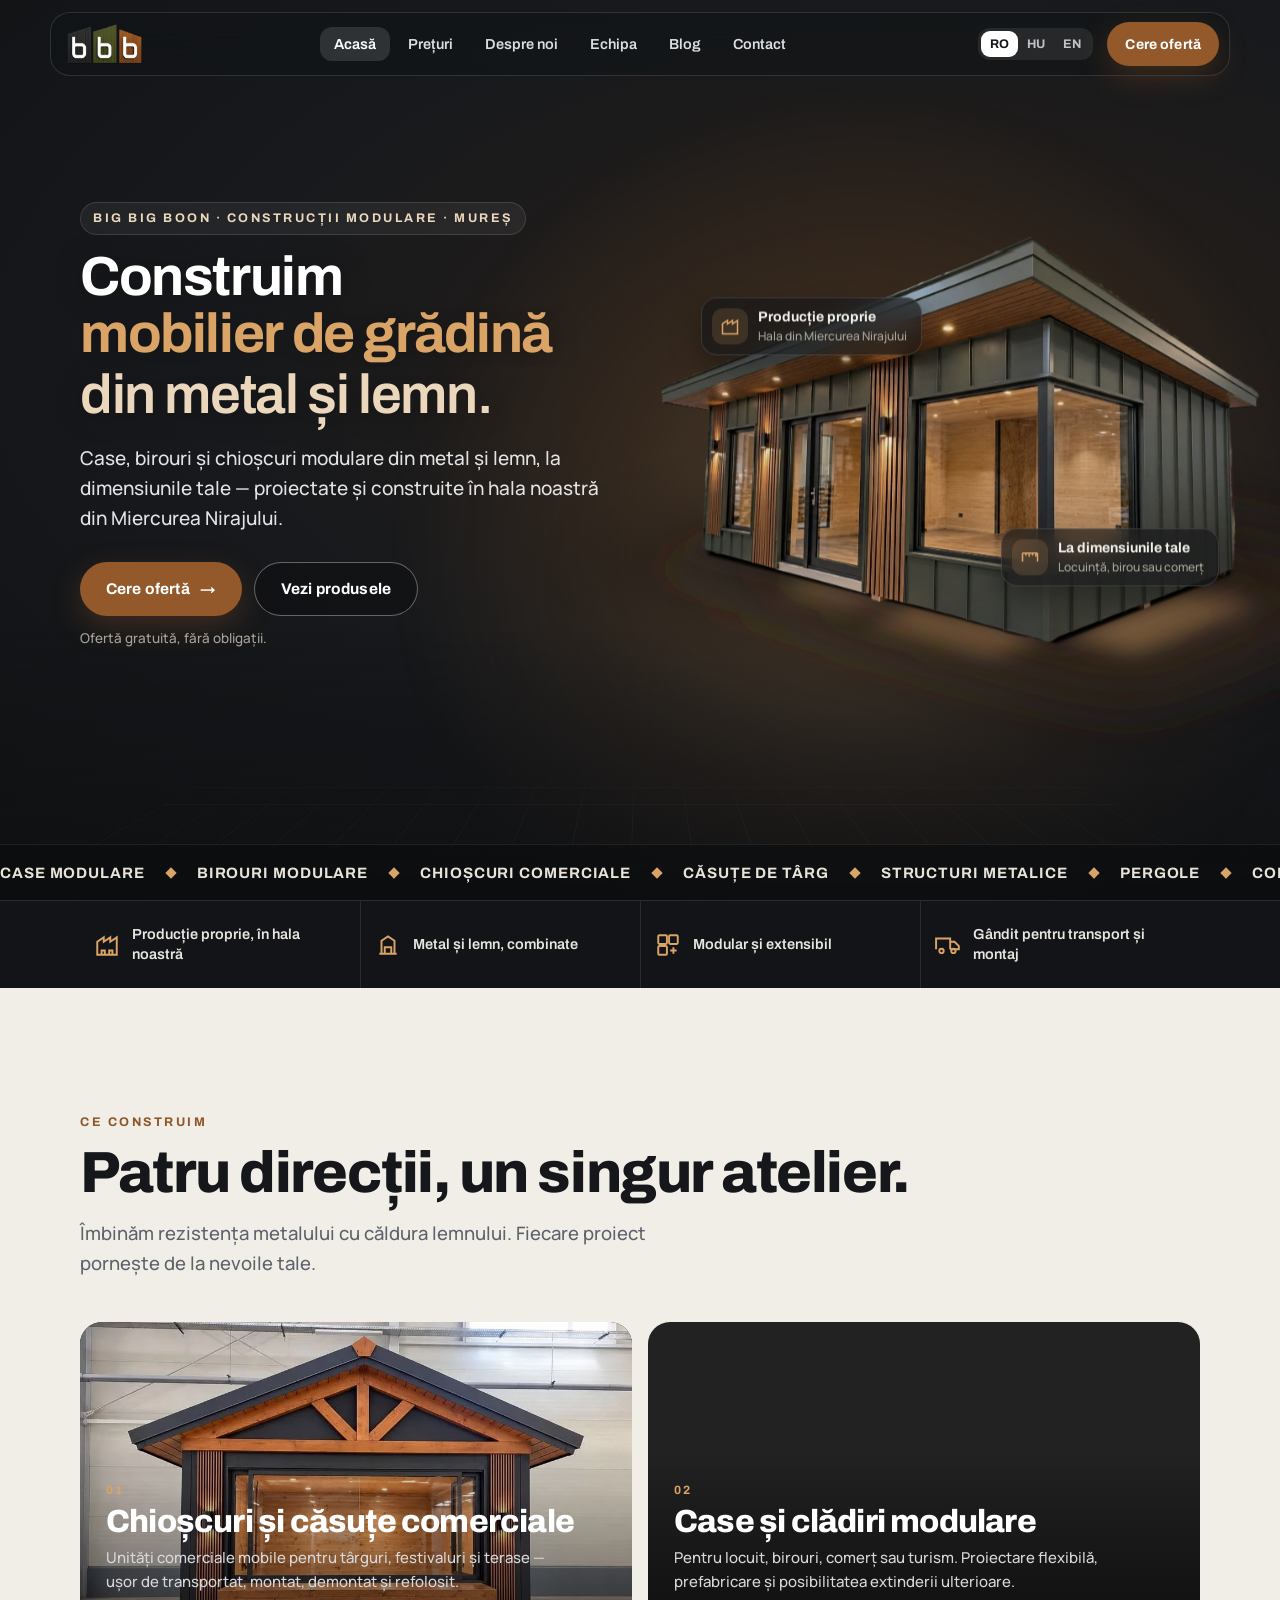
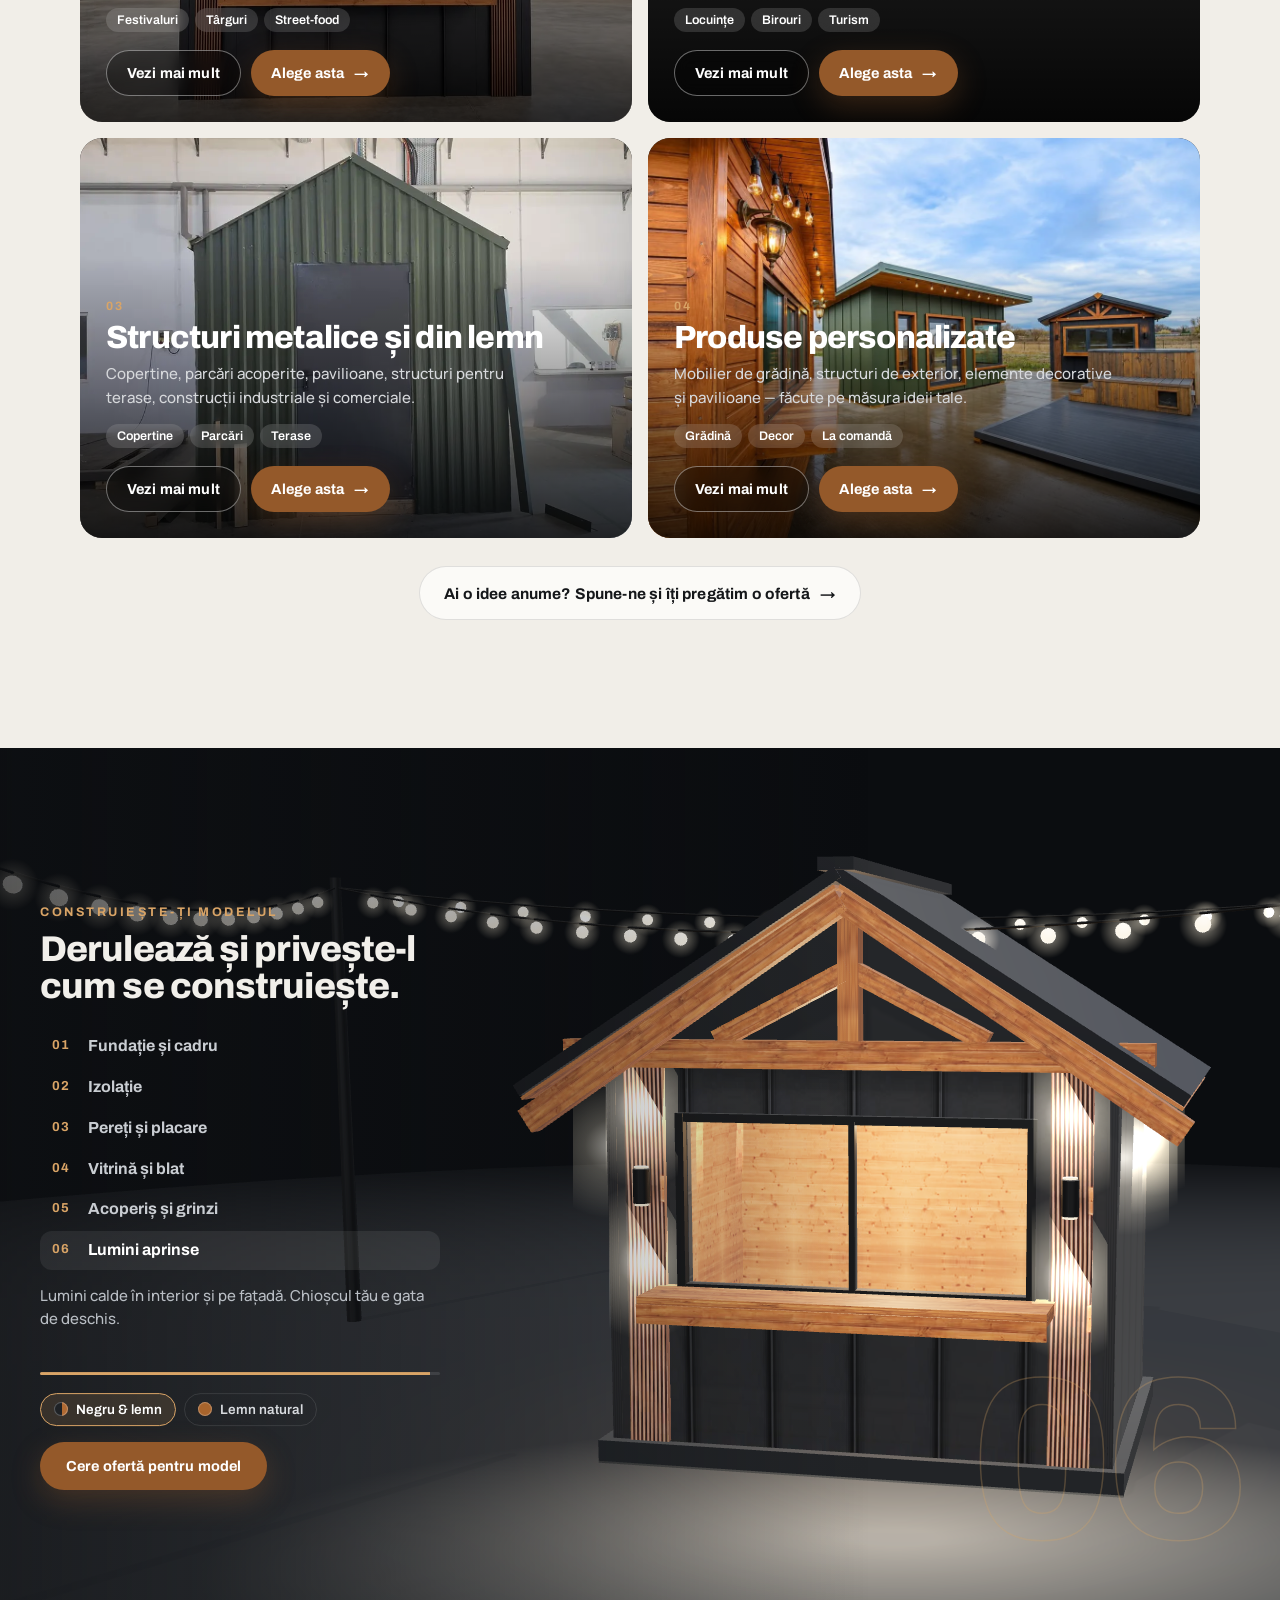
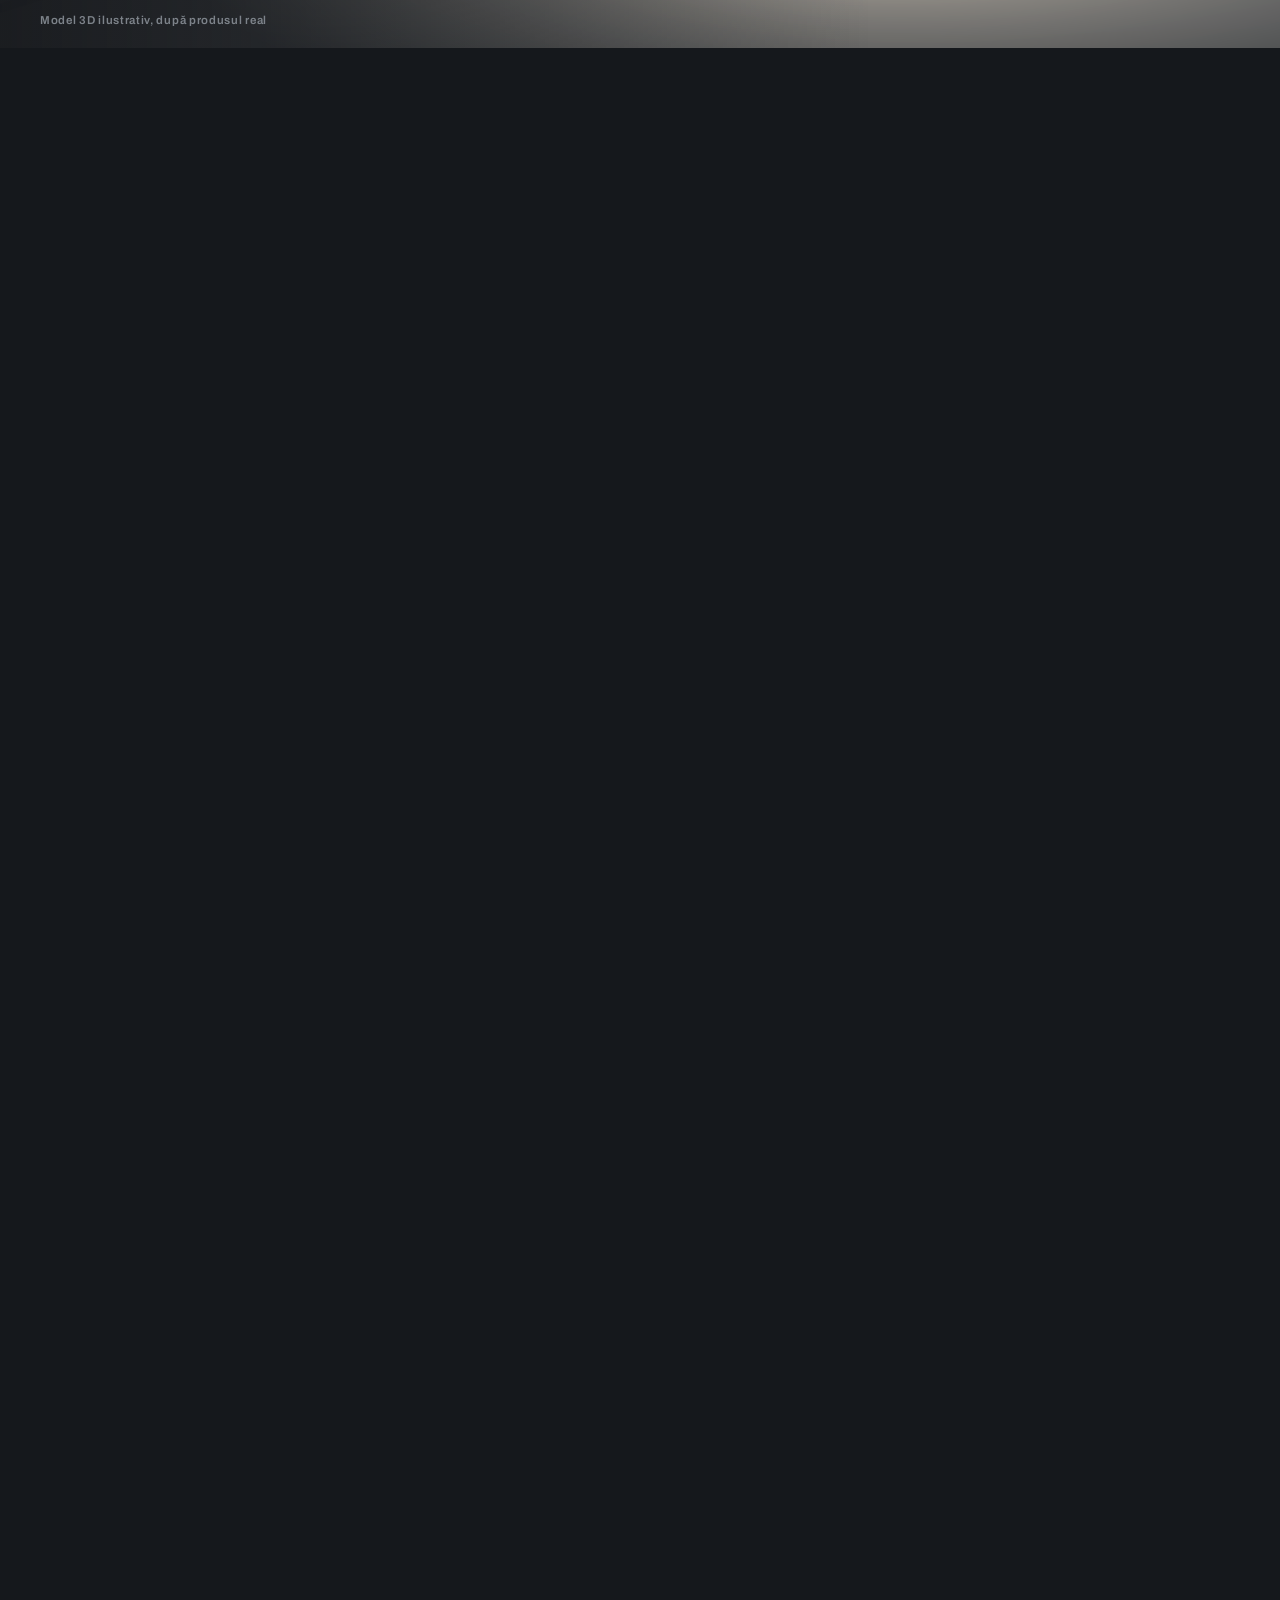
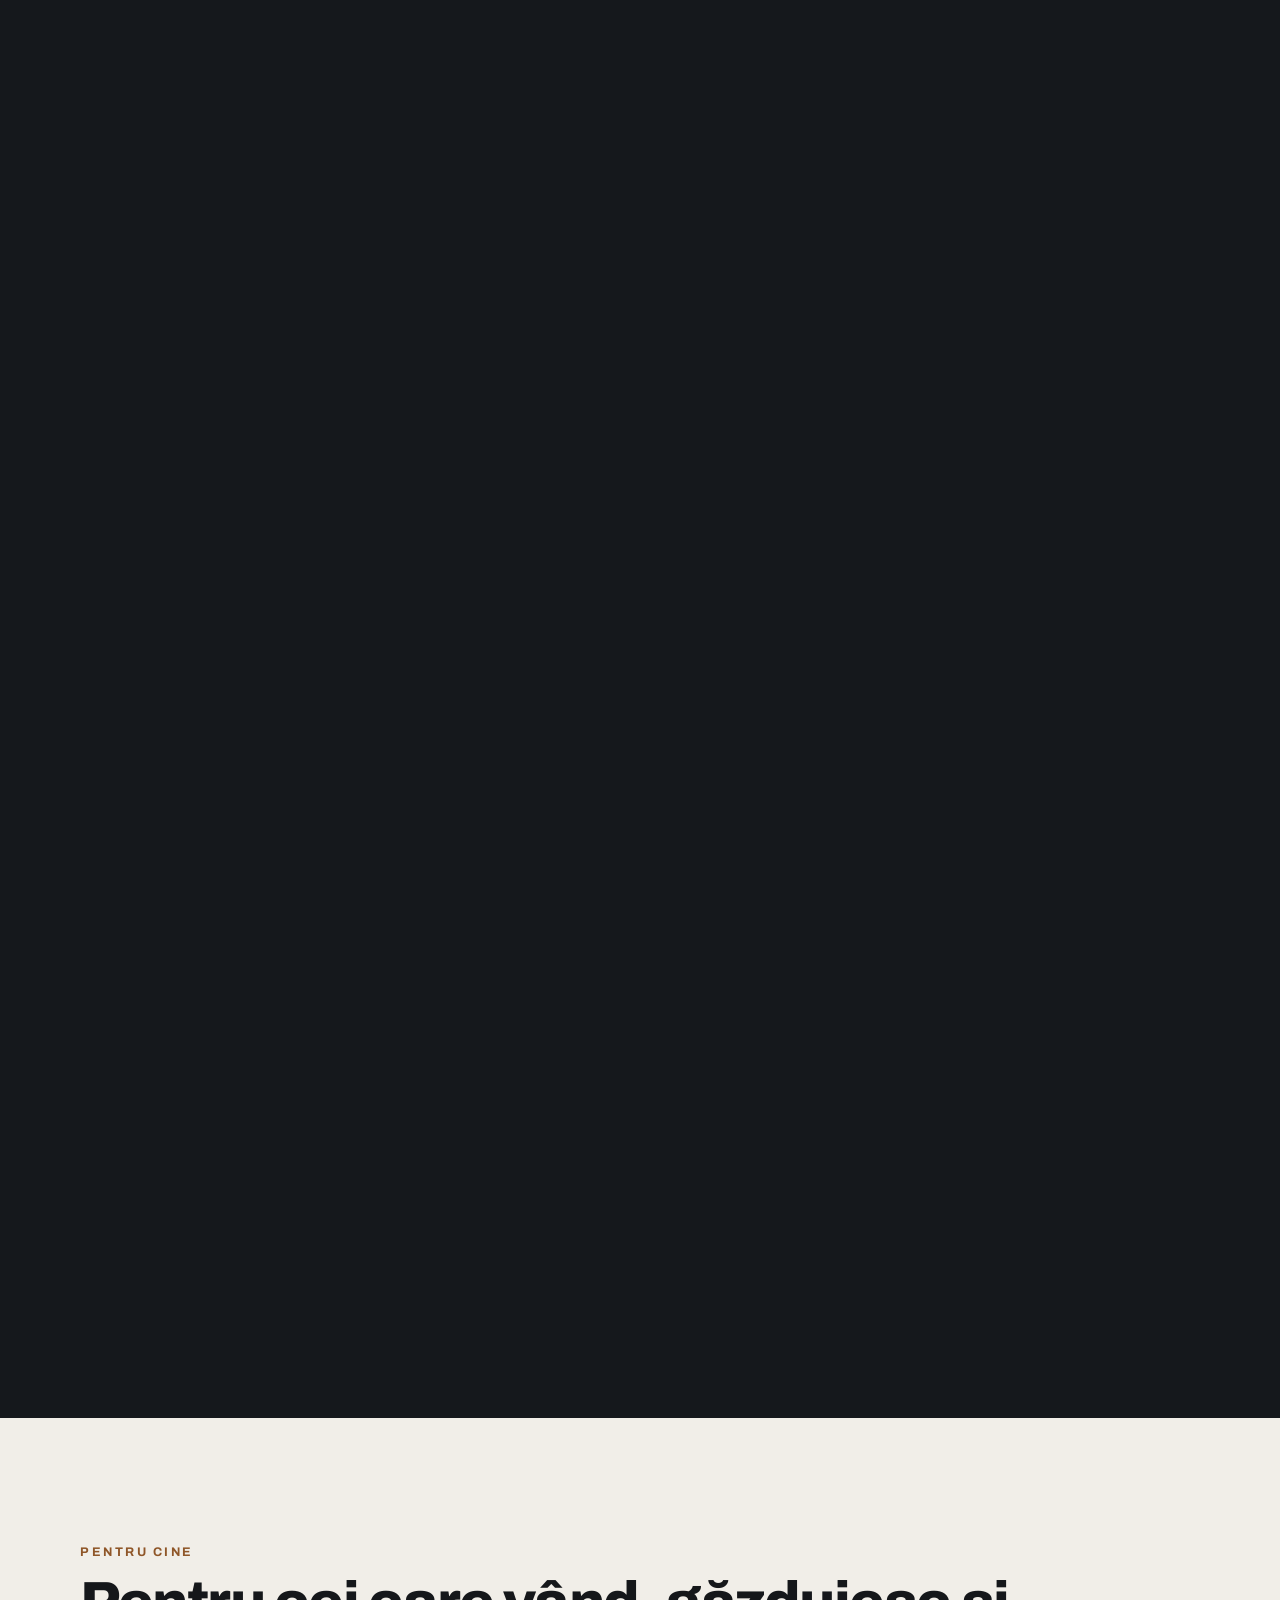
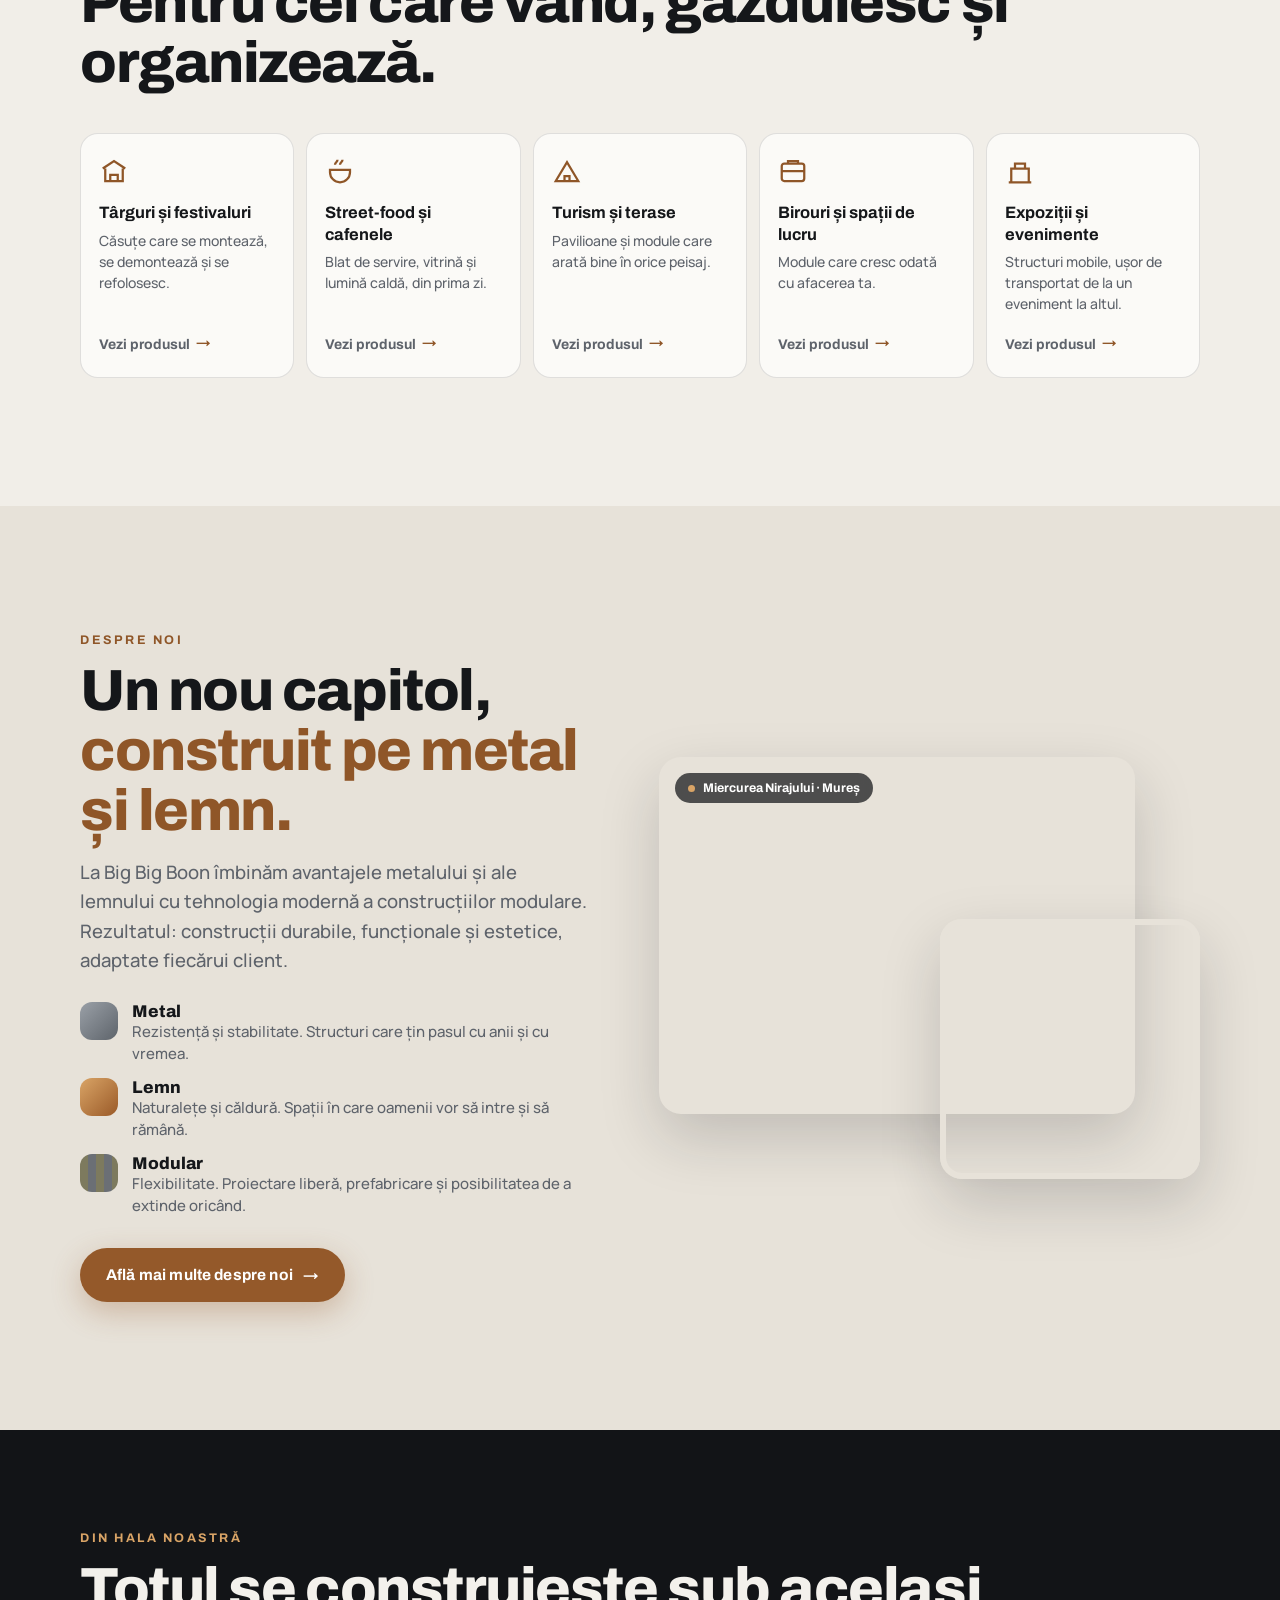
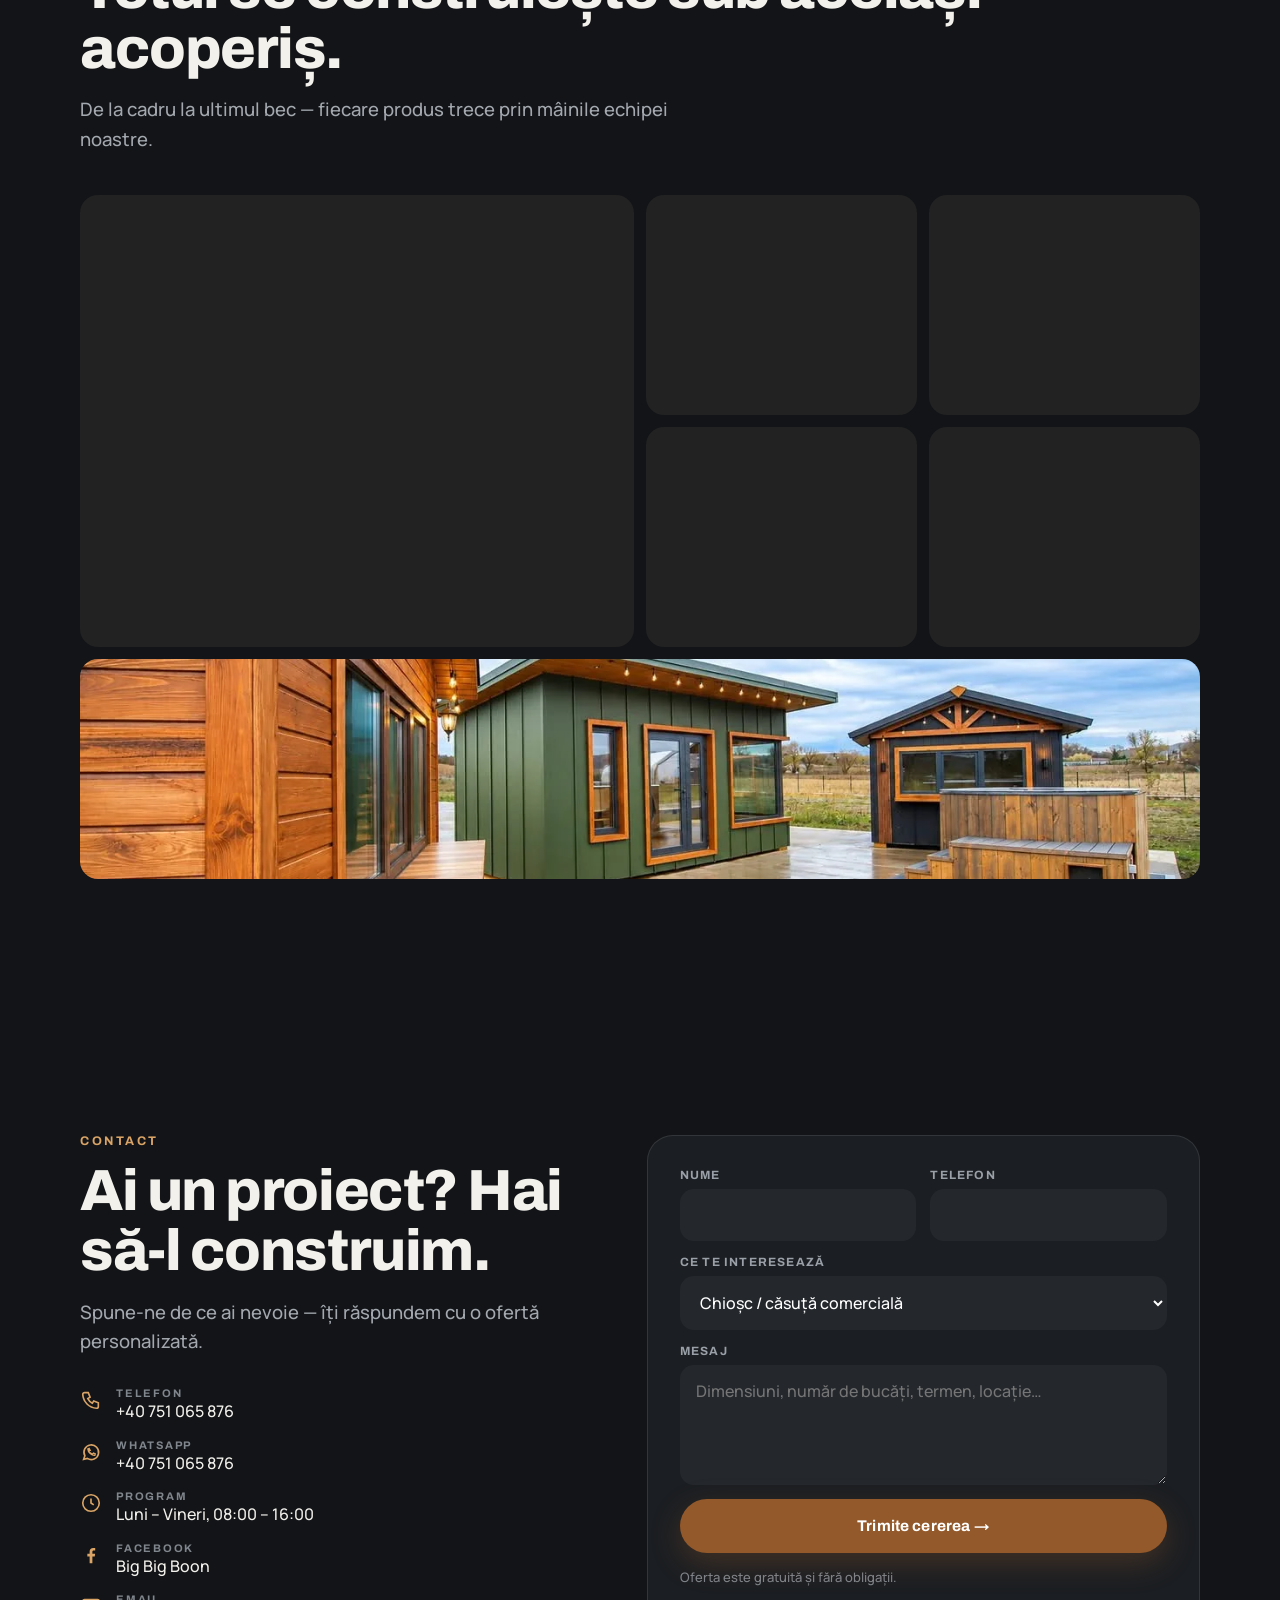
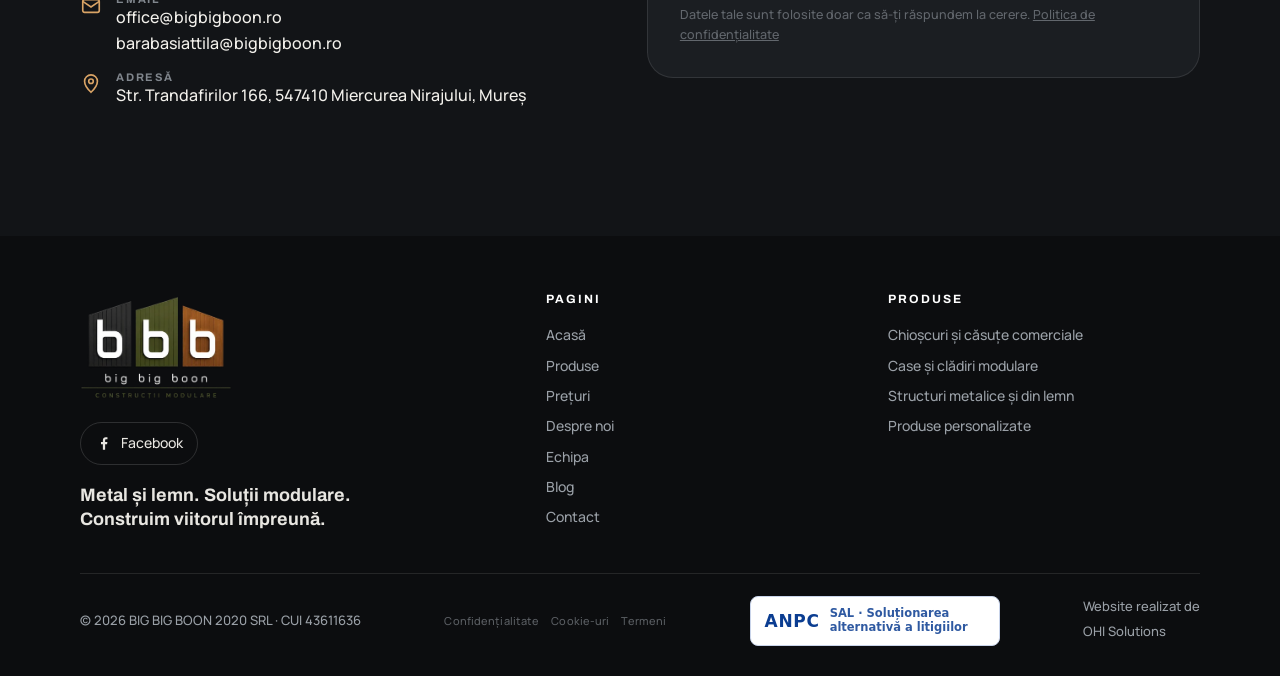
==== index.html @ b8d5199e "Compact dark consent banner shown only when needed; smaller legal links; BBB without banner until GA" ====
<!DOCTYPE html>
<html lang="ro">
<head>
<meta charset="utf-8">
<meta name="viewport" content="width=device-width,initial-scale=1,viewport-fit=cover">
<title>Big Big Boon (BBB) · Construcții modulare din metal și lemn, Mureș</title>
<meta name="description" content="Big Big Boon (BBB) produce chioșcuri comerciale, case și clădiri modulare și structuri din metal și lemn, în hala proprie din Miercurea Nirajului, Mureș.">
<meta name="robots" content="index, follow">
<script type="importmap">{"imports":{"three":"./vendor/three/three.module.js","three/addons/":"./vendor/three/addons/"}}</script>
<script type="application/ld+json">{"@context": "https://schema.org", "@type": "LocalBusiness", "name": "Big Big Boon", "legalName": "BIG BIG BOON 2020 SRL", "description": "Construcții modulare din metal și lemn", "vatID": "RO43611636", "address": {"@type": "PostalAddress", "streetAddress": "Str. Trandafirilor 166", "postalCode": "547410", "addressLocality": "Miercurea Nirajului", "addressRegion": "Mureș", "addressCountry": "RO"}, "telephone": "+40751065876", "email": "office@bigbigboon.ro", "url": "https://www.bigbigboon.ro/", "logo": "https://www.bigbigboon.ro/img/logo-big-big-boon.webp", "image": "https://www.bigbigboon.ro/img/hero-modul.jpg", "sameAs": ["https://www.facebook.com/share/1BUe2rWH3J/"], "openingHoursSpecification": [{"@type": "OpeningHoursSpecification", "dayOfWeek": ["Monday", "Tuesday", "Wednesday", "Thursday", "Friday"], "opens": "08:00", "closes": "16:00"}], "alternateName": ["BBB", "Big Big Boon 2020 SRL", "BBB construcții modulare"]}</script>
<style>
:root{
  --ease:cubic-bezier(.2,.7,.2,1);
  --bg:#F1EEE8; --bg2:#E7E2D9; --card:#FBFAF7; --ink:#15171A; --mut:#5E636B; --line:rgba(21,23,26,.12);
  --dk:#121417; --dk2:#1B1E22; --dk3:#24282D; --dline:rgba(255,255,255,.1); --dmut:#A3A8AF;
  --wood:#B8763D; --wood2:#D9A466; --steel:#8F969D;
  --fd:"Archivo",system-ui,sans-serif; --fb:"Manrope",system-ui,sans-serif;
  --r:22px; --pad:clamp(16px,4vw,40px);
}
*{box-sizing:border-box;margin:0;padding:0}
html{scroll-behavior:smooth;-webkit-text-size-adjust:100%}
body{background:var(--bg);color:var(--ink);font:500 16px/1.6 var(--fb);overflow-x:hidden}
img{display:block;max-width:100%}
a{color:inherit;text-decoration:none}
button{font:inherit;color:inherit;background:none;border:0;cursor:pointer}
h1,h2,h3{font-family:var(--fd);letter-spacing:-.025em;line-height:1.04}
.wrap{max-width:1200px;margin:0 auto;padding:0 var(--pad)}
.eyebrow{font:700 12.5px/1 var(--fd);letter-spacing:.2em;text-transform:uppercase;color:var(--wood)}
.h2{font-size:clamp(32px,5.2vw,58px);font-weight:800;margin-top:14px}
.lead{font-size:clamp(16px,1.6vw,18.5px);color:var(--mut);max-width:620px;margin-top:16px}
.dark{background:var(--dk);color:#F3F1EC}
.dark .lead{color:var(--dmut)}
.sec{padding:clamp(72px,10vw,130px) 0}
.btn{display:inline-flex;align-items:center;gap:10px;height:54px;padding:0 26px;border-radius:999px;font:700 15.5px var(--fd);letter-spacing:.01em;transition:transform .2s,background .2s,box-shadow .2s;white-space:nowrap}
.btn:active{transform:scale(.97)}
.btn.p{background:var(--wood);color:#fff;box-shadow:0 10px 30px rgba(184,118,61,.35)}
.btn.p:hover{background:#a5672f}
.btn.g{border:1.5px solid rgba(255,255,255,.35);color:#fff;backdrop-filter:blur(8px)}
.btn.g:hover{background:rgba(255,255,255,.1)}
.btn.o{border:1.5px solid var(--line);background:var(--card)}
.ph{border-bottom:1.5px dashed var(--wood);cursor:help}

/* ===== header ===== */
header{position:fixed;z-index:50;top:12px;left:12px;right:12px;max-width:1180px;margin:0 auto;height:64px;display:flex;align-items:center;gap:14px;padding:0 10px 0 16px;border-radius:20px;background:rgba(18,20,23,.55);backdrop-filter:blur(18px) saturate(1.4);-webkit-backdrop-filter:blur(18px) saturate(1.4);border:1px solid rgba(255,255,255,.12);color:#fff;transition:background .3s}
header.solid{background:rgba(18,20,23,.86)}
.logo{display:flex;align-items:center;gap:10px;flex:none}
.logo svg{height:36px;width:auto}
.logo b{font:800 15px/1 var(--fd);letter-spacing:-.01em}
.logo small{display:block;font:600 10px/1.3 var(--fd);letter-spacing:.14em;color:var(--dmut);text-transform:uppercase}
nav.main{display:flex;gap:4px;margin:0 auto}
nav.main a{position:relative;padding:9px 14px;border-radius:12px;font:600 14.5px var(--fd);color:#DADDE1;transition:background .2s,color .2s}
nav.main a:hover{background:rgba(255,255,255,.08);color:#fff}
nav.main a.on{color:#fff;background:rgba(255,255,255,.12)}
.beta{display:inline-block;margin-left:6px;padding:2px 6px;border-radius:6px;background:var(--wood);color:#fff;font:800 9.5px/1.3 var(--fd);letter-spacing:.08em;vertical-align:2px}
.langs{display:flex;background:rgba(255,255,255,.08);border-radius:12px;padding:3px}
.langs button{padding:6px 9px;border-radius:9px;font:700 12.5px var(--fd);color:#BFC3C8}
.langs button.on{background:#fff;color:var(--ink)}
header .btn{height:44px;padding:0 18px;font-size:14px}
.burger{display:none;width:44px;height:44px;border-radius:12px;background:rgba(255,255,255,.08);place-items:center}
.burger i{display:block;width:18px;height:2px;background:#fff;border-radius:2px;position:relative;transition:.25s}
.burger i::before,.burger i::after{content:"";position:absolute;left:0;width:18px;height:2px;background:#fff;border-radius:2px;transition:.25s}
.burger i::before{top:-6px}.burger i::after{top:6px}
body.menu .burger i{background:transparent}
body.menu .burger i::before{top:0;transform:rotate(45deg)}
body.menu .burger i::after{top:0;transform:rotate(-45deg)}
.mmenu{position:fixed;z-index:49;top:84px;left:12px;right:12px;padding:10px;border-radius:20px;background:rgba(18,20,23,.94);backdrop-filter:blur(18px);-webkit-backdrop-filter:blur(18px);border:1px solid rgba(255,255,255,.12);display:flex;flex-direction:column;gap:2px;opacity:0;transform:translateY(-10px);pointer-events:none;transition:.25s}
body.menu .mmenu{opacity:1;transform:none;pointer-events:auto}
.mmenu a{padding:15px 16px;border-radius:14px;color:#fff;font:700 18px var(--fd)}
.mmenu a.on{background:rgba(255,255,255,.1)}
.mmenu .btn{margin-top:8px;justify-content:center}
@media(max-width:980px){nav.main,header .hcta{display:none}.burger{display:grid}.langs{margin-left:auto}}
@media(max-width:420px){.logo small{display:none}.langs button{padding:6px 7px}}

/* ===== views ===== */
.view{display:none}
.view.on{display:block;animation:vin .5s ease}
@keyframes vin{from{opacity:0}to{opacity:1}}
.rv{opacity:0;transform:translateY(28px);filter:blur(8px);transition:opacity 1.1s var(--ease),transform 1.1s var(--ease),filter 1.1s var(--ease)}
.rv.in{opacity:1;transform:none;filter:none}
.rv img,img.rv{transform:scale(1.08);transition:transform 1.8s var(--ease),opacity 1.1s var(--ease),filter 1.1s var(--ease)}
.rv.in img,img.rv.in{transform:scale(1)}
.pc.rv.in:hover img{transform:scale(1.04)}
@keyframes rise{from{opacity:0;transform:translateY(28px);filter:blur(8px)}to{opacity:1;transform:none;filter:none}}
.hero .in>*{animation:rise 1.1s var(--ease) both}
.hero .in>*:nth-child(2){animation-delay:.12s}.hero .in>*:nth-child(3){animation-delay:.24s}.hero .in>*:nth-child(4){animation-delay:.36s}
.ptag{animation:rise 1.1s .5s var(--ease) both}
body.intro-on .hero .in>*,body.intro-on .ptag{animation-play-state:paused}

/* ===== hero ===== */
.hero{position:relative;min-height:100svh;display:flex;align-items:flex-end;color:#fff;overflow:hidden;background:var(--dk)}
.hero .bgimg{position:absolute;inset:0;background:center 60%/cover no-repeat;transform:scale(1.06);animation:hz 14s ease-out forwards}
@keyframes hz{to{transform:scale(1)}}
.hero::after{content:"";position:absolute;inset:0;background:linear-gradient(180deg,rgba(12,13,15,.5) 0%,rgba(12,13,15,0) 22%,rgba(12,13,15,0) 42%,rgba(12,13,15,.55) 68%,rgba(12,13,15,.9) 100%)}
.hero .in{position:relative;z-index:2;width:100%;max-width:1200px;margin:0 auto;padding:120px var(--pad) clamp(56px,9vh,96px)}
.hero h1{font-size:clamp(38px,6.2vw,82px);font-weight:700;margin:14px 0 0;max-width:820px;text-shadow:0 2px 30px rgba(0,0,0,.3)}
.hero h1 em{font-style:normal;color:#EAD7BC;font-weight:600}
.hero p{font-size:clamp(16px,1.6vw,19px);color:#E2E3E5;max-width:560px;margin:18px 0 0}
.hero .ctas{display:flex;gap:12px;flex-wrap:wrap;margin-top:28px}
.hero .btn.g{background:rgba(0,0,0,.22)}
.ptag{position:absolute;z-index:2;right:var(--pad);bottom:clamp(56px,9vh,96px);display:flex;align-items:center;gap:8px;padding:8px 13px;border-radius:999px;background:rgba(0,0,0,.35);backdrop-filter:blur(8px);-webkit-backdrop-filter:blur(8px);font:600 12.5px var(--fd);color:#E6E7E9}
.ptag i{width:7px;height:7px;border-radius:50%;background:var(--wood2)}
@media(max-width:820px){.hero .bgimg{background-position:50% 30%!important}.hero::after{background:linear-gradient(180deg,rgba(12,13,15,.45) 0%,rgba(12,13,15,0) 18%,rgba(12,13,15,0) 34%,rgba(12,13,15,.7) 58%,rgba(12,13,15,.94) 100%)}.scrollhint,.ptag{display:none}.hero .ctas .btn{flex:1 1 100%;justify-content:center}.hero .in{padding-bottom:64px}}
.hero .eyebrow{display:inline-block;color:#EAD7BC;background:rgba(0,0,0,.38);backdrop-filter:blur(8px);-webkit-backdrop-filter:blur(8px);padding:8px 12px;border-radius:999px;line-height:1.2}
.scrollhint{position:absolute;z-index:2;bottom:22px;left:50%;transform:translateX(-50%);width:26px;height:42px;border:2px solid rgba(255,255,255,.4);border-radius:14px}
.scrollhint::after{content:"";position:absolute;left:50%;top:8px;width:4px;height:8px;margin-left:-2px;border-radius:2px;background:#fff;animation:sh 1.8s infinite}
@keyframes sh{0%{opacity:0;transform:translateY(0)}30%{opacity:1}100%{opacity:0;transform:translateY(14px)}}
.sub-hero{min-height:72svh}

.strip{background:var(--dk);color:#E8E6E1;border-top:1px solid var(--dline)}
.strip .wrap{display:grid;grid-template-columns:repeat(4,1fr)}
.strip div.it{padding:24px 14px;display:flex;gap:12px;align-items:center;font:600 14.5px/1.35 var(--fd);border-left:1px solid var(--dline)}
.strip div.it:first-child{border-left:0}
.strip svg{flex:none;width:26px;height:26px;color:var(--wood2)}
@media(max-width:820px){.strip .wrap{grid-template-columns:1fr 1fr}.strip div.it:nth-child(3){border-left:0}.strip div.it:nth-child(n+3){border-top:1px solid var(--dline)}}

/* ===== products ===== */
.prods{display:grid;grid-template-columns:repeat(12,1fr);gap:16px;margin-top:44px}
.pc{position:relative;grid-column:span 6;border-radius:var(--r);overflow:hidden;min-height:400px;color:#fff;display:flex;flex-direction:column;justify-content:flex-end;background:#222;isolation:isolate}
.pc:nth-child(3),.pc:nth-child(4){grid-column:span 6}
.pc img{position:absolute;inset:0;width:100%;height:100%;object-fit:cover;z-index:-2;transition:transform 1.2s cubic-bezier(.2,.7,.2,1)}
.pc:hover img{transform:scale(1.05)}
.pc::before{content:"";position:absolute;inset:0;z-index:-1;background:linear-gradient(180deg,rgba(0,0,0,0) 30%,rgba(0,0,0,.82))}
.pc .tx{padding:26px}
.pc .n{font:700 12px var(--fd);letter-spacing:.18em;color:var(--wood2)}
.pc h3{font-size:clamp(24px,2.6vw,32px);font-weight:800;margin:8px 0}
.pc p{color:#D6D8DB;font-size:15px;max-width:440px}
.pc .tags{display:flex;flex-wrap:wrap;gap:6px;margin-top:14px}
.pc .tags span{padding:5px 11px;border-radius:999px;background:rgba(255,255,255,.14);backdrop-filter:blur(6px);font:600 12.5px var(--fd)}
@media(max-width:820px){.pc,.pc:nth-child(3),.pc:nth-child(4){grid-column:span 12;min-height:360px}}

/* ===== build animation ===== */
.build{position:relative;background:var(--dk);color:#F1EFEA}
.stage{position:relative;display:grid;grid-template-columns:minmax(300px,.8fr) 1.2fr;gap:clamp(20px,4vw,60px);align-items:center;max-width:1240px;margin:0 auto;padding:clamp(72px,9vw,120px) var(--pad)}
.stage .side h2{font-size:clamp(26px,2.9vw,38px);font-weight:800;margin-top:12px}
body.inbuild .cbadge{opacity:0}
.steps{list-style:none;margin-top:18px;display:flex;flex-direction:column;gap:4px;counter-reset:s}
.steps li{cursor:pointer;position:relative;padding:9px 14px 9px 54px;border-radius:14px;color:#7D838A;transition:color .35s,background .35s}
.steps li::before{counter-increment:s;content:"0" counter(s);position:absolute;left:14px;top:10px;font:700 13px var(--fd);letter-spacing:.06em}
.steps li b{display:block;font:700 17px/1.3 var(--fd)}
.steps li span{display:block;font-size:14px;line-height:1.5;max-height:0;overflow:hidden;opacity:0;transition:max-height .45s,opacity .45s,margin .45s}
.steps li.on{color:#fff;background:rgba(255,255,255,.06)}
.steps li.on::before{color:var(--wood2)}
.steps li.on span{max-height:80px;opacity:1;margin-top:4px;color:var(--dmut)}
.steps li.done{color:#C4C8CD}
.pbar{height:3px;border-radius:3px;background:rgba(255,255,255,.1);margin-top:20px;overflow:hidden}
.pbar i{display:block;height:100%;width:0;background:linear-gradient(90deg,var(--wood),var(--wood2))}
.opts{margin-top:22px;display:flex;flex-direction:column;gap:12px}
.og{display:flex;align-items:center;gap:8px;flex-wrap:wrap}
.og>small{font:700 11px var(--fd);letter-spacing:.16em;text-transform:uppercase;color:#80868D;width:86px}
.chip{display:inline-flex;align-items:center;gap:8px;padding:8px 13px;border-radius:999px;border:1.5px solid var(--dline);font:600 13.5px var(--fd);color:#D7DADE;transition:.2s}
.chip i{width:14px;height:14px;border-radius:50%;flex:none;box-shadow:inset 0 0 0 1px rgba(255,255,255,.25)}
.chip.on{border-color:var(--wood2);background:rgba(217,164,102,.14);color:#fff}
.stage .acts{display:flex;gap:10px;flex-wrap:wrap;margin-top:20px}
.stage .acts .btn{height:48px;padding:0 20px;font-size:14.5px}
.canvas{position:relative;width:100%;aspect-ratio:600/520;max-height:calc(100svh - 120px);justify-self:center;border-radius:28px;overflow:hidden;background:#1A1D21;border:1px solid var(--dline)}
.canvas svg{position:absolute;inset:0;width:100%;height:100%}
.canvas .real{position:absolute;inset:0;width:100%;height:100%;object-fit:cover;opacity:0;transition:opacity .6s;pointer-events:none}
.canvas.showreal .real{opacity:1}
.canvas .tag{position:absolute;left:14px;top:14px;padding:6px 11px;border-radius:999px;background:rgba(0,0,0,.5);backdrop-filter:blur(6px);font:700 11.5px var(--fd);letter-spacing:.1em;text-transform:uppercase;color:#fff;z-index:2}
.L{transition:none}
.mstep{display:none}
@media(max-width:900px){
  .stage{grid-template-columns:1fr;align-content:start;gap:14px;padding:64px 16px 60px}
  .stage .side{display:contents}
  .stage .side .head{order:1}
  .stage .side .head .eyebrow{display:none}
  .stage .side h2{font-size:22px;margin:0}
  .canvas{order:2;width:100%;aspect-ratio:auto;height:min(58svh,calc((100vw - 32px)*.8667));max-height:none;border-radius:20px}
  .ctrl{order:3}
  .steps,.pbar{display:none}
  .mstep{display:block;order:4;min-height:66px}
  .mstep b{display:block;font:700 17px var(--fd)}
  .mstep b em{font-style:normal;color:var(--wood2);margin-right:8px}
  .mstep span{display:block;font-size:14px;color:var(--dmut);line-height:1.45;margin-top:2px}
  .opts{order:5;margin-top:0;gap:8px}
  .og>small{width:100%;font-size:10px}
  .chip{padding:7px 11px;font-size:13px}
  .stage .acts{order:6;margin-top:4px}
  .stage .acts .btn{height:44px;padding:0 16px;font-size:13.5px;flex:1;justify-content:center}
}
@media(max-width:900px){.build.fs .stage{padding:16px 16px 24px}.build.fs .canvas{height:min(48svh,calc((100vw - 32px)*.8667))}.build.fs .head{padding-right:52px}}
.ctrl{display:flex;align-items:center;gap:10px;margin-top:18px}
.ctrl .nb{width:44px;height:44px;border-radius:50%;border:1.5px solid var(--dline);display:grid;place-items:center;color:#fff;flex:none;transition:.2s}
.ctrl .nb:hover{border-color:var(--wood2)}
.ctrl .nb:disabled{opacity:.3;cursor:default}
.ctrl .nb svg{width:18px;height:18px}
.dots{display:flex;gap:6px;flex:1;justify-content:center}
.dots button{height:8px;width:8px;border-radius:8px;background:rgba(255,255,255,.2);transition:.3s;padding:0}
.dots button.on{width:26px;background:var(--wood2)}
.dots button.done{background:rgba(217,164,102,.5)}
.ctrl .play{display:inline-flex;align-items:center;gap:6px;padding:0 14px;height:44px;border-radius:999px;border:1.5px solid var(--dline);font:700 13px var(--fd);color:#E6E7E9;flex:none}
.ctrl .play svg{width:15px;height:15px}
.cbtns{position:absolute;top:12px;right:12px;z-index:3;display:flex;gap:8px}
.cbtns button{height:38px;padding:0 12px;border-radius:999px;background:rgba(0,0,0,.5);backdrop-filter:blur(6px);-webkit-backdrop-filter:blur(6px);color:#fff;display:inline-flex;align-items:center;gap:7px;font:700 12px var(--fd);letter-spacing:.04em}
.canvas .cbtns svg{position:static;width:16px;height:16px;flex:none}
.fsclose{display:none;position:fixed;z-index:97;top:14px;right:14px;width:46px;height:46px;border-radius:50%;background:rgba(255,255,255,.12);color:#fff;font-size:24px;line-height:1}
.build.fs .stage{position:fixed;inset:0;z-index:96;max-width:none;background:var(--dk);overflow-y:auto;padding:28px max(var(--pad),calc((100vw - 1240px)/2));align-content:center;animation:vin .3s ease}
.build.fs .fsclose{display:grid;place-items:center}
.build.fs .canvas{max-height:calc(100svh - 56px)}
.build.fs #fsBtn{display:none}
body.fsopen{overflow:hidden}
body.fsopen .cbadge{opacity:0}

/* ===== uses ===== */
.uses{display:grid;grid-template-columns:repeat(5,1fr);gap:12px;margin-top:40px}
.use{background:var(--card);border:1px solid var(--line);border-radius:18px;padding:22px 18px}
.use svg{width:30px;height:30px;color:var(--wood)}
.use b{display:block;font:700 16.5px/1.3 var(--fd);margin-top:16px}
.use span{display:block;font-size:14px;color:var(--mut);margin-top:6px;line-height:1.5}
@media(max-width:980px){.uses{grid-template-columns:1fr 1fr}.use:last-child{grid-column:span 2}}

/* ===== gallery ===== */
.gal{display:grid;grid-template-columns:repeat(4,1fr);grid-auto-rows:220px;gap:12px;margin-top:40px}
.gal button{position:relative;border-radius:18px;overflow:hidden;background:#222}
.gal button img{width:100%;height:100%;object-fit:cover;transition:transform .8s}
.gal button:hover img{transform:scale(1.06)}
.gal .w2{grid-column:span 2}.gal .w4{grid-column:span 4;grid-row:span 1}.gal .h2r{grid-row:span 2}
@media(max-width:820px){.gal{display:flex;overflow-x:auto;scroll-snap-type:x mandatory;margin-right:calc(var(--pad)*-1);padding-right:var(--pad);scrollbar-width:none}.gal::-webkit-scrollbar{display:none}.gal button{flex:none;width:78%;height:300px;scroll-snap-align:start}}
.lb{position:fixed;inset:0;z-index:80;background:rgba(8,9,10,.93);display:grid;place-items:center;padding:20px;opacity:0;pointer-events:none;transition:.3s}
.lb.on{opacity:1;pointer-events:auto}
.lb img{max-height:86vh;border-radius:14px}
.lb button{position:absolute;top:16px;right:16px;width:46px;height:46px;border-radius:50%;background:rgba(255,255,255,.12);color:#fff;font-size:22px}

/* ===== cta + contact ===== */
.contact{display:grid;grid-template-columns:1fr 1.1fr;gap:clamp(24px,5vw,70px);align-items:start}
.cinfo{margin-top:30px;display:flex;flex-direction:column;gap:14px}
.cinfo div{display:flex;gap:14px;align-items:flex-start}
.cinfo svg{flex:none;width:22px;height:22px;color:var(--wood2);margin-top:2px}
.cinfo small{display:block;font:700 11px var(--fd);letter-spacing:.16em;text-transform:uppercase;color:#80868D}
.form{background:var(--dk2);border:1px solid var(--dline);border-radius:26px;padding:clamp(20px,3vw,32px);display:grid;grid-template-columns:1fr 1fr;gap:14px}
.form label{display:flex;flex-direction:column;gap:7px;font:700 12px var(--fd);letter-spacing:.1em;text-transform:uppercase;color:#9AA0A7}
.form .full{grid-column:span 2}
.form input,.form select,.form textarea{width:100%;font:500 16px var(--fb);color:#fff;background:var(--dk3);border:1.5px solid transparent;border-radius:14px;padding:14px 15px;outline:none;transition:border .2s;text-transform:none;letter-spacing:0}
.form textarea{min-height:120px;resize:vertical}
.form input:focus,.form select:focus,.form textarea:focus{border-color:var(--wood)}
.form .btn{justify-content:center;border:0}
.form .note{font-size:13px;color:#80868D;grid-column:span 2}
@media(max-width:820px){.contact{grid-template-columns:1fr}.form{grid-template-columns:1fr}.form .full,.form .note{grid-column:auto}}

footer{background:#0C0D0F;color:#9AA0A7;padding:56px 0 30px;font-size:14px}
footer .top{display:grid;grid-template-columns:1.4fr 1fr 1fr;gap:30px}
footer h4{font:700 12px var(--fd);letter-spacing:.16em;text-transform:uppercase;color:#fff;margin-bottom:14px}
footer a{display:block;padding:4px 0}
footer a:hover{color:#fff}
footer .tagl{font:700 18px/1.35 var(--fd);color:#E8E6E1;margin-top:18px;max-width:340px}
footer .bot{display:flex;justify-content:space-between;gap:12px;flex-wrap:wrap;border-top:1px solid var(--dline);margin-top:40px;padding-top:22px;font-size:13px}
@media(max-width:820px){footer .top{grid-template-columns:1fr 1fr}footer .top>div:first-child{grid-column:span 2}}
.cbadge{position:fixed;z-index:60;bottom:14px;left:50%;transform:translateX(-50%);white-space:nowrap;transition:opacity .3s;padding:7px 14px;border-radius:999px;background:var(--wood2);color:#1a1208;font:800 11px var(--fd);letter-spacing:.14em;box-shadow:0 8px 24px rgba(0,0,0,.3);pointer-events:none}

/* ===== pricing ===== */
.betabar{display:flex;gap:14px;align-items:flex-start;background:rgba(217,164,102,.14);border:1px solid rgba(184,118,61,.35);border-radius:18px;padding:18px 20px;margin-top:34px;max-width:820px}
.betabar b{font-family:var(--fd)}
.betabar svg{flex:none;width:24px;height:24px;color:var(--wood)}
.plans{display:grid;grid-template-columns:repeat(3,1fr);gap:16px;margin-top:40px}
.plan{background:var(--card);border:1px solid var(--line);border-radius:26px;overflow:hidden;display:flex;flex-direction:column}
.plan .pi{height:190px;position:relative}
.plan .pi img{width:100%;height:100%;object-fit:cover}
.plan .pb{padding:24px;display:flex;flex-direction:column;flex:1}
.plan h3{font-size:24px;font-weight:800}
.plan .for{color:var(--mut);font-size:14.5px;margin-top:6px}
.plan .price{margin:20px 0 4px;font:800 26px var(--fd);letter-spacing:-.02em}
.plan .price small{display:block;font:600 13px var(--fb);color:var(--mut);letter-spacing:0;margin-top:4px}
.plan ul{list-style:none;margin:18px 0 24px;display:flex;flex-direction:column;gap:9px;font-size:14.5px}
.plan li{display:flex;gap:10px}
.plan li::before{content:"";flex:none;width:18px;height:18px;margin-top:2px;border-radius:50%;background:rgba(184,118,61,.15) url("data:image/svg+xml,%3Csvg xmlns='http://www.w3.org/2000/svg' viewBox='0 0 24 24' fill='none' stroke='%23B8763D' stroke-width='3.2' stroke-linecap='round' stroke-linejoin='round'%3E%3Cpath d='M6 12.5l4 4 8-9'/%3E%3C/svg%3E") center/12px no-repeat}
.plan li.opt{color:var(--mut)}
.plan li.opt::before{background:var(--bg2) url("data:image/svg+xml,%3Csvg xmlns='http://www.w3.org/2000/svg' viewBox='0 0 24 24' fill='none' stroke='%235E636B' stroke-width='3' stroke-linecap='round'%3E%3Cpath d='M12 6v12M6 12h12'/%3E%3C/svg%3E") center/11px no-repeat}
.plan .btn{margin-top:auto;justify-content:center}
.plan.hl{background:var(--dk);color:#fff;border-color:var(--dk)}
.plan.hl .for,.plan.hl .price small,.plan.hl li.opt{color:var(--dmut)}
.plan .pop{position:absolute;top:14px;left:14px;padding:5px 11px;border-radius:999px;background:var(--wood);color:#fff;font:800 11px var(--fd);letter-spacing:.1em;text-transform:uppercase}
@media(max-width:980px){.plans{grid-template-columns:1fr}.plan{flex-direction:row}.plan .pi{width:38%;height:auto;flex:none}}
@media(max-width:620px){.plan{flex-direction:column}.plan .pi{width:100%;height:180px}}
.factors{display:grid;grid-template-columns:repeat(4,1fr);gap:12px;margin-top:36px}
.fac{border:1px solid var(--line);border-radius:18px;padding:20px;background:var(--card)}
.fac b{font:700 16px var(--fd);display:block}
.fac span{font-size:14px;color:var(--mut);display:block;margin-top:6px;line-height:1.5}
.fac em{font:700 12px var(--fd);font-style:normal;color:var(--wood);letter-spacing:.1em}
@media(max-width:900px){.factors{grid-template-columns:1fr 1fr}}
.faq{margin-top:34px;max-width:860px}
.faq details{border-bottom:1px solid var(--line);padding:4px 0}
.faq summary{list-style:none;cursor:pointer;display:flex;justify-content:space-between;gap:16px;padding:18px 0;font:700 18px/1.35 var(--fd)}
.faq summary::-webkit-details-marker{display:none}
.faq summary::after{content:"+";font-size:26px;line-height:.9;color:var(--wood);transition:transform .25s}
.faq details[open] summary::after{transform:rotate(45deg)}
.faq p{color:var(--mut);padding:0 0 20px;max-width:720px}

/* ===== about ===== */
.story{display:grid;grid-template-columns:1fr 1fr;gap:clamp(28px,5vw,70px);align-items:center}
.story .ph2{border-radius:26px;overflow:hidden;aspect-ratio:4/3.3;position:relative}
.story .ph2 img{width:100%;height:100%;object-fit:cover}
.story p+p{margin-top:14px}
.story .body{color:var(--mut);font-size:17px;margin-top:20px}
@media(max-width:860px){.story{grid-template-columns:1fr}}
.pillars{display:grid;grid-template-columns:repeat(3,1fr);gap:16px;margin-top:44px}
.pil{border-radius:24px;padding:30px 26px;border:1px solid var(--dline);background:var(--dk2);position:relative;overflow:hidden}
.pil .sw{width:56px;height:56px;border-radius:16px;margin-bottom:22px}
.pil h3{font-size:26px;font-weight:800}
.pil p{color:var(--dmut);margin-top:10px;font-size:15px}
@media(max-width:860px){.pillars{grid-template-columns:1fr}}
.doms{margin-top:40px;border-top:1px solid var(--line)}
.dom{display:grid;grid-template-columns:80px 1fr 1.3fr;gap:20px;padding:26px 0;border-bottom:1px solid var(--line);align-items:start}
.dom .k{font:800 15px var(--fd);color:var(--wood)}
.dom h3{font-size:clamp(20px,2.2vw,26px);font-weight:700}
.dom p{color:var(--mut);font-size:15.5px}
@media(max-width:760px){.dom{grid-template-columns:44px 1fr}.dom p{grid-column:2}}
.proc{display:grid;grid-template-columns:repeat(4,1fr);gap:14px;margin-top:40px}
.pr{padding:24px;border-radius:20px;background:var(--card);border:1px solid var(--line)}
.pr em{font:800 40px/1 var(--fd);font-style:normal;color:var(--bg2);-webkit-text-stroke:1.5px var(--wood)}
.pr b{display:block;font:700 18px var(--fd);margin-top:18px}
.pr span{display:block;color:var(--mut);font-size:14.5px;margin-top:6px}
@media(max-width:900px){.proc{grid-template-columns:1fr 1fr}}
.hall{display:grid;grid-template-columns:1.3fr 1fr;gap:14px;margin-top:40px}
.hall img{border-radius:22px;width:100%;height:100%;object-fit:cover}
.hall .col{display:grid;gap:14px}
.hall .partner{border-radius:22px;background:var(--wood);color:#fff;padding:26px;display:flex;flex-direction:column;justify-content:space-between;gap:16px}
.hall .partner b{font:800 22px/1.2 var(--fd)}
.hall .partner .btn{background:#fff;color:var(--ink);align-self:flex-start;height:46px}
@media(max-width:860px){.hall{grid-template-columns:1fr}}
.quote{text-align:center;padding:clamp(80px,12vw,150px) var(--pad);position:relative;overflow:hidden;color:#fff}
.quote .bgimg{position:absolute;inset:0;background:center/cover;z-index:0!important}
.quote::after{content:"";position:absolute;inset:0;z-index:1;background:rgba(12,13,15,.72)}
.quote>*{position:relative;z-index:2}
.quote blockquote{font:800 clamp(30px,5.4vw,66px)/1.08 var(--fd);letter-spacing:-.025em;max-width:980px;margin:16px auto 0}
.quote blockquote em{font-style:normal;color:var(--wood2)}

body.intro-on{overflow:hidden}
body.intro-on .hero .bgimg{animation-play-state:paused}
/* ===== 3D kiosk ===== */
.k3{position:relative;background:#15181c;color:#F1EFEA}
.k3-stage{position:sticky;top:0;height:100vh;height:100svh;overflow:hidden}
.k3-stage canvas{position:absolute;inset:0;width:100%;height:100%;display:block;opacity:0;transition:opacity 1.2s var(--ease)}
.k3-stage.ready canvas{opacity:1}
.k3-fb{position:absolute;inset:0;width:100%;height:100%;object-fit:cover;display:none}
.k3-stage.nogl .k3-fb{display:block}
.k3-stage.nogl canvas,.k3-stage.nogl .k3-load,.k3-stage.nogl .k3-note{display:none}
.k3-stage.nogl::after{content:"";position:absolute;inset:0;background:linear-gradient(90deg,rgba(12,13,15,.8),rgba(12,13,15,.15))}
.k3-load{position:absolute;left:50%;top:50%;transform:translate(-50%,-50%);display:flex;gap:10px;align-items:center;font:600 13px var(--fd);color:#9AA0A7;transition:opacity .5s}
.k3-load i{width:16px;height:16px;border-radius:50%;border:2px solid rgba(255,255,255,.18);border-top-color:var(--wood2);animation:spin .9s linear infinite}
@keyframes spin{to{transform:rotate(360deg)}}
.k3-stage.ready .k3-load{opacity:0;pointer-events:none}
.k3-dots{position:absolute;right:22px;top:50%;transform:translateY(-50%);display:flex;flex-direction:column;gap:8px;z-index:3}
.k3-dots i{width:6px;height:6px;border-radius:6px;background:rgba(255,255,255,.25);transition:height .4s var(--ease),background .4s}
.k3-dots i.on{height:26px;background:var(--wood2)}
.k3-skip{position:absolute;right:16px;bottom:18px;z-index:3;padding:9px 14px;border-radius:999px;background:rgba(255,255,255,.08);border:1px solid var(--dline);font:700 12.5px var(--fd);color:#D7DADE;backdrop-filter:blur(8px);-webkit-backdrop-filter:blur(8px)}
.k3-note{position:absolute;left:var(--pad);bottom:22px;z-index:3;font:600 11.5px var(--fd);letter-spacing:.06em;color:#7d838a}
.k3-steps{position:relative;margin-top:-100vh;margin-top:-100svh;z-index:2;pointer-events:none}
.k3-step{height:100vh;height:100svh;display:flex;align-items:center;max-width:1240px;margin:0 auto;padding:0 var(--pad)}
.k3-card{pointer-events:auto;width:min(420px,100%);padding:26px;border-radius:24px;background:rgba(24,27,31,.6);backdrop-filter:blur(16px) saturate(1.3);-webkit-backdrop-filter:blur(16px) saturate(1.3);border:1px solid rgba(255,255,255,.1);box-shadow:0 20px 50px rgba(0,0,0,.35);opacity:0;transform:translateY(28px);filter:blur(8px);transition:opacity 1s var(--ease),transform 1s var(--ease),filter 1s var(--ease)}
.k3-card.in{opacity:1;transform:none;filter:none}
.k3-ey{font:700 12px var(--fd);letter-spacing:.18em;text-transform:uppercase;color:var(--wood2)}
.k3-card h2{font-size:clamp(28px,3.2vw,40px);font-weight:700;margin-top:12px}
.k3-card h2 em{font-style:normal;color:#EAD7BC;font-weight:600}
.k3-card p{color:#B9BEC4;margin-top:12px;font-size:15.5px}
.k3-stat{display:flex;align-items:baseline;gap:10px;margin-top:18px;padding-top:16px;border-top:1px solid var(--dline)}
.k3-stat b{font:800 42px/1 var(--fd);color:#fff}
.k3-stat span{font:600 13px var(--fd);color:#9AA0A7}
.k3-chips{display:flex;gap:8px;flex-wrap:wrap;margin:18px 0 16px}
.k3-card .btn{height:48px;font-size:14.5px}
@media(max-width:900px){.k3-step{align-items:flex-end;padding:0 12px 70px}.k3-card{padding:18px;border-radius:20px;width:100%}.k3-card h2{font-size:24px;margin-top:8px}.k3-card p{font-size:14px;margin-top:8px}.k3-dots{right:10px}.k3-stat{margin-top:12px;padding-top:12px}.k3-stat b{font-size:32px}.k3-chips{margin:12px 0}.k3-card .btn{width:100%;justify-content:center}.k3-note{left:14px;bottom:auto;top:90px}.k3-skip{bottom:auto;top:82px;right:12px}}
@media(prefers-reduced-motion:reduce){*{animation:none!important;transition:none!important}html{scroll-behavior:auto}}

/* ===== 3D hero ===== */
.k3-stage::before{content:"";position:absolute;inset:0;z-index:1;pointer-events:none;background:linear-gradient(90deg,rgba(14,16,19,.7) 0%,rgba(14,16,19,.28) 42%,rgba(14,16,19,0) 68%)}
.k3-lead{background:none;border:0;box-shadow:none;backdrop-filter:none;-webkit-backdrop-filter:none;padding:0;width:min(600px,100%)}
.k3-lead .eyebrow{display:inline-block;color:#EAD7BC;background:rgba(0,0,0,.38);backdrop-filter:blur(8px);-webkit-backdrop-filter:blur(8px);padding:8px 12px;border-radius:999px;line-height:1.2}
.k3-lead h1{font-size:clamp(40px,6vw,80px);font-weight:700;margin-top:16px;text-shadow:0 2px 30px rgba(0,0,0,.35)}
.k3-lead h1 em{font-style:normal;color:#EAD7BC;font-weight:600}
.k3-lead p{font-size:clamp(16px,1.6vw,19px);color:#E2E3E5;max-width:520px;margin-top:16px}
.k3-card .ctas{display:flex;gap:12px;flex-wrap:wrap;margin-top:24px}
.k3-card .btn.g{background:rgba(0,0,0,.22)}
body.intro-on .k3-card{opacity:0!important;transform:translateY(28px)!important;filter:blur(8px)!important}
@media(max-width:900px){.k3-stage::before{background:linear-gradient(180deg,rgba(14,16,19,0) 38%,rgba(14,16,19,.88) 78%)}.k3-lead h1{font-size:38px;margin-top:12px}.k3-lead p{font-size:15.5px;margin-top:10px}.k3-card .ctas{margin-top:16px;gap:8px}.k3-card .ctas .btn{flex:1 1 100%;justify-content:center;height:50px}}

/* assembly tracker + tags */
.k3-seq{list-style:none;display:flex;flex-wrap:wrap;gap:6px;margin-top:16px;counter-reset:q}
.k3-seq li{counter-increment:q;padding:6px 10px;border-radius:999px;border:1px solid var(--dline);font:600 12.5px var(--fd);color:#8C9298;transition:.35s var(--ease)}
.k3-seq li::before{content:counter(q) ". ";opacity:.7}
.k3-seq li.done{color:#D9C3A3;border-color:rgba(217,164,102,.35)}
.k3-seq li.on{color:#1a1208;background:var(--wood2);border-color:var(--wood2)}
.k3-tags{display:flex;gap:6px;flex-wrap:wrap;margin-top:14px}
.k3-tags span{padding:5px 11px;border-radius:999px;background:rgba(255,255,255,.08);font:600 12.5px var(--fd);color:#DADDE1}
@media(max-width:900px){.k3-seq{margin-top:10px}.k3-seq li{padding:5px 8px;font-size:11.5px}.k3-tags{margin-top:10px}}
/* header: own GPU layer above the 3D canvas (iOS fixed + blur + WebGL glitch) */
header{z-index:100}
.mmenu{z-index:99}
.k3-stage{z-index:0}
/* intro safety net: hides itself even if scripts never run */

/* ===== home hero: slat reveal + lights on ===== */
.hero-home .bgimg{filter:brightness(.45) saturate(.65);animation:hz 14s ease-out forwards,heroLight 1.5s 1.25s ease forwards}
@keyframes heroLight{to{filter:brightness(1) saturate(1)}}
.hero-home .glow{position:absolute;z-index:1;left:50%;top:46%;width:min(70vw,900px);height:44vh;transform:translate(-50%,-50%);background:radial-gradient(ellipse at center,rgba(255,176,86,.32),rgba(255,176,86,0) 70%);mix-blend-mode:screen;opacity:0;pointer-events:none;animation:glowOn 1.8s 1.45s ease forwards}
@keyframes glowOn{0%{opacity:0}30%{opacity:1}42%{opacity:.35}56%{opacity:.95}100%{opacity:.7}}
.hero-home .slats{position:absolute;inset:0;z-index:3;display:flex;pointer-events:none}
.hero-home .slats i{flex:1;background:linear-gradient(90deg,#15181b 0 84%,#9a5c2a 84% 100%);animation:slatUp 1.05s cubic-bezier(.76,0,.24,1) forwards;animation-delay:calc(var(--d) * 70ms + .25s)}
@keyframes slatUp{to{transform:translateY(-101%)}}
.hero-home .in>*{animation-delay:1.05s}.hero-home .in>*:nth-child(2){animation-delay:1.17s}.hero-home .in>*:nth-child(3){animation-delay:1.29s}.hero-home .in>*:nth-child(4){animation-delay:1.41s}
.hero-home .ptag{animation-delay:1.8s}
.hero-home h1{font-size:clamp(36px,5.6vw,74px)}
body.intro-on .hero-home *,body.intro-on .hero-home .bgimg{animation-play-state:paused}
@media(prefers-reduced-motion:reduce){.hero-home .slats,.hero-home .glow{display:none}.hero-home .bgimg{filter:none}}
/* ===== mobile sticky quote button ===== */
.mcta{display:none}
@media(max-width:820px){
  .mcta{display:flex;position:fixed;left:12px;right:12px;bottom:12px;z-index:60;height:52px;border-radius:16px;background:var(--wood);color:#fff;font:700 15.5px var(--fd);align-items:center;justify-content:center;gap:8px;box-shadow:0 12px 30px rgba(0,0,0,.35);transform:translateY(90px);transition:transform .45s var(--ease)}
  body.showcta .mcta{transform:none}
  body.showcta .cbadge{bottom:74px}
}

.prcta{display:flex;justify-content:center;margin-top:28px}.prcta .btn{white-space:normal;height:auto;min-height:54px;padding:12px 24px;text-align:center}
/* ===== intro: blueprint → built kiosk → lights on → logo ===== */
#intro{position:fixed;inset:0;z-index:200;background:#0B0D10;display:flex;flex-direction:column;align-items:center;justify-content:center;gap:20px;overflow:hidden;padding:24px;transition:opacity .7s ease,transform .9s cubic-bezier(.7,0,.2,1);animation:introFail 0s 7s forwards}
#intro::before{content:"";position:absolute;inset:0;background-image:linear-gradient(rgba(217,164,102,.07) 1px,transparent 1px),linear-gradient(90deg,rgba(217,164,102,.07) 1px,transparent 1px);background-size:36px 36px;-webkit-mask-image:radial-gradient(ellipse at center,#000 15%,transparent 70%);mask-image:radial-gradient(ellipse at center,#000 15%,transparent 70%)}
#intro.out{opacity:0;transform:scale(1.12);pointer-events:none}
@keyframes introFail{to{visibility:hidden;pointer-events:none}}
.ib-kiosk{position:relative;width:min(440px,80vw);height:auto;overflow:visible}
.ib-kiosk .ln path{fill:none;stroke:#D9A466;stroke-width:1.6;stroke-linecap:round;stroke-linejoin:round;stroke-dasharray:1;stroke-dashoffset:1;animation:ibDraw 1s cubic-bezier(.6,0,.3,1) forwards,ibDim .6s 1.45s forwards;animation-delay:calc(var(--d) * 90ms),1.45s}
.ib-kiosk .fl{opacity:0;animation:ibFade .7s 1.2s ease forwards}
.ib-kiosk .lt{opacity:0;mix-blend-mode:screen;animation:ibLight 1.1s 1.75s ease forwards}
@keyframes ibDraw{to{stroke-dashoffset:0}}
@keyframes ibDim{to{stroke-opacity:.28}}
@keyframes ibFade{to{opacity:1}}
@keyframes ibLight{0%{opacity:0}22%{opacity:1}34%{opacity:.2}50%{opacity:1}62%{opacity:.6}100%{opacity:.95}}
.ib-logo{position:relative;display:flex;align-items:center;gap:14px}
.ib-bars{position:relative;width:78px;height:50px;display:flex;align-items:flex-end;gap:4px}
.ib-bars i{flex:1;height:0;animation:ibGrow .7s cubic-bezier(.2,.8,.2,1) forwards}
.ib-bars i:nth-child(1){background:#6B6F75;--h:80%;animation-delay:2s}
.ib-bars i:nth-child(2){background:#7D7A5E;--h:90%;animation-delay:2.1s}
.ib-bars i:nth-child(3){background:#A87447;--h:100%;animation-delay:2.2s}
.ib-bars b{position:absolute;left:0;right:0;bottom:3px;text-align:center;font:800 27px/1 var(--fd);letter-spacing:1px;color:#fff;opacity:0;animation:ibUp .5s 2.45s forwards}
.ib-txt{display:flex;flex-direction:column;gap:5px}
.ib-name{font:800 17px/1 var(--fd);letter-spacing:.32em;color:#F1EFEA;opacity:0;animation:ibUp .6s 2.4s forwards}
.ib-sub{font:600 11px/1 var(--fd);letter-spacing:.24em;text-transform:uppercase;color:#8C9298;opacity:0;animation:ibUp .6s 2.52s forwards}
.ib-cap{position:relative;font:800 clamp(22px,4.4vw,32px)/1.15 var(--fd);letter-spacing:-.02em;color:#F1EFEA;text-align:center;opacity:0;animation:ibUp .6s 2.7s forwards}
.ib-cap em{font-style:normal;font-weight:600;color:var(--wood2)}
@keyframes ibGrow{to{height:var(--h)}}
@keyframes ibUp{from{opacity:0;transform:translateY(10px)}to{opacity:1;transform:none}}
.ib-skip{position:absolute;right:18px;bottom:calc(18px + env(safe-area-inset-bottom,0px));background:rgba(255,255,255,.06);border:1.5px solid rgba(255,255,255,.18);color:#F1EFEA;border-radius:999px;padding:10px 16px;font:700 13.5px var(--fd);cursor:pointer}
@media(prefers-reduced-motion:reduce){#intro{display:none}}

/* ===== 3D builder (6 steps, spins left) ===== */
.b3{position:relative;height:430vh;background:#15181c;color:#F1EFEA}
.b3-ui{position:absolute;z-index:3;left:max(var(--pad),calc((100vw - 1240px)/2));top:50%;transform:translateY(-50%);width:min(400px,40vw)}
.b3-ui h2{font-size:clamp(26px,2.8vw,38px);font-weight:800;margin-top:12px}
.b3-list{list-style:none;margin-top:22px;display:flex;flex-direction:column;gap:2px;counter-reset:b}
.b3-list li{counter-increment:b;position:relative;padding:9px 12px 9px 48px;border-radius:12px;font:700 16px/1.3 var(--fd);color:#6F757C;transition:.35s var(--ease)}
.b3-list li::before{content:"0" counter(b);position:absolute;left:12px;top:10px;font-size:13px;letter-spacing:.06em}
.b3-list li.done{color:#C9CDD2}.b3-list li.done::before{color:var(--wood2)}
.b3-list li.on{color:#fff;background:rgba(255,255,255,.07)}.b3-list li.on::before{color:var(--wood2)}
.b3-cur{display:none}
.b3-bar{height:3px;border-radius:3px;background:rgba(255,255,255,.1);margin-top:18px;overflow:hidden}
.b3-bar i{display:block;height:100%;width:0;background:linear-gradient(90deg,var(--wood),var(--wood2))}
.b3-opts{display:flex;gap:8px;flex-wrap:wrap;margin:18px 0 16px}
.b3-ui .btn{height:48px;font-size:14.5px}
body.inbuild .mcta{transform:translateY(90px)!important}
@media(max-width:900px){
  .b3{height:460vh}
  .b3-ui{left:12px;right:12px;width:auto;top:auto;bottom:14px;transform:none;padding:16px;border-radius:20px;background:rgba(24,27,31,.72);backdrop-filter:blur(14px);-webkit-backdrop-filter:blur(14px);border:1px solid rgba(255,255,255,.1)}
  .b3-ui .eyebrow{display:none}
  .b3-ui h2{font-size:19px;margin:0}
  .b3-list{display:none}
  .b3-cur{display:block;margin-top:10px;font:700 18px var(--fd);color:#fff}
  .b3-cur em{font-style:normal;color:var(--wood2);margin-right:8px}
  .b3-bar{margin-top:10px}
  .b3-opts{margin:12px 0}
  .b3-ui .btn{width:100%;justify-content:center}
}
/* ===== team ===== */
.team{display:grid;grid-template-columns:repeat(5,1fr);gap:14px;margin-top:40px}
.tm{background:var(--card);border:1px solid var(--line);border-radius:22px;padding:22px 18px;display:flex;flex-direction:column}
.tm .av{width:64px;height:64px;border-radius:50%;background:var(--bg2);display:grid;place-items:center;color:#9a9ea4;margin-bottom:16px}
.tm .av svg{width:32px;height:32px}
.tm .role{font:700 12px var(--fd);letter-spacing:.14em;text-transform:uppercase;color:var(--wood)}
.tm b{font:700 17px var(--fd);margin-top:6px;color:#9a9ea4;border-bottom:1.5px dashed var(--wood);align-self:flex-start}
.tm p{color:var(--mut);font-size:14.5px;margin-top:10px}
.tm-note{margin-top:22px;color:var(--mut);font-size:14px}
@media(max-width:1000px){.team{grid-template-columns:1fr 1fr}}
@media(max-width:560px){.team{grid-template-columns:1fr}}
.loc{display:grid;grid-template-columns:1fr 1.1fr;gap:clamp(24px,5vw,60px);align-items:center}
.map{border-radius:24px;overflow:hidden;border:1px solid var(--dline);aspect-ratio:4/3;background:#1b1e22}
.map iframe{width:100%;height:100%;border:0;filter:grayscale(.35) contrast(1.05)}
@media(max-width:860px){.loc{grid-template-columns:1fr}}
/* ===== contact cards ===== */
.ccards{display:grid;grid-template-columns:repeat(4,1fr);gap:14px;margin-top:36px}
.cc{background:var(--card);border:1px solid var(--line);border-radius:20px;padding:22px}
.cc svg{width:26px;height:26px;color:var(--wood)}
.cc small{display:block;font:700 11.5px var(--fd);letter-spacing:.14em;text-transform:uppercase;color:var(--mut);margin-top:14px}
.cc b{display:block;font:700 17px var(--fd);margin-top:4px}
@media(max-width:900px){.ccards{grid-template-columns:1fr 1fr}}
/* ===== blog ===== */
.posts{display:grid;grid-template-columns:repeat(3,1fr);gap:16px;margin-top:36px}
.post{background:var(--card);border:1px solid var(--line);border-radius:22px;overflow:hidden;display:flex;flex-direction:column}
.post img{width:100%;height:190px;object-fit:cover}
.post .pb{padding:20px;display:flex;flex-direction:column;flex:1}
.post small{font:700 11.5px var(--fd);letter-spacing:.12em;text-transform:uppercase;color:var(--wood)}
.post h3{font-size:21px;font-weight:700;margin-top:8px;line-height:1.2}
.post p{color:var(--mut);font-size:14.5px;margin-top:10px;flex:1}
.post a.more{margin-top:16px;font:700 14px var(--fd);color:var(--wood)}
@media(max-width:900px){.posts{grid-template-columns:1fr}}
.art{max-width:760px;margin:0 auto;padding:clamp(56px,8vw,90px) 0;border-top:1px solid var(--line);scroll-margin-top:80px}
.art .meta{font:700 12px var(--fd);letter-spacing:.14em;text-transform:uppercase;color:var(--wood)}
.art h2{font-size:clamp(28px,4vw,42px);font-weight:800;margin-top:12px}
.art p,.art li{font-size:17px;line-height:1.7;color:#33373c}
.art p{margin-top:16px}
.art h3{font-size:20px;font-weight:700;margin-top:30px}
.art ol,.art ul{margin:16px 0 0 22px;display:flex;flex-direction:column;gap:10px}
.art li b{color:var(--ink)}
.art .back{display:inline-block;margin-top:28px;font:700 14px var(--fd);color:var(--wood)}

.b3-desc{margin-top:14px;color:#B9BEC4;font-size:15px;line-height:1.55;min-height:70px;opacity:0;transform:translateY(8px);transition:opacity .5s var(--ease),transform .5s var(--ease)}
.b3-desc.in{opacity:1;transform:none}
.b3-big{position:absolute;z-index:2;right:max(var(--pad),calc((100vw - 1240px)/2));bottom:8vh;font:800 clamp(120px,18vw,240px)/1 var(--fd);letter-spacing:-.04em;color:transparent;-webkit-text-stroke:1.5px rgba(217,164,102,.28);pointer-events:none;transition:opacity .4s}
.b3-descs{display:none}
@media(max-width:900px){.b3-desc{margin-top:6px;font-size:13.5px;min-height:0}.b3-big{top:84px;bottom:auto;right:14px;font-size:84px}}

</style>
<style>
/* ===== hero: the kiosk on a warm stage, words that move ===== */
.hero2{min-height:100svh;align-items:center;background:radial-gradient(120% 90% at 72% 40%,#2a2019 0%,#17191c 46%,#0f1012 100%);padding-bottom:64px}
.hero2::after{display:none}
.h2bg{position:absolute;inset:0;pointer-events:none}
.h2sun{position:absolute;right:-8vw;top:6%;width:min(78vw,1100px);aspect-ratio:1;border-radius:50%;background:radial-gradient(circle,rgba(255,170,80,.30) 0%,rgba(255,150,60,.12) 38%,rgba(255,140,50,0) 66%);filter:blur(10px);animation:sunPulse 7s ease-in-out infinite}
@keyframes sunPulse{50%{transform:scale(1.05);opacity:.85}}
.h2lines{position:absolute;inset:auto 0 0 0;height:42%;background-image:linear-gradient(rgba(217,164,102,.10) 1px,transparent 1px),linear-gradient(90deg,rgba(217,164,102,.10) 1px,transparent 1px);background-size:70px 70px;transform:perspective(700px) rotateX(62deg);transform-origin:50% 100%;-webkit-mask-image:linear-gradient(transparent,#000 60%);mask-image:linear-gradient(transparent,#000 60%)}
.h2stage{position:absolute;z-index:1;right:max(3vw,calc((100vw - 1340px)/2));bottom:max(96px,calc(50svh - 21vw));width:min(41vw,660px)}
.h2kiosk{position:relative;z-index:2;display:block;width:100%;height:auto;filter:drop-shadow(0 30px 40px rgba(0,0,0,.45));opacity:0;transform:translateY(40px) scale(.97);animation:kioskIn 1.4s .5s cubic-bezier(.16,1,.3,1) forwards,kioskFloat 9s 2s ease-in-out infinite}
@keyframes kioskIn{to{opacity:1;transform:none}}
@keyframes kioskFloat{50%{transform:translateY(-6px)}}
.h2pool{position:absolute;z-index:1;left:8%;right:8%;top:30%;bottom:6%;background:radial-gradient(ellipse at 50% 55%,rgba(255,184,104,.45),rgba(255,160,70,0) 70%);filter:blur(30px);opacity:0;animation:poolOn 2.2s 1.2s ease forwards}
@keyframes poolOn{0%{opacity:0}35%{opacity:1}48%{opacity:.4}62%{opacity:.95}100%{opacity:.85}}
.h2shadow{position:absolute;z-index:1;left:4%;right:4%;bottom:-18px;height:46px;background:radial-gradient(ellipse at center,rgba(0,0,0,.65),rgba(0,0,0,0) 70%)}
.hero2 .in{position:relative;z-index:3;padding-top:96px}
.hero2 .eyebrow{background:rgba(255,255,255,.06);border:1px solid rgba(255,255,255,.12)}
.h2title{font-size:clamp(36px,4.3vw,66px)!important;line-height:1.04;max-width:min(45vw,640px)!important;display:flex;flex-direction:column}
.h2title em{color:#EAD7BC}
.h2title .rot{position:relative;display:block;height:1.12em;overflow:hidden;color:var(--wood2)}
.h2title .rot>span{position:absolute;left:0;top:0;white-space:nowrap;transform:translateY(105%);opacity:0;filter:blur(6px);transition:transform .6s cubic-bezier(.16,1,.3,1),opacity .45s,filter .45s}
.h2title .rot>span.on{transform:none;opacity:1;filter:none}
.h2title .rot>span.out{transform:translateY(-105%);opacity:0;filter:blur(6px);transition:transform .45s cubic-bezier(.7,0,.84,0),opacity .35s,filter .35s}
.hero2 p{max-width:min(42vw,520px)}
.h2facts{display:flex;flex-wrap:wrap;gap:8px 22px;list-style:none;margin:26px 0 0;padding:0;color:#C9C3B8;font:600 14px var(--fb)}
.h2facts li{display:flex;align-items:center;gap:8px}
.h2facts li::before{content:"";width:7px;height:7px;border-radius:50%;background:var(--wood2);box-shadow:0 0 0 4px rgba(217,164,102,.18)}
.h2marq{position:absolute;z-index:3;left:0;right:0;bottom:0;height:56px;display:flex;align-items:center;overflow:hidden;border-top:1px solid rgba(255,255,255,.08);background:rgba(10,11,13,.55);backdrop-filter:blur(8px);-webkit-backdrop-filter:blur(8px)}
.h2marq .tr{display:flex;flex:none;white-space:nowrap;animation:h2marq 38s linear infinite;font:700 15px var(--fd);letter-spacing:.06em;text-transform:uppercase;color:#E8E3DA}
.h2marq .tr span{display:inline-flex;align-items:center;gap:22px;padding-right:22px}
.h2marq .tr span::after{content:"";width:8px;height:8px;transform:rotate(45deg);background:var(--wood2)}
@keyframes h2marq{to{transform:translateX(-50%)}}
body.intro-on .hero2 *{animation-play-state:paused!important}
@media(max-width:900px){
  .hero2{align-items:flex-end;padding-bottom:76px}
  .h2stage{left:50%;right:auto;transform:translateX(-50%);top:84px;bottom:auto;width:min(92vw,520px)}
  .h2sun{right:auto;left:50%;top:0;transform:translateX(-50%);width:130vw}
  @keyframes sunPulse{50%{opacity:.8}}
  .hero2 .in{padding-top:calc(84px + min(92vw,520px) * .74)}
  .h2title,.hero2 p{max-width:none!important}
  .h2title{font-size:clamp(34px,9.6vw,52px)!important}
  .h2marq{height:48px}.h2marq .tr{font-size:13px}
}
@media(max-width:820px){.hero2{padding-bottom:140px}.h2marq{bottom:76px}}
@media(prefers-reduced-motion:reduce){.h2kiosk{opacity:1;transform:none;animation:none}.h2pool{opacity:.85;animation:none}.h2sun,.h2marq .tr{animation:none}.h2title .rot>span{transition:none}}
</style>
<style>
/* ===== product buttons, use-case links, details dialog ===== */
.pcbtns{display:flex;flex-wrap:wrap;gap:10px;margin-top:18px;position:relative;z-index:2}
.pcbtns .btn{height:46px;padding:0 20px;font-size:14.5px}
.pcbtns .btn.g{background:rgba(0,0,0,.28);border-color:rgba(255,255,255,.4)}
.pc.flash{animation:pcFlash 1.6s ease}
@keyframes pcFlash{0%,100%{box-shadow:0 0 0 0 rgba(217,164,102,0)}25%{box-shadow:0 0 0 6px rgba(217,164,102,.85)}}
.use{display:flex;flex-direction:column}
.use .ulink{margin-top:auto;padding-top:14px;display:inline-flex;align-items:center;gap:6px;font:700 14.5px var(--fd);color:var(--wood);text-decoration:none}
.use .ulink:hover{color:#8f5a2b}
.pdlg{position:fixed;inset:0;z-index:300;display:flex;align-items:center;justify-content:center;padding:20px;background:rgba(10,11,13,.72);backdrop-filter:blur(6px);-webkit-backdrop-filter:blur(6px);animation:pdIn .25s ease}
.pdlg[hidden]{display:none}
@keyframes pdIn{from{opacity:0}}
.pdbox{position:relative;width:min(980px,100%);max-height:calc(100svh - 40px);overflow:auto;display:grid;grid-template-columns:minmax(0,1fr) minmax(0,1.1fr);background:var(--card);color:var(--ink);border-radius:24px;box-shadow:0 30px 80px rgba(0,0,0,.45);animation:pdUp .35s cubic-bezier(.16,1,.3,1)}
@keyframes pdUp{from{transform:translateY(24px);opacity:0}}
.pdimg img{width:100%;height:100%;min-height:260px;object-fit:cover;display:block}
.pdtx{padding:clamp(22px,3vw,36px)}
.pdtx h3{font:800 clamp(26px,3vw,36px)/1.08 var(--fd);margin-top:8px}
.pdtx>p{color:var(--mut);margin-top:12px;font-size:16px;line-height:1.6}
.pdcols{display:grid;grid-template-columns:1fr 1fr;gap:18px;margin-top:20px}
.pdcols h4{font:700 12.5px var(--fd);letter-spacing:.14em;text-transform:uppercase;color:var(--wood);margin-bottom:8px}
.pdcols ul{list-style:none;padding:0;margin:0;display:grid;gap:7px}
.pdcols li{position:relative;padding-left:18px;font-size:15px;line-height:1.45}
.pdcols li::before{content:"";position:absolute;left:0;top:.5em;width:7px;height:7px;border-radius:50%;background:var(--wood)}
.pdbtns{display:flex;flex-wrap:wrap;gap:10px;margin-top:24px}
.pdbtns .btn.o{border:1.5px solid var(--line);color:var(--ink);background:transparent}
.pdx{position:absolute;top:12px;right:12px;z-index:2;width:40px;height:40px;border-radius:50%;border:0;background:rgba(0,0,0,.55);color:#fff;font-size:24px;line-height:1;cursor:pointer}
body.pdopen{overflow:hidden}
#form.picked{animation:formPick 1.6s ease}
@keyframes formPick{25%{box-shadow:0 0 0 4px rgba(217,164,102,.8)}}
@media(max-width:760px){.pdbox{grid-template-columns:1fr}.pdimg img{min-height:0;aspect-ratio:16/10}.pdcols{grid-template-columns:1fr}.pcbtns .btn{flex:1 1 auto;justify-content:center}}
</style>
<style>
/* ===== about us teaser ===== */
.abt{background:var(--bg2)}
.abtw{display:grid;grid-template-columns:minmax(0,1fr) minmax(0,1.05fr);gap:clamp(30px,5vw,72px);align-items:center}
.abtx .h2 em{font-style:normal;color:var(--wood)}
.abtp{display:grid;gap:12px;margin:26px 0 30px}
.abtp>div{display:grid;grid-template-columns:38px 1fr;column-gap:14px;align-items:start}
.abtp i{grid-row:1/3;width:38px;height:38px;border-radius:12px}
.abtp b{font:800 17px var(--fd)}
.abtp span{color:var(--mut);font-size:15px;line-height:1.5}
.abtimg{position:relative;padding-bottom:12%}
.abtimg img{display:block;border-radius:22px;object-fit:cover;box-shadow:0 24px 60px rgba(21,23,26,.18)}
.abtimg .a1{width:88%;aspect-ratio:4/3}
.abtimg .a2{position:absolute;right:0;bottom:0;width:48%;aspect-ratio:1;border:6px solid var(--bg2)}
.abttag{position:absolute;left:16px;top:16px;display:flex;align-items:center;gap:8px;padding:8px 13px;border-radius:999px;background:rgba(18,20,23,.72);color:#fff;font:700 12.5px var(--fd);backdrop-filter:blur(8px);-webkit-backdrop-filter:blur(8px)}
.abttag i{width:7px;height:7px;border-radius:50%;background:var(--wood2)}
@media(max-width:900px){.abtw{grid-template-columns:1fr}.abtimg{order:-1}}
</style>
<link rel="preload" href="fonts/archivo.woff" as="font" type="font/woff" crossorigin>
<link rel="preload" href="fonts/manrope.woff" as="font" type="font/woff" crossorigin>
<link rel="preload" as="image" href="img/logo-bbb-240.webp">
<style>@font-face{font-family:"Archivo";src:url(fonts/archivo.woff) format("woff");font-weight:500 800;font-display:swap}
@font-face{font-family:"Manrope";src:url(fonts/manrope.woff) format("woff");font-weight:400 700;font-display:swap}</style>
<link rel="canonical" href="https://www.bigbigboon.ro/">
<meta property="og:url" content="https://www.bigbigboon.ro/">
<style>.cl{color:inherit;text-decoration:none;border-bottom:1px solid transparent;word-break:break-word}.cl:hover{border-bottom-color:currentColor}</style>
<style>
/* brand assets */
.logo img{height:40px;width:auto;display:block}
footer .flogo img{height:104px;width:auto}
.ftsoc{display:inline-flex!important;align-items:center;gap:8px;margin-top:18px;padding:9px 14px!important;border:1px solid rgba(255,255,255,.14);border-radius:999px;color:#E8E6E1}
.ftsoc svg{width:18px;height:18px}
.ftsoc:hover{border-color:#fff}
@media(max-width:420px){.logo img{height:34px}}
</style>
<meta property="og:image" content="https://www.bigbigboon.ro/img/og-big-big-boon.jpg">
<style>.ib-real{width:min(40vw,170px);height:auto;opacity:0;transform:translateY(12px) scale(.97);animation:ibUp .8s 2.1s forwards}</style>
<style>
/* hero: cut-out modular building, floating on the site's grid floor with warm wood light */
.hero2::before{display:none}
.hero2 .h2sun{right:-6vw;top:6%;background:radial-gradient(circle,rgba(217,164,102,.26) 0%,rgba(200,130,60,.10) 38%,rgba(200,130,60,0) 66%)}
.hero2 .h2lines{height:46%;background-image:linear-gradient(rgba(217,164,102,.13) 1px,transparent 1px),linear-gradient(90deg,rgba(217,164,102,.13) 1px,transparent 1px)}
.h2stage.h2big{z-index:3;top:50%;bottom:auto;right:max(4vw,calc((100vw - 1320px)/2));width:min(41vw,680px);transform:translateY(calc(-50% - 20px))}
.h2big picture{display:block;position:relative;z-index:2;filter:drop-shadow(0 22px 28px rgba(0,0,0,.55))}
.h2big .h2kiosk{-webkit-mask-image:none;mask-image:none;filter:sepia(.12) saturate(.95)}
.h2big .h2pool{left:18%;right:14%;top:26%;bottom:16%;filter:blur(48px);background:radial-gradient(ellipse at 50% 55%,rgba(217,164,102,.55),rgba(217,164,102,0) 70%)}
.h2big .h2shadow{left:4%;right:0;bottom:-8px;height:50px;background:radial-gradient(ellipse at 52% 45%,rgba(0,0,0,.78),rgba(0,0,0,0) 70%)}
.h2big::after{content:"";position:absolute;z-index:1;left:2%;right:-6%;bottom:-46px;height:90px;background:radial-gradient(ellipse at 55% 30%,rgba(255,190,120,.20),rgba(255,190,120,0) 65%);filter:blur(6px);pointer-events:none}
@media(max-width:900px){
  .h2stage.h2big{left:50%;right:auto;top:88px;transform:translateX(-50%);width:min(calc(100vw - 28px),560px)}
  .hero2 .in{padding-top:calc(118px + min(calc(100vw - 28px),560px)*.66)!important}
  .h2big::after{bottom:-36px;height:70px}
}
</style>
<link rel="preload" as="image" href="img/modul-cut3.webp" media="(min-width:901px)">
<link rel="preload" as="image" href="img/modul-cut3-720.webp" imagesrcset="img/modul-cut3-720.webp 720w, img/modul-cut3-960.webp 960w" imagesizes="94vw" media="(max-width:900px)">
<script type="application/ld+json">{"@context": "https://schema.org", "@type": "WebSite", "name": "Big Big Boon", "alternateName": ["BBB", "BBB Construcții modulare", "Big Big Boon 2020 SRL"], "url": "https://www.bigbigboon.ro/"}</script>

<link rel="icon" href="/favicon.ico" sizes="48x48">
<link rel="icon" type="image/png" sizes="96x96" href="/img/favicon-96.png">
<link rel="icon" type="image/png" sizes="192x192" href="/img/icon-192.png">
<link rel="apple-touch-icon" href="/img/apple-touch-icon.png">
<link rel="manifest" href="/site.webmanifest">
<meta name="theme-color" content="#111113">
<meta property="og:site_name" content="Big Big Boon">
<style>@media(max-width:520px){.hero2 .eyebrow{font-size:10.5px;letter-spacing:.09em;padding:7px 11px;white-space:nowrap;max-width:100%;overflow:hidden;text-overflow:ellipsis}}@media(max-width:374px){.hero2 .eyebrow{font-size:10px;letter-spacing:.05em;padding:7px 9px}}</style>
<style>
/* intro: house centred, logo small and quiet at the bottom */
#intro{gap:0}
#intro .ib-kiosk{width:min(460px,82vw)}
#intro .ib-cap{position:absolute;left:24px;right:24px;top:calc(50% + min(460px,82vw)*.39 + 22px)}
#intro .ib-logo{position:absolute;left:50%;bottom:calc(30px + env(safe-area-inset-bottom,0px));transform:translateX(-50%)}
#intro .ib-real{width:min(26vw,96px)!important;animation:ibLogo .9s 2.3s forwards!important}
@keyframes ibLogo{from{opacity:0;transform:translateY(8px)}to{opacity:.72;transform:none}}
@media(max-width:600px){#intro .ib-logo{bottom:calc(84px + env(safe-area-inset-bottom,0px))}}
</style>
<style>
/* hero: blend + selling details */
.hero2::after{display:block!important;content:"";position:absolute;z-index:2;inset:auto 0 0 0;top:auto;height:30%;pointer-events:none;background:linear-gradient(180deg,rgba(15,16,18,0),rgba(15,16,18,.45) 65%,rgba(15,16,18,.75))}
.h2big .h2kiosk{filter:sepia(.14) saturate(.92) brightness(.97)}
.h2big picture{filter:drop-shadow(0 26px 30px rgba(0,0,0,.5)) drop-shadow(0 0 60px rgba(217,164,102,.10))}
.h2big::before{content:"";position:absolute;z-index:1;left:30%;right:-4%;bottom:-70px;height:130px;background:radial-gradient(ellipse at 55% 25%,rgba(255,196,128,.26),rgba(255,180,100,.06) 45%,rgba(255,180,100,0) 70%);filter:blur(10px);pointer-events:none}
.h2chip{position:absolute;z-index:5;display:flex;align-items:center;gap:10px;padding:10px 14px 10px 10px;border-radius:16px;background:rgba(20,21,24,.62);border:1px solid rgba(255,255,255,.12);backdrop-filter:blur(12px);-webkit-backdrop-filter:blur(12px);box-shadow:0 14px 30px rgba(0,0,0,.35);color:#F1EFEA;opacity:0;animation:chipIn .8s cubic-bezier(.16,1,.3,1) forwards}
.h2chip i{width:36px;height:36px;border-radius:11px;display:grid;place-items:center;background:rgba(217,164,102,.16);color:var(--wood2);flex:none}
.h2chip i svg{width:20px;height:20px}
.h2chip b{display:block;font:700 14px/1.2 var(--fd)}
.h2chip small{display:block;font:500 12px/1.3 var(--fb);color:#A9A49A;margin-top:2px}
.h2chip.c1{left:-4%;top:14%;animation-delay:1.5s}
.h2chip.c2{right:2%;bottom:8%;animation-delay:1.8s}
@keyframes chipIn{from{opacity:0;transform:translateY(12px)}to{opacity:1;transform:none}}
.h2note{margin:12px 0 0!important;font-size:13.5px!important;color:#A9A49A!important}
.hero2 .h2facts{display:none}
body.intro-on .h2chip{animation-play-state:paused}
@media(max-width:900px){
  .h2chip{padding:7px 11px 7px 7px;gap:8px;border-radius:13px}
  .h2chip i{width:28px;height:28px;border-radius:9px}.h2chip i svg{width:16px;height:16px}
  .h2chip b{font-size:12px}.h2chip small{display:none}
  .h2chip.c1{left:0;top:2%}.h2chip.c2{right:0;bottom:4%}
  .hero2::after{height:22%}
}
@media(prefers-reduced-motion:reduce){.h2chip{opacity:1;animation:none}}
</style>
<style>
/* hero v3: bigger, natural top, base melts into the page */
.h2stage.h2big{right:max(1.5vw,calc((100vw - 1440px)/2));width:min(47vw,820px);transform:translateY(calc(-50% - 10px))}
.h2big .h2kiosk{-webkit-mask-image:linear-gradient(180deg,#000 80%,rgba(0,0,0,.35) 93%,transparent 100%)!important;mask-image:linear-gradient(180deg,#000 80%,rgba(0,0,0,.35) 93%,transparent 100%)!important}
.h2big picture{filter:drop-shadow(0 0 60px rgba(217,164,102,.10))}
.h2big .h2shadow{left:2%;right:-2%;bottom:2%;height:16%;background:radial-gradient(ellipse at 54% 50%,rgba(0,0,0,.7),rgba(0,0,0,.35) 45%,rgba(0,0,0,0) 72%);filter:blur(4px);z-index:1}
.h2chip.c1{left:7%;top:15%}.h2chip.c2{right:7%;bottom:14%}
@media(min-width:901px) and (max-width:1200px){.h2stage.h2big{width:min(46vw,820px)}}
@media(max-width:900px){
  .h2stage.h2big{top:112px;right:auto;width:min(calc(100vw - 20px),580px);transform:translateX(-50%)}
  .hero2 .in{padding-top:calc(130px + min(calc(100vw - 20px),580px)*.66)!important}
  .h2big .h2shadow{bottom:3%;height:14%}
  .h2chip.c1{top:0}.h2chip.c2{bottom:12%}
}
</style>
<style>/* intro v2 */
#intro .ib-kiosk{width:min(540px,82vw)}
#intro .ib-cap{top:calc(50% + min(540px,82vw)*.39 + 22px)}
@media(max-width:600px){#intro .ib-kiosk{transform:translateY(-9vh)}#intro .ib-cap{top:calc(50% + min(540px,82vw)*.39 + 22px - 9vh)}}
</style>
<style>
/* hero v4: building stands on the ground, glass glints, warm dust, living buttons */
.h2big .h2kiosk{-webkit-mask-image:none!important;mask-image:none!important;animation:kioskIn 1.4s .5s cubic-bezier(.16,1,.3,1) forwards!important}
.h2big .h2shadow{left:4%;right:2%;bottom:-1.5%;height:7%;background:radial-gradient(ellipse at 52% 50%,rgba(0,0,0,.85),rgba(0,0,0,.45) 40%,rgba(0,0,0,0) 72%);filter:blur(3px);z-index:1}
.h2ground{position:absolute;z-index:0;left:-22%;right:-18%;bottom:-16%;height:34%;pointer-events:none;
  background:radial-gradient(ellipse at 54% 40%,rgba(255,190,120,.20),rgba(217,164,102,.07) 38%,rgba(15,16,18,0) 68%),
  repeating-linear-gradient(90deg,rgba(217,164,102,.10) 0 1px,transparent 1px 46px),repeating-linear-gradient(0deg,rgba(217,164,102,.10) 0 1px,transparent 1px 22px);
  transform:perspective(500px) rotateX(58deg);transform-origin:50% 0;
  -webkit-mask-image:radial-gradient(ellipse at 52% 30%,#000 25%,transparent 70%);mask-image:radial-gradient(ellipse at 52% 30%,#000 25%,transparent 70%)}
.h2big::before,.h2big::after{display:none!important}
/* glass glint sweeping across the windows */
.h2glass{position:absolute;z-index:3;inset:0;pointer-events:none;overflow:hidden;mix-blend-mode:screen}
.h2glass.g1{clip-path:polygon(43.5% 40%,63% 36.5%,63% 79%,43.5% 77%)}
.h2glass.g2{clip-path:polygon(65.5% 37%,79.5% 41%,79.5% 75.5%,65.5% 79%)}
.h2glass.g3{clip-path:polygon(21% 44%,33% 42%,33% 85%,21% 81%)}
.h2glass i{position:absolute;top:-10%;bottom:-10%;width:9%;left:-20%;background:linear-gradient(90deg,rgba(255,240,215,0),rgba(255,240,215,.55) 45%,rgba(255,255,255,.85) 50%,rgba(255,240,215,.55) 55%,rgba(255,240,215,0));transform:skewX(-18deg);filter:blur(2px);animation:glint 7s 2.6s cubic-bezier(.45,0,.2,1) infinite}
.h2glass.g2 i{animation-delay:3.05s}.h2glass.g3 i{animation-delay:2.2s}
@keyframes glint{0%{left:-20%;opacity:0}6%{opacity:1}26%{left:110%;opacity:1}27%,100%{left:110%;opacity:0}}
/* twinkling sparks on window corners */
.spk{position:absolute;z-index:4;left:var(--x);top:var(--y);width:calc(26px * var(--s,1));height:calc(26px * var(--s,1));margin:calc(-13px * var(--s,1)) 0 0 calc(-13px * var(--s,1));pointer-events:none;opacity:0;animation:spk 5.6s var(--d) ease-in-out infinite;animation-delay:calc(var(--d) + 2.8s)}
.spk::before,.spk::after{content:"";position:absolute;left:50%;top:50%;width:100%;height:2px;margin:-1px 0 0 -50%;border-radius:2px;background:linear-gradient(90deg,transparent,#FFF4DE,transparent);box-shadow:0 0 8px rgba(255,214,150,.9)}
.spk::after{transform:rotate(90deg)}
@keyframes spk{0%,100%{opacity:0;transform:scale(.3) rotate(0)}12%{opacity:1;transform:scale(1) rotate(45deg)}24%{opacity:0;transform:scale(.4) rotate(90deg)}}
/* warm dust drifting in the hero */
.h2dust{position:absolute;inset:0;overflow:hidden}
.h2dust i{position:absolute;bottom:-10px;left:var(--l);width:var(--z);height:var(--z);border-radius:50%;background:rgba(255,200,140,.75);box-shadow:0 0 10px rgba(255,180,100,.8);opacity:0;animation:dust var(--t) var(--dl) linear infinite}
@keyframes dust{0%{transform:translate(0,0);opacity:0}10%{opacity:var(--o)}85%{opacity:var(--o)}100%{transform:translate(var(--dx),-75vh);opacity:0}}
/* buttons: shine sweep + magnetic follow */
.btn.p{position:relative;overflow:hidden;isolation:isolate}
.btn.p::after{content:"";position:absolute;z-index:-1;top:0;bottom:0;left:-60%;width:40%;background:linear-gradient(100deg,transparent,rgba(255,255,255,.38),transparent);transform:skewX(-20deg);animation:btnShine 4.5s 3s ease-in-out infinite}
@keyframes btnShine{0%,62%{left:-60%}82%,100%{left:130%}}
.btn.p:hover{box-shadow:0 14px 40px rgba(184,118,61,.55)}
.btn[data-magged]{transition:transform .5s cubic-bezier(.22,1,.36,1),background .2s,box-shadow .2s}
body.intro-on .h2glass i,body.intro-on .spk,body.intro-on .h2dust i{animation-play-state:paused}
@media(max-width:900px){.h2ground{bottom:-12%;height:28%}}
@media(prefers-reduced-motion:reduce){.h2glass,.spk,.h2dust{display:none}.btn.p::after{animation:none;display:none}}
</style>
<style>
/* hero v5: real ground plane in the photo's perspective (footprint, contact shadow, window light on the ground) */
.h2floor{position:absolute;z-index:1;left:0;top:0;width:100%;height:auto;overflow:visible;pointer-events:none;opacity:0;animation:floorIn 1.4s .5s ease forwards}
.h2floor .spl{animation:spill 7s 2.6s ease-in-out infinite}
@keyframes floorIn{to{opacity:1}}
@keyframes spill{0%,100%{opacity:var(--o,.2)}50%{opacity:calc(var(--o,.2) * 1.35)}}
.h2big .h2kiosk{transform:none!important;animation:floorIn 1.4s .5s ease forwards!important}
.h2big picture{filter:none!important}
.h2big .h2shadow,.h2big .h2ground{display:none!important}
.h2big .h2pool{bottom:24%!important}
@media(prefers-reduced-motion:reduce){.h2floor{opacity:1;animation:none}.h2floor .spl{animation:none}}
</style>
<script>window.va=window.va||function(){(window.vaq=window.vaq||[]).push(arguments)};</script>
<script defer src="/_vercel/insights/script.js"></script>
<style id="psfix">
/* accessibility: wood tones that pass WCAG AA contrast (4.5:1) on light backgrounds */
:root{--wood:#8F5628}
.dark,footer,#intro,.hero,.sub-hero,.b3,.quote,.k3{--wood:#D9A466}
.b3-list li{color:#A3A8AF}
.btn.p{background:#94592A;box-shadow:0 10px 30px rgba(148,89,42,.32)}
/* touch targets at least 24px tall */
.more,.backl,.ulink{display:inline-flex;align-items:center;min-height:24px}
footer h3.fh{font:700 12px var(--fd);letter-spacing:.16em;text-transform:uppercase;color:#fff;margin-bottom:14px}
/* performance: hero is painted immediately (good LCP); entrance uses movement only and plays under the intro */
.h2big .h2kiosk{opacity:1!important;animation:kioskRise 1.4s .2s cubic-bezier(.16,1,.3,1) both!important}
.h2f{opacity:1!important;animation:none!important}
@keyframes kioskRise{from{transform:translateY(30px) scale(.97)}to{transform:none}}
.hero .in>*{animation-name:riseM!important}
@keyframes riseM{from{transform:translateY(24px)}to{transform:none}}
body.intro-on .hero .in>*,body.intro-on .hero2 .h2kiosk,body.intro-on .hero2 .h2f{animation-play-state:running!important}
.b3-big::before{content:attr(data-n)}
.tm b{color:#5E636B}
</style>
<link rel="stylesheet" href="/legal.css">
</head>
<body data-page="home" data-title="titleHome">
<div id="intro" aria-hidden="true">
  <svg class="ib-kiosk" viewBox="0 0 320 250">
    <defs>
      <linearGradient id="ibPine" x1="0" y1="0" x2="0" y2="1"><stop offset="0" stop-color="#F0C489"/><stop offset="1" stop-color="#C98F50"/></linearGradient>
      <radialGradient id="ibGlow"><stop offset="0" stop-color="#FFC877" stop-opacity=".9"/><stop offset="1" stop-color="#FFB050" stop-opacity="0"/></radialGradient>
    </defs>
    <g class="fl">
      <polygon points="44,124 160,50 276,124 276,132 160,58 44,132" fill="#2B2E33"/>
      <polygon points="70,112 160,62 250,112" fill="#1A1C1F"/>
      <rect x="70" y="110" width="180" height="104" fill="#1D2024"/>
      <rect x="102" y="132" width="116" height="52" fill="url(#ibPine)"/>
      <rect x="78" y="112" width="16" height="102" fill="#9A5C2A"/><rect x="226" y="112" width="16" height="102" fill="#9A5C2A"/>
      <rect x="94" y="184" width="132" height="8" fill="#C17E43"/>
      <rect x="58" y="214" width="204" height="10" fill="#33373C"/>
      <path d="M64 112H256M160 62V112M160 86L118 112M160 86L202 112" stroke="#C17E43" stroke-width="6" fill="none"/>
    </g>
    <g class="lt">
      <ellipse cx="160" cy="158" rx="92" ry="46" fill="url(#ibGlow)"/>
      <ellipse cx="98" cy="146" rx="9" ry="24" fill="url(#ibGlow)"/><ellipse cx="222" cy="146" rx="9" ry="24" fill="url(#ibGlow)"/>
    </g>
    <g class="ln">
      <path pathLength="1" style="--d:0" d="M18 228H302"/>
      <path pathLength="1" style="--d:1" d="M58 214H262V224H58Z"/>
      <path pathLength="1" style="--d:2" d="M70 214V110H250V214"/>
      <path pathLength="1" style="--d:3" d="M44 124L160 50L276 124M44 132L160 58L276 132"/>
      <path pathLength="1" style="--d:4" d="M64 112H256M160 62V112M160 86L118 112M160 86L202 112"/>
      <path pathLength="1" style="--d:5" d="M102 132H218V184H102ZM160 132V184"/>
      <path pathLength="1" style="--d:6" d="M94 184H226V192H94Z"/>
      <path pathLength="1" style="--d:6" d="M82 112V214M86 112V214M90 112V214M230 112V214M234 112V214M238 112V214"/>
      <path pathLength="1" style="--d:7" d="M96 140h5v12h-5ZM219 140h5v12h-5Z"/>
    </g>
  </svg>
  <div class="ib-logo"><img class="ib-real" src="img/logo-big-big-boon-360.webp" alt="" width="900" height="618"></div>
  <p class="ib-cap" data-t="introCap">Metal și lemn. <em>Construit să dureze.</em></p>
  <button type="button" class="ib-skip" id="iskip"><span data-t="k3skip">Sari peste</span> →</button>
</div>


<header id="hdr">
  <a class="logo" href="index.html" aria-label="Big Big Boon">
    <img src="img/logo-bbb-240.webp" srcset="img/logo-bbb-240.webp 240w, img/logo-bbb.webp 440w" sizes="120px" alt="Big Big Boon" width="440" height="235" fetchpriority="high">
  </a>
  <nav class="main">
    <a href="index.html" data-nav="home" data-t="navHome">Acasă</a>
    <a href="preturi.html" data-nav="pricing"><span data-t="navPrice">Prețuri</span></a>
    <a href="despre.html" data-nav="about" data-t="navAbout">Despre noi</a>
    <a href="echipa.html" data-nav="team" data-t="navTeam">Echipa</a>
    <a href="blog.html" data-nav="blog" data-t="navBlog">Blog</a>
    <a href="contact.html" data-nav="contact" data-t="navContact">Contact</a>
  </nav>
  <div class="langs" role="group" aria-label="Limba"><button data-l="ro" class="on">RO</button><button data-l="hu">HU</button><button data-l="en">EN</button></div>
  <button class="btn p hcta" data-go="contact" data-t="ctaQuote">Cere ofertă</button>
  <button class="burger" aria-label="Meniu"><i></i></button>
</header>
<div class="mmenu">
  <a href="index.html" data-nav="home" data-t="navHome">Acasă</a>
  <a href="index.html#produse" data-nav="prod" data-t="navProd">Produse</a>
  <a href="preturi.html" data-nav="pricing"><span data-t="navPrice">Prețuri</span></a>
  <a href="despre.html" data-nav="about" data-t="navAbout">Despre noi</a>
  <a href="echipa.html" data-nav="team" data-t="navTeam">Echipa</a>
  <a href="blog.html" data-nav="blog" data-t="navBlog">Blog</a>
  <a href="contact.html" data-nav="contact" data-t="navContact">Contact</a>
  <button class="btn p" data-go="contact" data-t="ctaQuote">Cere ofertă</button>
</div>

<main>

  <section class="hero hero2" id="acasa">
    <div class="h2bg" aria-hidden="true"><div class="h2sun"></div><div class="h2lines"></div><div class="h2dust" id="h2dust"></div></div>
    <div class="h2stage h2big" aria-hidden="true">
      <div class="h2pool"></div>
      <svg class="h2floor" viewBox="0 0 1431 1250" preserveAspectRatio="xMidYMin meet" aria-hidden="true">
        <defs><filter id="fb1" x="-50%" y="-50%" width="200%" height="200%"><feGaussianBlur stdDeviation="75"/></filter><filter id="fb2" x="-20%" y="-20%" width="140%" height="140%"><feGaussianBlur stdDeviation="9"/></filter><filter id="fb4" x="-40%" y="-40%" width="180%" height="180%"><feGaussianBlur stdDeviation="26"/></filter><filter id="fb3" x="-10%" y="-10%" width="120%" height="120%"><feGaussianBlur stdDeviation="2.5"/></filter>
        <radialGradient id="fg" cx="0.660" cy="0.717" r=".62"><stop offset="0" stop-color="#3a2c20"/><stop offset=".45" stop-color="#241c16"/><stop offset="1" stop-color="#151311" stop-opacity="0"/></radialGradient>
        <linearGradient id="sp" x1="0" y1="0" x2="0" y2="1"><stop offset="0" stop-color="#ffc98a" stop-opacity=".55"/><stop offset="1" stop-color="#ffb060" stop-opacity="0"/></linearGradient></defs>
        <polygon points="345,417 -440,726 1130,1123 1915,814" fill="url(#fg)" filter="url(#fb1)" opacity=".95"/>
        <polygon points="510,565 56,745 965,975 1419,795" fill="#2a2420" opacity=".6" filter="url(#fb4)"/>
        <polygon class="spl" points="366,810 548,856 457,892 275,846" fill="#ffbe78" opacity=".26" style="--o:.26" filter="url(#fb4)"/>
        <polygon class="spl" points="614,872 919,950 795,999 490,921" fill="#ffbe78" opacity=".3" style="--o:.3" filter="url(#fb4)"/>
        <polygon class="spl" points="965,948 1254,834 1419,876 1130,990" fill="#ffbe78" opacity=".34" style="--o:.34" filter="url(#fb4)"/>
        <polygon points="527,580 106,747 948,960 1369,793" fill="#000" opacity=".85" filter="url(#fb2)"/>
        <polyline points="118,747 944,956 1357,793" fill="none" stroke="#000" stroke-width="14" stroke-linejoin="round" opacity=".9" filter="url(#fb3)" transform="translate(0,4)"/>
      </svg>
      <picture><source media="(max-width:900px)" srcset="img/modul-cut3-720.webp 720w, img/modul-cut3-960.webp 960w" sizes="94vw"><img class="h2kiosk" src="img/modul-cut3.webp" alt="" width="1431" height="969" fetchpriority="high"></picture>
      <div class="h2shadow"></div>
      <div class="h2ground"></div>
      <div class="h2glass g1"><i></i></div><div class="h2glass g2"><i></i></div><div class="h2glass g3"><i></i></div>
      <span class="spk" style="--x:63.5%;--y:37.5%;--d:0s"></span><span class="spk" style="--x:79%;--y:41%;--d:1.6s;--s:.8"></span><span class="spk" style="--x:44%;--y:76%;--d:3.1s;--s:.7"></span><span class="spk" style="--x:33%;--y:44.5%;--d:4.4s;--s:.65"></span>
      <div class="h2chip c1"><i><svg viewBox="0 0 24 24" fill="none" stroke="currentColor" stroke-width="1.8"><path d="M3 21V9l6-4v4l6-4v4l6-4v16z"/></svg></i><span><b data-t="chip1b">Producție proprie</b><small data-t="chip1s">Hala din Miercurea Nirajului</small></span></div>
      <div class="h2chip c2"><i><svg viewBox="0 0 24 24" fill="none" stroke="currentColor" stroke-width="1.8"><path d="M3 7h18M3 7v10M21 7v10M7 7v3M11 7v4M15 7v3M19 7v4"/></svg></i><span><b data-t="chip2b">La dimensiunile tale</b><small data-t="chip2s">Locuință, birou sau comerț</small></span></div>
    </div>
    <div class="in">
      <div class="eyebrow" data-t="heroEy">Big Big Boon · Construcții modulare · Mureș</div>
      <h1 class="h2title"><span data-t="heroA">Construim</span><span class="rot" id="heroRot" aria-live="polite"><span class="on">case modulare</span></span><em data-t="heroB">din metal și lemn.</em></h1>
      <p data-t="heroP">Case, birouri și chioșcuri modulare din metal și lemn, la dimensiunile tale — proiectate și construite în hala noastră din Miercurea Nirajului.</p>
      <div class="ctas"><button class="btn p" data-go="contact"><span data-t="ctaQuote">Cere ofertă</span> →</button><a class="btn g" href="#produse" data-t="heroC1">Vezi produsele</a></div>
      <p class="h2note" data-t="ctaNote">Ofertă gratuită, fără obligații.</p>
      <ul class="h2facts"><li data-t="hf1">Producție proprie în Mureș</li><li data-t="hf2">Dimensiuni la comandă</li><li data-t="hf3">Mobile și demontabile</li></ul>
    </div>
    <div class="h2marq" aria-hidden="true"><div class="tr" id="heroMarq"></div></div>
  </section>

  <div class="strip"><div class="wrap">
    <div class="it"><svg viewBox="0 0 24 24" fill="none" stroke="currentColor" stroke-width="1.8"><path d="M3 21V9l6-4v4l6-4v4l6-4v16z"/><path d="M7 21v-4h3v4M14 21v-4h3v4"/></svg><span data-t="s1">Producție proprie, în hala noastră</span></div>
    <div class="it"><svg viewBox="0 0 24 24" fill="none" stroke="currentColor" stroke-width="1.8"><path d="M4 20h16M6 20V8l6-4 6 4v12"/><path d="M9 20v-6h6v6"/></svg><span data-t="s2">Metal și lemn, combinate</span></div>
    <div class="it"><svg viewBox="0 0 24 24" fill="none" stroke="currentColor" stroke-width="1.8"><rect x="3" y="3" width="8" height="8" rx="1"/><rect x="13" y="3" width="8" height="8" rx="1"/><rect x="3" y="13" width="8" height="8" rx="1"/><path d="M17 14v6M14 17h6"/></svg><span data-t="s3">Modular și extensibil</span></div>
    <div class="it"><svg viewBox="0 0 24 24" fill="none" stroke="currentColor" stroke-width="1.8"><path d="M1 16V6h13v10M14 9h4l4 4v3h-8"/><circle cx="6" cy="17.5" r="2"/><circle cx="17" cy="17.5" r="2"/></svg><span data-t="s4">Gândit pentru transport și montaj</span></div>
  </div></div>

  <section class="sec" id="produse">
    <div class="wrap">
      <div class="eyebrow rv" data-t="prEy">Ce construim</div>
      <h2 class="h2 rv" data-t="prH">Patru direcții, un singur atelier.</h2>
      <p class="lead rv" data-t="prP">Îmbinăm rezistența metalului cu căldura lemnului. Fiecare proiect pornește de la nevoile tale.</p>
      <div class="prods">
        <article class="pc rv" id="p-chioscuri" data-prod="0"><img src="img/f-chiosc-premium-negru-lemn-1200.webp" srcset="img/f-chiosc-premium-negru-lemn-600.webp 600w, img/f-chiosc-premium-negru-lemn-1200.webp 1200w" sizes="(max-width:700px) 94vw, 50vw" width="1200" height="695" decoding="async" alt="Chioșc comercial negru cu lemn, cu vitrină și lumini" loading="lazy">
          <div class="tx"><div class="n">01</div><h3 data-t="p1h">Chioșcuri și căsuțe comerciale</h3><p data-t="p1p">Unități comerciale mobile pentru târguri, festivaluri și terase — ușor de transportat, montat, demontat și refolosit.</p>
          <div class="tags"><span data-t="t_fest">Festivaluri</span><span data-t="t_targ">Târguri</span><span data-t="t_food">Street-food</span></div><div class="pcbtns"><button type="button" class="btn g pmore" data-more="0"><span data-t="btnMore">Vezi mai mult</span></button><button type="button" class="btn p ppick" data-pickp="0"><span data-t="btnPick">Alege asta</span> →</button></div></div></article>
        <article class="pc rv" id="p-modulare" data-prod="1"><img src="img/f-modul-verde-fatada-960.webp" srcset="img/f-modul-verde-fatada-600.webp 600w, img/f-modul-verde-fatada-960.webp 960w" sizes="(max-width:700px) 94vw, 50vw" width="960" height="612" decoding="async" alt="Modul verde cu ferestre mari și ramă din lemn" loading="lazy">
          <div class="tx"><div class="n">02</div><h3 data-t="p2h">Case și clădiri modulare</h3><p data-t="p2p">Pentru locuit, birouri, comerț sau turism. Proiectare flexibilă, prefabricare și posibilitatea extinderii ulterioare.</p>
          <div class="tags"><span data-t="t_home">Locuințe</span><span data-t="t_off">Birouri</span><span data-t="t_tour">Turism</span></div><div class="pcbtns"><button type="button" class="btn g pmore" data-more="1"><span data-t="btnMore">Vezi mai mult</span></button><button type="button" class="btn p ppick" data-pickp="1"><span data-t="btnPick">Alege asta</span> →</button></div></div></article>
        <article class="pc rv" id="p-structuri" data-prod="2"><img src="img/g-constructie-din-tabla-cutata-verde-cu-us-1200.webp" srcset="img/g-constructie-din-tabla-cutata-verde-cu-us-600.webp 600w, img/g-constructie-din-tabla-cutata-verde-cu-us-1200.webp 1200w" sizes="(max-width:700px) 94vw, 50vw" decoding="async" alt="Construcție din tablă cutată verde cu ușă metalică" loading="lazy">
          <div class="tx"><div class="n">03</div><h3 data-t="p3h">Structuri metalice și din lemn</h3><p data-t="p3p">Copertine, parcări acoperite, pavilioane, structuri pentru terase, construcții industriale și comerciale.</p>
          <div class="tags"><span data-t="t_cop">Copertine</span><span data-t="t_park">Parcări</span><span data-t="t_ter">Terase</span></div><div class="pcbtns"><button type="button" class="btn g pmore" data-more="2"><span data-t="btnMore">Vezi mai mult</span></button><button type="button" class="btn p ppick" data-pickp="2"><span data-t="btnPick">Alege asta</span> →</button></div></div></article>
        <article class="pc rv" id="p-personalizate" data-prod="3"><img src="img/f-ansamblu-module-chiosc-ciubar-1286.webp" srcset="img/f-ansamblu-module-chiosc-ciubar-600.webp 600w, img/f-ansamblu-module-chiosc-ciubar-1286.webp 1286w" sizes="(max-width:700px) 94vw, 50vw" width="1286" height="840" decoding="async" alt="Modul din lemn, modul verde și chioșc, cu terasă și ciubăr" loading="lazy">
          <div class="tx"><div class="n">04</div><h3 data-t="p4h">Produse personalizate</h3><p data-t="p4p">Mobilier de grădină, structuri de exterior, elemente decorative și pavilioane — făcute pe măsura ideii tale.</p>
          <div class="tags"><span data-t="t_gard">Grădină</span><span data-t="t_deco">Decor</span><span data-t="t_cust">La comandă</span></div><div class="pcbtns"><button type="button" class="btn g pmore" data-more="3"><span data-t="btnMore">Vezi mai mult</span></button><button type="button" class="btn p ppick" data-pickp="3"><span data-t="btnPick">Alege asta</span> →</button></div></div></article>
      </div>
      <div class="prcta rv"><button class="btn o" data-go="contact"><span data-t="prCta">Ai o idee anume? Spune-ne și îți pregătim o ofertă</span> →</button></div>
    </div>
  </section>

  <section class="b3" id="build" aria-label="Construiește-ți modelul">
    <div class="k3-stage b3-stage">
      <canvas id="k3c" aria-hidden="true"></canvas>
      <img class="k3-fb" src="img/g-chiosc-premium-big-big-boon-1200.webp" srcset="img/g-chiosc-premium-big-big-boon-600.webp 600w, img/g-chiosc-premium-big-big-boon-1200.webp 1200w" sizes="(max-width:700px) 94vw, 50vw" decoding="async" alt="Chioșc premium Big Big Boon" loading="lazy">
      <div class="k3-load"><i></i><span data-t="k3load">Se încarcă modelul 3D…</span></div>
      <div class="b3-ui">
        <div class="eyebrow" data-t="bEy">Construiește-ți modelul</div>
        <h2 data-t="b3H">Derulează și privește-l cum se construiește.</h2>
        <ol class="b3-list"><li data-t="b3s1">Fundație și cadru</li><li data-t="b3s2">Izolație</li><li data-t="b3s3">Pereți și placare</li><li data-t="b3s4">Vitrină și blat</li><li data-t="b3s5">Acoperiș și grinzi</li><li data-t="b3s6">Lumini aprinse</li></ol>
        <div class="b3-cur" id="b3cur"><em>01</em>Fundație și cadru</div>
        <div class="b3-desc in" id="b3desc">Totul pornește de la o bază solidă și un cadru din metal sau lemn, gândit pentru transport și montaj ușor.</div>
        <ul class="b3-descs"><li data-t="b3d1">Totul pornește de la o bază solidă și un cadru din metal sau lemn, gândit pentru transport și montaj ușor.</li><li data-t="b3d2">Izolația montată între montanți aduce mai mult confort, în orice anotimp.</li><li data-t="b3d3">Tablă neagră cu lamele din lemn sau lemn natural — aspectul îl alegi tu.</li><li data-t="b3d4">Vitrină glisantă și blat de servire din lemn, la înălțimea potrivită pentru clienți.</li><li data-t="b3d5">Acoperiș în două ape, cu grinzi aparente din lemn care dau caracter construcției.</li><li data-t="b3d6">Lumini calde în interior și pe fațadă. Chioșcul tău e gata de deschis.</li></ul>
        <div class="b3-bar"><i id="b3bar"></i></div>
        <div class="b3-opts"><button class="chip on" data-b3f="black"><i style="background:linear-gradient(90deg,#1f2226 60%,#b06a33 60%)"></i><span data-t="fBlack">Negru &amp; lemn</span></button><button class="chip" data-b3f="wood"><i style="background:#a8642c"></i><span data-t="fWood">Lemn natural</span></button></div>
        <button class="btn p" id="b3send" data-t="bSend">Cere ofertă pentru model</button>
      </div>
      <span class="k3-note" data-t="k3note">Model 3D ilustrativ, după produsul real</span>
      <div class="b3-big" id="b3big" aria-hidden="true" data-n="01"></div>
    </div>
  </section>

  <section class="sec">
    <div class="wrap">
      <div class="eyebrow rv" data-t="uEy">Pentru cine</div>
      <h2 class="h2 rv" data-t="uH">Pentru cei care vând, găzduiesc și organizează.</h2>
      <div class="uses">
        <div class="use rv"><svg viewBox="0 0 24 24" fill="none" stroke="currentColor" stroke-width="1.8"><path d="M3 10l9-6 9 6M5 10v10h14V10"/><path d="M9 20v-5h6v5"/></svg><b data-t="u1b">Târguri și festivaluri</b><span data-t="u1s">Căsuțe care se montează, se demontează și se refolosesc.</span><a class="ulink" href="#p-chioscuri" data-toprod="0"><span data-t="btnSeeProd">Vezi produsul</span> →</a></div>
        <div class="use rv"><svg viewBox="0 0 24 24" fill="none" stroke="currentColor" stroke-width="1.8"><path d="M4 11h16v2a8 8 0 01-16 0z"/><path d="M8 7c0-2 2-2 2-4M12 7c0-2 2-2 2-4"/></svg><b data-t="u2b">Street-food și cafenele</b><span data-t="u2s">Blat de servire, vitrină și lumină caldă, din prima zi.</span><a class="ulink" href="#p-chioscuri" data-toprod="0"><span data-t="btnSeeProd">Vezi produsul</span> →</a></div>
        <div class="use rv"><svg viewBox="0 0 24 24" fill="none" stroke="currentColor" stroke-width="1.8"><path d="M3 20l9-15 9 15z"/><path d="M10 20v-4h4v4"/></svg><b data-t="u3b">Turism și terase</b><span data-t="u3s">Pavilioane și module care arată bine în orice peisaj.</span><a class="ulink" href="#p-modulare" data-toprod="1"><span data-t="btnSeeProd">Vezi produsul</span> →</a></div>
        <div class="use rv"><svg viewBox="0 0 24 24" fill="none" stroke="currentColor" stroke-width="1.8"><rect x="3" y="6" width="18" height="14" rx="2"/><path d="M8 6V4h8v2M3 12h18"/></svg><b data-t="u4b">Birouri și spații de lucru</b><span data-t="u4s">Module care cresc odată cu afacerea ta.</span><a class="ulink" href="#p-modulare" data-toprod="1"><span data-t="btnSeeProd">Vezi produsul</span> →</a></div>
        <div class="use rv"><svg viewBox="0 0 24 24" fill="none" stroke="currentColor" stroke-width="1.8"><path d="M3 21h18M5 21V10h14v11M8 10V6h8v4"/></svg><b data-t="u5b">Expoziții și evenimente</b><span data-t="u5s">Structuri mobile, ușor de transportat de la un eveniment la altul.</span><a class="ulink" href="#p-structuri" data-toprod="2"><span data-t="btnSeeProd">Vezi produsul</span> →</a></div>
      </div>
    </div>
  </section>

  <section class="sec abt" id="despre">
    <div class="wrap abtw">
      <div class="abtx">
        <div class="eyebrow rv" data-t="navAbout">Despre noi</div>
        <h2 class="h2 rv" data-t="aHeroH">Un nou capitol,<br><em>construit pe metal și lemn.</em></h2>
        <p class="lead rv" data-t="w1">La Big Big Boon îmbinăm avantajele metalului și ale lemnului cu tehnologia modernă a construcțiilor modulare. Rezultatul: construcții durabile, funcționale și estetice, adaptate fiecărui client.</p>
        <div class="abtp rv">
          <div><i style="background:linear-gradient(135deg,#9AA0A7,#5E646B)"></i><b data-t="pi1h">Metal</b><span data-t="pi1p">Rezistență și stabilitate. Structuri care țin pasul cu anii și cu vremea.</span></div>
          <div><i style="background:linear-gradient(135deg,#D9A466,#9A5A28)"></i><b data-t="pi2h">Lemn</b><span data-t="pi2p">Naturalețe și căldură. Spații în care oamenii vor să intre și să rămână.</span></div>
          <div><i style="background:repeating-linear-gradient(90deg,#7D7A5E 0 8px,#6B6F75 8px 16px)"></i><b data-t="pi3h">Modular</b><span data-t="pi3p">Flexibilitate. Proiectare liberă, prefabricare și posibilitatea de a extinde oricând.</span></div>
        </div>
        <a class="btn p rv" href="despre.html"><span data-t="abtMore">Află mai multe despre noi</span> →</a>
      </div>
      <div class="abtimg rv">
        <img class="a1" src="img/g-hala-big-big-boon-din-miercurea-nirajulu-1200.webp" srcset="img/g-hala-big-big-boon-din-miercurea-nirajulu-600.webp 600w, img/g-hala-big-big-boon-din-miercurea-nirajulu-1200.webp 1200w" sizes="(max-width:700px) 94vw, 50vw" decoding="async" alt="Hala Big Big Boon din Miercurea Nirajului, la apus" loading="lazy">
        <img class="a2" src="img/g-echipa-lucrand-la-un-cadru-modular-1200.webp" srcset="img/g-echipa-lucrand-la-un-cadru-modular-600.webp 600w, img/g-echipa-lucrand-la-un-cadru-modular-1200.webp 1200w" sizes="(max-width:700px) 94vw, 50vw" decoding="async" alt="Echipa lucrând la un cadru modular" loading="lazy">
        <span class="abttag"><i></i>Miercurea Nirajului · Mureș</span>
      </div>
    </div>
  </section>

  <section class="sec dark" style="padding-top:clamp(64px,8vw,110px)">
    <div class="wrap">
      <div class="eyebrow rv" data-t="gEy">Din hala noastră</div>
      <h2 class="h2 rv" data-t="gH">Totul se construiește sub același acoperiș.</h2>
      <p class="lead rv" data-t="gP">De la cadru la ultimul bec — fiecare produs trece prin mâinile echipei noastre.</p>
      <div class="gal" id="gal">
        <button class="w2 h2r rv"><img src="img/f-modul-verde-si-chiosc-terasa-960.webp" srcset="img/f-modul-verde-si-chiosc-terasa-600.webp 600w, img/f-modul-verde-si-chiosc-terasa-960.webp 960w" sizes="(max-width:700px) 94vw, 50vw" width="960" height="633" decoding="async" alt="Modul verde și chioșc negru pe terasă" loading="lazy"></button>
        <button class="rv"><img src="img/f-interior-modul-lemn-fotolii-960.webp" srcset="img/f-interior-modul-lemn-fotolii-600.webp 600w, img/f-interior-modul-lemn-fotolii-960.webp 960w" sizes="(max-width:700px) 94vw, 50vw" width="960" height="639" decoding="async" alt="Interior de modul din lemn, cu fotolii verzi" loading="lazy"></button>
        <button class="rv"><img src="img/f-interior-modul-ferestre-mari-960.webp" srcset="img/f-interior-modul-ferestre-mari-600.webp 600w, img/f-interior-modul-ferestre-mari-960.webp 960w" sizes="(max-width:700px) 94vw, 50vw" width="960" height="474" decoding="async" alt="Interior de modul cu ferestre mari spre terasă" loading="lazy"></button>
        <button class="rv"><img src="img/g-chiosc-premium-big-big-boon-1200.webp" srcset="img/g-chiosc-premium-big-big-boon-600.webp 600w, img/g-chiosc-premium-big-big-boon-1200.webp 1200w" sizes="(max-width:700px) 94vw, 50vw" decoding="async" alt="Chioșc premium Big Big Boon" loading="lazy"></button>
        <button class="rv"><img src="img/f-modul-verde-fatada-960.webp" srcset="img/f-modul-verde-fatada-600.webp 600w, img/f-modul-verde-fatada-960.webp 960w" sizes="(max-width:700px) 94vw, 50vw" width="960" height="612" decoding="async" alt="Modul verde cu ferestre mari și ramă din lemn" loading="lazy"></button>
        <button class="w4 rv"><img src="img/f-ansamblu-module-chiosc-ciubar-1286.webp" srcset="img/f-ansamblu-module-chiosc-ciubar-600.webp 600w, img/f-ansamblu-module-chiosc-ciubar-1286.webp 1286w" sizes="94vw" width="1286" height="840" decoding="async" alt="Ansamblu de module și chioșc, cu terasă și ciubăr" loading="lazy"></button>
      </div>
    </div>
  </section>

</main>

<!-- ================= CONTACT (shared) ================= -->
<section class="sec dark" id="contact">
  <div class="wrap contact">
    <div>
      <div class="eyebrow" data-t="ctEy">Contact</div>
      <h2 class="h2" data-t="ctH">Ai un proiect? Hai să-l construim.</h2>
      <p class="lead" data-t="ctP">Spune-ne de ce ai nevoie — îți răspundem cu o ofertă personalizată.</p>
      <div class="cinfo">
        <div><svg viewBox="0 0 24 24" fill="none" stroke="currentColor" stroke-width="1.8"><path d="M5 4h4l2 5-2.5 1.5a11 11 0 005 5L15 13l5 2v4a2 2 0 01-2 2A16 16 0 013 6a2 2 0 012-2"/></svg><span><small data-t="ciPhone">Telefon</small><span><a href="tel:+40751065876" class="cl">+40 751 065 876</a></span></span></div>
          <div><svg viewBox="0 0 24 24" fill="none" stroke="currentColor" stroke-width="1.8"><path d="M4 20l1.3-3.9A8 8 0 1 1 8 19z"/><path d="M9 9.5c.3 1.7 2.2 4 4.5 4.8l1.2-1.2 2 1-.5 1.6c-3.4.4-7.6-3.5-7.7-7l1.5-.6 1 2z" stroke-width="1.4"/></svg><span><small data-t="ccWa">WhatsApp</small><span><a href="https://wa.me/40751065876" class="cl" target="_blank" rel="noopener">+40 751 065 876</a></span></span></div>
          <div><svg viewBox="0 0 24 24" fill="none" stroke="currentColor" stroke-width="1.8"><circle cx="12" cy="12" r="9"/><path d="M12 7v5l3 2"/></svg><span><small data-t="rcHours">Program</small><span data-t="hoursVal">Luni – Vineri, 08:00 – 16:00</span></span></div>
          <div><svg viewBox="0 0 24 24" fill="currentColor" aria-hidden="true" style="width:22px;height:22px"><path d="M13.5 21v-7.5h2.6l.4-3h-3V8.6c0-.9.3-1.5 1.5-1.5h1.6V4.4c-.3 0-1.2-.1-2.3-.1-2.3 0-3.8 1.4-3.8 3.9v2.3H8v3h2.5V21z"/></svg><span><small>Facebook</small><span><a href="https://www.facebook.com/share/1BUe2rWH3J/" class="cl" target="_blank" rel="noopener">Big Big Boon</a></span></span></div>
        <div><svg viewBox="0 0 24 24" fill="none" stroke="currentColor" stroke-width="1.8"><rect x="3" y="5" width="18" height="14" rx="2"/><path d="M3 7l9 6 9-6"/></svg><span><small>Email</small><span><a href="mailto:office@bigbigboon.ro" class="cl">office@bigbigboon.ro</a><br><a href="mailto:barabasiattila@bigbigboon.ro" class="cl">barabasiattila@bigbigboon.ro</a></span></span></div>
        <div><svg viewBox="0 0 24 24" fill="none" stroke="currentColor" stroke-width="1.8"><path d="M12 21s7-6.5 7-12a7 7 0 10-14 0c0 5.5 7 12 7 12z"/><circle cx="12" cy="9" r="2.5"/></svg><span><small data-t="ciAddr">Adresă</small>Str. Trandafirilor 166, 547410 Miercurea Nirajului, Mureș</span></div>
      </div>
    </div>
    <form class="form" id="form" onsubmit="return false">
      <label><span data-t="fmName">Nume</span><input name="n" autocomplete="name"></label>
      <label><span data-t="fmPhone">Telefon</span><input name="p" type="tel" autocomplete="tel"></label>
      <label class="full"><span data-t="fmType">Ce te interesează</span>
        <select name="t" id="fType">
          <option data-t="o1">Chioșc / căsuță comercială</option><option data-t="o2">Casă sau clădire modulară</option><option data-t="o3">Structură metalică sau din lemn</option><option data-t="o4">Produs personalizat</option><option data-t="o5">Altceva</option>
        </select></label>
      <label class="full"><span data-t="fmMsg">Mesaj</span><textarea name="m" id="fMsg" data-tp="fmMsgP" placeholder="Dimensiuni, număr de bucăți, termen, locație…"></textarea></label>
      <button class="btn p full" id="fSend" data-t="fmSend">Trimite cererea →</button>
      <p class="note" id="fNote" data-t="fmNote">Oferta este gratuită și fără obligații.</p>
    </form>
  </div>
</section>

<footer>
  <div class="wrap">
    <div class="top">
      <div>
        <a class="logo flogo" href="index.html"><img src="img/logo-big-big-boon-360.webp" srcset="img/logo-big-big-boon-360.webp 360w, img/logo-big-big-boon.webp 900w" sizes="200px" alt="Big Big Boon · Construcții modulare" width="900" height="618" loading="lazy"></a>
        <a class="ftsoc" href="https://www.facebook.com/share/1BUe2rWH3J/" target="_blank" rel="noopener"><svg viewBox="0 0 24 24" fill="currentColor" aria-hidden="true"><path d="M13.5 21v-7.5h2.6l.4-3h-3V8.6c0-.9.3-1.5 1.5-1.5h1.6V4.4c-.3 0-1.2-.1-2.3-.1-2.3 0-3.8 1.4-3.8 3.9v2.3H8v3h2.5V21z"/></svg>Facebook</a>
        <p class="tagl" data-t="viQplain">Metal și lemn. Soluții modulare. Construim viitorul împreună.</p>
      </div>
      <div><h3 class="fh" data-t="ftPages">Pagini</h3><a href="index.html" data-t="navHome">Acasă</a><a href="index.html#produse" data-t="navProd">Produse</a><a href="preturi.html" data-t="navPrice">Prețuri</a><a href="despre.html" data-t="navAbout">Despre noi</a><a href="echipa.html" data-t="navTeam">Echipa</a><a href="blog.html" data-t="navBlog">Blog</a><a href="contact.html" data-t="navContact">Contact</a></div>
      <div><h3 class="fh" data-t="ftProd">Produse</h3><a href="index.html#produse" data-t="p1h">Chioșcuri și căsuțe comerciale</a><a href="index.html#produse" data-t="p2h">Case și clădiri modulare</a><a href="index.html#produse" data-t="p3h">Structuri metalice și din lemn</a><a href="index.html#produse" data-t="p4h">Produse personalizate</a></div>
    </div>
    <div class="bot"><span>© 2026 BIG BIG BOON 2020 SRL · CUI 43611636</span><span class="flegal"><a href="/confidentialitate" data-t="lgPriv">Confidențialitate</a><a href="/cookie" data-t="lgCk">Cookie-uri</a><a href="/termeni" data-t="lgTerms">Termeni</a></span><a class="anpc-sal" href="https://reclamatiisal.anpc.ro" target="_blank" rel="noopener noreferrer" aria-label="ANPC – Soluționarea alternativă a litigiilor"><b>ANPC</b><span>SAL · Soluționarea alternativă a litigiilor</span></a><span data-t="ftC">Website realizat de <a href="https://ohis-gamma.vercel.app" target="_blank" rel="noopener">OHI Solutions</a></span></div>
  </div>
</footer>

<a class="mcta" href="#contact" data-go="contact"><span data-t="ctaQuote">Cere ofertă</span> →</a>

<div class="pdlg" id="pdlg" role="dialog" aria-modal="true" aria-labelledby="pdTitle" hidden>
  <div class="pdbox">
    <button type="button" class="pdx" id="pdClose" aria-label="Închide">×</button>
    <div class="pdimg"><img id="pdImg" alt=""></div>
    <div class="pdtx">
      <div class="eyebrow" id="pdNum">01</div>
      <h3 id="pdTitle"></h3>
      <p id="pdLead"></p>
      <div class="pdcols"><div><h4 id="pdForH"></h4><ul id="pdFor"></ul></div><div><h4 id="pdOptH"></h4><ul id="pdOpt"></ul></div></div>
      <div class="pdbtns"><button type="button" class="btn p" id="pdPick"><span data-t="btnPick">Alege asta</span> →</button><button type="button" class="btn o" id="pdBack"><span data-t="btnClose">Înapoi la produse</span></button></div>
    </div>
  </div>
</div>
<div class="lb" id="lb"><button aria-label="Închide">×</button><img alt=""></div>

<script>

/* ---------- always open pages at the top (unless a #section link was used) ---------- */
try{history.scrollRestoration='manual'}catch(e){}
addEventListener('pageshow',e=>{if(!location.hash)window.scrollTo(0,0)});
if(!location.hash)window.scrollTo(0,0);
/* ---------- i18n (RO is the markup itself) ---------- */
const T={
hu:{lgPriv:"Adatvédelem",lgCk:"Sütik",lgTerms:"Feltételek",lgSet:"Süti beállítások",lgNote:"A dokumentum hivatalos változata román nyelvű. Kérésre szívesen elküldjük magyarul is: office@bigbigboon.ro.",titlePriv:"Adatvédelmi tájékoztató · Big Big Boon",titleCk:"Süti szabályzat · Big Big Boon",titleTerms:"Felhasználási feltételek · Big Big Boon",chip1b:"Saját gyártás",chip1s:"Nyárádszeredai csarnok",chip2b:"Az Ön méreteire",chip2s:"Lakás, iroda vagy üzlet",ctaNote:"Ingyenes ajánlat, kötelezettség nélkül.",hoursVal:"Hétfő – Péntek, 08:00 – 16:00",b3d1:"Minden egy szilárd alappal és egy fém- vagy favázzal kezdődik, könnyű szállításra és szerelésre tervezve.",b3d2:"A vázelemek közé szerelt szigetelés több kényelmet ad, minden évszakban.",b3d3:"Fekete lemez falécekkel vagy natúr fa — a megjelenést te választod.",b3d4:"Tolóablak és fa kiszolgálópult, a vevők számára kényelmes magasságban.",b3d5:"Nyeregtető látszó fagerendákkal, amelyek karaktert adnak az építménynek.",b3d6:"Meleg fények belül és a homlokzaton. Az árusítóházad nyitásra kész.",navTeam:"Csapat",navBlog:"Blog",navContact:"Kapcsolat",titleTeam:"Csapat · Big Big Boon",titleBlog:"Blog · Big Big Boon",titleContact:"Kapcsolat · Big Big Boon",b3H:"Görgess, és nézd, ahogy felépül.",b3s1:"Alap és váz",b3s2:"Szigetelés",b3s3:"Falak és burkolat",b3s4:"Ablak és pult",b3s5:"Tető és gerendák",b3s6:"Felkapcsolt fények",tmH:"Az emberek <em>minden építmény mögött.</em>",tmP:"Ismerd meg a csapatot, amely válaszol, tervez és épít — nyárádszeredai csarnokunkban.",tmEy:"Ki mit csinál",tmH2:"Az első telefontól a szerelésig.",r1:"Recepció és iroda",r1p:"Fogadja a megkereséseket, felveszi a telefont, és a megfelelő emberhez irányít.",r2:"Értékesítés és ajánlatok",r2p:"Átbeszéli veled a projektet, és elkészíti a személyre szabott ajánlatot.",r3:"Tervezés",r3p:"Meghatározza a méreteket, az anyagokat és a műszaki részleteket.",r4:"Gyártás",r4p:"A csarnokban elkészíti a szerkezetet, a burkolatot és a felületeket.",r5:"Szállítás és szerelés",r5p:"Leszállítja és felszereli az építményt a helyszínen.",tmName:"Név később",tmNote:"A csapat nevei és fotói a Big Big Boonnal közösen kerülnek fel.",rcEy:"Recepció",rcH:"Itt találsz meg minket.",rcP:"A recepció és a gyártócsarnok Nyárádszereda térségében, Maros megyében található. Hívj előtte, és egyeztetünk egy időpontot.",rcHours:"Nyitvatartás",tbd:"Később",rcDir:"Megnyitás a Google Térképen",cpH:"Beszéljünk <em>a projektedről.</em>",cpP:"Hívj, írj, vagy töltsd ki az űrlapot — személyre szabott ajánlattal válaszolunk.",ccWa:"WhatsApp",blH:"Útmutatók és hírek <em>a csarnokból.</em>",blP:"Gyakorlati tanácsok árusítóházakról, moduláris építményekről, fém- és faszerkezetekről.",blEy:"Cikkek",blMore:"Tovább olvasom →",blBack:"↑ Vissza a cikkekhez",blLang:"A cikkek jelenleg román nyelven érhetők el.",introCap:"Fém és fa. <em>Tartósra építve.</em>",prCta:"Van egy konkrét ötleted? Írd meg, és ajánlatot készítünk",tg3:"Rendezvények",tg2:"Kereskedelem",tg1:"Street-food",sq5:"Tető",sq4:"Ablak és pult",sq3:"Falak",sq2:"Szigetelés",sq1:"Váz",logoSub:"Moduláris építmények",navHome:"Főoldal",navProd:"Termékek",navPrice:"Árak",navAbout:"Rólunk",ctaQuote:"Ajánlatkérés",
heroEy:"Big Big Boon · Moduláris építmények · Maros",heroH:"Árusítóházak és moduláris házak.<br><em>Fémből és fából, tartósra építve.</em>",heroP:"Moduláris házak, irodák és árusítóházak fémből és fából, az Ön méreteire — saját csarnokunkban tervezve és gyártva, Nyárádszeredán.",heroC1:"Termékeink",heroC2:"Tervezd meg a modelled",
s1:"Saját gyártás, saját csarnokban",s2:"Fém és fa, egyben",s3:"Moduláris és bővíthető",s4:"Szállításra és szerelésre tervezve",
prEy:"Amit építünk",prH:"Négy irány, egy műhely.",prP:"A fém erejét a fa melegségével ötvözzük. Minden projekt a te igényeidből indul.",
p1h:"Árusító- és vásári házak",p1p:"Mobil kereskedelmi egységek vásárokra, fesztiválokra és teraszokra — könnyen szállítható, szerelhető, bontható és újrahasznosítható.",
p2h:"Moduláris házak és épületek",p2p:"Lakó-, irodai, kereskedelmi vagy turisztikai célra. Rugalmas tervezés, előregyártás és későbbi bővíthetőség.",
p3h:"Fém- és faszerkezetek",p3p:"Előtetők, fedett parkolók, pavilonok, teraszszerkezetek, ipari és kereskedelmi építmények.",
p4h:"Egyedi termékek",p4p:"Kerti bútorok, kültéri szerkezetek, dekoratív elemek és pavilonok — az ötleted szerint.",
t_fest:"Fesztiválok",t_targ:"Vásárok",t_food:"Street-food",t_home:"Lakóház",t_off:"Iroda",t_tour:"Turizmus",t_cop:"Előtetők",t_park:"Parkolók",t_ter:"Teraszok",t_gard:"Kert",t_deco:"Dekor",t_cust:"Egyedi",
bEy:"Tervezd meg a modelled",bH:"Nézd, ahogy életre kel — lépésről lépésre.",bReplay:"Újra",k3load:"3D modell betöltése…",k3skip:"Átugrás",k3note:"Illusztratív 3D modell a valódi termék alapján",k3e1:"A termék",k3h1:"Prémium árusítóház.<br><em>Tartósra építve.</em>",k3p1:"Fekete lemez, falécek és látszó gerendás tető — a fotóinkon látható modell, 3D-ben.",k3e2:"Összeszerelés",k3h2:"Lépésről <em>lépésre.</em>",k3p2:"Váz, szigetelés, falak, ablak és tető — minden elem a helyére kerül, a saját csarnokunkban.",k3c2:"elem ebben a 3D modellben",k3e3:"Nyitásra kész",k3h3:"Felkapcsolt fények.<br><em>Indulhat az árusítás.</em>",k3p3:"Kiszolgálópult, tolóablak és meleg fények — könnyű szállításra és szerelésre tervezve.",bFs:"Teljes képernyő",ptag:"Prémium árusítóház · saját gyártás",
st1b:"A váz",st1s:"Fém- vagy faszerkezet, könnyű szállításra és szerelésre tervezve.",st2b:"A szigetelés",st2s:"Szigetelés a vázelemek között, a nagyobb kényelemért.",st3b:"A burkolat",st3s:"Natúr fa, fekete lemez falécekkel vagy trapézlemez — te választasz.",st4b:"A tető",st4s:"Nyeregtető látszó gerendákkal, vagy lapostető széles ereszszel.",st5b:"Részletek és fény",st5s:"Kiszolgálópult, tolóablak, hangulatvilágítás. Nyitásra kész.",
oFin:"Burkolat",fBlack:"Fekete &amp; fa",fWood:"Natúr fa",fGreen:"Zöld lemez",oRoof:"Tető",rGable:"Nyereg",rFlat:"Lapos",bReal:"Valódi termék",bRealBack:"Vissza a vázlathoz",bSend:"Ajánlatot kérek erre",tagSketch:"Vázlat",tagReal:"Valódi fotó",
uEy:"Kiknek",uH:"Azoknak, akik árulnak, vendégül látnak és rendezvényt szerveznek.",u1b:"Vásárok és fesztiválok",u1s:"Házak, amelyek felállíthatók, szétszedhetők és újra használhatók.",u2b:"Street-food és kávézók",u2s:"Kiszolgálópult, vitrin és meleg fény az első naptól.",u3b:"Turizmus és teraszok",u3s:"Pavilonok és modulok, amelyek bármilyen tájban jól mutatnak.",u4b:"Irodák és munkaterek",u4s:"Modulok, amelyek a vállalkozásoddal együtt nőnek.",u5b:"Kiállítások és rendezvények",u5s:"Mobil szerkezetek, könnyen vihetők egyik eseményről a másikra.",
gEy:"A csarnokunkból",gH:"Minden egy fedél alatt készül.",gP:"A váztól az utolsó izzóig — minden termék a csapatunk kezén megy át.",
pHeroH:"<em>Átlátható</em> árak, hamarosan.",pHeroP:"Dolgozunk az árlistán. Addig is személyre szabott ajánlatot készítünk pontosan arra, amire szükséged van.",
plEy:"Csomagok",plH:"Válaszd ki a kiindulópontot.",betaB:"Béta verziójú oldal.",betaS:"A végleges árak még nincsenek közzétéve. Az alábbi csomagok azt mutatják, mit tartalmazhat egy-egy termék — a végső ajánlat a konfigurációtól függ.",
pl1h:"Vásári ház",pl1f:"Vásárokra, fesztiválokra és piacokra.",soon:"Ár hamarosan",pl1n:"Alapcsomag, testre szabható",pl1a:"Fa- vagy fémszerkezet",pl1b:"Választható burkolat",pl1c:"Kiszolgálópult",pl1d:"Opcionális: tolóablak",pl1e:"Opcionális: világítás és villanyszerelés",
pop:"Ajánlott",pl2h:"Prémium árusítóház",pl2f:"Fekete és fa, látszó gerendás tető.",pl2n:"A főoldalon bemutatott modell",pl2a:"Fekete lemezburkolat falécekkel",pl2b:"Nyeregtető látszó gerendákkal",pl2c:"Tolóablak és fa pult",pl2d:"Kültéri és beltéri hangulatvilágítás",pl2e:"Opcionális: szigetelés",
pl3h:"Egyedi modul",pl3f:"Iroda, üzlethelyiség, turizmus vagy lakás.",custom:"Egyedi ajánlat",pl3n:"Az igényeid szerint tervezve",pl3a:"Rugalmas tervezés",pl3b:"Fém- vagy faszerkezet",pl3c:"Saját csarnokunkban előregyártva",pl3d:"Később bővíthető",plCta:"Ajánlatkérés",
fEy:"Átláthatóság",fH:"Mitől függ az ár.",f1b:"Méret",f1s:"Az építmény alapterülete és magassága.",f2b:"Szerkezet",f2s:"Fém, fa vagy a kettő kombinációja.",f3b:"Burkolat és felületek",f3s:"Natúr fa, lemez, dekoratív lécek.",f4b:"Szigetelés",f4s:"Attól függően, hogyan és mikor használod.",f5b:"Üvegezés és ajtók",f5s:"Tolóablakok, ablakok, bejárati ajtók.",f6b:"Gépészet",f6s:"Villany, világítás, konnektorok.",f7b:"Szállítás és szerelés",f7s:"A távolság és a helyszíni adottságok.",f8b:"Darabszám",f8s:"Egyetlen ház vagy egy egész sorozat egy rendezvényre.",
qEy:"Gyakori kérdések",q1:"Kérhetek egyedi konfigurációt?",a1:"Igen. A csomagok csak kiindulópontok — a méreteket, burkolatot, tetőt és felszereltséget közösen határozzuk meg.",q2:"Áthelyezhetők az építmények?",a2:"A mobil építményeket könnyű szállításra, összeszerelésre, szétszerelésre és újrahasznosításra tervezzük. A szállítás részleteit az ajánlat tartalmazza.",q3:"Mennyi idő az elkészítés?",a3:"A projekttől és a darabszámtól függ. A pontos határidőt az ajánlattal együtt kapod meg.",q4:"Cégeknek és rendezvényszervezőknek is dolgoztok?",a4:"Igen. Írd meg, milyen építményre, hány darabra és mikorra van szükséged — ajánlattal válaszolunk.",
aHeroH:"Új fejezet,<br><em>fémre és fára építve.</em>",aHeroP:"Fém- és faszerkezeteket, valamint moduláris építményeket gyártunk és kivitelezünk saját csarnokunkban, Nyárádszereda térségében, Maros megyében.",
wEy:"Miért létezünk",wH:"Hisszük, hogy egy jó építményt egyszer kell jól megépíteni.",w1:"A Big Big Boonnál a fém és a fa előnyeit ötvözzük a korszerű moduláris építéstechnológiával. Az eredmény: tartós, funkcionális és esztétikus építmények, minden ügyfélre szabva.",w2:"Ma új fejezetet nyitunk — saját gyártócsarnokkal és egy csapattal, amely mindent egy fedél alatt épít, a váztól az utolsó részletig.",
piEy:"Amiben hiszünk",piH:"Három anyag. Egy filozófia.",pi1h:"Fém",pi1p:"Erő és stabilitás. Szerkezetek, amelyek bírják az éveket és az időjárást.",pi2h:"Fa",pi2p:"Természetesség és melegség. Terek, ahová az emberek szívesen belépnek és maradnak.",pi3h:"Moduláris",pi3p:"Rugalmasság. Szabad tervezés, előregyártás és bármikor bővíthető.",
dEy:"Amit csinálunk",dH:"Fő tevékenységi területeink.",d1h:"Fém- és faszerkezetek",d1p:"Gyártás, összeszerelés és kivitelezés: előtetők, fedett parkolók, pavilonok, teraszszerkezetek, ipari és kereskedelmi építmények, egyedi megoldások.",d2h:"Moduláris házak és építmények",d2p:"Korszerű moduláris házak, mobil épületek és különböző rendeltetésű építmények — lakó-, kereskedelmi, irodai vagy turisztikai célra.",d3h:"Egyedi termékek",d3p:"Kerti bútorok, kültéri szerkezetek, dekoratív elemek és pavilonok fémből és fából.",d4h:"Mobil és szétszerelhető építmények",d4p:"Vásári házak, mobil kereskedelmi egységek és rendezvénypavilonok — könnyen szállítható, szerelhető, bontható és újrahasznosítható.",d5h:"Ipari infrastruktúra",d5p:"Csarnokunk lehetőséget ad gyártásra, összeszerelésre és raktározásra, valamint nyitott új üzleti együttműködésekre.",
cEy:"Hogyan dolgozunk",cH:"Az ötlettől a kulcsátadásig, négy lépésben.",c1b:"Egyeztetünk",c1s:"Elmondod, mire, hová és miért van szükséged.",c2b:"Tervezünk",c2s:"Meghatározzuk a méreteket, anyagokat, és megkapod az ajánlatot.",c3b:"Gyártunk",c3s:"Az építmény a csarnokunkban kap formát.",c4b:"Átadjuk",c4s:"Szállítás és szerelés az ajánlat szerint.",
paB:"Gyártási partnert vagy helyet keresel a projektedhez?",paC:"Beszéljünk",viEy:"Jövőképünk",viQ:"Fém és fa. Moduláris megoldások. <em>Együtt építjük a jövőt.</em>",viQplain:"Fém és fa. Moduláris megoldások. Együtt építjük a jövőt.",
ctEy:"Kapcsolat",ctH:"Van egy projekted? Építsük meg.",ctP:"Írd meg, mire van szükséged — személyre szabott ajánlattal válaszolunk.",ciPhone:"Telefon",ciAddr:"Cím",
fmName:"Név",fmPhone:"Telefon",fmType:"Mi érdekel",o1:"Árusító- / vásári ház",o2:"Moduláris ház vagy épület",o3:"Fém- vagy faszerkezet",o4:"Egyedi termék",o5:"Más",fmMsg:"Üzenet",fmMsgP:"Méretek, darabszám, határidő, helyszín…",fmSend:"Küldés →",fmNote:"Az ajánlat ingyenes és kötelezettségmentes.",fmDone:"Köszönjük! Az online űrlap hamarosan aktív lesz.",
ftPages:"Oldalak",ftProd:"Termékek",ftC:"Weboldal: OHI Solutions",cfgMsg:"Konfiguráció: ",titleHome:"Big Big Boon (BBB) · Moduláris építmények",titlePrice:"Árak (béta) · Big Big Boon",titleAbout:"Rólunk · Big Big Boon"},
en:{lgPriv:"Privacy",lgCk:"Cookies",lgTerms:"Terms",lgSet:"Cookie settings",lgNote:"The official version of this document is in Romanian. We are happy to send an English version on request: office@bigbigboon.ro.",titlePriv:"Privacy policy · Big Big Boon",titleCk:"Cookie policy · Big Big Boon",titleTerms:"Terms and conditions · Big Big Boon",chip1b:"Built in-house",chip1s:"Our hall in Miercurea Nirajului",chip2b:"Built to your size",chip2s:"Home, office or retail",ctaNote:"Free quote, no obligation.",hoursVal:"Monday – Friday, 08:00 – 16:00",b3d1:"It all starts with a solid base and a metal or wooden frame, designed for easy transport and assembly.",b3d2:"Insulation fitted between the studs adds comfort in every season.",b3d3:"Black metal with wooden slats, or natural wood — you choose the look.",b3d4:"A sliding window and wooden serving counter, at the right height for customers.",b3d5:"A gable roof with exposed timber beams that give the building its character.",b3d6:"Warm lights inside and on the front. Your kiosk is ready to open.",navTeam:"Team",navBlog:"Blog",navContact:"Contact",titleTeam:"Team · Big Big Boon",titleBlog:"Blog · Big Big Boon",titleContact:"Contact · Big Big Boon",b3H:"Scroll and watch it build itself.",b3s1:"Base and frame",b3s2:"Insulation",b3s3:"Walls and cladding",b3s4:"Window and counter",b3s5:"Roof and beams",b3s6:"Lights on",tmH:"The people <em>behind every build.</em>",tmP:"Meet the team that answers, designs and builds — in our hall near Miercurea Nirajului.",tmEy:"Who does what",tmH2:"From the first call to installation.",r1:"Reception and office",r1p:"Takes your enquiry, answers the phone and puts you in touch with the right person.",r2:"Sales and quotes",r2p:"Talks your project through with you and prepares a custom quote.",r3:"Design",r3p:"Sets the dimensions, materials and technical details.",r4:"Production",r4p:"Builds the structure, cladding and finishes in our hall.",r5:"Transport and installation",r5p:"Delivers the building and installs it on site.",tmName:"Name to be added",tmNote:"Team names and photos will be added together with Big Big Boon.",rcEy:"Reception",rcH:"Where to find us.",rcP:"Our reception and production hall are near Miercurea Nirajului, Mureș County. Call ahead and we will set up a meeting.",rcHours:"Opening hours",tbd:"To be added",rcDir:"Open in Google Maps",cpH:"Let's talk about <em>your project.</em>",cpP:"Call, write or fill in the form — we'll reply with a custom quote.",ccWa:"WhatsApp",blH:"Guides and news <em>from the hall.</em>",blP:"Practical advice on kiosks, modular buildings and metal and wooden structures.",blEy:"Articles",blMore:"Read more →",blBack:"↑ Back to articles",blLang:"Articles are currently available in Romanian.",introCap:"Metal and wood. <em>Built to last.</em>",prCta:"Have something specific in mind? Tell us and we'll quote it",tg3:"Events",tg2:"Retail",tg1:"Street food",sq5:"Roof",sq4:"Window & counter",sq3:"Walls",sq2:"Insulation",sq1:"Frame",logoSub:"Modular buildings",navHome:"Home",navProd:"Products",navPrice:"Pricing",navAbout:"About us",ctaQuote:"Get a quote",
heroEy:"Big Big Boon · Modular buildings · Mureș",heroH:"Kiosks and modular buildings.<br><em>Metal and wood, built to last.</em>",heroP:"Modular homes, offices and kiosks in metal and wood, built to your size — designed and made in our own hall in Miercurea Nirajului.",heroC1:"See products",heroC2:"Build your model",
s1:"Made in-house, in our own hall",s2:"Metal and wood, combined",s3:"Modular and expandable",s4:"Designed for transport and assembly",
prEy:"What we build",prH:"Four directions, one workshop.",prP:"We combine the strength of metal with the warmth of wood. Every project starts from what you need.",
p1h:"Kiosks and market stalls",p1p:"Mobile retail units for markets, festivals and terraces — easy to transport, assemble, dismantle and reuse.",
p2h:"Modular homes and buildings",p2p:"For living, offices, retail or tourism. Flexible design, prefabrication and room to expand later.",
p3h:"Metal and wooden structures",p3p:"Canopies, covered parking, pavilions, terrace structures, industrial and commercial buildings.",
p4h:"Custom products",p4p:"Garden furniture, outdoor structures, decorative elements and pavilions — made to fit your idea.",
t_fest:"Festivals",t_targ:"Markets",t_food:"Street food",t_home:"Homes",t_off:"Offices",t_tour:"Tourism",t_cop:"Canopies",t_park:"Parking",t_ter:"Terraces",t_gard:"Garden",t_deco:"Decor",t_cust:"Made to order",
bEy:"Build your model",bH:"Watch it come to life — step by step.",bReplay:"Replay",k3load:"Loading 3D model…",k3skip:"Skip",k3note:"Illustrative 3D model based on the real product",k3e1:"The product",k3h1:"Premium kiosk.<br><em>Built to last.</em>",k3p1:"Black metal, wooden slats and an exposed-beam roof — the model from our photos, in 3D.",k3e2:"Assembly",k3h2:"Built <em>step by step.</em>",k3p2:"Frame, insulation, walls, window and roof — every piece in its place, in our own hall.",k3c2:"pieces in this 3D model",k3e3:"Ready to open",k3h3:"Lights on.<br><em>Ready to sell.</em>",k3p3:"Serving counter, sliding window and warm lights — designed for easy transport and assembly.",bFs:"Full screen",ptag:"Premium kiosk · made in-house",
st1b:"The frame",st1s:"A metal or wooden structure, designed for easy transport and assembly.",st2b:"Insulation",st2s:"Insulation fitted between the studs for extra comfort.",st3b:"Cladding",st3s:"Natural wood, black metal with wooden slats, or corrugated sheet — your choice.",st4b:"The roof",st4s:"Gable with exposed beams, or flat with a wide overhang.",st5b:"Finishes and light",st5s:"Serving counter, sliding window, ambient lights. Ready to open.",
oFin:"Cladding",fBlack:"Black &amp; wood",fWood:"Natural wood",fGreen:"Green metal",oRoof:"Roof",rGable:"Gable",rFlat:"Flat",bReal:"See the real product",bRealBack:"Back to sketch",bSend:"Quote this model",tagSketch:"Sketch",tagReal:"Real photo",
uEy:"Who it's for",uH:"For people who sell, host and organise.",u1b:"Markets and festivals",u1s:"Stalls that go up, come down and get reused.",u2b:"Street food and cafés",u2s:"Counter, window and warm light from day one.",u3b:"Tourism and terraces",u3s:"Pavilions and modules that look good in any landscape.",u4b:"Offices and workspaces",u4s:"Modules that grow with your business.",u5b:"Exhibitions and events",u5s:"Mobile structures, easy to move from one event to the next.",
gEy:"From our hall",gH:"Everything is built under one roof.",gP:"From the frame to the last light bulb — every product passes through our team's hands.",
pHeroH:"<em>Clear</em> prices, coming soon.",pHeroP:"We're working on our price list. Until then, we'll prepare a custom quote for exactly what you need.",
plEy:"Packages",plH:"Pick your starting point.",betaB:"This page is in beta.",betaS:"Final prices aren't published yet. The packages below show what each product type can include — the final quote depends on the configuration.",
pl1h:"Market stall",pl1f:"For markets, festivals and fairs.",soon:"Price coming soon",pl1n:"Base package, configurable",pl1a:"Wooden or metal structure",pl1b:"Cladding of your choice",pl1c:"Serving counter",pl1d:"Optional: sliding window",pl1e:"Optional: lighting and electrics",
pop:"Recommended",pl2h:"Premium kiosk",pl2f:"Black and wood, exposed-beam roof.",pl2n:"The model shown on our home page",pl2a:"Black metal cladding with wooden slats",pl2b:"Gable roof with exposed beams",pl2c:"Sliding window and wooden counter",pl2d:"Exterior and interior ambient lights",pl2e:"Optional: insulation",
pl3h:"Custom module",pl3f:"Office, retail space, tourism or living.",custom:"Custom quote",pl3n:"Designed around your needs",pl3a:"Flexible design",pl3b:"Metal or wooden structure",pl3c:"Prefabricated in our hall",pl3d:"Can be expanded later",plCta:"Get a quote",
fEy:"Transparency",fH:"What affects the price.",f1b:"Size",f1s:"Floor area and height of the building.",f2b:"Structure",f2s:"Metal, wood or a combination.",f3b:"Cladding and finishes",f3s:"Natural wood, metal sheet, decorative slats.",f4b:"Insulation",f4s:"Depending on how and when you use the space.",f5b:"Glazing and doors",f5s:"Sliding windows, glazing, access doors.",f6b:"Installations",f6s:"Electrics, lighting, sockets.",f7b:"Transport and assembly",f7s:"Distance and on-site conditions.",f8b:"Quantity",f8s:"A single stall or a whole series for an event.",
qEy:"FAQ",q1:"Can I ask for a custom configuration?",a1:"Yes. The packages are only a starting point — size, cladding, roof and fittings are decided together.",q2:"Can the buildings be moved?",a2:"Our mobile structures are designed to be easily transported, assembled, dismantled and reused. Transport details are set out in the quote.",q3:"How long does it take?",a3:"It depends on the project and the quantity. You'll get the exact timeline with your quote.",q4:"Do you work with companies and event organisers?",a4:"Yes. Tell us what kind of structure you need, how many and by when — we'll reply with a quote.",
aHeroH:"A new chapter,<br><em>built on metal and wood.</em>",aHeroP:"We manufacture and build metal and wooden structures and modular buildings in our own hall near Miercurea Nirajului, Mureș County.",
wEy:"Why we exist",wH:"We believe a good building should only have to be built once.",w1:"At Big Big Boon we combine the strengths of metal and wood with modern modular construction. The result: durable, functional, good-looking buildings, tailored to each client.",w2:"Today we're starting a new chapter — with our own production hall and a team that builds everything under one roof, from the frame to the last detail.",
piEy:"What we believe in",piH:"Three materials. One philosophy.",pi1h:"Metal",pi1p:"Strength and stability. Structures that stand up to years and weather.",pi2h:"Wood",pi2p:"Natural warmth. Spaces people want to step into and stay in.",pi3h:"Modular",pi3p:"Flexibility. Free design, prefabrication and the option to expand at any time.",
dEy:"What we do",dH:"Our main areas of activity.",d1h:"Metal and wooden structures",d1p:"Manufacturing, assembly and construction: canopies, covered parking, pavilions, terrace structures, industrial and commercial buildings, custom solutions.",d2h:"Modular homes and buildings",d2p:"Modern modular homes, mobile buildings and structures for many uses — residential, commercial, office or tourism.",d3h:"Custom products",d3p:"Garden furniture, outdoor structures, decorative elements and pavilions in metal and wood.",d4h:"Mobile and demountable structures",d4p:"Market stalls, mobile retail units and event pavilions — easy to transport, assemble, dismantle and reuse.",d5h:"Industrial infrastructure",d5p:"Our hall offers room for manufacturing, assembly and storage, and is open to new business partnerships.",
cEy:"How we work",cH:"From idea to handover, in four steps.",c1b:"We talk",c1s:"You tell us what you need, where and what for.",c2b:"We design",c2s:"We agree on size and materials, and you get a quote.",c3b:"We build",c3s:"Your building takes shape in our hall.",c4b:"We deliver",c4s:"Transport and assembly, as agreed in the quote.",
paB:"Looking for a production partner or space for your project?",paC:"Let's talk",viEy:"Our vision",viQ:"Metal and wood. Modular solutions. <em>Building the future together.</em>",viQplain:"Metal and wood. Modular solutions. Building the future together.",
ctEy:"Contact",ctH:"Have a project? Let's build it.",ctP:"Tell us what you need — we'll reply with a custom quote.",ciPhone:"Phone",ciAddr:"Address",
fmName:"Name",fmPhone:"Phone",fmType:"I'm interested in",o1:"Kiosk / market stall",o2:"Modular home or building",o3:"Metal or wooden structure",o4:"Custom product",o5:"Something else",fmMsg:"Message",fmMsgP:"Size, quantity, deadline, location…",fmSend:"Send request →",fmNote:"The quote is free and without obligation.",fmDone:"Thank you! The online form will be active soon.",
ftPages:"Pages",ftProd:"Products",ftC:"Website by OHI Solutions",cfgMsg:"Configuration: ",titleHome:"Big Big Boon (BBB) · Modular buildings",titlePrice:"Pricing (beta) · Big Big Boon",titleAbout:"About us · Big Big Boon"}
};
const RO={titlePriv:"Politica de confidențialitate · Big Big Boon",titleCk:"Politica de cookie-uri · Big Big Boon",titleTerms:"Termeni și condiții · Big Big Boon",titleTeam:"Echipa · Big Big Boon",titleBlog:"Blog · Big Big Boon",titleContact:"Contact · Big Big Boon",bRealBack:"Înapoi la schiță",tagReal:"Foto real",cfgMsg:"Configurație: ",fmDone:"Mulțumim! Formularul online va fi activat în curând.",titleHome:"Big Big Boon (BBB) · Construcții modulare din metal și lemn, Mureș",titlePrice:"Prețuri (beta) · Big Big Boon",titleAbout:"Despre noi · Big Big Boon"};
document.querySelectorAll('[data-t]').forEach(e=>{RO[e.dataset.t]=RO[e.dataset.t]||e.innerHTML});
document.querySelectorAll('[data-tp]').forEach(e=>{RO[e.dataset.tp]=e.placeholder});
let LANG='ro';
const t=k=>(LANG==='ro'?RO[k]:(T[LANG][k]??RO[k]));
function setLang(l){
  LANG=l;document.documentElement.lang=l;
  document.querySelectorAll('[data-t]').forEach(e=>{e.innerHTML=t(e.dataset.t)});
  document.querySelectorAll('[data-tp]').forEach(e=>{e.placeholder=t(e.dataset.tp)});
  document.querySelectorAll('.langs button').forEach(b=>b.classList.toggle('on',b.dataset.l===l));
  try{localStorage.setItem('bbb-lang',l)}catch(e){}
  setTitle();if(window.bbbLang)window.bbbLang();if(window.b3relabel)window.b3relabel();
}
document.querySelectorAll('.langs button').forEach(b=>b.onclick=()=>setLang(b.dataset.l));

/* ---------- page ---------- */
const PAGE=document.body.dataset.page||'home';
function setTitle(){document.title=t(document.body.dataset.title)}
document.querySelectorAll('[data-nav]').forEach(a=>a.classList.toggle('on',a.dataset.nav===PAGE));
document.addEventListener('click',e=>{
  const g=e.target.closest('[data-go]');if(!g)return;
  e.preventDefault();document.body.classList.remove('menu');
  if(g.dataset.pick){const s=document.getElementById('fType');const m={pl1h:0,pl2h:0,pl3h:1};s.selectedIndex=m[g.dataset.pick];const f=document.getElementById('fMsg');f.value=t(g.dataset.pick)+(f.value?'\n'+f.value:'')}
  const el=document.getElementById(g.dataset.go);
  if(el) el.scrollIntoView({behavior:'smooth'});
});
document.querySelector('.burger').onclick=()=>document.body.classList.toggle('menu');

/* ---------- reveal ---------- */
const io=new IntersectionObserver(es=>es.forEach(x=>{if(x.isIntersecting){x.target.classList.add('in');io.unobserve(x.target)}}),{threshold:.12,rootMargin:'0px 0px -6% 0px'});
function observe(){document.querySelectorAll('.rv:not(.in)').forEach(e=>io.observe(e))}

/* ---------- helpers ---------- */
const $=id=>document.getElementById(id);
const clamp=(x,a=0,b=1)=>Math.max(a,Math.min(b,x));

/* ---------- 3D hero glue ---------- */
if($('hero3d')){
  $('k3skip').onclick=()=>{const b=$('hero3d');window.scrollTo({top:b.offsetTop+b.offsetHeight-70,behavior:'smooth'})};
  const k3io=new IntersectionObserver(es=>es.forEach(x=>x.target.classList.toggle('in',x.isIntersecting)),{threshold:.45});
  document.querySelectorAll('.k3-card').forEach(c=>k3io.observe(c));
  window.k3timer=()=>setTimeout(()=>{if(!window.k3ready)document.querySelector('.k3-stage').classList.add('nogl')},15000);
}


/* ---------- 3D builder glue ---------- */
if($('build')&&document.querySelector('.b3-stage')){
  document.querySelectorAll('[data-b3f]').forEach(c=>c.onclick=()=>{document.querySelectorAll('[data-b3f]').forEach(x=>x.classList.toggle('on',x===c));if(window.k3setFinish)window.k3setFinish(c.dataset.b3f);if(window.k3render)window.k3render()});
  $('b3send').onclick=()=>{const fin=document.querySelector('[data-b3f].on span').textContent;$('fType').selectedIndex=0;$('fMsg').value=t('cfgMsg')+t('pl2h')+' — '+fin+'.';$('contact').scrollIntoView({behavior:'smooth'})};
  
}

/* ---------- builder (home only) ---------- */
if($('steps')){
/* ---------- build animation ---------- */
const cfg={f:'black',r:'gable'};
const seg=(p,a,b)=>clamp((p-a)/(b-a));
const ease=x=>1-Math.pow(1-x,3);
const STEPS=[[0,.2],[.2,.38],[.38,.58],[.58,.76],[.76,1]];
let lastStep=-2,P=0;
function buildStep(i){
  if(i<0)i=Math.max(0,lastStep);lastStep=i;
  document.querySelectorAll('#steps li').forEach((li,k)=>{li.classList.toggle('on',k===i);li.classList.toggle('done',k<i)});
  document.querySelectorAll('#dots button').forEach((d,k)=>{d.classList.toggle('on',k===i);d.classList.toggle('done',k<i)});
  $('prevS').disabled=i===0&&P<.02;$('nextS').disabled=i===4&&P>.99;
  const n=i+1;$('mstep').innerHTML='<b><em>0'+n+'</em>'+t('st'+n+'b')+'</b><span>'+t('st'+n+'s')+'</span>';
}
function render(p){
  P=p;
  const red=matchMedia('(prefers-reduced-motion:reduce)').matches;if(red)p=1;
  const b=ease(seg(p,0,.08)), fr=ease(seg(p,.04,.2)), ins=seg(p,.2,.34), cl=seg(p,.38,.56), rf=ease(seg(p,.58,.74)), dt=ease(seg(p,.74,.86)), lt=seg(p,.84,.98);
  $('Lgrid').setAttribute('opacity',(1-seg(p,.3,.6)).toFixed(3));
  $('Lbase').setAttribute('transform',`translate(0 ${(1-b)*30})`);$('Lbase').setAttribute('opacity',b);
  $('Lframe').setAttribute('transform',`translate(0 ${442*(1-fr)}) scale(1 ${Math.max(fr,.001)})`);$('Lframe').setAttribute('opacity',fr>0?1:0);
  $('Lins').setAttribute('opacity',ins*(1-cl*.0));
  const h=cl*260;$('cladRect').setAttribute('y',442-h);$('cladRect').setAttribute('height',h);
  $('Lroof').setAttribute('transform',`translate(0 ${-(1-rf)*190})`);$('Lroof').setAttribute('opacity',rf);
  $('Ldet').setAttribute('opacity',dt);
  $('Llight').setAttribute('opacity',lt);$('Lnight').setAttribute('opacity',lt*.9);
  $('pbar').style.width=(p*100).toFixed(1)+'%';
  let s=STEPS.findIndex(([a,c])=>p<c);if(s<0)s=4;
  if(s!==lastStep)buildStep(s);
}
function applyCfg(){
  const fill={black:'url(#pseam)',wood:'url(#pplank)',green:'url(#pcorr)'}[cfg.f];
  $('wall').setAttribute('fill',fill);
  $('gableFill').setAttribute('fill',{black:'#1E2125',wood:'url(#pplank)',green:'url(#pcorr)'}[cfg.f]);
  $('slats').style.display=cfg.f==='black'?'':'none';
  $('roofGable').style.display=cfg.r==='gable'?'':'none';
  $('roofFlat').style.display=cfg.r==='flat'?'':'none';
  $('truss').style.display=cfg.r==='gable'?'':'none';
  document.querySelectorAll('[data-f]').forEach(c=>c.classList.toggle('on',c.dataset.f===cfg.f));
  document.querySelectorAll('[data-r]').forEach(c=>c.classList.toggle('on',c.dataset.r===cfg.r));
  $('realImg').src='img/'+(cfg.r==='flat'?'modular-pavilion':{black:'kiosk-black-front',wood:'kiosk-wood-front',green:'shed-green-metal'}[cfg.f])+'.jpg';
}
document.querySelectorAll('[data-f]').forEach(c=>c.onclick=()=>{cfg.f=c.dataset.f;applyCfg()});
document.querySelectorAll('[data-r]').forEach(c=>c.onclick=()=>{cfg.r=c.dataset.r;applyCfg()});
function updReal(){const on=$('canvas').classList.contains('showreal');$('realBtn').firstElementChild.innerHTML=t(on?'bRealBack':'bReal');$('ctag').innerHTML=t(on?'tagReal':'tagSketch')}
$('realBtn').onclick=()=>{$('canvas').classList.toggle('showreal');updReal()};
$('realBtn').firstElementChild.removeAttribute('data-t');$('ctag').removeAttribute('data-t');
$('cfgSend').onclick=()=>{
  const fin=document.querySelector('[data-f].on span').textContent, roof=document.querySelector('[data-r].on span').textContent;
  $('fType').selectedIndex=0;
  $('fMsg').value=t('cfgMsg')+fin+', '+t('oRoof').toLowerCase()+': '+roof.toLowerCase()+'.';
  $('contact').scrollIntoView({behavior:'smooth'});
};

/* ---------- step player ---------- */
let anim=0,seq=0;
const END=i=>i===4?1:STEPS[i][1]-.002;
function tweenTo(target,dur){
  return new Promise(res=>{cancelAnimationFrame(anim);const from=P,t0=performance.now();
    if(matchMedia('(prefers-reduced-motion:reduce)').matches){render(target);return res()}
    const f=now=>{const k=clamp((now-t0)/dur),e=k<.5?2*k*k:1-Math.pow(-2*k+2,2)/2;render(from+(target-from)*e);if(k<1)anim=requestAnimationFrame(f);else res()};anim=requestAnimationFrame(f)});
}
const wait=ms=>new Promise(r=>setTimeout(r,ms));
async function playAll(){
  const my=++seq;render(0);await wait(250);
  for(let i=0;i<5;i++){if(my!==seq)return;await tweenTo(END(i),i===4?1500:1050);if(my!==seq)return;await wait(i===4?0:600)}
}
function goStep(i){seq++;i=clamp(i,0,4);tweenTo(END(i),Math.max(600,Math.abs(END(i)-P)*2600))}
document.querySelectorAll('#steps li').forEach((li,k)=>li.onclick=()=>goStep(k));
document.querySelectorAll('#dots button').forEach((d,k)=>d.onclick=()=>goStep(k));
$('prevS').onclick=()=>goStep((P>=.999?4:lastStep)-1);
$('nextS').onclick=()=>goStep((P<.01?-1:lastStep)+1);
$('playS').onclick=playAll;
let played=false;
new IntersectionObserver(es=>{if(es[0].isIntersecting&&!played&&!document.body.classList.contains('intro-on')){played=true;playAll()}},{threshold:.45}).observe($('canvas'));
function fs(on){$('build').classList.toggle('fs',on);document.body.classList.toggle('fsopen',on);if(on&&P<.01)playAll()}
$('fsBtn').onclick=()=>fs(true);$('fsClose').onclick=()=>fs(false);
addEventListener('keydown',e=>{if(e.key==='Escape')fs(false);if($('build').classList.contains('fs')){if(e.key==='ArrowRight')$('nextS').click();if(e.key==='ArrowLeft')$('prevS').click()}});

window.bbbLang=()=>{updReal();buildStep(-1)};
applyCfg();render(0);buildStep(0);
}

/* ---------- intro ---------- */
(function(){
  const el=$('intro');if(!el)return;
  let seen=false;try{seen=sessionStorage.getItem('bbb-intro')==='1'}catch(e){}
  if(matchMedia('(prefers-reduced-motion:reduce)').matches||/nointro/.test(location.search)){el.remove();document.body.classList.remove('intro-on');return}
  document.body.classList.add('intro-on');
  const end=()=>{if(!el.isConnected||el.classList.contains('out'))return;el.classList.add('out');document.body.classList.remove('intro-on');try{sessionStorage.setItem('bbb-intro','1')}catch(e){}setTimeout(()=>el.remove(),900)};
  $('iskip').onclick=end;el.addEventListener('click',e=>{if(e.target===el)end()});setTimeout(end,3700);
})();

/* ---------- scroll loop ---------- */
let ticking=false;
function onScroll(){
  if(ticking)return;ticking=true;
  requestAnimationFrame(()=>{
    ticking=false;
    $('hdr').classList.toggle('solid',scrollY>40);
    let hide=false;
    const hb=$('hero3d');
    if(hb){const r=hb.getBoundingClientRect(),kp=clamp(-r.top/(r.height-innerHeight)),ki=kp<.34?0:kp<.67?1:2;
      document.querySelectorAll('#k3dots i').forEach((d,i)=>d.classList.toggle('on',i===ki));
      if(r.bottom>innerHeight*.5)hide=true}
    const bb=$('build');
    if(bb){const r=bb.getBoundingClientRect();if(r.top<innerHeight*.5&&r.bottom>innerHeight*.5)hide=true}
    document.body.classList.toggle('inbuild',hide);
    const ct=$('contact');document.body.classList.toggle('showcta',scrollY>innerHeight*.6&&(!ct||ct.getBoundingClientRect().top>innerHeight*.9));
  });
}
addEventListener('scroll',onScroll,{passive:true});
addEventListener('resize',onScroll);

/* ---------- gallery lightbox ---------- */
if($('gal'))$('gal').addEventListener('click',e=>{const b=e.target.closest('button');if(!b)return;const lb=$('lb');lb.querySelector('img').src=b.querySelector('img').src;lb.querySelector('img').alt=b.querySelector('img').alt;lb.classList.add('on')});
$('lb').onclick=()=>$('lb').classList.remove('on');
addEventListener('keydown',e=>{if(e.key==='Escape'){$('lb').classList.remove('on');document.body.classList.remove('menu')}});

/* ---------- form ---------- */
$('fSend').onclick=()=>{$('fNote').innerHTML=t('fmDone');$('fNote').style.color='var(--wood2)'};

/* ---------- init ---------- */
let saved='ro';try{saved=localStorage.getItem('bbb-lang')||'ro'}catch(e){}
setTitle();observe();onScroll();
if(saved!=='ro')setLang(saved);

</script>

<script type="module">
/* the 3D configurator loads only when its section gets close, so phones don't download three.js up front */
const sec = document.getElementById('build');
let THREE, RoomEnvironment;
const bootIO = new IntersectionObserver(async (es) => {
  if (!es.some(e => e.isIntersecting)) return;
  bootIO.disconnect();
  if (window.k3timer) window.k3timer();
  try {
    THREE = await import('three');
    ({ RoomEnvironment } = await import('three/addons/environments/RoomEnvironment.js'));
  } catch (e) { return fail(e); }
  main().catch(fail);
}, { rootMargin: '900px 0px' });

const stage = sec.querySelector('.k3-stage');
const cvs = document.getElementById('k3c');
const fail = (e) => { if (e) console.warn('3D fallback:', e); stage.classList.add('nogl'); window.k3ready = true; };
const reduce = matchMedia('(prefers-reduced-motion: reduce)').matches;

async function main() {
  if (reduce) return fail();
  let renderer;
  try {
    renderer = new THREE.WebGLRenderer({ canvas: cvs, antialias: true, powerPreference: 'high-performance' });
  } catch (e) { return fail(e); }
  const mobile = innerWidth < 900;
  renderer.setPixelRatio(Math.min(devicePixelRatio, mobile ? 1.25 : 2));
  renderer.outputColorSpace = THREE.SRGBColorSpace;
  renderer.toneMapping = THREE.ACESFilmicToneMapping;
  renderer.toneMappingExposure = 1.05;
  renderer.shadowMap.enabled = true;
  renderer.shadowMap.type = THREE.PCFSoftShadowMap;

  const scene = new THREE.Scene();
  const BG_DAY = new THREE.Color('#15181c'), BG_NIGHT = new THREE.Color('#0b0d10');
  scene.background = BG_DAY.clone();
  scene.fog = new THREE.Fog(scene.background, 14, 30);
  const pmrem = new THREE.PMREMGenerator(renderer);
  scene.environment = pmrem.fromScene(new RoomEnvironment(renderer), 0.04).texture;

  const camera = new THREE.PerspectiveCamera(30, 1, 0.1, 80);

  /* ---------- lights ---------- */
  const hemi = new THREE.HemisphereLight(0xe4e9f0, 0x2b2520, 0.5); scene.add(hemi);
  const sun = new THREE.DirectionalLight(0xfff0dc, 2.4);
  sun.position.set(-5, 9, 7); sun.castShadow = true;
  sun.shadow.mapSize.set(mobile ? 1024 : 2048, mobile ? 1024 : 2048);
  Object.assign(sun.shadow.camera, { left: -7, right: 7, top: 7, bottom: -7, near: 1, far: 30 });
  sun.shadow.bias = -0.0004; sun.shadow.normalBias = 0.025; sun.shadow.radius = 4;
  scene.add(sun);
  const rim = new THREE.DirectionalLight(0xbfd2ff, 0.7); rim.position.set(6, 5, -6); scene.add(rim);

  /* ---------- textures (cut from Big Big Boon's own photos) ---------- */
  const TL = new THREE.TextureLoader();
  const load = (src) => TL.loadAsync(src);
  let T;
  try {
    const [seam, planks, pine, slat] = await Promise.all(['img/tex-0.jpg', 'img/tex-1.jpg', 'img/tex-2.jpg', 'img/tex-3.jpg'].map(load));
    T = { seam, planks, pine, slat };
  } catch (e) { return fail(e); }
  const maxAniso = renderer.capabilities.getMaxAnisotropy();
  const rep = (base, rx, ry, mirror = true) => {
    const t = base.clone();
    t.wrapS = t.wrapT = mirror ? THREE.MirroredRepeatWrapping : THREE.RepeatWrapping;
    t.repeat.set(rx, ry); t.colorSpace = THREE.SRGBColorSpace; t.anisotropy = Math.min(8, maxAniso); t.needsUpdate = true;
    return t;
  };
  // real-world scale of each photo texture (metres covered by one tile)
  const SC = { seam: [0.5, 2.3], planks: [2.8, 0.74], pine: [0.45, 0.8], slat: [0.26, 1.2] };
  const mat = (kind, w, h, o = {}) => new THREE.MeshStandardMaterial({
    map: rep(T[kind], w / SC[kind][0], h / SC[kind][1], kind !== 'seam'),
    roughness: o.r ?? 0.62, metalness: o.m ?? 0, envMapIntensity: o.env ?? 0.8, color: o.c ?? 0xffffff
  });
  const plain = (c, r = 0.6, m = 0, env = 0.8) => new THREE.MeshStandardMaterial({ color: c, roughness: r, metalness: m, envMapIntensity: env });

  // noise texture for mineral wool insulation
  const wool = (() => {
    const c = document.createElement('canvas'); c.width = c.height = 128; const g = c.getContext('2d');
    g.fillStyle = '#cdb97c'; g.fillRect(0, 0, 128, 128);
    let s = 3; const rnd = () => (s = (s * 16807) % 2147483647) / 2147483647;
    for (let i = 0; i < 2600; i++) { g.fillStyle = `rgba(${rnd() < .5 ? '120,100,50' : '240,225,170'},${0.15 + rnd() * 0.25})`; g.fillRect(rnd() * 128, rnd() * 128, 1 + rnd() * 3, 1 + rnd() * 2); }
    const t = new THREE.CanvasTexture(c); t.wrapS = t.wrapT = THREE.RepeatWrapping; t.repeat.set(3, 3); t.colorSpace = THREE.SRGBColorSpace; return t;
  })();

  /* ---------- dimensions (metres, from the premium kiosk photos) ---------- */
  const W = 3.0, D = 2.2, H = 2.3, y0 = 0.14, yt = y0 + H, t = 0.06, PEAK = 0.95, pitch = PEAK / (W / 2);
  const kiosk = new THREE.Group(); scene.add(kiosk);
  const parts = [];
  const box = (w, h, d, m, x, y, z) => { const g = new THREE.Mesh(new THREE.BoxGeometry(w, h, d), m); g.position.set(x, y, z); return g; };
  const beam = (ax, ay, bx, by, th, dz, z, m) => {
    const len = Math.hypot(bx - ax, by - ay);
    const g = new THREE.Mesh(new THREE.BoxGeometry(len, th, dz), m);
    g.position.set((ax + bx) / 2, (ay + by) / 2, z); g.rotation.z = Math.atan2(by - ay, bx - ax); return g;
  };
  let seed = 11; const rnd = () => (seed = (seed * 16807) % 2147483647) / 2147483647;
  const part = (name, dir, dist, meshes, spin = 1) => {
    const g = new THREE.Group(); g.name = name;
    const bb = new THREE.Box3(); meshes.forEach(m => { m.updateMatrixWorld(); bb.expandByObject(m); });
    const c = bb.getCenter(new THREE.Vector3());
    meshes.forEach(m => { m.position.sub(c); m.castShadow = true; m.receiveShadow = true; g.add(m); });
    g.position.copy(c);
    const size = bb.getSize(new THREE.Vector3()).length();
    g.userData = {
      base: c.clone(), dir: new THREE.Vector3(...dir).normalize(), dist, size, h: bb.getSize(new THREE.Vector3()).y,
      rand: 0.8 + rnd() * 0.4, spin: (rnd() * 2 - 1) * 0.35 * spin, ax: rnd(), ay: rnd() * 0.5, az: rnd()
    };
    kiosk.add(g); parts.push(g); return g;
  };

  /* materials (two finishes) */
  const M = {
    base: plain(0x2a2d31, 0.55, 0.5),
    frame: mat('pine', 0.1, 2.3, { r: 0.7 }),
    wool: new THREE.MeshStandardMaterial({ map: wool, roughness: 0.95 }),
    pineIn: mat('pine', 3, 2.3, { r: 0.55, env: 0.6 }),
    roof: plain(0x24272c, 0.5, 0.5, 0.7),
    black: plain(0x15171a, 0.55, 0.35),
    wood: (w, h) => mat('planks', w, h, { r: 0.58 }),
    seam: (w, h) => mat('seam', w, h, { r: 0.5, m: 0.35, env: 1 }),
    glass: new THREE.MeshStandardMaterial({ color: 0xdfeefa, roughness: 0.04, metalness: 0.1, transparent: true, opacity: 0.16, envMapIntensity: 2, depthWrite: false }),
    lampOn: new THREE.MeshStandardMaterial({ color: 0x111111, emissive: 0xffc27a, emissiveIntensity: 0 })
  };
  const finishable = []; // {mesh, black, wood}
  const fin = (mesh, black, wood) => { finishable.push({ mesh, black, wood }); return mesh; };

  /* base */
  part('base', [0, -1, 0], 0.7, [box(W + 0.14, y0, D + 0.14, M.base, 0, y0 / 2, 0)], 0.2);

  /* frame (stays as the core) */
  const fr = [];
  for (const sx of [-1, 1]) for (const sz of [-1, 1]) fr.push(box(0.1, H, 0.1, M.frame, sx * (W / 2 - 0.12), y0 + H / 2, sz * (D / 2 - 0.12)));
  for (const sx of [-1, 1]) fr.push(box(0.09, H, 0.09, M.frame, sx * 1.05, y0 + H / 2, D / 2 - 0.12));
  for (const yy of [y0 + 0.05, yt - 0.05]) {
    fr.push(box(W - 0.2, 0.1, 0.1, M.frame, 0, yy, D / 2 - 0.12), box(W - 0.2, 0.1, 0.1, M.frame, 0, yy, -D / 2 + 0.12));
    fr.push(box(0.1, 0.1, D - 0.2, M.frame, -W / 2 + 0.12, yy, 0), box(0.1, 0.1, D - 0.2, M.frame, W / 2 - 0.12, yy, 0));
  }
  part('frame', [0, 1, 0], 0, fr, 0);

  /* interior pine lining (stays) */
  const inner = [];
  const pl = (w, h, m, x, y, z, ry = 0, rx = 0) => { const g = new THREE.Mesh(new THREE.PlaneGeometry(w, h), m); g.position.set(x, y, z); g.rotation.set(rx, ry, 0); return g; };
  inner.push(pl(W - 0.3, H - 0.02, M.pineIn, 0, y0 + H / 2, -D / 2 + 0.18));
  inner.push(pl(D - 0.36, H - 0.02, M.pineIn, -W / 2 + 0.18, y0 + H / 2, 0, Math.PI / 2));
  inner.push(pl(D - 0.36, H - 0.02, M.pineIn, W / 2 - 0.18, y0 + H / 2, 0, -Math.PI / 2));
  inner.push(pl(W - 0.3, D - 0.36, M.pineIn, 0, yt - 0.02, 0, 0, Math.PI / 2));
  inner.push(pl(W - 0.3, D - 0.36, mat('planks', W, D, { r: 0.7, c: 0x9a8d80 }), 0, y0 + 0.01, 0, 0, -Math.PI / 2));
  const dl = new THREE.MeshStandardMaterial({ color: 0xffffff, emissive: 0xffe0b0, emissiveIntensity: 0 });
  for (const x of [-0.8, 0, 0.8]) inner.push(new THREE.Mesh(new THREE.CylinderGeometry(0.05, 0.05, 0.015, 20), dl)), inner.at(-1).position.set(x, yt - 0.03, 0.45);
  part('interior', [0, 1, 0], 0, inner, 0);

  /* insulation panels */
  const ins = (w, h, d, x, y, z, dir) => part('insulation', dir, 0.55, [box(w, h, d, M.wool, x, y, z)], 0.4);
  ins(W - 0.3, H - 0.25, 0.06, 0, y0 + H / 2, -D / 2 + 0.09, [0, 0, -1]);
  ins(0.06, H - 0.25, D - 0.3, -W / 2 + 0.09, y0 + H / 2, 0, [-1, 0, 0]);
  ins(0.06, H - 0.25, D - 0.3, W / 2 - 0.09, y0 + H / 2, 0, [1, 0, 0]);
  ins(2.1, 0.75, 0.06, 0, y0 + 0.45, D / 2 - 0.09, [0, -0.3, 1]);

  /* cladding: front wall with the serving window */
  const shape = new THREE.Shape(); shape.moveTo(-W / 2, 0); shape.lineTo(W / 2, 0); shape.lineTo(W / 2, H); shape.lineTo(-W / 2, H); shape.lineTo(-W / 2, 0);
  const hole = new THREE.Path(); hole.moveTo(-1.0, 0.95); hole.lineTo(-1.0, 1.95); hole.lineTo(1.0, 1.95); hole.lineTo(1.0, 0.95); hole.lineTo(-1.0, 0.95); shape.holes.push(hole);
  const fg = new THREE.ExtrudeGeometry(shape, { depth: t, bevelEnabled: false });
  const fBlack = M.seam(1, 1); fBlack.map.repeat.set(1 / SC.seam[0], 1 / SC.seam[1]);
  const fWood = M.wood(1, 1); fWood.map.repeat.set(1 / SC.planks[0], 1 / SC.planks[1]);
  const front = fin(new THREE.Mesh(fg, fBlack), fBlack, fWood); front.position.set(0, y0, D / 2 - t);
  part('front wall', [0, 0, 1], 1.25, [front]);

  const back = fin(box(W, H, t, M.seam(W, H), 0, y0 + H / 2, -D / 2 + t / 2), null, M.wood(W, H)); back.userData.f = 1;
  finishable.at(-1).black = back.material;
  part('back wall', [0, 0, -1], 1.3, [back]);
  for (const sx of [-1, 1]) {
    const sb = M.seam(D, H), sw = M.wood(D, H);
    const side = fin(box(t, H, D, sb, sx * (W / 2 - t / 2), y0 + H / 2, 0), sb, sw);
    part(sx < 0 ? 'left wall' : 'right wall', [sx, 0, 0], 1.35, [side]);
  }

  /* wooden slat pillars + wall lamps (premium finish only) */
  const premiumOnly = [];
  for (const sx of [-1, 1]) {
    const s = box(0.24, H - 0.02, 0.05, mat('slat', 0.24, H, { r: 0.6 }), sx * 1.25, y0 + H / 2, D / 2 + 0.025);
    premiumOnly.push(part('slats', [sx * 0.7, 0, 1], 1.55, [s], 0.6));
  }
  const glows = [], eaveGlows = [];
  const gtex = (() => { const c = document.createElement('canvas'); c.width = 64; c.height = 128; const g = c.getContext('2d'); const r = g.createRadialGradient(32, 64, 2, 32, 64, 62); r.addColorStop(0, 'rgba(255,214,150,1)'); r.addColorStop(0.35, 'rgba(255,180,95,.45)'); r.addColorStop(1, 'rgba(255,170,80,0)'); g.fillStyle = r; g.fillRect(0, 0, 64, 128); return new THREE.CanvasTexture(c); })();
  for (const sx of [-1, 1]) {
    const lamp = new THREE.Mesh(new THREE.CylinderGeometry(0.05, 0.05, 0.2, 24), M.black);
    lamp.position.set(sx * 1.25, y0 + 1.55, D / 2 + 0.1);
    const capT = new THREE.Mesh(new THREE.CylinderGeometry(0.042, 0.042, 0.01, 20), M.lampOn); capT.position.set(sx * 1.25, y0 + 1.66, D / 2 + 0.1);
    const capB = capT.clone(); capB.position.y = y0 + 1.44;
    const g = part('lamps', [sx, 0.2, 1], 1.8, [lamp, capT, capB], 1.4);
    for (const dy of [0.45, -0.45]) {
      const sp = new THREE.Sprite(new THREE.SpriteMaterial({ map: gtex, blending: THREE.AdditiveBlending, transparent: true, depthWrite: false, opacity: 0 }));
      sp.scale.set(0.42, 0.95, 1); sp.position.set(0, dy, -0.03); g.add(sp); glows.push(sp);
    }
    premiumOnly.push(g);
  }

  /* serving window: black frame + two sliding glass panes */
  const wf = [box(2.06, 0.05, 0.08, M.black, 0, y0 + 1.95, D / 2 + 0.02), box(2.06, 0.05, 0.08, M.black, 0, y0 + 0.95, D / 2 + 0.02),
    box(0.05, 1.05, 0.08, M.black, -1.03, y0 + 1.45, D / 2 + 0.02), box(0.05, 1.05, 0.08, M.black, 1.03, y0 + 1.45, D / 2 + 0.02), box(0.035, 0.98, 0.06, M.black, 0, y0 + 1.45, D / 2 + 0.03)];
  part('window frame', [0, 0.1, 1], 1.7, wf, 0.5);
  const gl = [];
  for (const [x, z] of [[-0.5, D / 2 + 0.005], [0.5, D / 2 + 0.035]]) { const g = new THREE.Mesh(new THREE.PlaneGeometry(1.0, 0.96), M.glass); g.position.set(x, y0 + 1.45, z); gl.push(g); }
  const glassPart = part('glass', [0, 0.15, 1], 2.0, gl, 0.5); glassPart.children.forEach(m => { m.castShadow = false; });

  /* wooden counter */
  part('counter', [0, -0.25, 1], 2.1, [box(2.34, 0.075, 0.44, M.wood(2.34, 0.44), 0, y0 + 0.92, D / 2 + 0.2), box(2.34, 0.11, 0.04, M.wood(2.34, 0.11), 0, y0 + 0.86, D / 2 + 0.41)], 0.5);

  /* gable triangle */
  const tri = new THREE.Shape(); tri.moveTo(-W / 2, 0); tri.lineTo(W / 2, 0); tri.lineTo(0, PEAK); tri.lineTo(-W / 2, 0);
  const tg = new THREE.ExtrudeGeometry(tri, { depth: 0.04, bevelEnabled: false });
  const gBlack = plain(0x1c1f23, 0.6, 0.3); const gWood = M.wood(1, 1); gWood.map.repeat.set(1 / SC.planks[0], 1 / SC.planks[1]);
  const gable = fin(new THREE.Mesh(tg, gBlack), gBlack, gWood); gable.position.set(0, yt, D / 2 - 0.04);
  const gableB = fin(new THREE.Mesh(tg, gBlack), gBlack, gWood); gableB.position.set(0, yt, -D / 2);
  part('gable', [0, 0.35, 1], 1.45, [gable]); part('gable', [0, 0.35, -1], 1.45, [gableB]);

  /* exposed timber truss + fascia rafters */
  const tw = M.wood(3.6, 0.2);
  const ex = W / 2 + 0.38, ey = yt + PEAK - ex * pitch;
  const truss = [box(3.4, 0.16, 0.14, tw, 0, yt + 0.02, D / 2 + 0.07), box(0.12, 0.74, 0.12, tw, 0, yt + 0.47, D / 2 + 0.07),
    beam(0, yt + 0.5, -0.78, yt + 0.1, 0.11, 0.11, D / 2 + 0.07, tw), beam(0, yt + 0.5, 0.78, yt + 0.1, 0.11, 0.11, D / 2 + 0.07, tw),
    beam(-ex, ey - 0.13, 0, yt + PEAK - 0.07, 0.15, 0.12, D / 2 + 0.24, tw), beam(ex, ey - 0.13, 0, yt + PEAK - 0.07, 0.15, 0.12, D / 2 + 0.24, tw)];
  part('truss', [0, 0.55, 1], 1.9, truss, 0.7);

  /* roof: two metal planes + wooden soffit + ridge */
  const rl = Math.hypot(ex, ex * pitch) + 0.02, ang = Math.atan(pitch), RD = D + 0.6;
  for (const sx of [-1, 1]) {
    const r = new THREE.Mesh(new THREE.BoxGeometry(rl, 0.07, RD), M.roof);
    r.position.set(sx * ex / 2, yt + PEAK - (ex / 2) * pitch + 0.06, 0.08); r.rotation.z = -sx * ang;
    part('roof', [sx * 0.55, 1, 0], 1.6, [r], 0.5);
    const so = new THREE.Mesh(new THREE.BoxGeometry(rl - 0.05, 0.02, RD - 0.04), M.wood(rl, RD));
    so.position.set(sx * ex / 2, yt + PEAK - (ex / 2) * pitch - 0.0, 0.08); so.rotation.z = -sx * ang;
    part('soffit', [sx * 0.4, 1, 0], 1.15, [so], 0.4);
  }
  part('ridge', [0, 1, 0], 2.3, [box(0.2, 0.07, RD + 0.02, M.roof, 0, yt + PEAK + 0.11, 0.08)], 0.6);

  /* ground + warm light pool */
  const ground = new THREE.Mesh(new THREE.CircleGeometry(16, 64), new THREE.MeshStandardMaterial({ color: 0x1d2024, roughness: 0.92, metalness: 0 }));
  ground.rotation.x = -Math.PI / 2; ground.receiveShadow = true; scene.add(ground);
  const poolTex = (() => { const c = document.createElement('canvas'); c.width = c.height = 128; const g = c.getContext('2d'); const r = g.createRadialGradient(64, 64, 4, 64, 64, 64); r.addColorStop(0, 'rgba(255,190,110,.9)'); r.addColorStop(1, 'rgba(255,170,80,0)'); g.fillStyle = r; g.fillRect(0, 0, 128, 128); return new THREE.CanvasTexture(c); })();
  const pool = new THREE.Mesh(new THREE.PlaneGeometry(7, 4.5), new THREE.MeshBasicMaterial({ map: poolTex, transparent: true, opacity: 0, blending: THREE.AdditiveBlending, depthWrite: false }));
  pool.rotation.x = -Math.PI / 2; pool.position.set(0, 0.012, D / 2 + 1.1); scene.add(pool);

  /* interior light */
  const inLight = new THREE.PointLight(0xffc98a, 0, 4.5, 1.6); inLight.position.set(0, yt - 0.4, 0.2); scene.add(inLight);

  /* LED downlights under both eaves (ride with the soffit boards) */
  parts.filter(g => g.name === 'soffit').forEach((g, i) => {
    const sx = i === 0 ? -1 : 1, x = sx * (ex - 0.28), y = yt + PEAK - (ex - 0.28) * pitch - 0.035;
    for (const z of [-0.85, 0, 0.85]) {
      const d = new THREE.Mesh(new THREE.CylinderGeometry(0.035, 0.035, 0.012, 16), dl);
      d.position.set(x - g.position.x, y - g.position.y, z + 0.08 - g.position.z); g.add(d);
      const sp = new THREE.Sprite(new THREE.SpriteMaterial({ map: gtex, blending: THREE.AdditiveBlending, transparent: true, depthWrite: false, opacity: 0 }));
      sp.scale.set(0.5, 0.9, 1); sp.position.set(d.position.x - sx * 0.08, d.position.y - 0.45, d.position.z); g.add(sp); eaveGlows.push(sp);
    }
  });

  /* market string lights (appear in the last stage) */
  const festoon = new THREE.Group(); scene.add(festoon);
  const wireM = plain(0x111214, 0.6, 0.2), poleM = plain(0x1b1d20, 0.5, 0.4);
  const bulbM = new THREE.MeshStandardMaterial({ color: 0xffe2b5, emissive: 0xffbd70, emissiveIntensity: 0 });
  const bulbGlows = [];
  const P4 = [[-4.4, 3.5], [4.4, 3.5], [4.6, -3.4], [-4.6, -3.4]];
  P4.forEach(([x, z]) => { const pole = new THREE.Mesh(new THREE.CylinderGeometry(0.045, 0.06, 3.7, 12), poleM); pole.position.set(x, 1.85, z); pole.castShadow = true; festoon.add(pole); });
  const string = (a, b, sag) => {
    const A = new THREE.Vector3(a[0], 3.62, a[1]), Bv = new THREE.Vector3(b[0], 3.62, b[1]);
    const mid = A.clone().lerp(Bv, 0.5); mid.y -= sag;
    const curve = new THREE.QuadraticBezierCurve3(A, mid, Bv);
    festoon.add(new THREE.Mesh(new THREE.TubeGeometry(curve, 40, 0.008, 5, false), wireM));
    const n = Math.round(A.distanceTo(Bv) / 0.5);
    for (let i = 1; i < n; i++) {
      const pt = curve.getPoint(i / n);
      const bl = new THREE.Mesh(new THREE.SphereGeometry(0.045, 10, 8), bulbM); bl.position.copy(pt).y -= 0.06; festoon.add(bl);
      const gs = new THREE.Sprite(new THREE.SpriteMaterial({ map: poolTex, blending: THREE.AdditiveBlending, transparent: true, depthWrite: false, opacity: 0 }));
      gs.scale.set(0.26, 0.26, 1); gs.position.copy(bl.position); festoon.add(gs); bulbGlows.push(gs);
    }
  };
  string(P4[3], P4[2], 0.5); string(P4[0], P4[3], 0.6); string(P4[1], P4[2], 0.6); string(P4[3], P4[1], 0.9);
  festoon.visible = false;

  /* size factor: small parts fly further */
  const modelSize = new THREE.Box3().setFromObject(kiosk).getSize(new THREE.Vector3()).length();
  parts.forEach(p => { p.userData.k = THREE.MathUtils.clamp(0.55 / (p.userData.size / modelSize), 0.75, 1.6); });

  /* build order: 6 steps, each part flies in during its own window */
  const ORDER = { base: [0, 0.07], frame: [0.04, 0.16], insulation: [0.18, 0.3], interior: [0.2, 0.32],
    'back wall': [0.34, 0.44], 'left wall': [0.38, 0.48], 'right wall': [0.4, 0.5], 'front wall': [0.46, 0.56],
    'window frame': [0.58, 0.66], glass: [0.6, 0.68], counter: [0.64, 0.72],
    gable: [0.74, 0.8], truss: [0.77, 0.85], slats: [0.8, 0.86], lamps: [0.83, 0.88], soffit: [0.86, 0.92], roof: [0.88, 0.96], ridge: [0.93, 1] };
  const seen = {};
  parts.forEach(p => { const w = ORDER[p.name] || [0, 0.05]; const i = seen[p.name] = (seen[p.name] ?? -1) + 1; p.userData.win = [Math.min(w[0] + i * 0.02, 0.98), Math.min(w[1] + i * 0.02, 1)]; p.userData.grow = (p.name === 'frame' || p.name === 'interior'); });
  const STEP_Q = [0, 0.17, 0.33, 0.57, 0.73];
  const stepLis = [...document.querySelectorAll('.b3-list li')];
  const curEl = document.getElementById('b3cur'), barEl = document.getElementById('b3bar'), descEl = document.getElementById('b3desc'), bigEl = document.getElementById('b3big');
  const descLis = [...document.querySelectorAll('.b3-descs li')];
  let lastStep = -1;

  /* real part count */
  let meshCount = 0; kiosk.traverse(o => { if (o.isMesh) meshCount++; });
  const nEl = document.getElementById('k3n'); if (nEl) nEl.textContent = meshCount;

  /* ---------- finish switch ---------- */
  let finish = 'black';
  window.b3relabel = () => { lastStep = -1; dirty = true; if (window.k3render) window.k3render(); };
  window.k3setFinish = (f) => {
    finish = f;
    finishable.forEach(o => { o.mesh.material = f === 'wood' ? o.wood : (o.black || o.mesh.material); });
    dirty = true;
  };

  /* ---------- scroll choreography: builds itself while spinning to the left ---------- */
  const clamp = THREE.MathUtils.clamp, seg = (p, a, b) => clamp((p - a) / (b - a), 0, 1);
  const inOut = x => x < 0.5 ? 2 * x * x : 1 - Math.pow(-2 * x + 2, 2) / 2;
  const outCubic = x => 1 - Math.pow(1 - x, 3);
  const camTgt = new THREE.Vector3(0, 1.5, 0);
  let portrait = false, dirty = true;
  function apply(p) {
    const q = seg(p, 0.02, 0.8), L = seg(p, 0.82, 0.95), fl = inOut(seg(p, 0.8, 0.92)), bulbs = seg(p, 0.86, 0.97);
    for (const g of parts) {
      const u = g.userData, k = inOut(seg(q, u.win[0], u.win[1]));
      g.visible = q >= u.win[0] - 0.001 && (finish !== 'wood' || !premiumOnly.includes(g));
      if (u.grow) { const sy = Math.max(0.001, k); g.scale.set(1, sy, 1); g.position.copy(u.base); g.position.y = u.base.y - (1 - sy) * u.h / 2; g.rotation.set(0, 0, 0); continue; }
      const f = 1 - k;
      g.position.copy(u.base).addScaledVector(u.dir, f * (u.dist + 1.2) * u.rand * u.k); g.position.y += f * 1.4;
      g.rotation.set(u.ax * u.spin * f * 1.6, u.ay * u.spin * f * 1.6, u.az * u.spin * f * 1.6);
    }
    // one full turn to the left, slowing down to face the visitor at the end
    kiosk.rotation.y = -0.22 + (1 - outCubic(seg(p, 0, 0.92))) * Math.PI * 2;
    // step UI
    let si = 0; STEP_Q.forEach((t, i) => { if (q >= t) si = i; }); if (p >= 0.8) si = 5;
    if (si !== lastStep) {
      lastStep = si;
      stepLis.forEach((li, i) => { li.classList.toggle('on', i === si); li.classList.toggle('done', i < si); });
      if (curEl && stepLis[si]) curEl.innerHTML = '<em>0' + (si + 1) + '</em>' + stepLis[si].innerHTML;
      if (descEl && descLis[si]) { descEl.classList.remove('in'); void descEl.offsetWidth; descEl.innerHTML = descLis[si].innerHTML; descEl.classList.add('in'); }
      if (bigEl) bigEl.dataset.n = '0' + (si + 1);
    }
    if (barEl) barEl.style.width = (p * 100).toFixed(1) + '%';
    // camera: slow push-in
    const d = (portrait ? 1.55 : 1) * (12.4 - 1.8 * inOut(p)), hgt = 4.3 - 1.4 * inOut(p);
    camera.position.set(0, hgt * (portrait ? 1.15 : 1), d); camera.lookAt(camTgt);
    // lights on at the last step
    scene.background.copy(BG_DAY).lerp(BG_NIGHT, L); scene.fog.color.copy(scene.background);
    sun.intensity = 2.4 - 1.7 * L; hemi.intensity = 0.5 - 0.3 * L; rim.intensity = 0.7 - 0.35 * L;
    const lampsOn = finish === 'wood' ? 0 : L;
    M.lampOn.emissiveIntensity = 3 * lampsOn; glows.forEach(s => { s.material.opacity = 0.95 * lampsOn; });
    dl.emissiveIntensity = 2.6 * L; inLight.intensity = 9 * L;
    eaveGlows.forEach(s => { s.material.opacity = 0.75 * L; });
    pool.material.opacity = 0.55 * L;
    festoon.visible = fl > 0.001; festoon.position.y = -3.9 * (1 - fl);
    bulbM.emissiveIntensity = 4 * bulbs; bulbGlows.forEach(s => { s.material.opacity = 0.6 * bulbs; });
  }

  function resize() {
    const w = stage.clientWidth, h = stage.clientHeight;
    renderer.setSize(w, h, false);
    portrait = w / h < 0.9;
    camera.aspect = w / h; camera.fov = portrait ? 36 : 30;
    if (portrait) camera.setViewOffset(w, h, 0, h * 0.17, w, h);
    else if (w > 900) camera.setViewOffset(w, h, -w * 0.2, 0, w, h);
    else camera.clearViewOffset();
    camera.updateProjectionMatrix(); dirty = true;
  }
  addEventListener('resize', resize); resize();

  /* ---------- loop: only while the section is on screen ---------- */
  let cur = 0, goal = 0, running = false, visible = false, last = performance.now();
  const readGoal = () => { const r = sec.getBoundingClientRect(); goal = clamp(-r.top / (r.height - innerHeight), 0, 1); };
  function tick(now) {
    const dt = Math.min(0.05, (now - last) / 1000); last = now;
    readGoal();
    const d = goal - cur;
    if (Math.abs(d) > 0.0004 || dirty) {
      cur += d * Math.min(1, dt * 7); if (Math.abs(goal - cur) < 0.0004) cur = goal;
      apply(cur); renderer.render(scene, camera); dirty = false;
    }
    if (visible && !document.body.classList.contains('menu')) requestAnimationFrame(tick); else running = false;
  }
  document.querySelector('.burger').addEventListener('click', () => setTimeout(() => { if (visible && !running && !document.body.classList.contains('menu')) { running = true; last = performance.now(); requestAnimationFrame(tick); } }, 50));
  new IntersectionObserver(es => {
    visible = es[0].isIntersecting;
    if (visible && !running) { running = true; last = performance.now(); requestAnimationFrame(tick); }
  }, { rootMargin: '100px 0px' }).observe(sec);

  readGoal(); cur = goal; apply(cur); renderer.render(scene, camera);
  stage.classList.remove('nogl'); stage.classList.add('ready'); window.k3ready = true;
  window.k3render = () => { dirty = true; if (!running) { apply(cur); renderer.render(scene, camera); } };
}
bootIO.observe(sec);

</script>
<script>
/* ===== hero: rotating words + moving strip, in the visitor's language ===== */
(function(){
  var W={ro:['case modulare','birouri modulare','chioșcuri comerciale','căsuțe de târg','pergole','copertine','mobilier de grădină'],
         hu:['moduláris házakat','moduláris irodákat','árusítóházakat','vásári házakat','pergolákat','előtetőket','kerti bútorokat'],
         en:['modular homes','modular offices','retail kiosks','market stalls','pergolas','carports','garden furniture']};
  var M={ro:['Case modulare','Birouri modulare','Chioșcuri comerciale','Căsuțe de târg','Structuri metalice','Pergole','Copertine','Mobilier de grădină','Producție proprie în Mureș'],
         hu:['Moduláris házak','Moduláris irodák','Árusítóházak','Vásári házak','Fémszerkezetek','Pergolák','Előtetők','Kerti bútorok','Saját gyártás Maros megyében'],
         en:['Modular homes','Modular offices','Retail kiosks','Market stalls','Metal structures','Pergolas','Carports','Garden furniture','Made in our own hall in Mureș']};
  try{
    if(typeof T!=='undefined'){
      T.hu=T.hu||{};T.en=T.en||{};
      Object.assign(T.hu,{heroA:'Építünk',heroB:'fémből és fából.',hf1:'Saját gyártás Maros megyében',hf2:'Méretre készül',hf3:'Mobil és szétszerelhető'});
      Object.assign(T.en,{heroA:'We build',heroB:'from metal and wood.',hf1:'Made in our own hall in Mureș',hf2:'Built to your size',hf3:'Mobile and demountable'});
      if(typeof RO!=='undefined'){RO.heroA=RO.heroA||'Construim';RO.heroB=RO.heroB||'din metal și lemn.';RO.hf1=RO.hf1||'Producție proprie în Mureș';RO.hf2=RO.hf2||'Dimensiuni la comandă';RO.hf3=RO.hf3||'Mobile și demontabile';}
    }
  }catch(e){}
  var rot=document.getElementById('heroRot'), marq=document.getElementById('heroMarq'), i=0, timer=0;
  var reduce=matchMedia('(prefers-reduced-motion: reduce)').matches;
  function lang(){var l=document.documentElement.lang;return W[l]?l:'ro';}
  function build(){
    var l=lang(); i=0;
    rot.innerHTML=W[l].map(function(w,k){return '<span'+(k===0?' class="on"':'')+'>'+w+'</span>';}).join('');
    var items=M[l].map(function(m){return '<span>'+m+'</span>';}).join('');
    marq.innerHTML=items+items+items+items;
  }
  function tick(){
    var s=rot.children; if(s.length<2)return;
    var cur=s[i]; cur.classList.remove('on'); cur.classList.add('out');
    setTimeout(function(){cur.classList.remove('out');},500);
    i=(i+1)%s.length; s[i].classList.add('on');
  }
  build();
  if(!reduce) timer=setInterval(function(){ if(!document.body.classList.contains('intro-on')) tick(); },2600);
  new MutationObserver(build).observe(document.documentElement,{attributes:true,attributeFilter:['lang']});
  try{ if(typeof LANG!=='undefined' && LANG!=='ro' && typeof setLang==='function') setLang(LANG); }catch(e){}
})();
</script>
<script>
/* ===== product buttons: details, choose → form, use cases → product ===== */
(function(){
  var L={
   ro:{more:'Vezi mai mult',pick:'Alege asta',see:'Vezi produsul',close:'Înapoi la produse',forH:'Potrivit pentru',optH:'Ce poți alege',msg:'Sunt interesat de: ',
       p:[{lead:'Unități comerciale mobile pentru târguri, festivaluri și terase, ușor de transportat, montat, demontat și refolosit.',for:['Târguri și festivaluri','Street-food și cafenele','Terase și evenimente'],opt:['Dimensiuni la comandă','Tablă neagră cu lamele din lemn sau lemn natural','Vitrină glisantă și blat de servire din lemn','Acoperiș în două ape cu grinzi aparente','Lumini calde în interior și pe fațadă','Izolație pentru folosire tot anul']},
          {lead:'Pentru locuit, birouri, comerț sau turism. Proiectare flexibilă, prefabricare în hală și posibilitatea extinderii ulterioare.',for:['Locuințe și anexe','Birouri și spații de lucru','Comerț și turism'],opt:['Suprafață și compartimentare la comandă','Izolație și geamuri mari','Finisaje interioare și exterioare alese','Module care se pot extinde ulterior']},
          {lead:'Copertine, parcări acoperite, pavilioane, structuri pentru terase, construcții industriale și comerciale.',for:['Case și curți','Terase și restaurante','Spații industriale și comerciale'],opt:['Metal, lemn sau combinat','Dimensiuni la comandă','Copertine și parcări acoperite','Pavilioane și structuri pentru terase']},
          {lead:'Mobilier de grădină, structuri de exterior, elemente decorative și pavilioane, făcute pe măsura ideii tale.',for:['Grădini și terase','Pensiuni și restaurante','Spații publice și evenimente'],opt:['Mobilier de grădină din metal și lemn','Structuri de exterior','Elemente decorative','Pavilioane la comandă']}]},
   hu:{more:'Részletek',pick:'Ezt választom',see:'Megnézem a terméket',close:'Vissza a termékekhez',forH:'Kinek ajánljuk',optH:'Mit választhatsz',msg:'Érdekel: ',
       p:[{lead:'Mobil árusítóegységek vásárokra, fesztiválokra és teraszokra – könnyen szállíthatók, szerelhetők, szétszedhetők és újrahasznosíthatók.',for:['Vásárok és fesztiválok','Street food és kávézók','Teraszok és rendezvények'],opt:['Méretre készül','Fekete lemez falécekkel vagy natúr fa','Tolóablak és fa kiszolgálópult','Nyeregtető látszó gerendákkal','Meleg fények belül és a homlokzaton','Szigetelés egész éves használatra']},
          {lead:'Lakásnak, irodának, üzletnek vagy turizmusnak. Rugalmas tervezés, csarnokban előgyártva, később bővíthető.',for:['Lakóházak és melléképületek','Irodák és munkaterek','Kereskedelem és turizmus'],opt:['Méret és elrendezés igény szerint','Szigetelés és nagy ablakok','Választható belső és külső burkolatok','Később bővíthető modulok']},
          {lead:'Előtetők, fedett parkolók, pavilonok, teraszszerkezetek, ipari és kereskedelmi építmények.',for:['Házak és udvarok','Teraszok és éttermek','Ipari és kereskedelmi terek'],opt:['Fém, fa vagy kombinált','Méretre készül','Előtetők és fedett parkolók','Pavilonok és teraszszerkezetek']},
          {lead:'Kerti bútorok, kültéri szerkezetek, díszítőelemek és pavilonok – az ötleted szerint.',for:['Kertek és teraszok','Panziók és éttermek','Közterek és rendezvények'],opt:['Kerti bútor fémből és fából','Kültéri szerkezetek','Díszítőelemek','Egyedi pavilonok']}]},
   en:{more:'See more',pick:'Choose this',see:'See the product',close:'Back to products',forH:'Good for',optH:'What you can choose',msg:'I am interested in: ',
       p:[{lead:'Mobile retail units for markets, festivals and terraces, easy to transport, assemble, take down and reuse.',for:['Markets and festivals','Street food and cafés','Terraces and events'],opt:['Made to your size','Black metal with wooden slats or natural wood','Sliding window and wooden serving counter','Gable roof with exposed beams','Warm lights inside and on the façade','Insulation for year-round use']},
          {lead:'For living, offices, retail or tourism. Flexible design, prefabricated in our hall, can be extended later.',for:['Homes and annexes','Offices and workspaces','Retail and tourism'],opt:['Size and layout to order','Insulation and large windows','Chosen interior and exterior finishes','Modules that can be extended later']},
          {lead:'Canopies, carports, pavilions, terrace structures, industrial and commercial buildings.',for:['Homes and yards','Terraces and restaurants','Industrial and commercial sites'],opt:['Metal, wood or both','Made to your size','Canopies and carports','Pavilions and terrace structures']},
          {lead:'Garden furniture, outdoor structures, decorative pieces and pavilions, made to fit your idea.',for:['Gardens and terraces','Guesthouses and restaurants','Public spaces and events'],opt:['Metal and wood garden furniture','Outdoor structures','Decorative pieces','Pavilions to order']}]}
  };
  function lang(){var l=document.documentElement.lang;return L[l]?l:'ro';}
  try{ if(typeof T!=='undefined'){ ['hu','en'].forEach(function(l){T[l]=T[l]||{};T[l].btnMore=L[l].more;T[l].btnPick=L[l].pick;T[l].btnSeeProd=L[l].see;T[l].btnClose=L[l].close;}); }
       if(typeof RO!=='undefined'){RO.btnMore=RO.btnMore||L.ro.more;RO.btnPick=RO.btnPick||L.ro.pick;RO.btnSeeProd=RO.btnSeeProd||L.ro.see;RO.btnClose=RO.btnClose||L.ro.close;} }catch(e){}
  var cards=[].slice.call(document.querySelectorAll('.pc[data-prod]')), dlg=document.getElementById('pdlg'), cur=0, lastFocus=null;
  function title(k){var h=cards[k].querySelector('h3');return h?h.textContent:'';}
  function choose(k){
    closeD();
    var sel=document.getElementById('fType'); if(sel) sel.selectedIndex=k;
    var f=document.getElementById('fMsg'), line=L[lang()].msg+title(k);
    if(f){ var lines=f.value.split('\n').filter(function(x){return x && x.indexOf(L.ro.msg)!==0 && x.indexOf(L.hu.msg)!==0 && x.indexOf(L.en.msg)!==0;}); f.value=[line].concat(lines).join('\n'); }
    var form=document.getElementById('form'), c=document.getElementById('contact');
    if(c) c.scrollIntoView({behavior:'smooth',block:'start'});
    if(form){ form.classList.remove('picked'); void form.offsetWidth; form.classList.add('picked'); }
    setTimeout(function(){ var n=form&&form.querySelector('input[name=n]'); if(n) n.focus({preventScroll:true}); },700);
  }
  function openD(k){
    cur=k; var d=L[lang()].p[k], c=cards[k];
    document.getElementById('pdImg').src=c.querySelector('img').src;
    document.getElementById('pdImg').alt=c.querySelector('img').alt||'';
    document.getElementById('pdNum').textContent=('0'+(k+1));
    document.getElementById('pdTitle').textContent=title(k);
    document.getElementById('pdLead').textContent=d.lead;
    document.getElementById('pdForH').textContent=L[lang()].forH; document.getElementById('pdOptH').textContent=L[lang()].optH;
    document.getElementById('pdFor').innerHTML=d.for.map(function(x){return '<li>'+x+'</li>';}).join('');
    document.getElementById('pdOpt').innerHTML=d.opt.map(function(x){return '<li>'+x+'</li>';}).join('');
    lastFocus=document.activeElement; dlg.hidden=false; document.body.classList.add('pdopen');
    document.getElementById('pdPick').focus();
  }
  function closeD(){ if(dlg.hidden) return; dlg.hidden=true; document.body.classList.remove('pdopen'); if(lastFocus&&lastFocus.focus) lastFocus.focus({preventScroll:true}); }
  document.addEventListener('click',function(e){
    var m=e.target.closest('[data-more]'); if(m){ e.preventDefault(); openD(+m.dataset.more); return; }
    var p=e.target.closest('[data-pickp]'); if(p){ e.preventDefault(); choose(+p.dataset.pickp); return; }
    var u=e.target.closest('[data-toprod]'); if(u){ e.preventDefault(); var c=cards[+u.dataset.toprod]; c.scrollIntoView({behavior:'smooth',block:'center'}); c.classList.remove('flash'); void c.offsetWidth; c.classList.add('flash'); return; }
    if(e.target===dlg) closeD();
  });
  document.getElementById('pdClose').onclick=closeD; document.getElementById('pdBack').onclick=closeD;
  document.getElementById('pdPick').onclick=function(){ choose(cur); };
  addEventListener('keydown',function(e){ if(e.key==='Escape') closeD(); });
  try{ if(typeof LANG!=='undefined' && LANG!=='ro' && typeof setLang==='function') setLang(LANG); }catch(e){}
})();
</script>
<script>
try{ if(typeof T!=='undefined'){T.hu=T.hu||{};T.en=T.en||{};T.hu.abtMore='Tudj meg többet rólunk';T.en.abtMore='More about us';}
     if(typeof RO!=='undefined'){RO.abtMore=RO.abtMore||'Află mai multe despre noi';}
     if(typeof LANG!=='undefined'&&LANG!=='ro'&&typeof setLang==='function')setLang(LANG);
     if(typeof observe==='function')observe(); }catch(e){}
</script>
<script>
/* ===== form: send to Make ===== */
(function(){
  var HOOK="https://hook.eu2.make.com/xevess3cwcepi6856ab283362eaz2etc";
  var M={ro:{sending:"Se trimite…",done:"Mulțumim! Am primit cererea și te contactăm în curând.",err:"Nu s-a putut trimite. Încearcă din nou peste câteva minute.",name:"Scrie-ți numele.",phone:"Lasă un număr de telefon complet, ca să te putem suna.",send:"Trimite cererea →",again:"Ai trimis deja cererea. Te contactăm în curând.",priv:"Datele tale sunt folosite doar ca să-ți răspundem la cerere."},
         hu:{sending:"Küldés…",done:"Köszönjük! Megkaptuk a kérését, hamarosan jelentkezünk.",err:"Nem sikerült elküldeni. Próbálja újra pár perc múlva.",name:"Írja be a nevét.",phone:"Adjon meg teljes telefonszámot, hogy visszahívhassuk.",send:"Ajánlatkérés küldése →",again:"A kérését már elküldte. Hamarosan jelentkezünk.",priv:"Adatait csak a kérésére való válaszhoz használjuk."},
         en:{sending:"Sending…",done:"Thank you! We received your request and will contact you soon.",err:"Could not send. Please try again in a few minutes.",name:"Please enter your name.",phone:"Please leave a full phone number so we can call you.",send:"Send request →",again:"You already sent a request. We'll contact you soon.",priv:"Your details are used only to reply to your request."}};
  function L(){var l=(typeof LANG!=="undefined"?LANG:document.documentElement.lang)||"ro";return M[l]?l:"ro"}
  function msg(k){return M[L()][k]}
  var form=document.getElementById("form"),btn=document.getElementById("fSend"),note=document.getElementById("fNote");
  if(!form||!btn||!note)return;
  var hp=document.createElement("input");hp.name="company_site";hp.tabIndex=-1;hp.autocomplete="off";hp.setAttribute("aria-hidden","true");hp.setAttribute("aria-label","Nu completați acest câmp");
  hp.style.cssText="position:absolute;left:-9999px;width:1px;height:1px;opacity:0";form.appendChild(hp);
  var priv=document.createElement("p");priv.className="note";priv.style.cssText="opacity:.7;font-size:12.5px;margin-top:4px";form.appendChild(priv);
  function setPriv(){priv.innerHTML=msg("priv")+' <a href="/confidentialitate" style="color:inherit;text-decoration:underline">'+({ro:"Politica de confidențialitate",hu:"Adatvédelmi tájékoztató",en:"Privacy policy"})[L()]+'</a>'}setPriv();
  new MutationObserver(setPriv).observe(document.documentElement,{attributes:true,attributeFilter:["lang"]});
  var T0=Date.now(),sent=false;
  function say(t,c){note.textContent=t;note.style.color=c||""}
  btn.onclick=async function(e){
    if(e)e.preventDefault();
    if(sent){say(msg("again"),"var(--wood2)");return}
    var n=form.elements["n"].value.trim(),p=form.elements["p"].value.trim(),sel=form.elements["t"],m=form.elements["m"].value.trim();
    if(!n){say(msg("name"),"#ff8a7a");form.elements["n"].focus();return}
    if(p.replace(/\D/g,"").length<9){say(msg("phone"),"#ff8a7a");form.elements["p"].focus();return}
    sent=true;
    if(hp.value||Date.now()-T0<3000){say(msg("done"),"var(--wood2)");return}
    var id="BBB-"+Date.now().toString(36).toUpperCase()+"-"+Math.random().toString(36).slice(2,6).toUpperCase();
    var data=new URLSearchParams({created_at:new Date().toISOString(),source:"bigbigboon-site",request_id:id,page:location.pathname||"/",lang:L(),
      name:n,phone:p,interest:sel.options[sel.selectedIndex].text,message:m});
    btn.disabled=true;var old=btn.textContent;btn.textContent=msg("sending");
    try{
      var ctrl=new AbortController(),tm=setTimeout(function(){ctrl.abort()},15000);
      var res=await fetch(HOOK,{method:"POST",body:data,signal:ctrl.signal});clearTimeout(tm);
      if(!res.ok)throw new Error("http "+res.status);
      say(msg("done"),"var(--wood2)");btn.textContent="✓";
    }catch(x){sent=false;btn.disabled=false;btn.textContent=old;say(msg("err"),"#ff8a7a")}
  };
})();
</script>
<script>
/* hero dust particles + magnetic buttons (desktop pointer only) */
(function(){
  const reduce=matchMedia('(prefers-reduced-motion: reduce)').matches;
  const d=document.getElementById('h2dust');
  if(d&&!reduce){const n=innerWidth<700?14:26;let h='';for(let i=0;i<n;i++){const z=(1.5+Math.random()*2.5).toFixed(1)+'px';
    h+=`<i style="--l:${(Math.random()*100).toFixed(1)}%;--z:${z};--t:${(9+Math.random()*10).toFixed(1)}s;--dl:${(-Math.random()*18).toFixed(1)}s;--dx:${(Math.random()*80-40).toFixed(0)}px;--o:${(.25+Math.random()*.5).toFixed(2)}"></i>`}d.innerHTML=h}
  if(reduce||!matchMedia('(pointer: fine)').matches)return;
  document.querySelectorAll('.btn').forEach(b=>{b.dataset.magged='1';
    b.addEventListener('pointermove',e=>{const r=b.getBoundingClientRect(),x=e.clientX-r.left-r.width/2,y=e.clientY-r.top-r.height/2;b.style.transform=`translate(${x*.22}px,${y*.3}px)`});
    b.addEventListener('pointerleave',()=>{b.style.transform=''})});
})();
</script>
</body>
</html>
---- legal.css ----
/* legal pages + footer legal links */
.lg{max-width:1120px;margin:0 auto;padding:clamp(110px,14vw,170px) clamp(18px,4vw,40px) clamp(60px,8vw,110px);color:var(--lg-ink,#1d1d1f)}
.lg-hd{max-width:760px;margin-bottom:clamp(30px,5vw,56px)}
.lg-k{font-size:12px;letter-spacing:.14em;text-transform:uppercase;opacity:.6;margin:0 0 14px}
.lg h1{font-size:clamp(34px,5.6vw,64px);line-height:1.02;letter-spacing:-.025em;margin:0 0 18px;font-weight:600}
.lg-lead{font-size:clamp(17px,1.6vw,20px);line-height:1.55;opacity:.8;margin:0 0 14px}
.lg-meta{font-size:13px;opacity:.55;margin:0 0 10px}.lg-nav{font-size:14px;margin:0}.lg-nav a{color:inherit;opacity:.7}.lg-nav a[aria-current]{opacity:1;font-weight:600;text-decoration:none}
.lg-body{display:grid;grid-template-columns:240px 1fr;gap:clamp(30px,5vw,70px);align-items:start}.lg-one{grid-template-columns:1fr;max-width:820px}
.lg-toc{position:sticky;top:100px;font-size:14px;line-height:1.4;border-left:2px solid currentColor;border-color:rgba(127,127,127,.25);padding-left:18px}
.lg-toc p{font-size:11px;letter-spacing:.14em;text-transform:uppercase;opacity:.55;margin:0 0 10px}.lg-toc ol{margin:0;padding:0 0 0 18px;display:grid;gap:9px}.lg-toc a{color:inherit;opacity:.75;text-decoration:none}.lg-toc a:hover{opacity:1;text-decoration:underline}
.lg-txt{max-width:760px;font-size:16.5px;line-height:1.7}.lg-txt h2{font-size:clamp(21px,2.2vw,26px);letter-spacing:-.01em;margin:2.2em 0 .6em;line-height:1.2;font-weight:600;scroll-margin-top:100px}.lg-txt h2:first-child{margin-top:0}
.lg-txt h3{font-size:17px;margin:1.6em 0 .4em;font-weight:600}.lg-txt p,.lg-txt li{opacity:.86}.lg-txt ul{padding-left:1.2em}.lg-txt li{margin:.45em 0}.lg-txt a{color:inherit;text-underline-offset:3px}
.lg-tw{overflow-x:auto;margin:1em 0;border-radius:14px;border:1px solid rgba(127,127,127,.22)}.lg table{border-collapse:collapse;width:100%;min-width:640px;font-size:14px;line-height:1.5}
.lg th,.lg td{text-align:left;padding:12px 14px;border-bottom:1px solid rgba(127,127,127,.18);vertical-align:top}.lg th{font-size:12px;letter-spacing:.06em;text-transform:uppercase;opacity:.65}.lg tr:last-child td{border-bottom:0}.lg code{font-size:.92em;word-break:break-word}
.lg-btn{font:inherit;font-weight:600;font-size:15px;border:1.5px solid currentColor;background:none;color:inherit;border-radius:99px;padding:9px 18px;cursor:pointer;margin:2px 0}.lg-btn-p{padding:12px 22px}
.anpc-sal{display:inline-flex;align-items:center;gap:10px;width:250px;height:50px;box-sizing:border-box;padding:0 14px;border-radius:8px;background:#fff;color:#0b3d91!important;border:1px solid #c9d4ea;text-decoration:none!important;font:600 11.5px/1.2 system-ui,sans-serif}
.anpc-sal b{font-size:17px;letter-spacing:.04em;color:#0b3d91}.anpc-sal span{opacity:.85}
@media(max-width:860px){.lg-body{grid-template-columns:1fr}.lg-toc{position:static}}

footer .bot{flex-wrap:wrap;gap:12px 24px;align-items:center}
.flegal{display:flex;flex-wrap:wrap;gap:2px 12px;font-size:11px;letter-spacing:.01em}.flegal a,.flegal button{color:inherit;font:inherit;background:none;border:0;padding:0;cursor:pointer;text-decoration:none;opacity:.55}.flegal a:hover,.flegal button:hover{opacity:1;text-decoration:underline}
.lg{--lg-ink:var(--ink,#15171a)}.lg h1 em{font-style:italic;color:var(--wood,#8F5628)}.lg .lg-k{color:var(--wood,#8F5628);opacity:1}
.lg-ln:empty{display:none}.lg-ln{padding:12px 16px;border-radius:12px;background:rgba(143,86,40,.1);font-size:14px;margin:0 0 20px}
.cm-ph{min-height:260px}
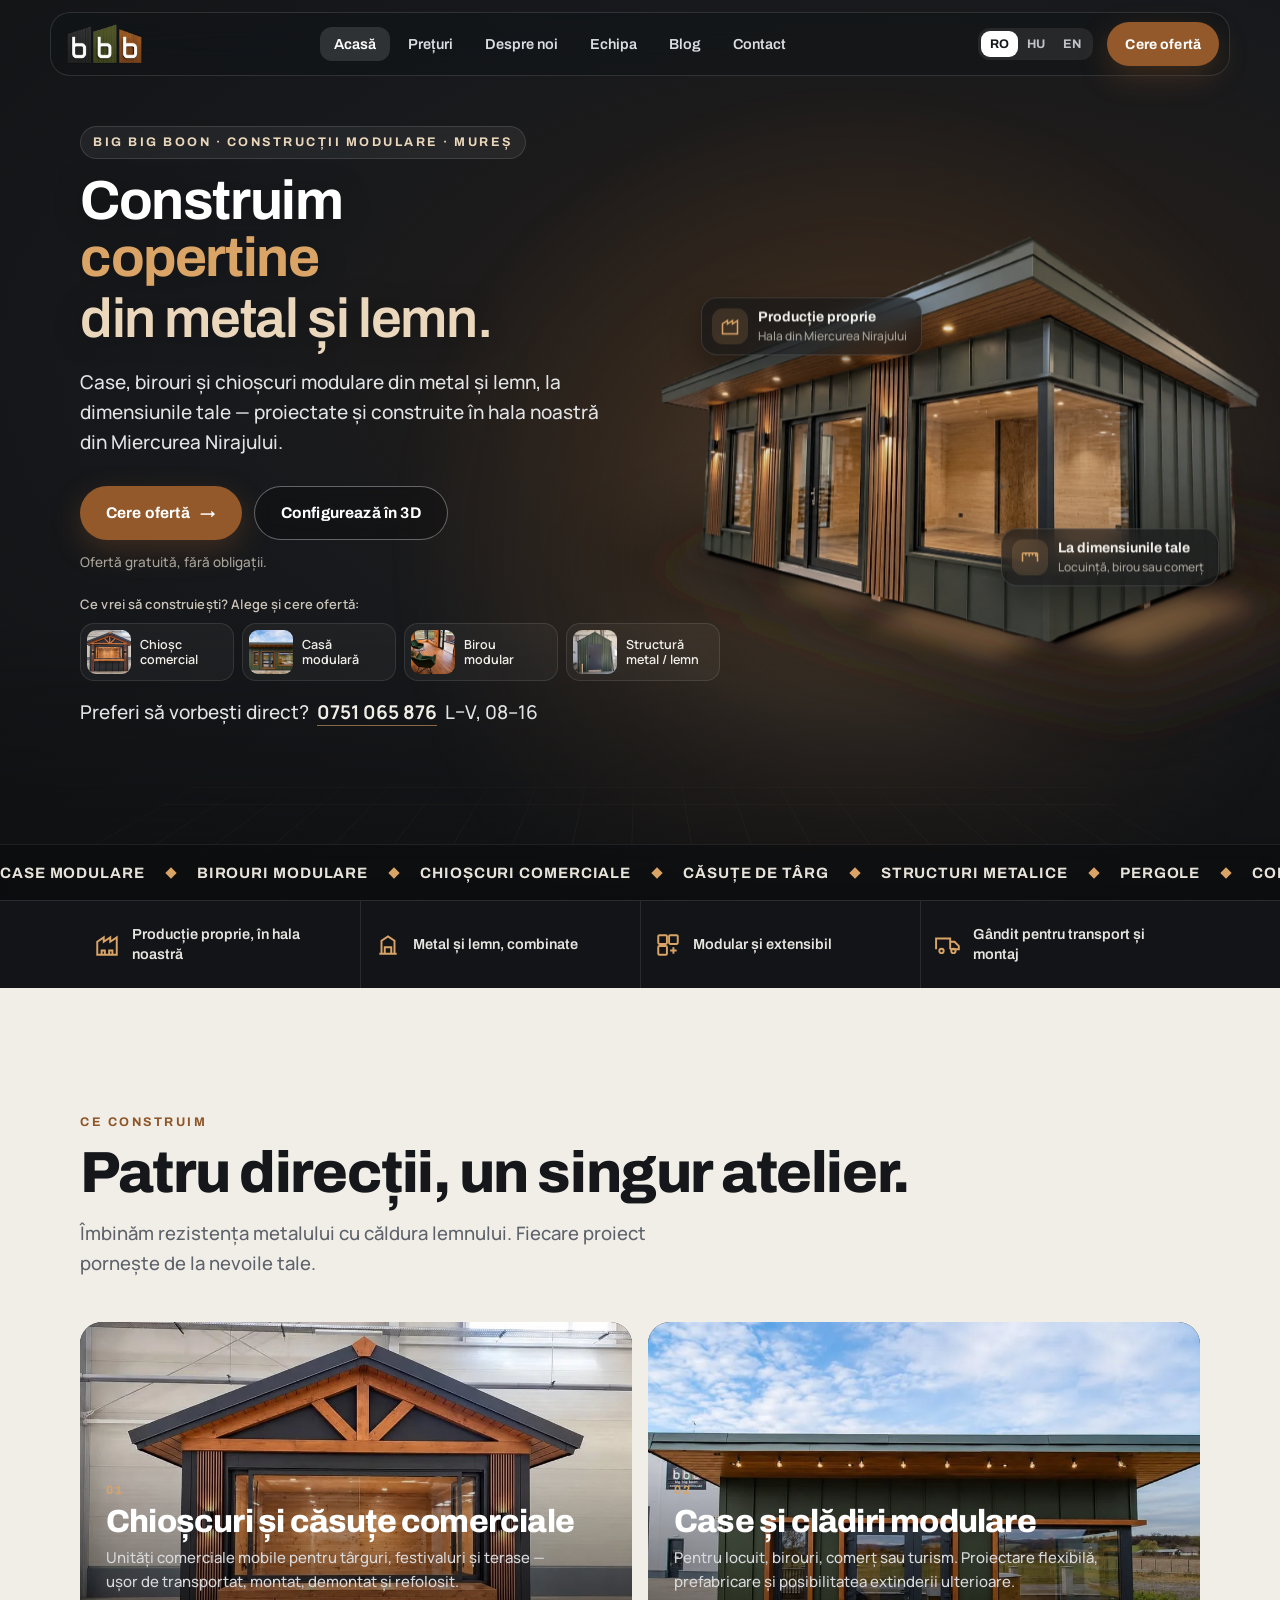
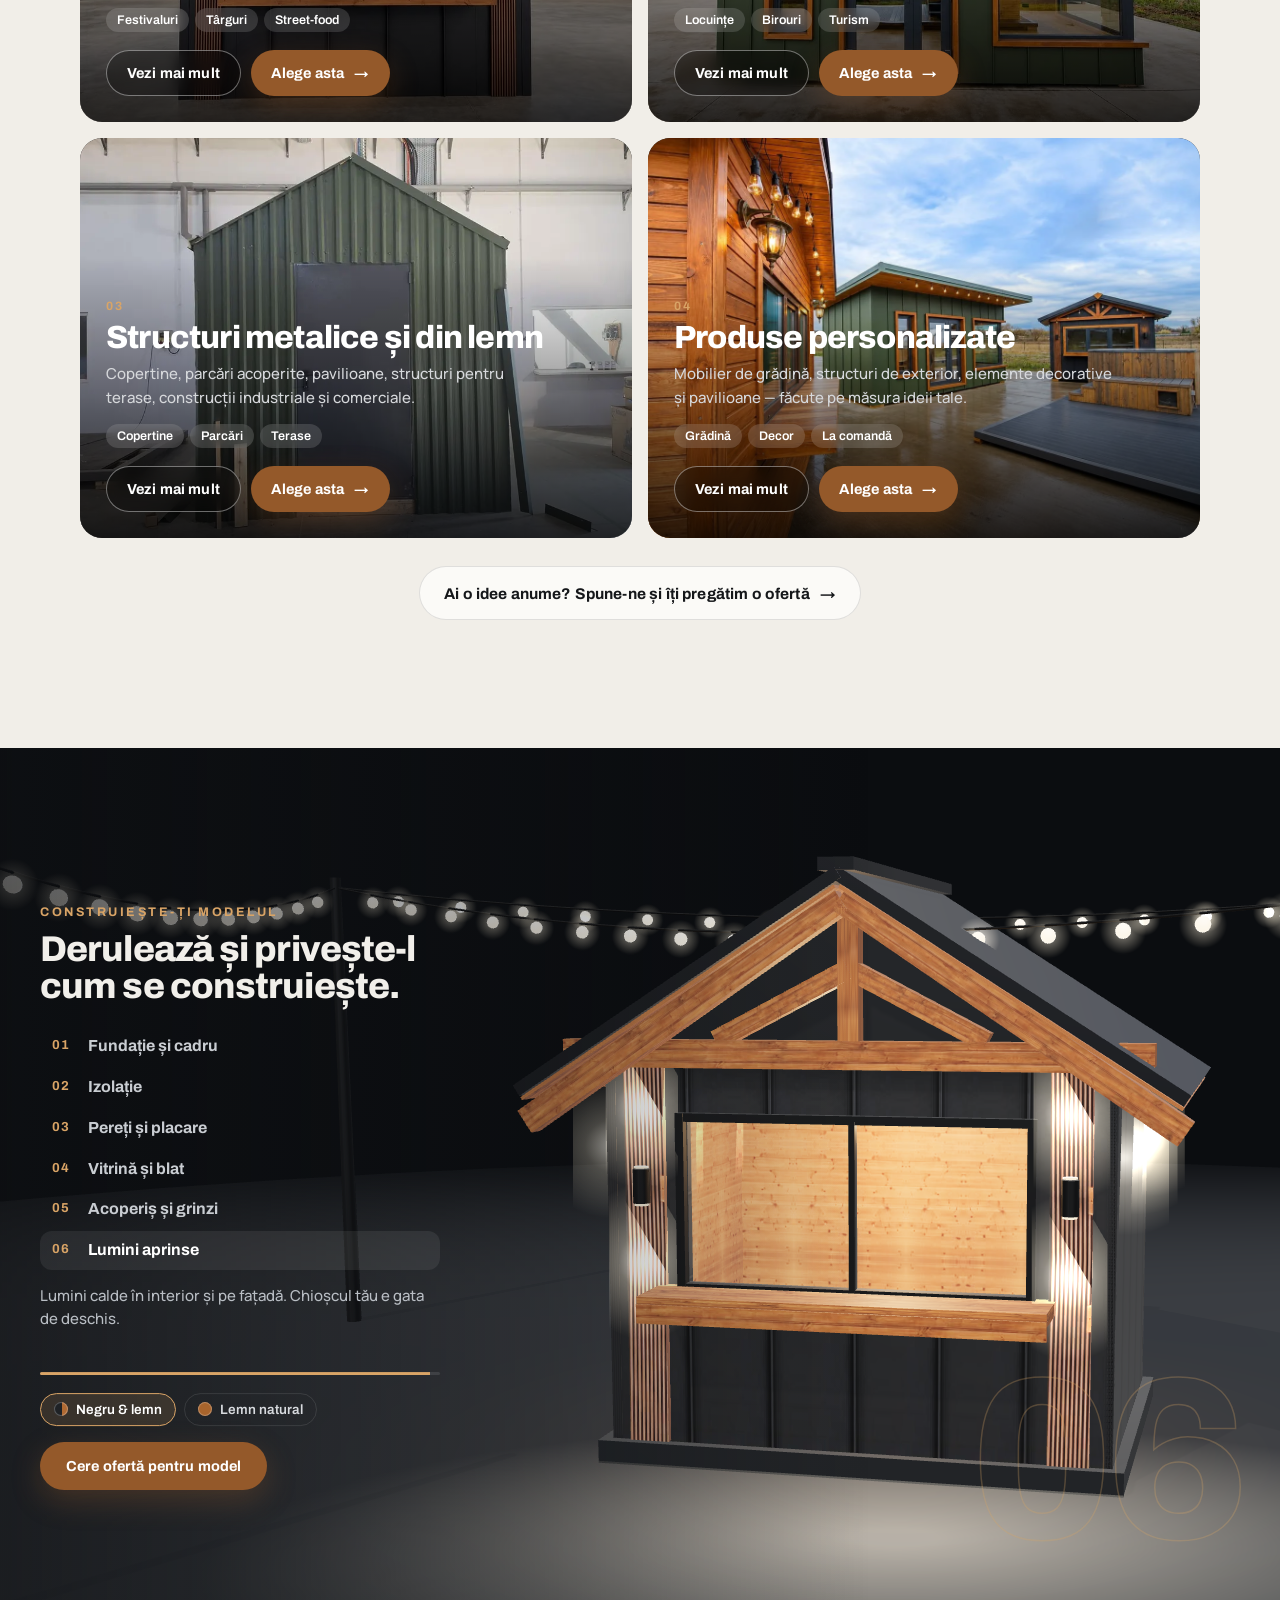
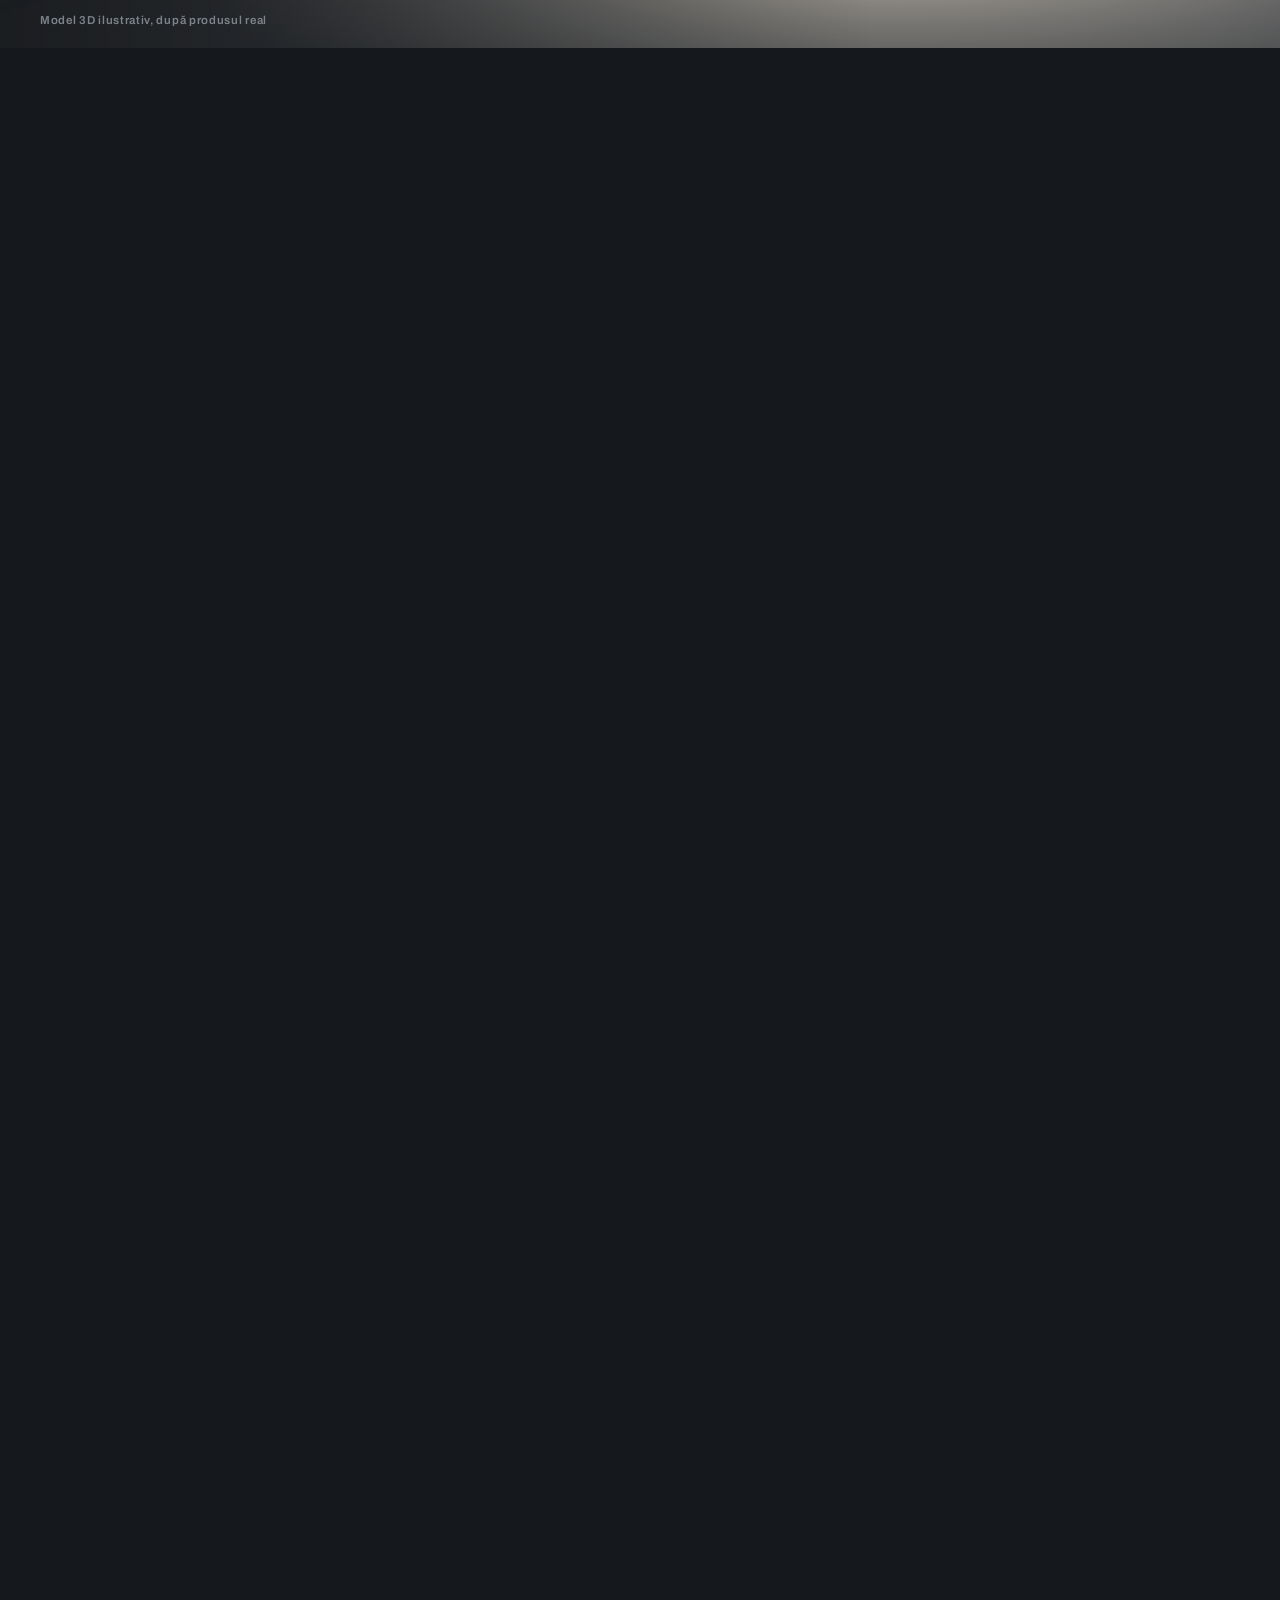
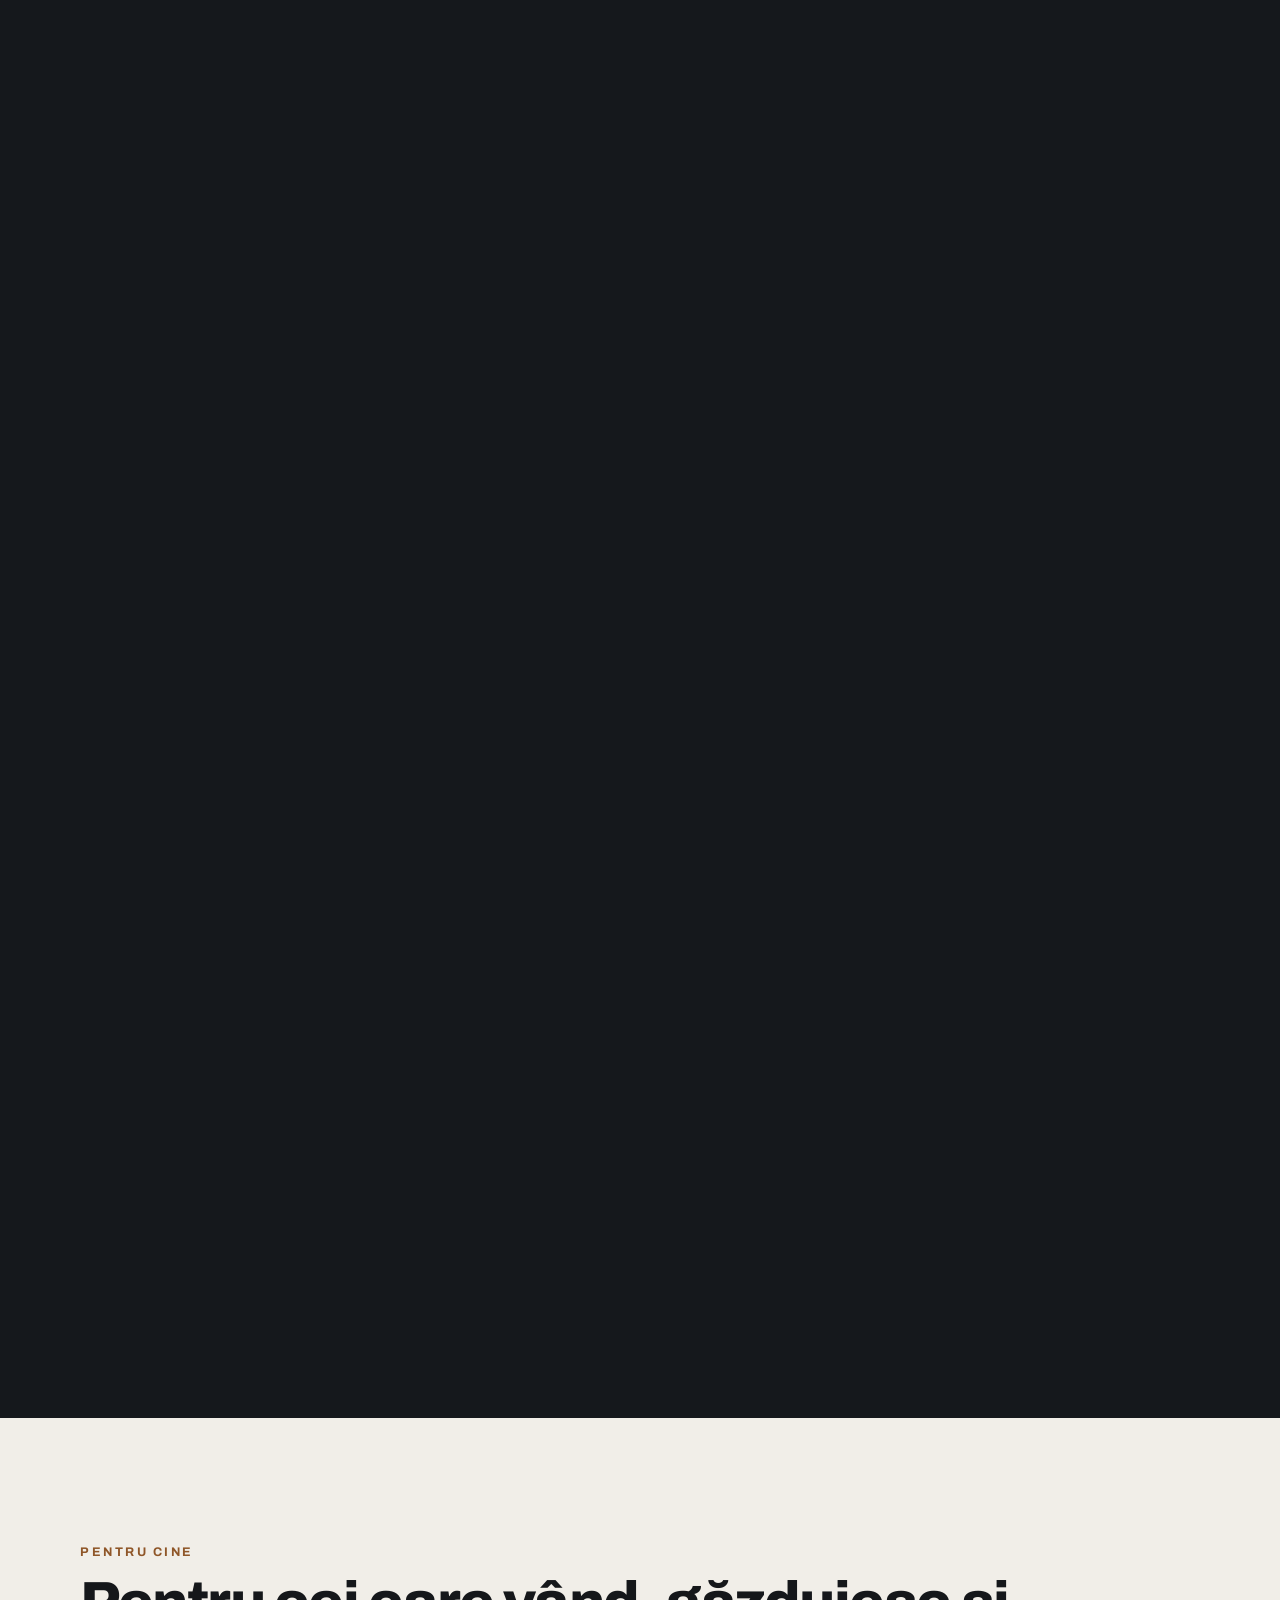
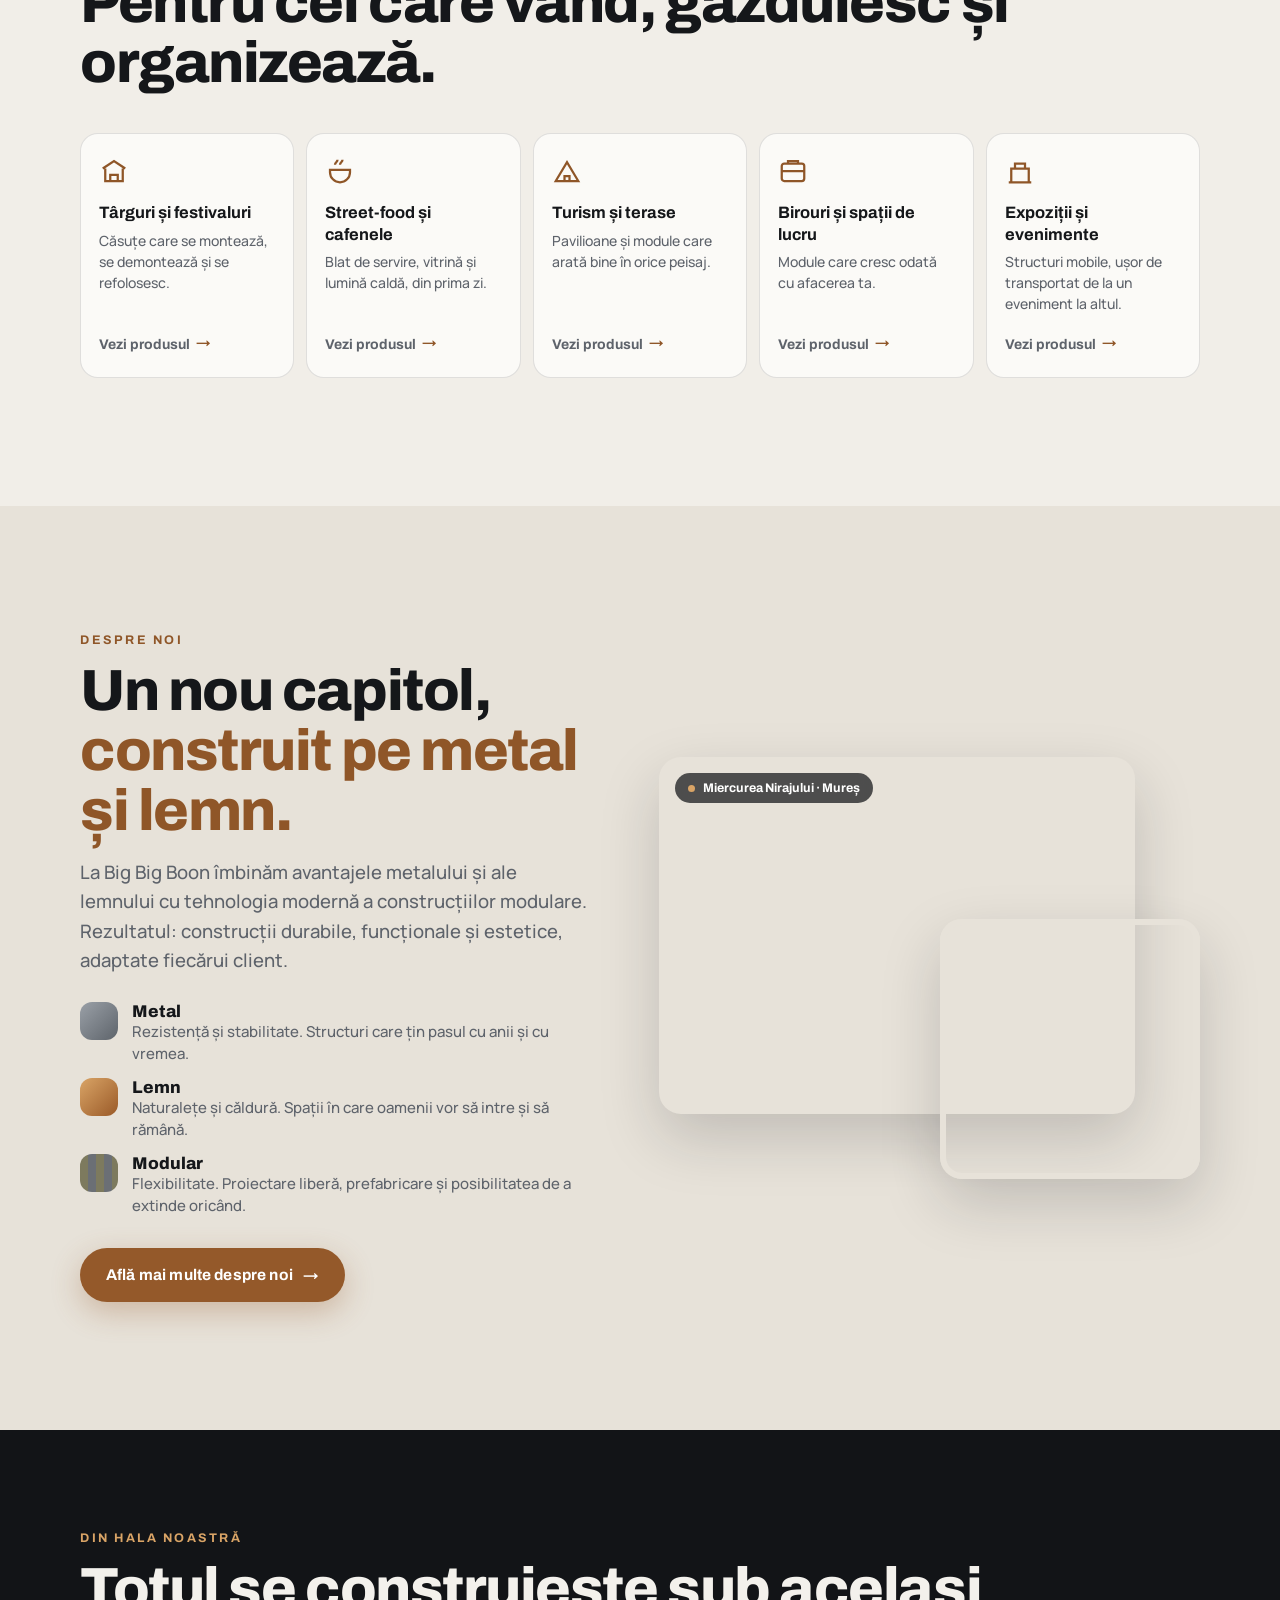
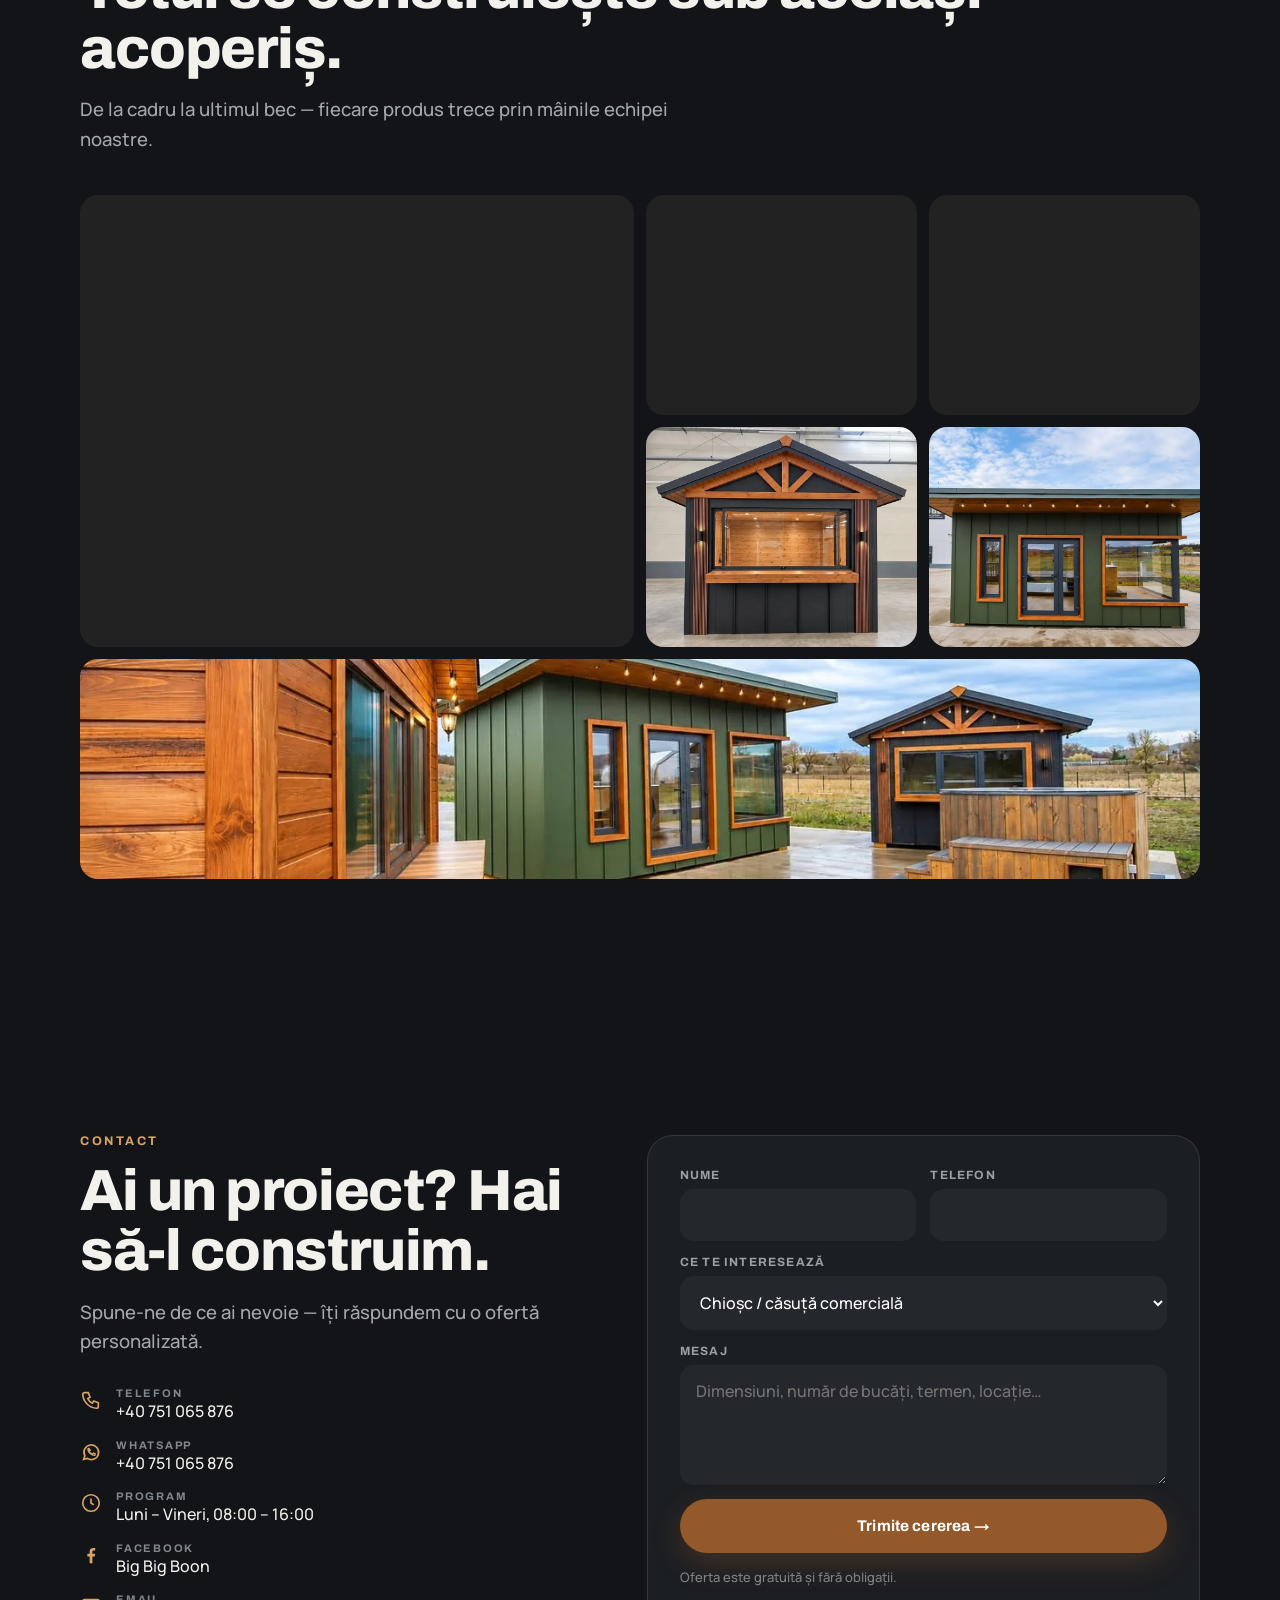
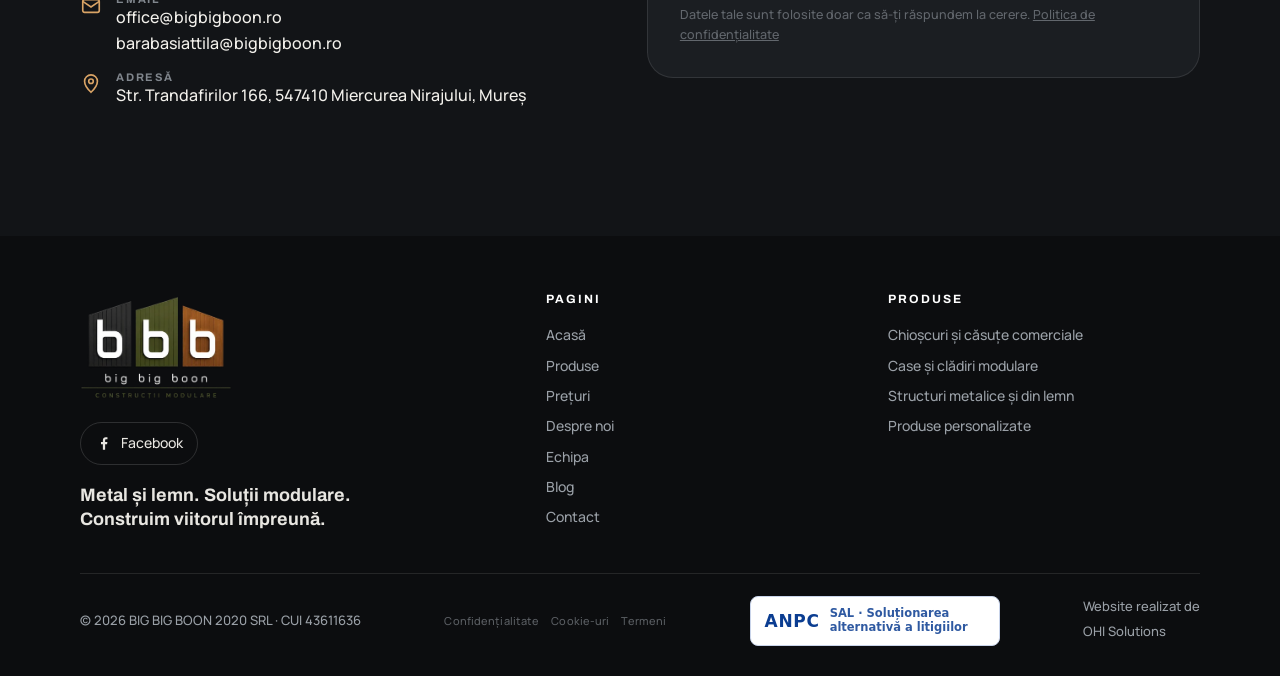
==== commit 0e46ea35: "Hero: product picker that preselects the quote form, 3D configurator CTA, direct phone line; H1 lead" ====
--- a/index.html
+++ b/index.html
@@ -514,6 +514,16 @@
 .b3-descs{display:none}
 @media(max-width:900px){.b3-desc{margin-top:6px;font-size:13.5px;min-height:0}.b3-big{top:84px;bottom:auto;right:14px;font-size:84px}}
 
+
+/* hero v3: product picker + direct line */
+.h2pick{margin-top:22px;max-width:640px}.h2pick>p{margin:0 0 10px;font:600 13px var(--fb);color:#C9C3B8;letter-spacing:.01em}
+.h2tiles{display:grid;grid-template-columns:repeat(4,1fr);gap:8px}
+.h2t{display:flex;align-items:center;gap:9px;padding:6px 10px 6px 6px;border:1px solid rgba(255,255,255,.1);border-radius:14px;background:rgba(255,255,255,.04);color:#F1EEE8;font:600 12.5px/1.2 var(--fb);text-align:left;cursor:pointer;transition:transform .35s cubic-bezier(.2,.8,.2,1),border-color .25s,background .25s}
+.h2t img{flex:none;width:44px!important;height:44px!important;max-width:none;object-fit:cover!important;border-radius:9px;display:block}
+.h2t:hover,.h2t:focus-visible{transform:translateY(-2px);border-color:rgba(217,164,102,.6);background:rgba(217,164,102,.1);outline:0}
+.h2call{margin:16px 0 0;font:500 14px var(--fb);color:#A9A49A}.h2call a{color:#F1EEE8;font-weight:700;text-decoration:none;border-bottom:1px solid rgba(217,164,102,.6);margin:0 4px}
+@media(max-width:1100px){.h2tiles{grid-template-columns:repeat(2,1fr)}}
+@media(max-width:900px){.h2pick{margin-top:20px}.h2hrs{display:block;margin-top:2px;font-size:13px}}
 </style>
 <style>
 /* ===== hero: the kiosk on a warm stage, words that move ===== */
@@ -881,10 +891,12 @@
     </div>
     <div class="in">
       <div class="eyebrow" data-t="heroEy">Big Big Boon · Construcții modulare · Mureș</div>
-      <h1 class="h2title"><span data-t="heroA">Construim</span><span class="rot" id="heroRot" aria-live="polite"><span class="on">case modulare</span></span><em data-t="heroB">din metal și lemn.</em></h1>
+      <h1 class="h2title"><span data-t="heroA">Construim</span><span class="rot" id="heroRot" aria-live="off"><span class="on">chioșcuri comerciale</span></span><em data-t="heroB">din metal și lemn.</em></h1>
       <p data-t="heroP">Case, birouri și chioșcuri modulare din metal și lemn, la dimensiunile tale — proiectate și construite în hala noastră din Miercurea Nirajului.</p>
-      <div class="ctas"><button class="btn p" data-go="contact"><span data-t="ctaQuote">Cere ofertă</span> →</button><a class="btn g" href="#produse" data-t="heroC1">Vezi produsele</a></div>
+      <div class="ctas"><button class="btn p" data-go="contact"><span data-t="ctaQuote">Cere ofertă</span> →</button><a class="btn g" href="#build" data-t="heroC3d">Configurează în 3D</a></div>
       <p class="h2note" data-t="ctaNote">Ofertă gratuită, fără obligații.</p>
+      <div class="h2pick"><p data-t="ht0">Ce vrei să construiești? Alege și cere ofertă:</p><div class="h2tiles"><button type="button" class="h2t" data-go="contact" data-type="0" data-label="Chioșc comercial"><img src="img/f-chiosc-premium-negru-lemn-600.webp" alt="Chioșc comercial negru cu lemn, produs de Big Big Boon" width="600" height="400" loading="eager" decoding="async"><span data-t="ht1">Chioșc comercial</span></button><button type="button" class="h2t" data-go="contact" data-type="1" data-label="Casă modulară"><img src="img/f-modul-verde-fatada-600.webp" alt="Casă modulară verde cu ferestre mari" width="600" height="400" loading="eager" decoding="async"><span data-t="ht2">Casă modulară</span></button><button type="button" class="h2t" data-go="contact" data-type="1" data-label="Birou modular"><img src="img/f-interior-modul-ferestre-mari-600.webp" alt="Interior de birou modular din lemn cu ferestre mari" width="600" height="400" loading="eager" decoding="async"><span data-t="ht3">Birou modular</span></button><button type="button" class="h2t" data-go="contact" data-type="2" data-label="Structură metal / lemn"><img src="img/cover-metal-sau-lemn-structura.webp" alt="Construcție din tablă cutată verde în hala Big Big Boon" width="600" height="400" loading="eager" decoding="async"><span data-t="ht4">Structură metal / lemn</span></button></div></div>
+      <p class="h2call"><span data-t="hcall">Preferi să vorbești direct?</span> <a href="tel:+40751065876">0751 065 876</a> <span class="h2hrs" data-t="hhrs">L–V, 08–16</span></p>
       <ul class="h2facts"><li data-t="hf1">Producție proprie în Mureș</li><li data-t="hf2">Dimensiuni la comandă</li><li data-t="hf3">Mobile și demontabile</li></ul>
     </div>
     <div class="h2marq" aria-hidden="true"><div class="tr" id="heroMarq"></div></div>
@@ -1147,6 +1159,7 @@
 document.addEventListener('click',e=>{
   const g=e.target.closest('[data-go]');if(!g)return;
   e.preventDefault();document.body.classList.remove('menu');
+  if(g.dataset.type){const s=document.getElementById('fType');if(s)s.selectedIndex=+g.dataset.type;if(window.ohiTrack)ohiTrack('hero_pick',{type:g.dataset.label})}
   if(g.dataset.pick){const s=document.getElementById('fType');const m={pl1h:0,pl2h:0,pl3h:1};s.selectedIndex=m[g.dataset.pick];const f=document.getElementById('fMsg');f.value=t(g.dataset.pick)+(f.value?'\n'+f.value:'')}
   const el=document.getElementById(g.dataset.go);
   if(el) el.scrollIntoView({behavior:'smooth'});
@@ -1701,7 +1714,7 @@
 <script>
 /* ===== hero: rotating words + moving strip, in the visitor's language ===== */
 (function(){
-  var W={ro:['case modulare','birouri modulare','chioșcuri comerciale','căsuțe de târg','pergole','copertine','mobilier de grădină'],
+  var W={ro:['chioșcuri comerciale','căsuțe de târg','case modulare','birouri modulare','pergole','copertine','mobilier de grădină'],
          hu:['moduláris házakat','moduláris irodákat','árusítóházakat','vásári házakat','pergolákat','előtetőket','kerti bútorokat'],
          en:['modular homes','modular offices','retail kiosks','market stalls','pergolas','carports','garden furniture']};
   var M={ro:['Case modulare','Birouri modulare','Chioșcuri comerciale','Căsuțe de târg','Structuri metalice','Pergole','Copertine','Mobilier de grădină','Producție proprie în Mureș'],
@@ -1710,8 +1723,8 @@
   try{
     if(typeof T!=='undefined'){
       T.hu=T.hu||{};T.en=T.en||{};
-      Object.assign(T.hu,{heroA:'Építünk',heroB:'fémből és fából.',hf1:'Saját gyártás Maros megyében',hf2:'Méretre készül',hf3:'Mobil és szétszerelhető'});
-      Object.assign(T.en,{heroA:'We build',heroB:'from metal and wood.',hf1:'Made in our own hall in Mureș',hf2:'Built to your size',hf3:'Mobile and demountable'});
+      Object.assign(T.hu,{heroC3d:'Tervezd meg 3D-ben',ht0:'Mit szeretnél építeni? Válassz és kérj ajánlatot:',ht1:'Árusítóház',ht2:'Moduláris ház',ht3:'Moduláris iroda',ht4:'Fém- / faszerkezet',hcall:'Inkább beszélnél?',hhrs:'H–P, 08–16',heroA:'Építünk',heroB:'fémből és fából.',hf1:'Saját gyártás Maros megyében',hf2:'Méretre készül',hf3:'Mobil és szétszerelhető'});
+      Object.assign(T.en,{heroC3d:'Configure in 3D',ht0:'What do you want to build? Pick one and get a quote:',ht1:'Retail kiosk',ht2:'Modular home',ht3:'Modular office',ht4:'Metal / wood structure',hcall:'Prefer to talk?',hhrs:'Mon–Fri, 08–16',heroA:'We build',heroB:'from metal and wood.',hf1:'Made in our own hall in Mureș',hf2:'Built to your size',hf3:'Mobile and demountable'});
       if(typeof RO!=='undefined'){RO.heroA=RO.heroA||'Construim';RO.heroB=RO.heroB||'din metal și lemn.';RO.hf1=RO.hf1||'Producție proprie în Mureș';RO.hf2=RO.hf2||'Dimensiuni la comandă';RO.hf3=RO.hf3||'Mobile și demontabile';}
     }
   }catch(e){}
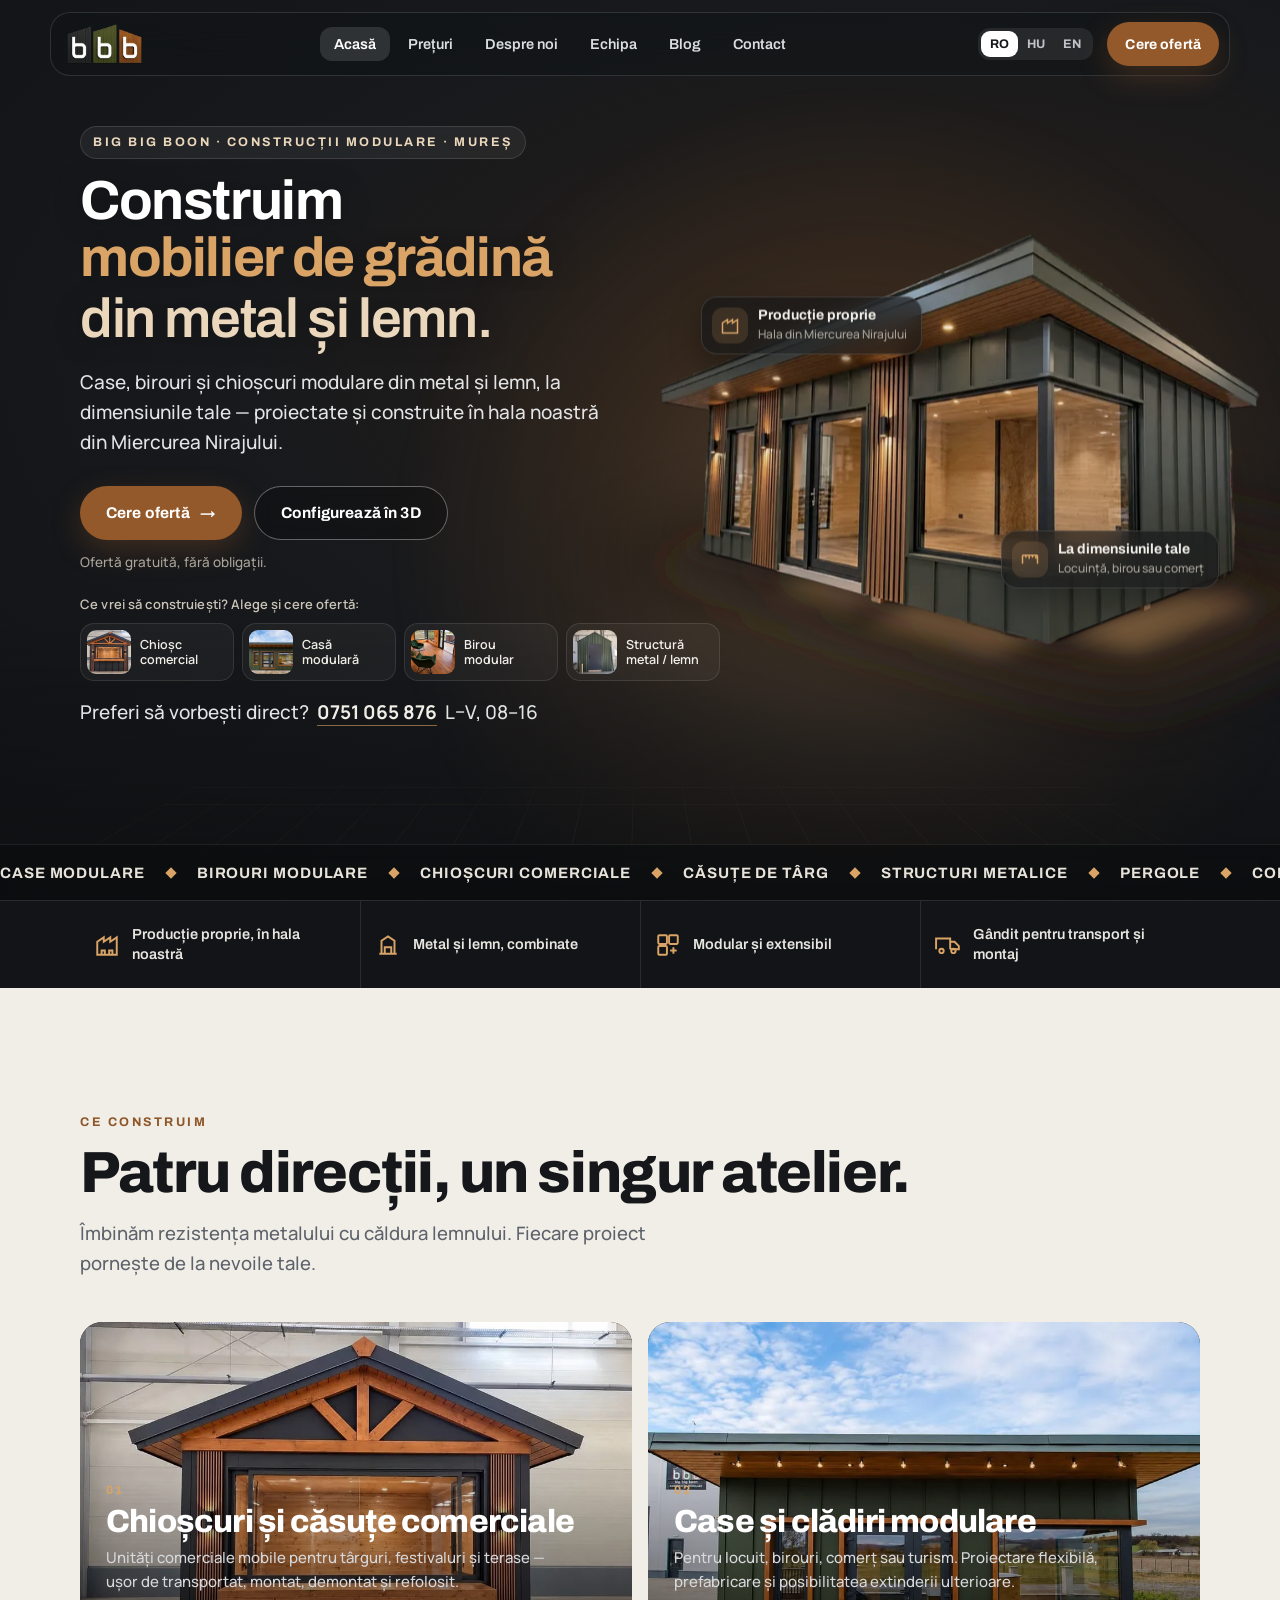
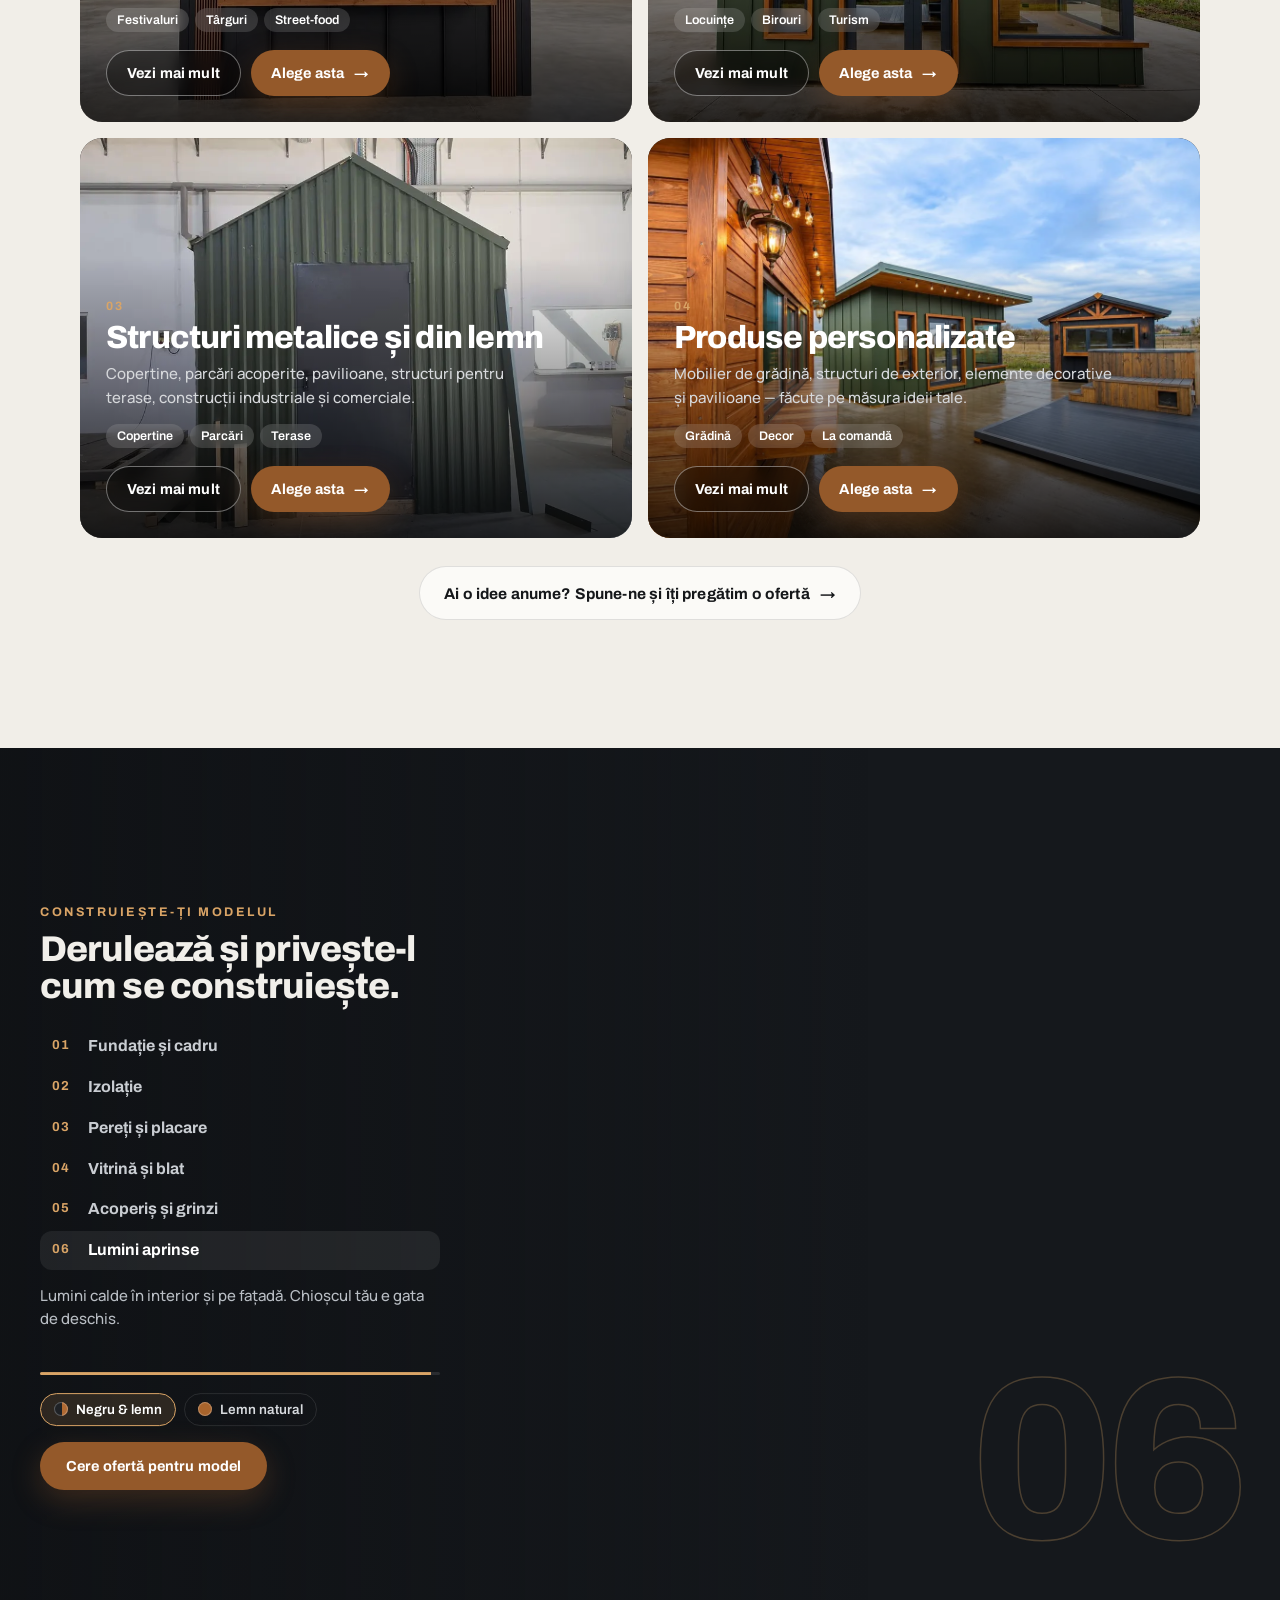
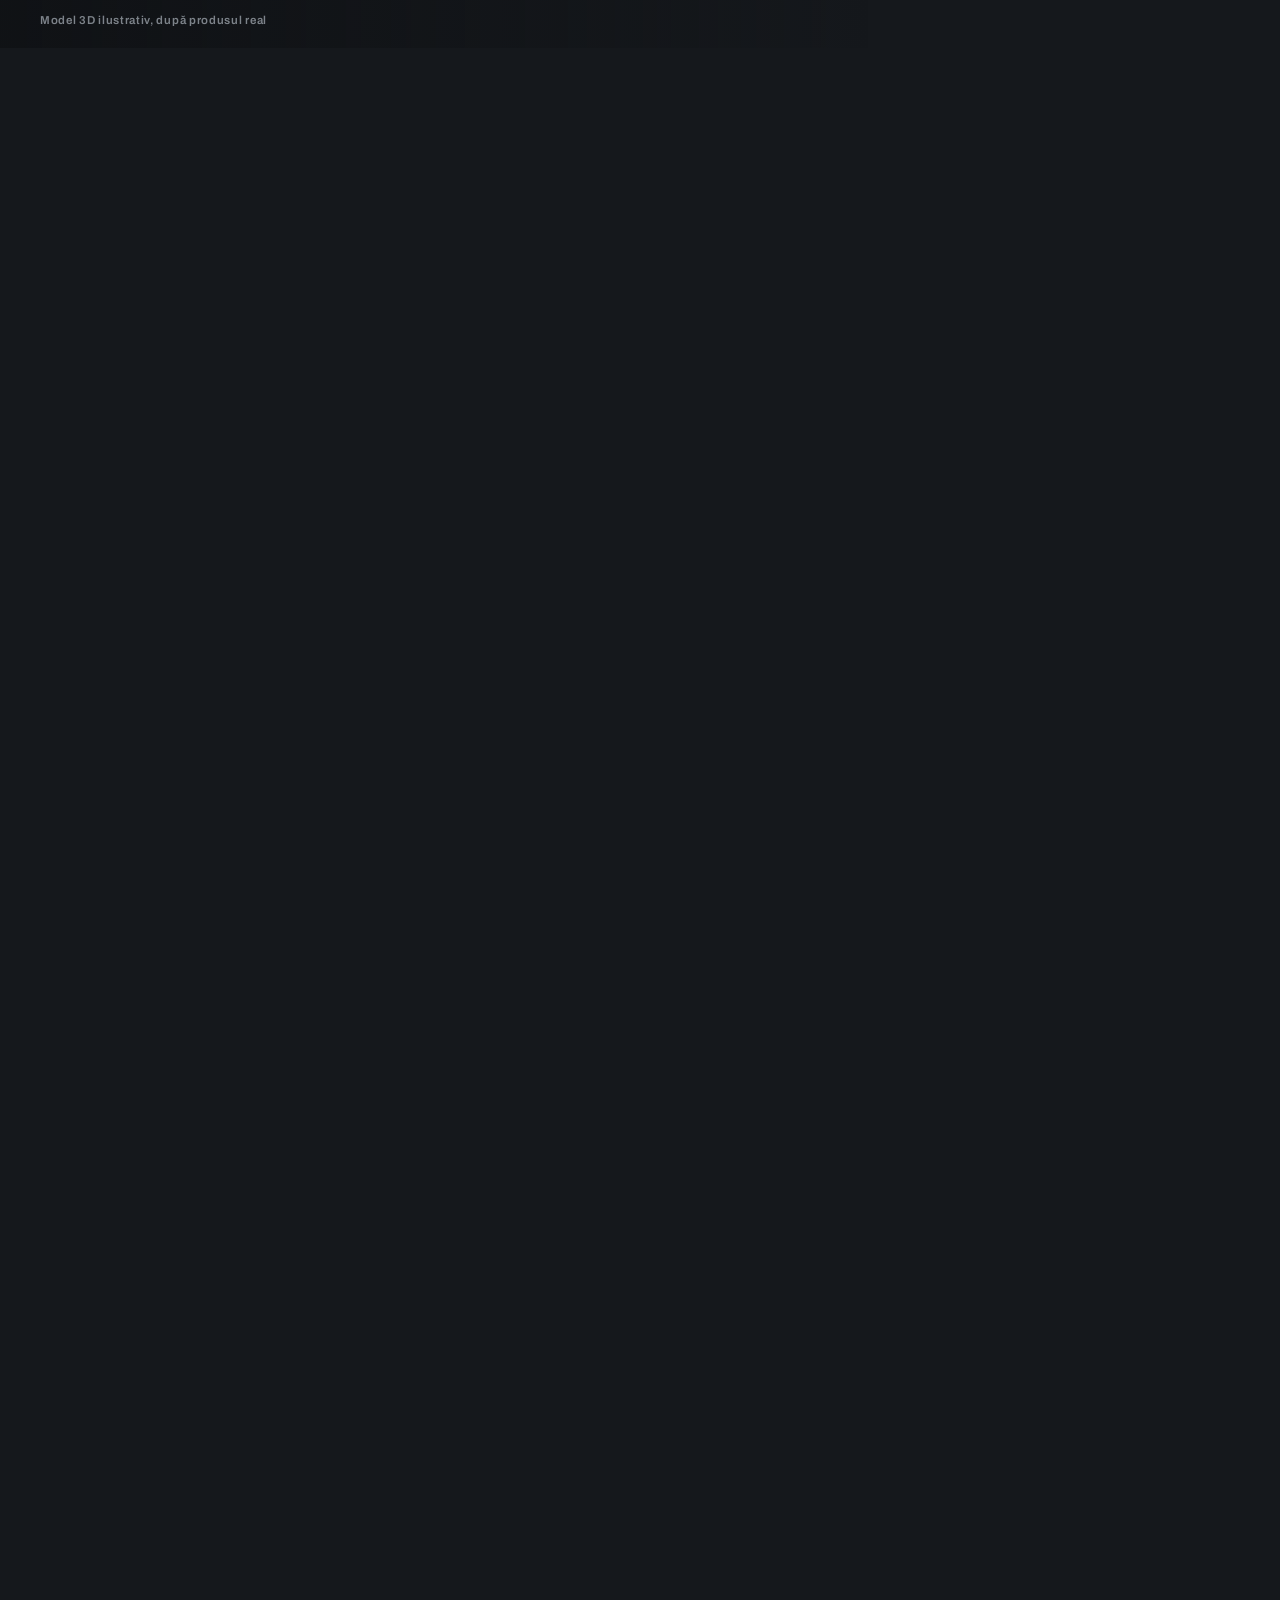
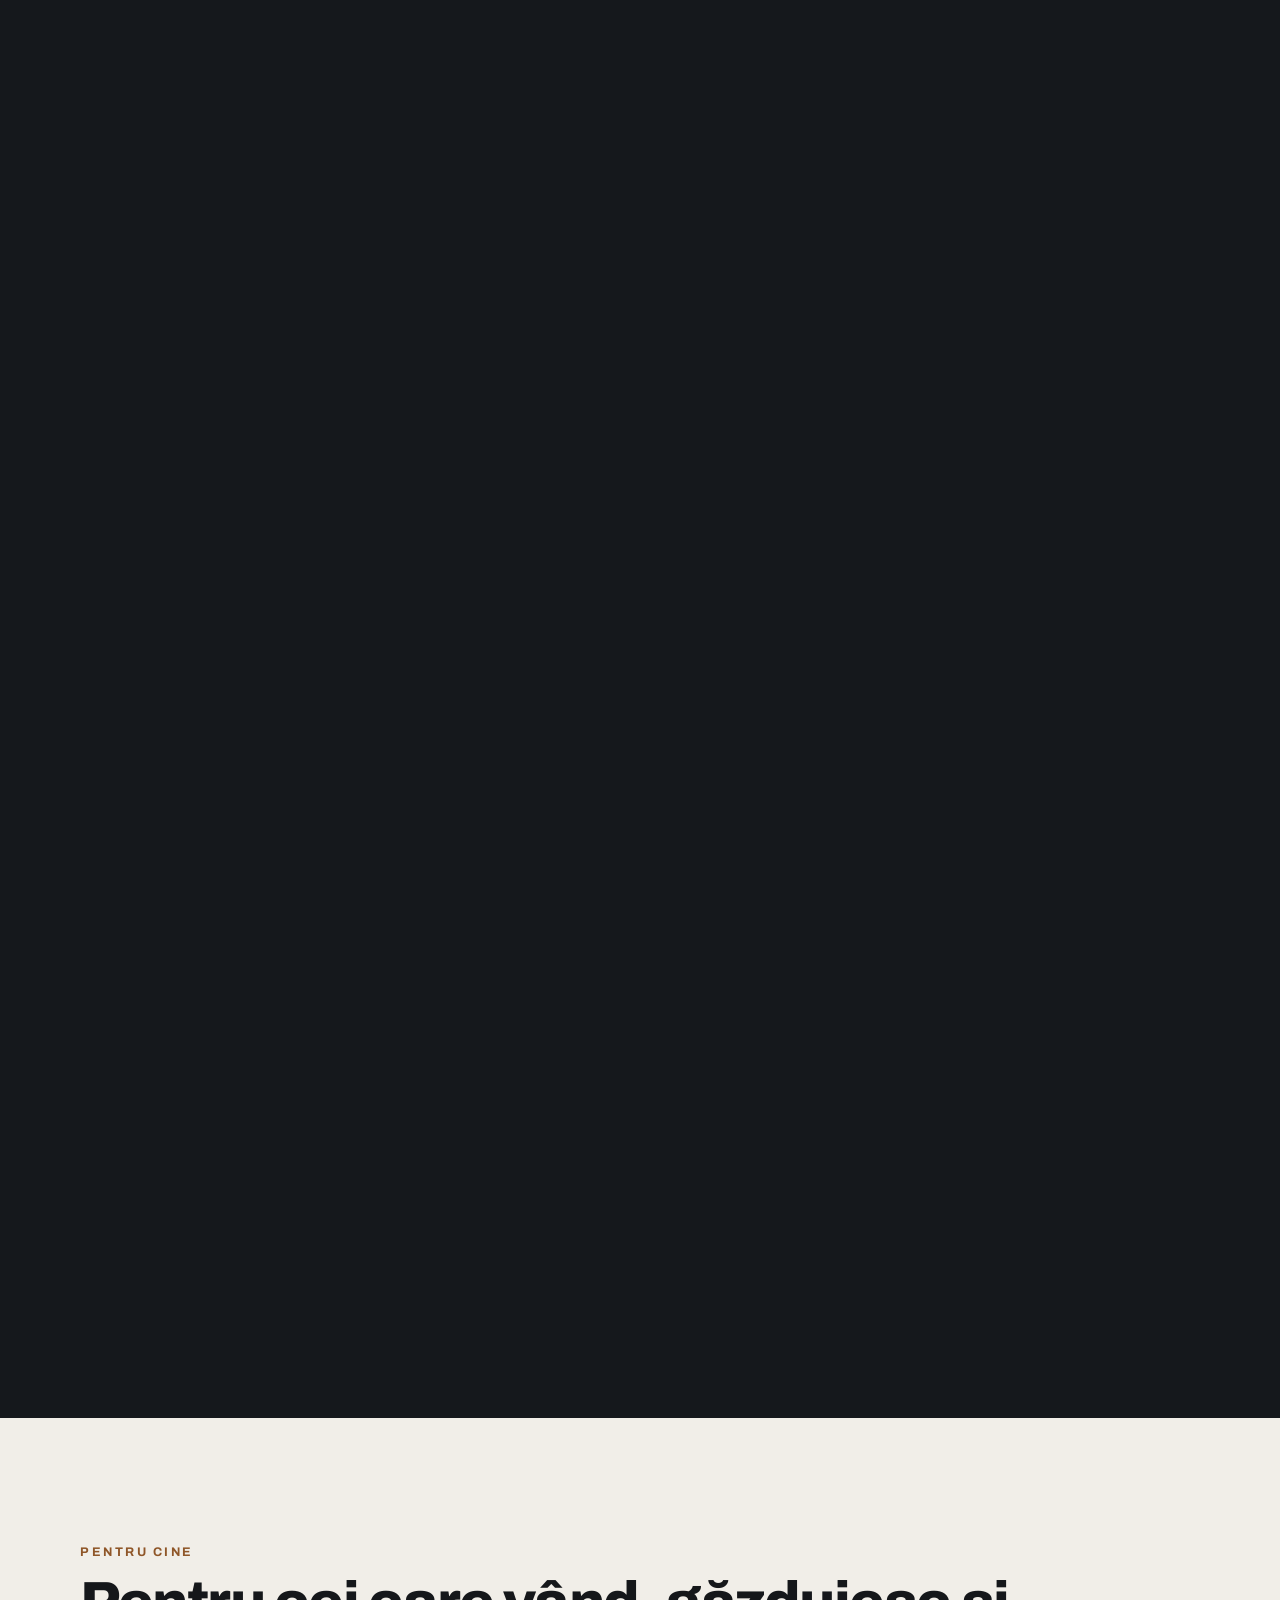
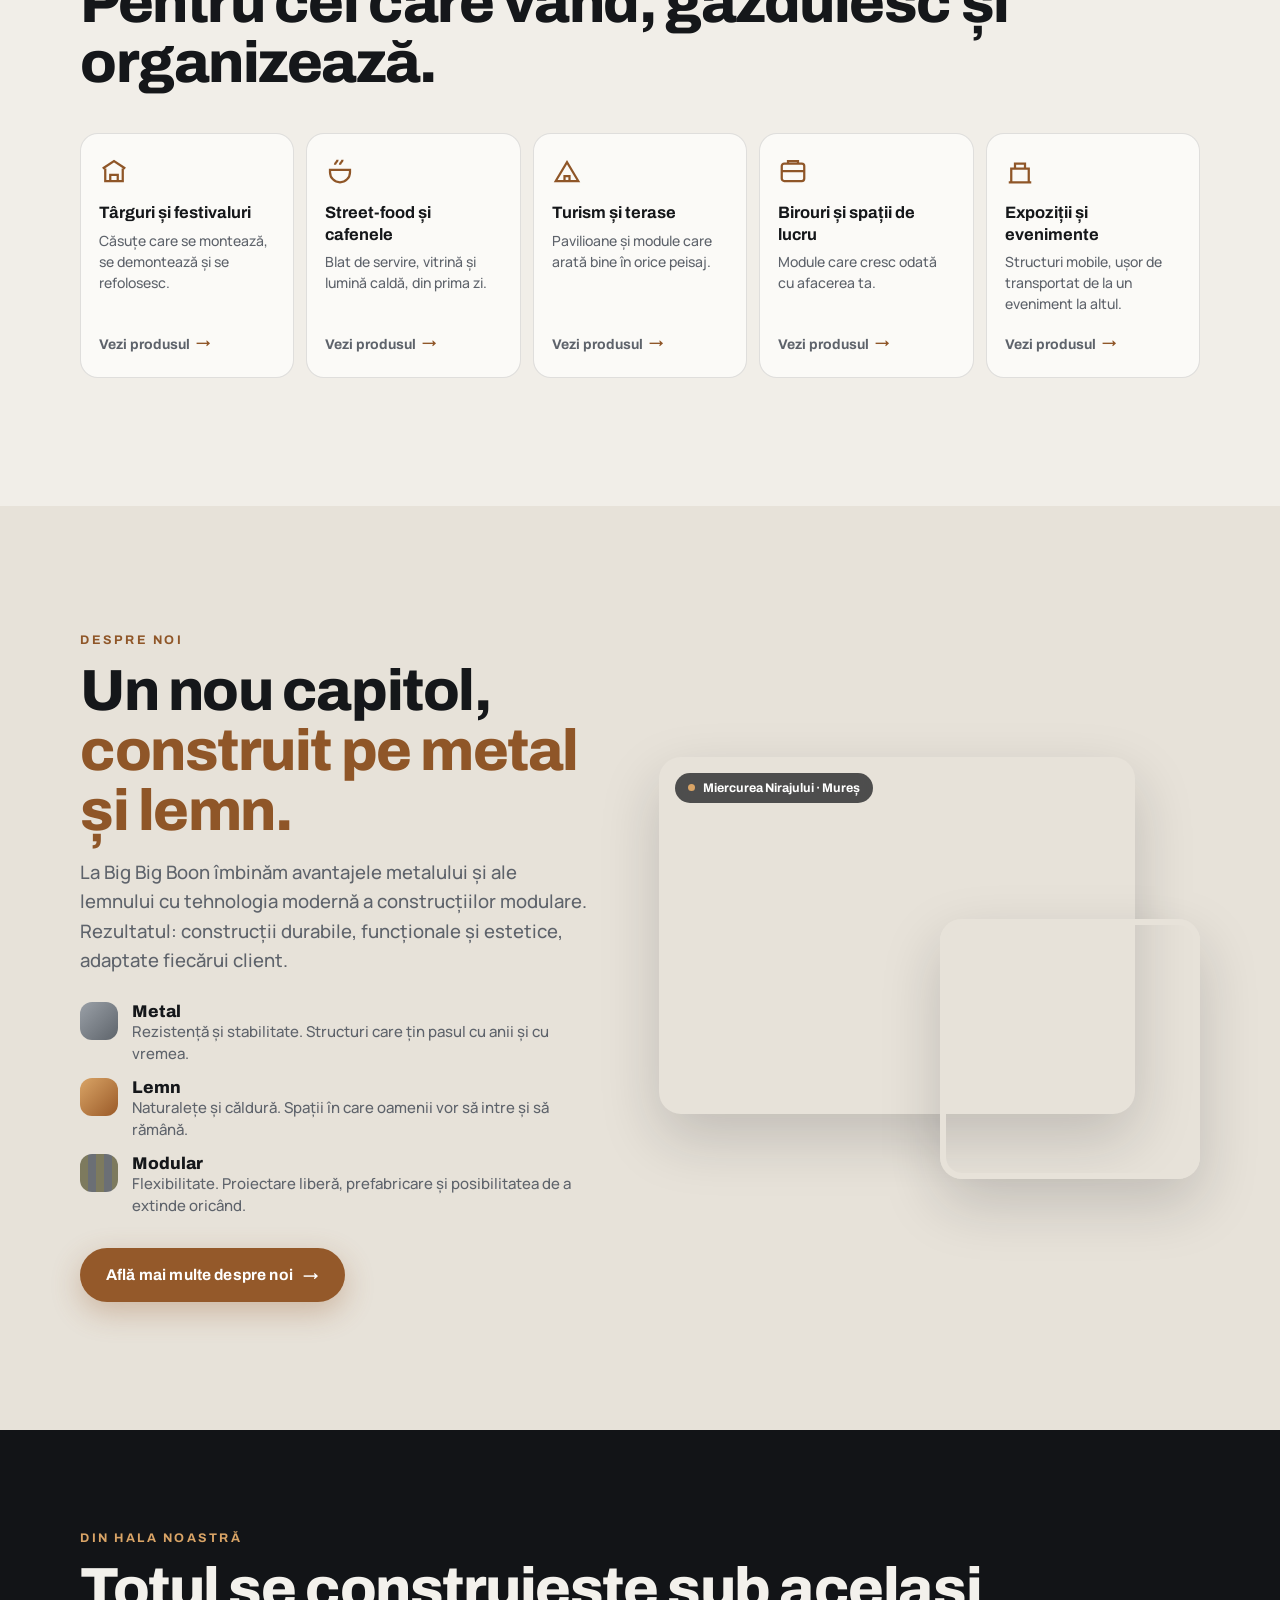
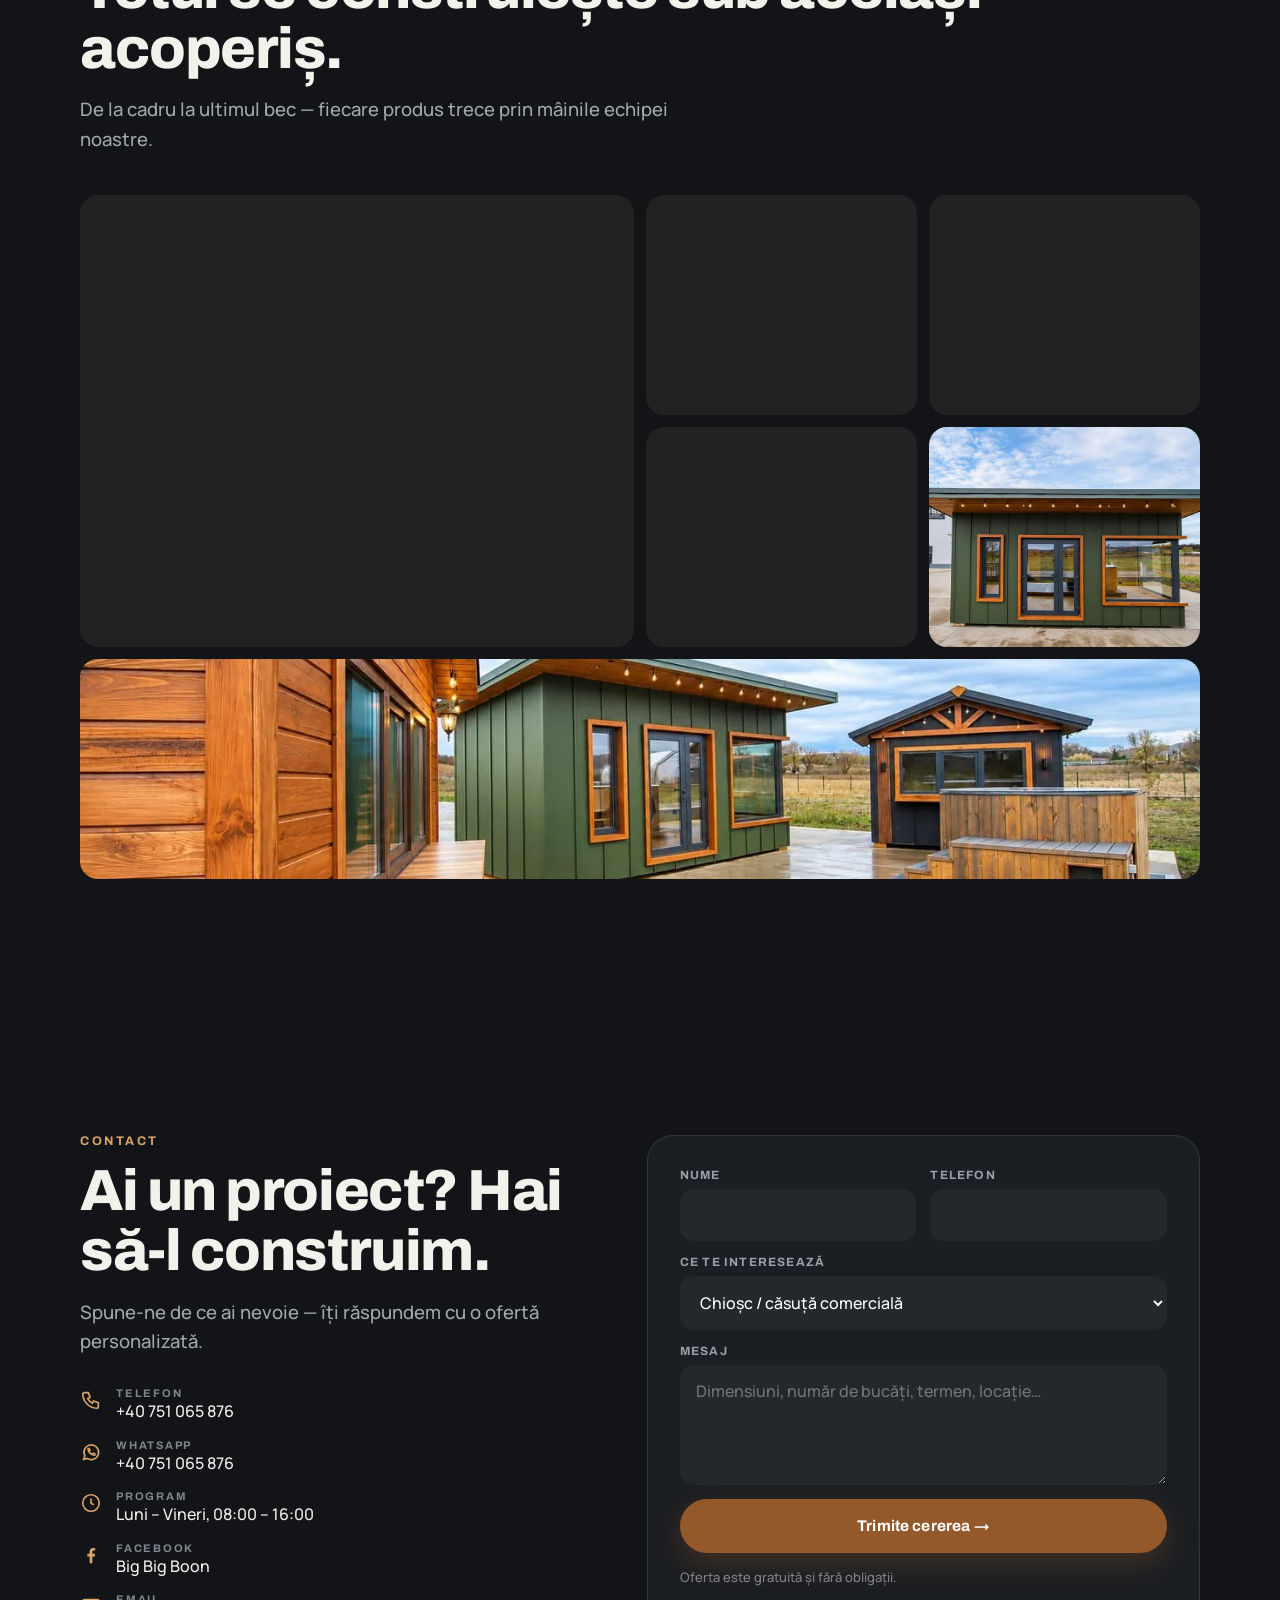
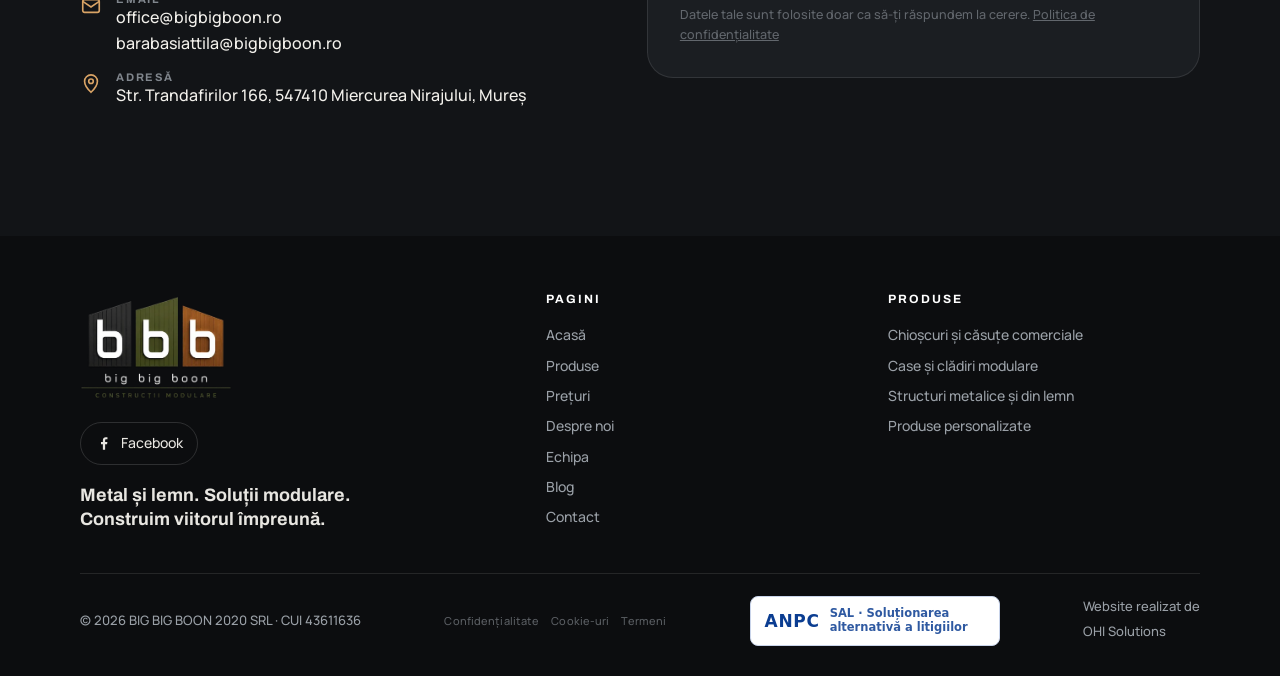
==== commit e767053b: "Analytics: owner devices can opt out of counting with ?notrack=1 Co-Authored-By: Claude Opus 5.5 <no" ====
--- a/index.html
+++ b/index.html
@@ -774,7 +774,7 @@
 .h2big .h2pool{bottom:24%!important}
 @media(prefers-reduced-motion:reduce){.h2floor{opacity:1;animation:none}.h2floor .spl{animation:none}}
 </style>
-<script>window.va=window.va||function(){(window.vaq=window.vaq||[]).push(arguments)};</script>
+<script>window.va=window.va||function(){(window.vaq=window.vaq||[]).push(arguments)};/* owner devices: open the site once with ?notrack=1 to stop counting yourself (?notrack=0 undoes it) */try{if(/[?&]notrack=1/.test(location.search))localStorage.setItem("va-off","1");if(/[?&]notrack=0/.test(location.search))localStorage.removeItem("va-off")}catch(e){}va("beforeSend",function(ev){try{if(localStorage.getItem("va-off"))return null}catch(e){}return ev});</script>
 <script defer src="/_vercel/insights/script.js"></script>
 <style id="psfix">
 /* accessibility: wood tones that pass WCAG AA contrast (4.5:1) on light backgrounds */
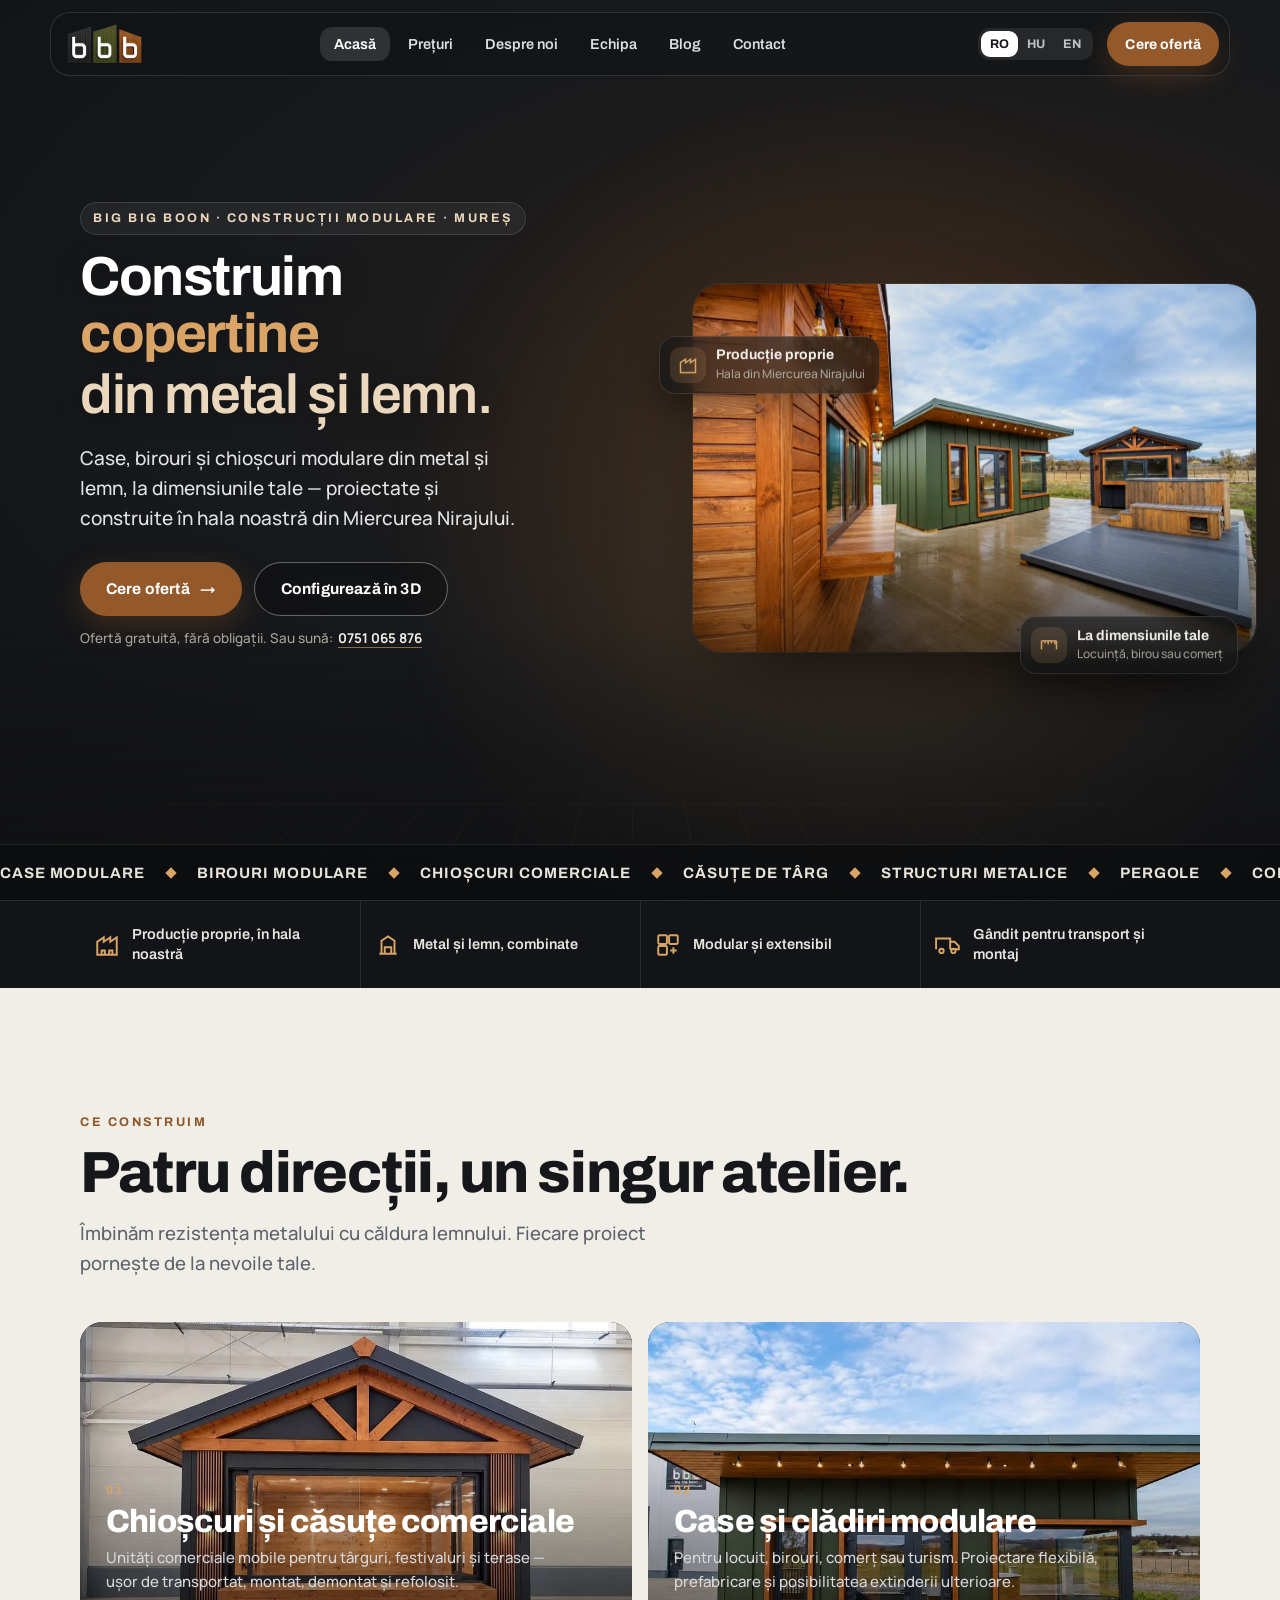
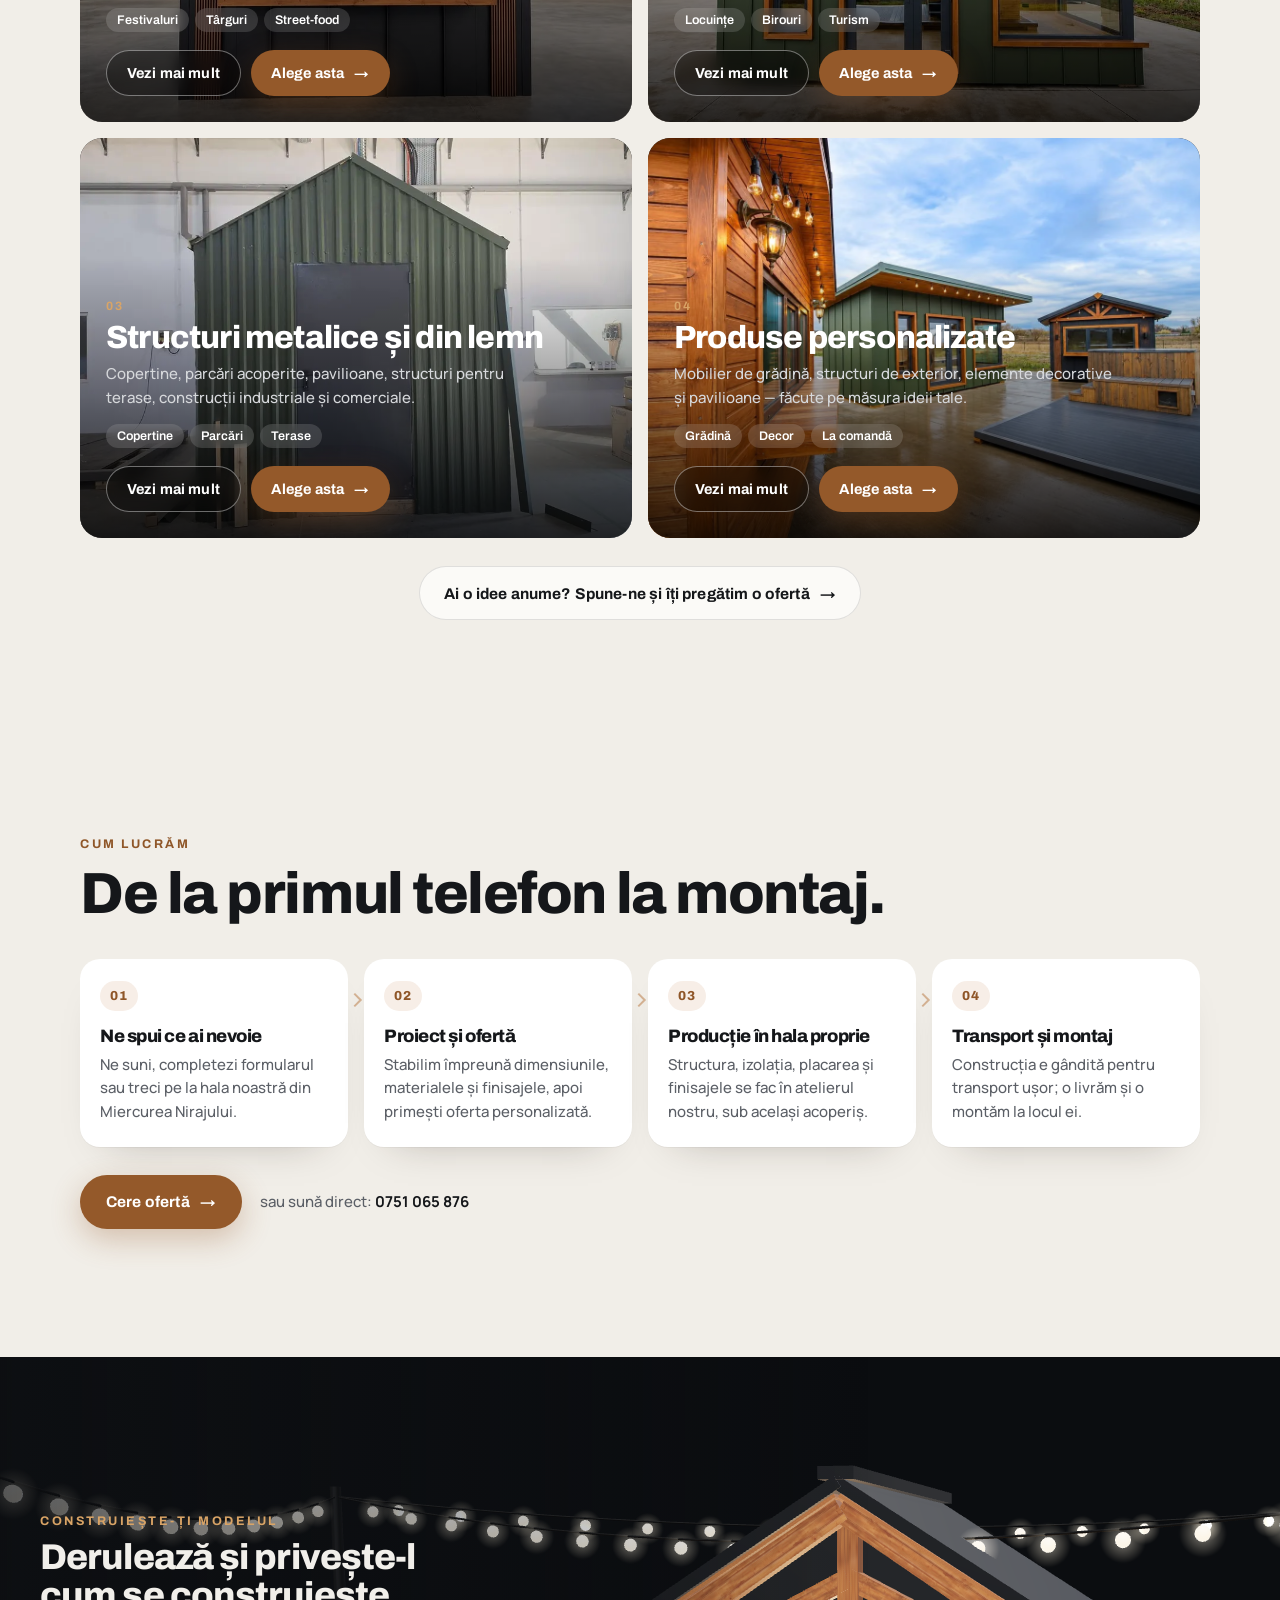
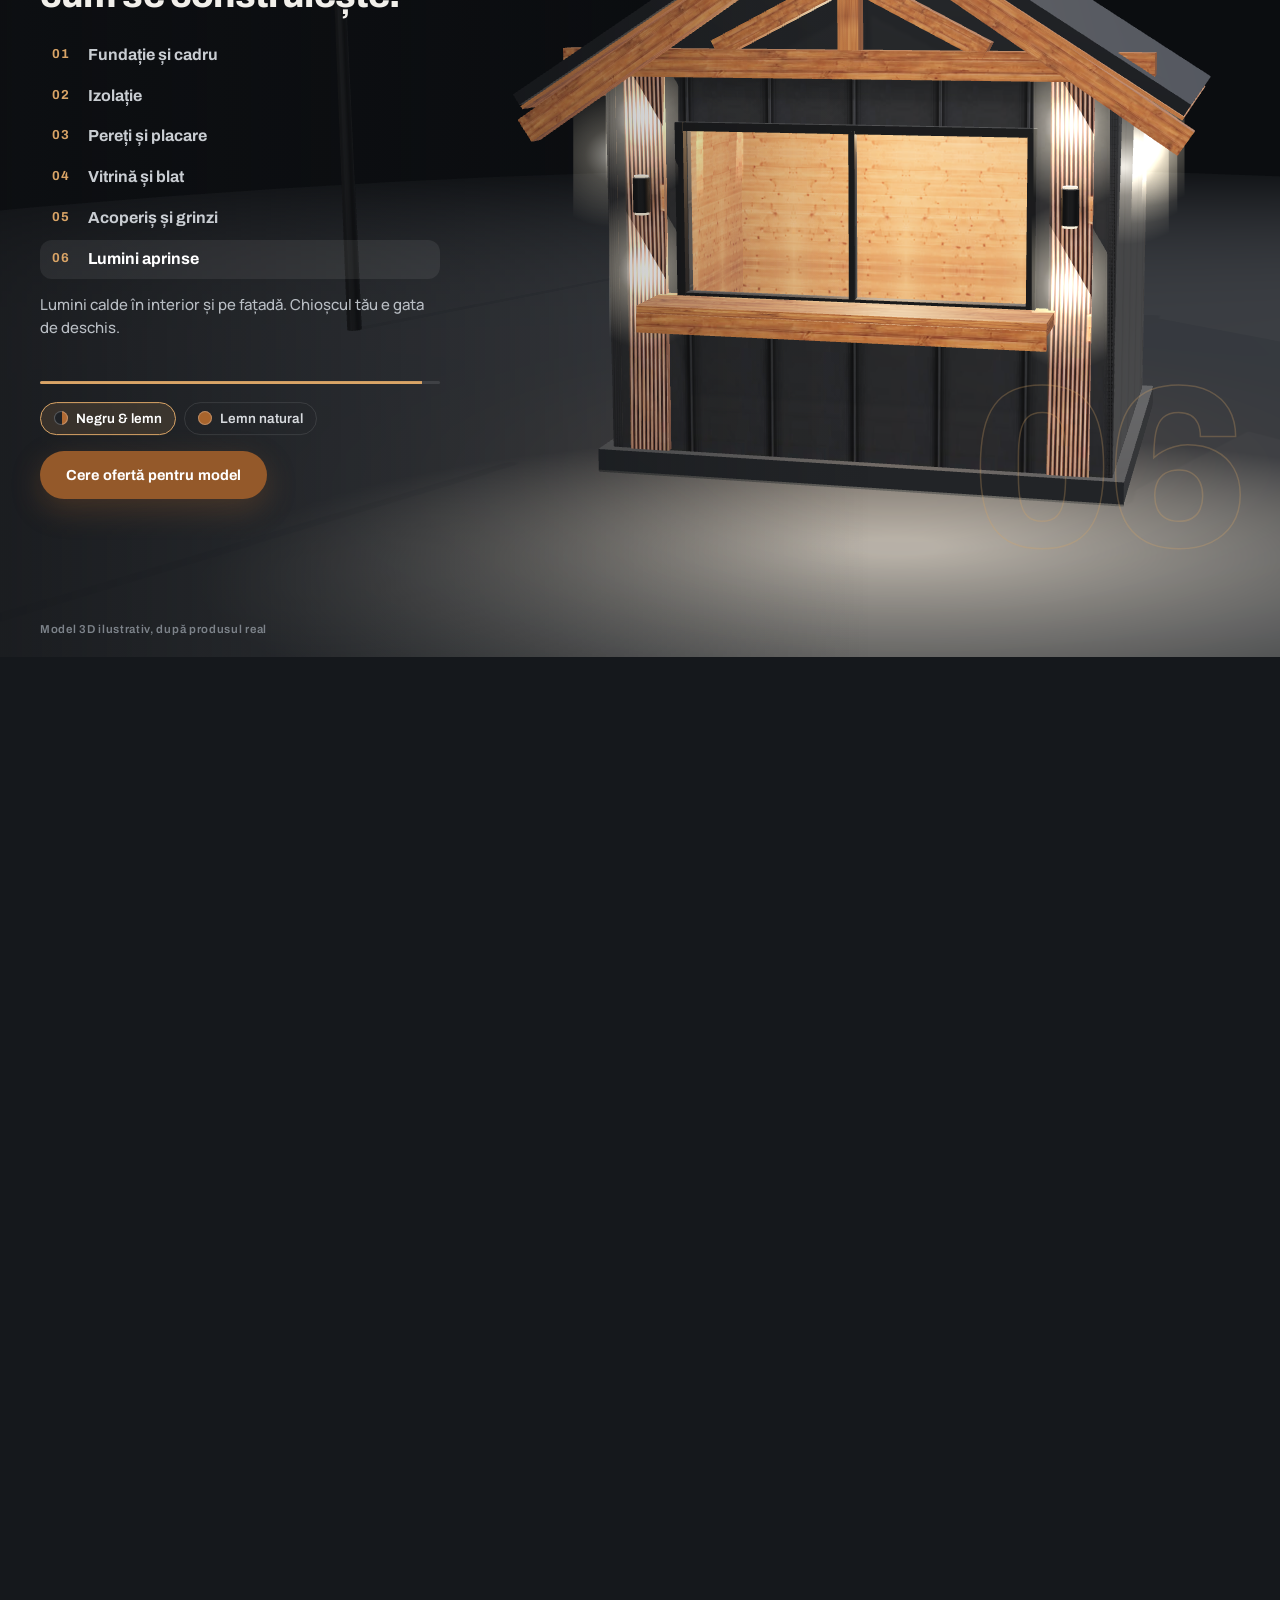
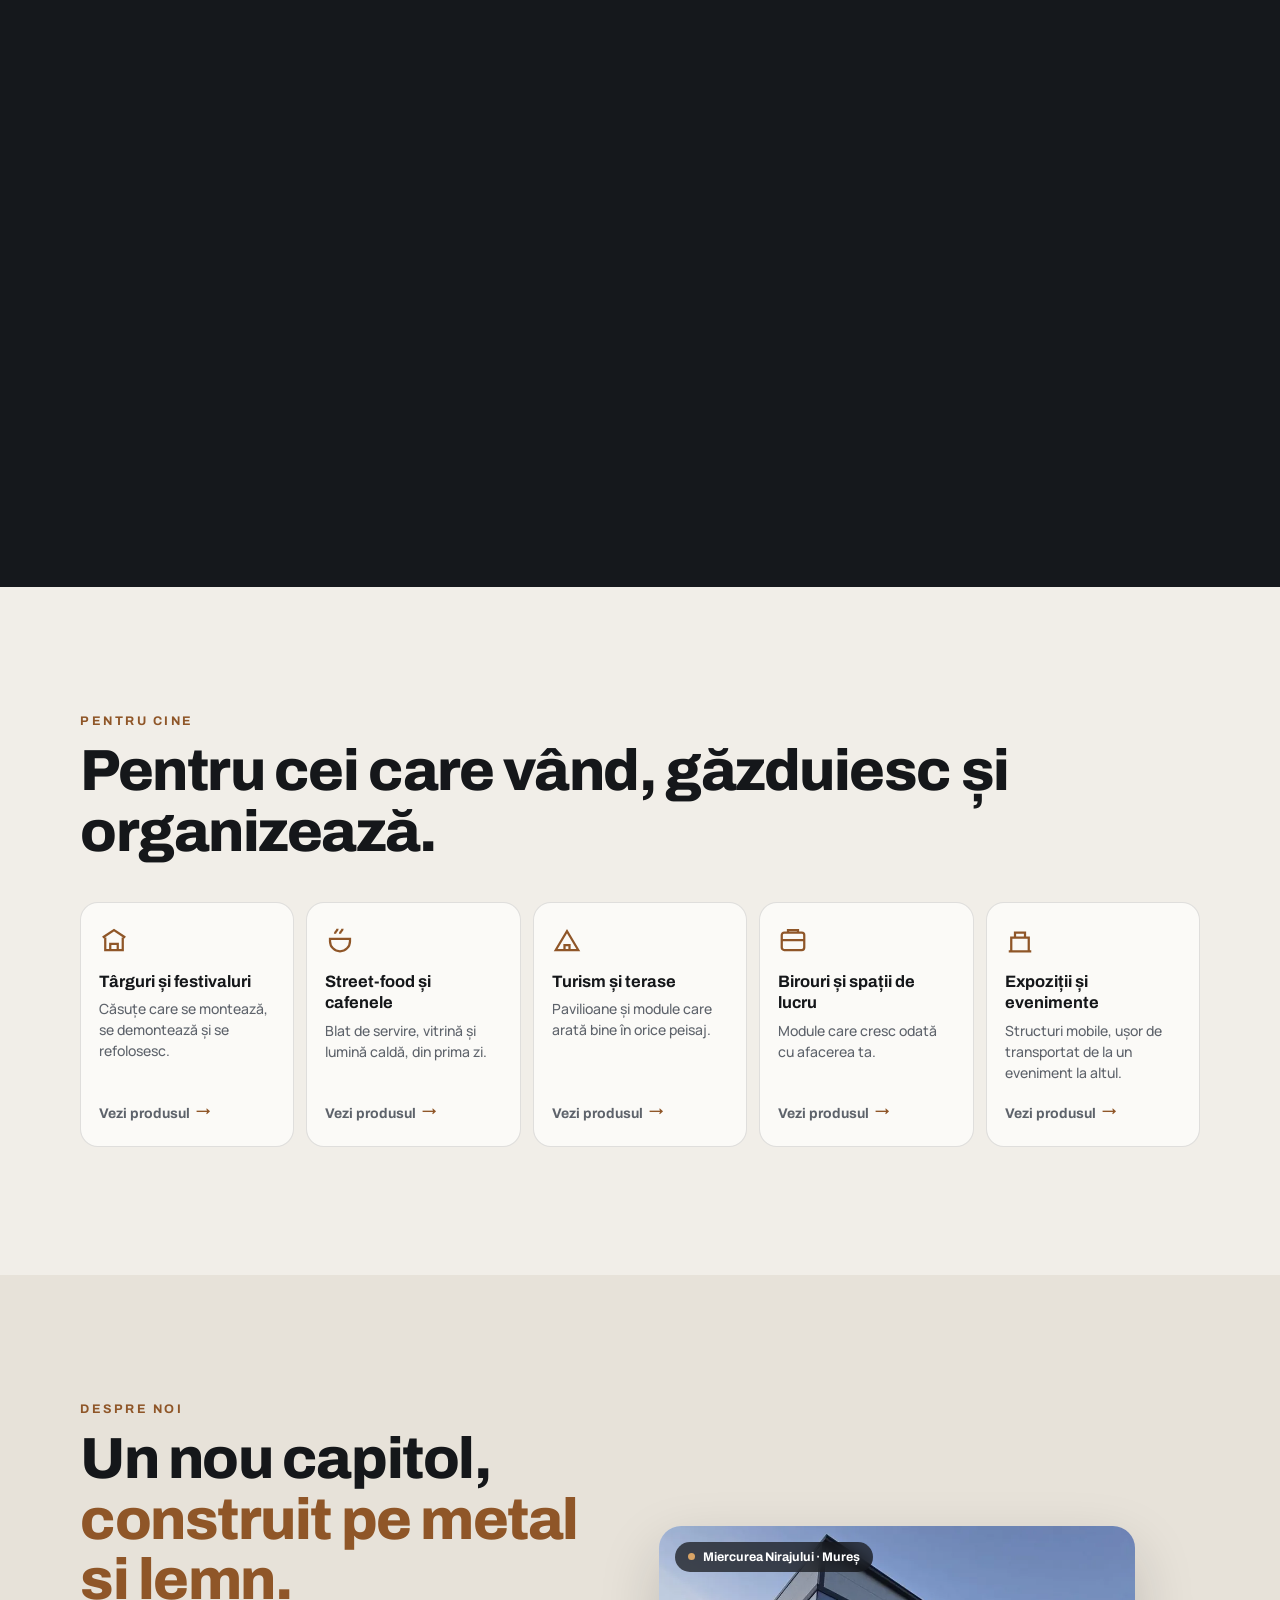
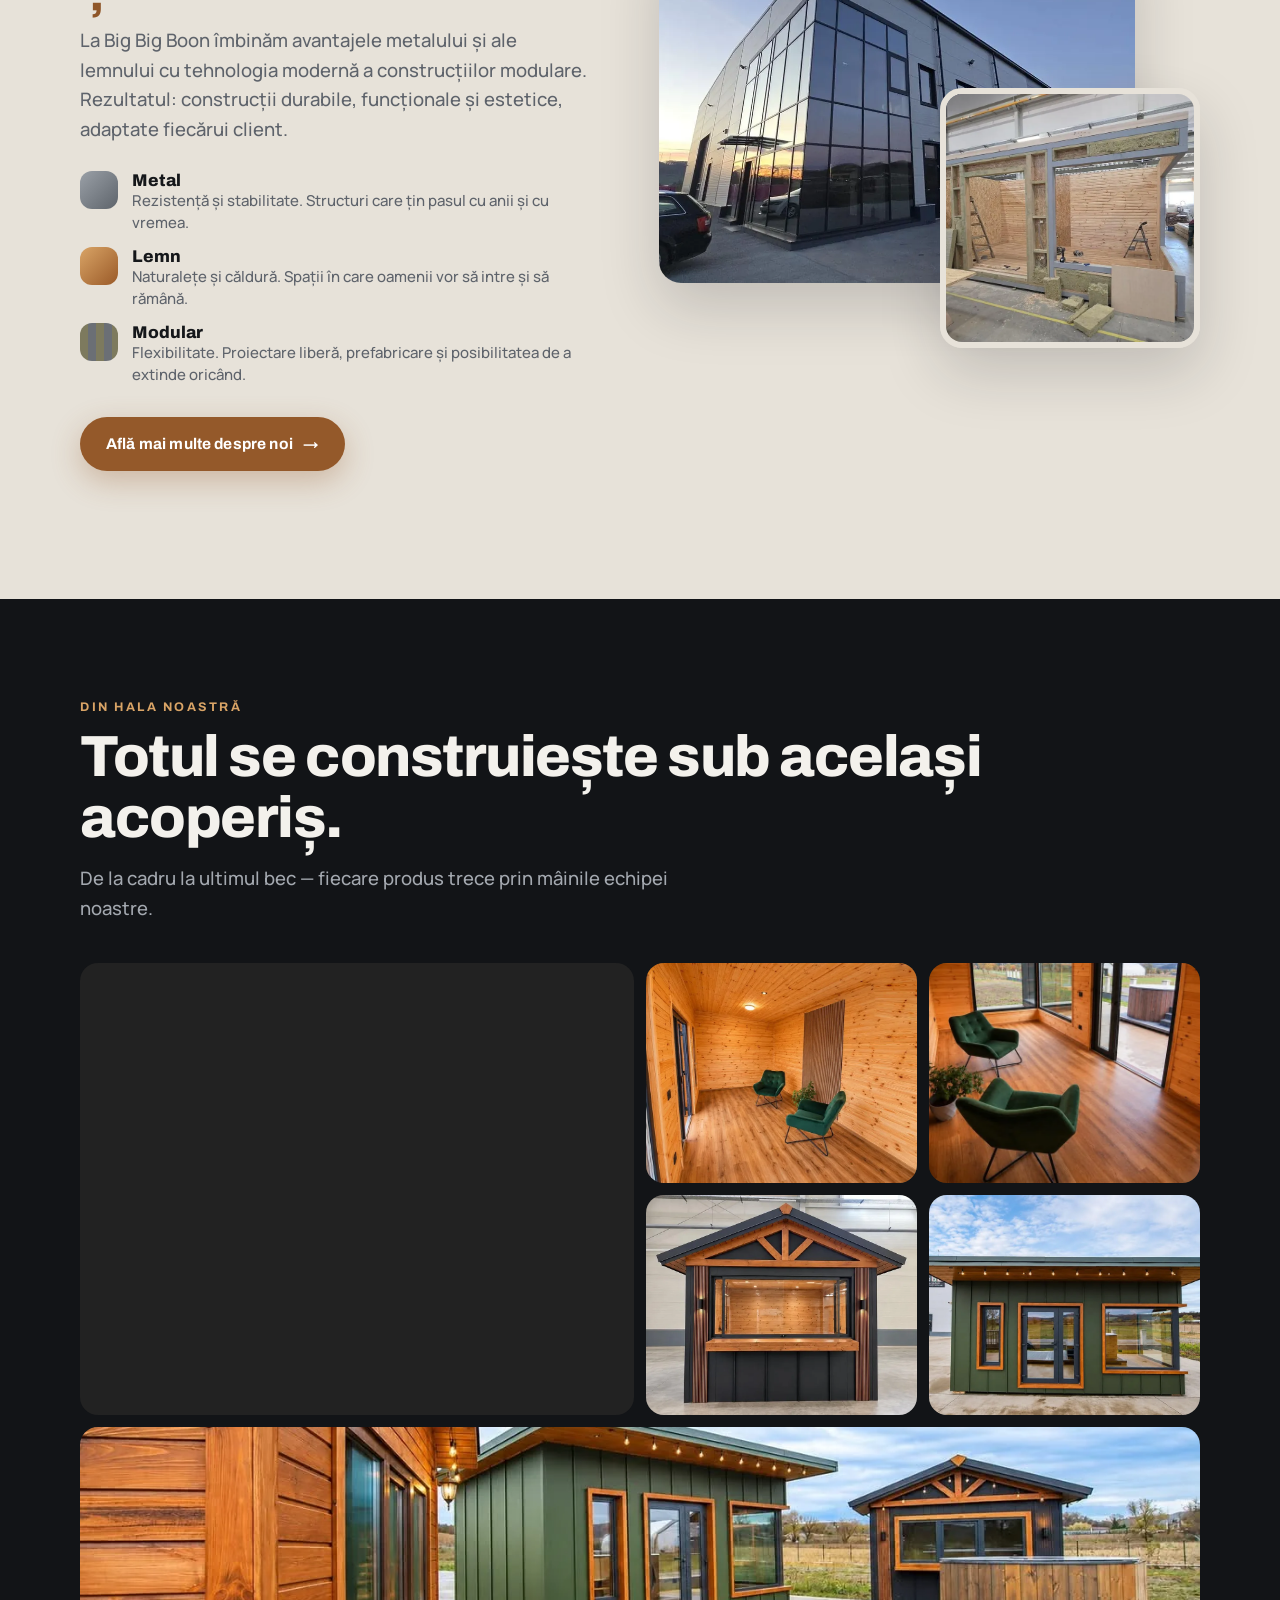
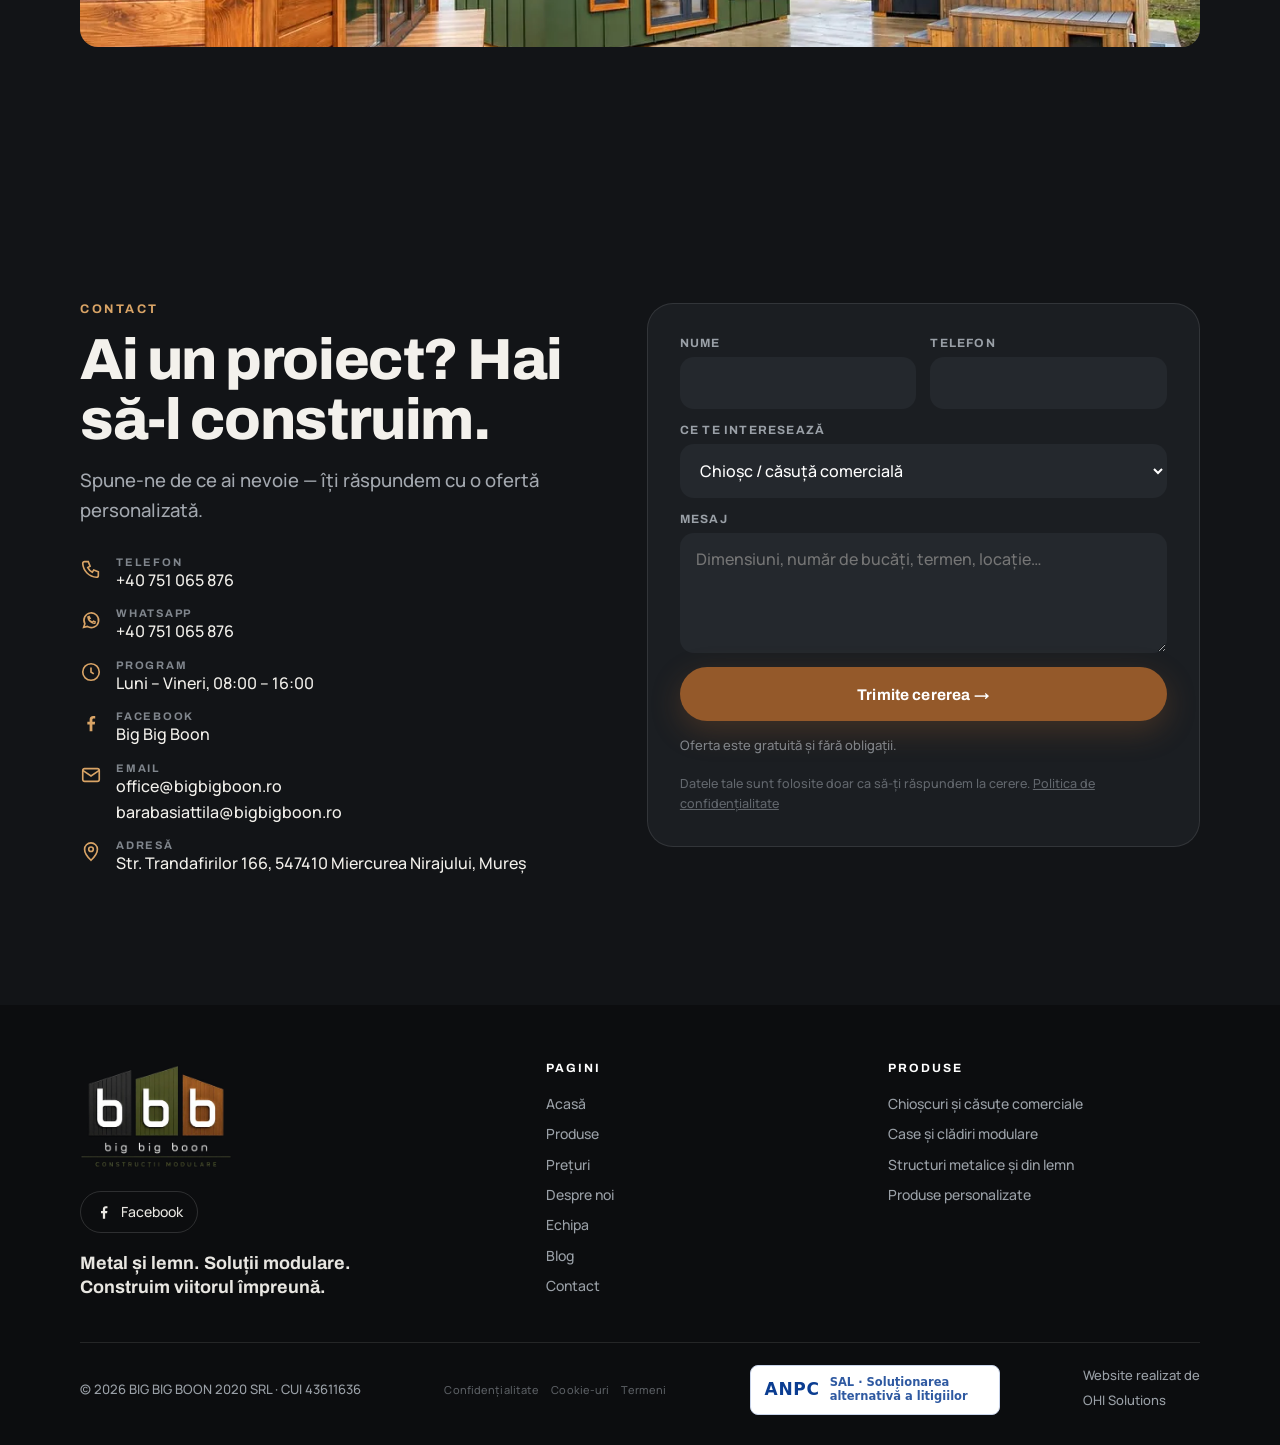
==== commit 958a1385: "Preview: hero with real photo and calmer column, Cum lucrăm section, shorter 3D builder Co-Authored-" ====
--- a/index.html
+++ b/index.html
@@ -440,7 +440,7 @@
 @media(prefers-reduced-motion:reduce){#intro{display:none}}
 
 /* ===== 3D builder (6 steps, spins left) ===== */
-.b3{position:relative;height:430vh;background:#15181c;color:#F1EFEA}
+.b3{position:relative;height:270vh;background:#15181c;color:#F1EFEA}
 .b3-ui{position:absolute;z-index:3;left:max(var(--pad),calc((100vw - 1240px)/2));top:50%;transform:translateY(-50%);width:min(400px,40vw)}
 .b3-ui h2{font-size:clamp(26px,2.8vw,38px);font-weight:800;margin-top:12px}
 .b3-list{list-style:none;margin-top:22px;display:flex;flex-direction:column;gap:2px;counter-reset:b}
@@ -455,7 +455,7 @@
 .b3-ui .btn{height:48px;font-size:14.5px}
 body.inbuild .mcta{transform:translateY(90px)!important}
 @media(max-width:900px){
-  .b3{height:460vh}
+  .b3{height:300vh}
   .b3-ui{left:12px;right:12px;width:auto;top:auto;bottom:14px;transform:none;padding:16px;border-radius:20px;background:rgba(24,27,31,.72);backdrop-filter:blur(14px);-webkit-backdrop-filter:blur(14px);border:1px solid rgba(255,255,255,.1)}
   .b3-ui .eyebrow{display:none}
   .b3-ui h2{font-size:19px;margin:0}
@@ -524,6 +524,31 @@
 .h2call{margin:16px 0 0;font:500 14px var(--fb);color:#A9A49A}.h2call a{color:#F1EEE8;font-weight:700;text-decoration:none;border-bottom:1px solid rgba(217,164,102,.6);margin:0 4px}
 @media(max-width:1100px){.h2tiles{grid-template-columns:repeat(2,1fr)}}
 @media(max-width:900px){.h2pick{margin-top:20px}.h2hrs{display:block;margin-top:2px;font-size:13px}}
+
+/* hero v4: real photo, calmer column + how-we-work */
+.h3ph{position:absolute;z-index:2;right:max(24px,calc((100vw - 1240px)/2));top:52%;transform:translateY(-50%);width:min(44vw,640px);aspect-ratio:1286/840;margin:0;border-radius:28px;box-shadow:0 50px 90px -40px rgba(0,0,0,.85),0 0 0 1px rgba(255,255,255,.08)}
+.h3ph picture,.h3ph img{display:block;width:100%;height:100%;border-radius:inherit}
+.h3ph img{object-fit:cover;filter:saturate(.95) contrast(1.06) brightness(.93);animation:h3kb 18s ease-out both}
+.h3grade{position:absolute;inset:0;border-radius:inherit;background:linear-gradient(200deg,rgba(255,190,120,.10),transparent 45%),linear-gradient(0deg,rgba(15,13,11,.55),transparent 40%);pointer-events:none}
+.h3ph{overflow:visible}.h3ph picture{overflow:hidden;border-radius:inherit}
+@keyframes h3kb{from{transform:scale(1.08)}to{transform:scale(1)}}
+.h3ph .h2chip{position:absolute;z-index:3}.h3ph .h2chip.c1{left:-34px;top:14%;right:auto;bottom:auto}.h3ph .h2chip.c2{right:18px;bottom:-22px;left:auto;top:auto}
+.hero2 .in>*{max-width:min(560px,42vw)}.hero2 .in>p:not(.h2note){max-width:min(480px,34vw)}
+.h2note a{color:#F1EEE8;font-weight:700;text-decoration:none;border-bottom:1px solid rgba(217,164,102,.6);margin-left:2px}
+@media(max-width:900px){
+ .h3ph{top:84px;left:14px;right:14px;width:auto;transform:none;aspect-ratio:auto;height:min(68vw,440px);border-radius:22px}
+ .h3ph .h2chip.c1{left:10px;top:10px}.h3ph .h2chip.c2{right:10px;bottom:10px}
+ .hero2 .in>*,.hero2 .in>p:not(.h2note){max-width:none}.hero2 .in{padding-top:calc(84px + min(68vw,440px) + 28px)!important}
+}
+.hw-sec{padding-top:clamp(56px,7vw,96px)}
+.hw{list-style:none;margin:34px 0 0;padding:0;display:grid;grid-template-columns:repeat(4,1fr);gap:16px;counter-reset:none}
+.hw li{position:relative;padding:22px 20px 24px;border-radius:20px;background:#fff;box-shadow:0 1px 0 rgba(0,0,0,.04),0 20px 40px -30px rgba(40,30,20,.35)}
+.hw b{display:inline-grid;place-items:center;height:30px;padding:0 10px;border-radius:99px;background:rgba(184,118,61,.12);color:var(--wood,#B8763D);font:800 13px var(--fd);letter-spacing:.06em}
+.hw h3{margin:14px 0 6px;font:800 18px/1.25 var(--fd);color:var(--ink)}.hw p{margin:0;color:#5b5f66;font-size:15px;line-height:1.55}
+.hw li:not(:last-child)::after{content:"";position:absolute;top:36px;right:-12px;width:8px;height:8px;border-top:2px solid rgba(184,118,61,.5);border-right:2px solid rgba(184,118,61,.5);transform:rotate(45deg)}
+.hwcta{margin-top:28px;display:flex;align-items:center;gap:18px;flex-wrap:wrap;color:#5b5f66;font-size:15px}.hwcta a{color:var(--ink);font-weight:700}
+@media(max-width:900px){.hw{grid-template-columns:1fr 1fr}.hw li::after{display:none}}
+@media(max-width:560px){.hw{grid-template-columns:1fr}}
 </style>
 <style>
 /* ===== hero: the kiosk on a warm stage, words that move ===== */
@@ -867,36 +892,19 @@
 
   <section class="hero hero2" id="acasa">
     <div class="h2bg" aria-hidden="true"><div class="h2sun"></div><div class="h2lines"></div><div class="h2dust" id="h2dust"></div></div>
-    <div class="h2stage h2big" aria-hidden="true">
-      <div class="h2pool"></div>
-      <svg class="h2floor" viewBox="0 0 1431 1250" preserveAspectRatio="xMidYMin meet" aria-hidden="true">
-        <defs><filter id="fb1" x="-50%" y="-50%" width="200%" height="200%"><feGaussianBlur stdDeviation="75"/></filter><filter id="fb2" x="-20%" y="-20%" width="140%" height="140%"><feGaussianBlur stdDeviation="9"/></filter><filter id="fb4" x="-40%" y="-40%" width="180%" height="180%"><feGaussianBlur stdDeviation="26"/></filter><filter id="fb3" x="-10%" y="-10%" width="120%" height="120%"><feGaussianBlur stdDeviation="2.5"/></filter>
-        <radialGradient id="fg" cx="0.660" cy="0.717" r=".62"><stop offset="0" stop-color="#3a2c20"/><stop offset=".45" stop-color="#241c16"/><stop offset="1" stop-color="#151311" stop-opacity="0"/></radialGradient>
-        <linearGradient id="sp" x1="0" y1="0" x2="0" y2="1"><stop offset="0" stop-color="#ffc98a" stop-opacity=".55"/><stop offset="1" stop-color="#ffb060" stop-opacity="0"/></linearGradient></defs>
-        <polygon points="345,417 -440,726 1130,1123 1915,814" fill="url(#fg)" filter="url(#fb1)" opacity=".95"/>
-        <polygon points="510,565 56,745 965,975 1419,795" fill="#2a2420" opacity=".6" filter="url(#fb4)"/>
-        <polygon class="spl" points="366,810 548,856 457,892 275,846" fill="#ffbe78" opacity=".26" style="--o:.26" filter="url(#fb4)"/>
-        <polygon class="spl" points="614,872 919,950 795,999 490,921" fill="#ffbe78" opacity=".3" style="--o:.3" filter="url(#fb4)"/>
-        <polygon class="spl" points="965,948 1254,834 1419,876 1130,990" fill="#ffbe78" opacity=".34" style="--o:.34" filter="url(#fb4)"/>
-        <polygon points="527,580 106,747 948,960 1369,793" fill="#000" opacity=".85" filter="url(#fb2)"/>
-        <polyline points="118,747 944,956 1357,793" fill="none" stroke="#000" stroke-width="14" stroke-linejoin="round" opacity=".9" filter="url(#fb3)" transform="translate(0,4)"/>
-      </svg>
-      <picture><source media="(max-width:900px)" srcset="img/modul-cut3-720.webp 720w, img/modul-cut3-960.webp 960w" sizes="94vw"><img class="h2kiosk" src="img/modul-cut3.webp" alt="" width="1431" height="969" fetchpriority="high"></picture>
-      <div class="h2shadow"></div>
-      <div class="h2ground"></div>
-      <div class="h2glass g1"><i></i></div><div class="h2glass g2"><i></i></div><div class="h2glass g3"><i></i></div>
-      <span class="spk" style="--x:63.5%;--y:37.5%;--d:0s"></span><span class="spk" style="--x:79%;--y:41%;--d:1.6s;--s:.8"></span><span class="spk" style="--x:44%;--y:76%;--d:3.1s;--s:.7"></span><span class="spk" style="--x:33%;--y:44.5%;--d:4.4s;--s:.65"></span>
+    <figure class="h3ph">
+      <picture><source media="(max-width:900px)" srcset="img/f-ansamblu-module-chiosc-ciubar-600.webp 600w, img/f-ansamblu-module-chiosc-ciubar-1286.webp 1286w" sizes="100vw"><img src="img/f-ansamblu-module-chiosc-ciubar-1286.webp" alt="Modul verde cu terasă și chioșc din lemn, construite de Big Big Boon" width="1286" height="840" fetchpriority="high"></picture>
+      <i class="h3grade" aria-hidden="true"></i>
       <div class="h2chip c1"><i><svg viewBox="0 0 24 24" fill="none" stroke="currentColor" stroke-width="1.8"><path d="M3 21V9l6-4v4l6-4v4l6-4v16z"/></svg></i><span><b data-t="chip1b">Producție proprie</b><small data-t="chip1s">Hala din Miercurea Nirajului</small></span></div>
       <div class="h2chip c2"><i><svg viewBox="0 0 24 24" fill="none" stroke="currentColor" stroke-width="1.8"><path d="M3 7h18M3 7v10M21 7v10M7 7v3M11 7v4M15 7v3M19 7v4"/></svg></i><span><b data-t="chip2b">La dimensiunile tale</b><small data-t="chip2s">Locuință, birou sau comerț</small></span></div>
-    </div>
+    </figure>
     <div class="in">
       <div class="eyebrow" data-t="heroEy">Big Big Boon · Construcții modulare · Mureș</div>
       <h1 class="h2title"><span data-t="heroA">Construim</span><span class="rot" id="heroRot" aria-live="off"><span class="on">chioșcuri comerciale</span></span><em data-t="heroB">din metal și lemn.</em></h1>
       <p data-t="heroP">Case, birouri și chioșcuri modulare din metal și lemn, la dimensiunile tale — proiectate și construite în hala noastră din Miercurea Nirajului.</p>
       <div class="ctas"><button class="btn p" data-go="contact"><span data-t="ctaQuote">Cere ofertă</span> →</button><a class="btn g" href="#build" data-t="heroC3d">Configurează în 3D</a></div>
-      <p class="h2note" data-t="ctaNote">Ofertă gratuită, fără obligații.</p>
-      <div class="h2pick"><p data-t="ht0">Ce vrei să construiești? Alege și cere ofertă:</p><div class="h2tiles"><button type="button" class="h2t" data-go="contact" data-type="0" data-label="Chioșc comercial"><img src="img/f-chiosc-premium-negru-lemn-600.webp" alt="Chioșc comercial negru cu lemn, produs de Big Big Boon" width="600" height="400" loading="eager" decoding="async"><span data-t="ht1">Chioșc comercial</span></button><button type="button" class="h2t" data-go="contact" data-type="1" data-label="Casă modulară"><img src="img/f-modul-verde-fatada-600.webp" alt="Casă modulară verde cu ferestre mari" width="600" height="400" loading="eager" decoding="async"><span data-t="ht2">Casă modulară</span></button><button type="button" class="h2t" data-go="contact" data-type="1" data-label="Birou modular"><img src="img/f-interior-modul-ferestre-mari-600.webp" alt="Interior de birou modular din lemn cu ferestre mari" width="600" height="400" loading="eager" decoding="async"><span data-t="ht3">Birou modular</span></button><button type="button" class="h2t" data-go="contact" data-type="2" data-label="Structură metal / lemn"><img src="img/cover-metal-sau-lemn-structura.webp" alt="Construcție din tablă cutată verde în hala Big Big Boon" width="600" height="400" loading="eager" decoding="async"><span data-t="ht4">Structură metal / lemn</span></button></div></div>
-      <p class="h2call"><span data-t="hcall">Preferi să vorbești direct?</span> <a href="tel:+40751065876">0751 065 876</a> <span class="h2hrs" data-t="hhrs">L–V, 08–16</span></p>
+      <p class="h2note"><span data-t="ctaNote">Ofertă gratuită, fără obligații.</span> <span data-t="hcall2">Sau sună:</span> <a href="tel:+40751065876">0751 065 876</a></p>
+
       <ul class="h2facts"><li data-t="hf1">Producție proprie în Mureș</li><li data-t="hf2">Dimensiuni la comandă</li><li data-t="hf3">Mobile și demontabile</li></ul>
     </div>
     <div class="h2marq" aria-hidden="true"><div class="tr" id="heroMarq"></div></div>
@@ -929,6 +937,20 @@
           <div class="tags"><span data-t="t_gard">Grădină</span><span data-t="t_deco">Decor</span><span data-t="t_cust">La comandă</span></div><div class="pcbtns"><button type="button" class="btn g pmore" data-more="3"><span data-t="btnMore">Vezi mai mult</span></button><button type="button" class="btn p ppick" data-pickp="3"><span data-t="btnPick">Alege asta</span> →</button></div></div></article>
       </div>
       <div class="prcta rv"><button class="btn o" data-go="contact"><span data-t="prCta">Ai o idee anume? Spune-ne și îți pregătim o ofertă</span> →</button></div>
+    </div>
+  </section>
+
+  <section class="sec hw-sec" id="cum">
+    <div class="wrap">
+      <div class="eyebrow rv" data-t="hwEy">Cum lucrăm</div>
+      <h2 class="h2 rv" data-t="hwH">De la primul telefon la montaj.</h2>
+      <ol class="hw">
+        <li class="rv"><b>01</b><h3 data-t="hw1">Ne spui ce ai nevoie</h3><p data-t="hw1p">Ne suni, completezi formularul sau treci pe la hala noastră din Miercurea Nirajului.</p></li>
+        <li class="rv"><b>02</b><h3 data-t="hw2">Proiect și ofertă</h3><p data-t="hw2p">Stabilim împreună dimensiunile, materialele și finisajele, apoi primești oferta personalizată.</p></li>
+        <li class="rv"><b>03</b><h3 data-t="hw3">Producție în hala proprie</h3><p data-t="hw3p">Structura, izolația, placarea și finisajele se fac în atelierul nostru, sub același acoperiș.</p></li>
+        <li class="rv"><b>04</b><h3 data-t="hw4">Transport și montaj</h3><p data-t="hw4p">Construcția e gândită pentru transport ușor; o livrăm și o montăm la locul ei.</p></li>
+      </ol>
+      <div class="hwcta rv"><button class="btn p" data-go="contact"><span data-t="ctaQuote">Cere ofertă</span> →</button><span><span data-t="hcall3">sau sună direct:</span> <a href="tel:+40751065876">0751 065 876</a></span></div>
     </div>
   </section>
 
@@ -1723,8 +1745,8 @@
   try{
     if(typeof T!=='undefined'){
       T.hu=T.hu||{};T.en=T.en||{};
-      Object.assign(T.hu,{heroC3d:'Tervezd meg 3D-ben',ht0:'Mit szeretnél építeni? Válassz és kérj ajánlatot:',ht1:'Árusítóház',ht2:'Moduláris ház',ht3:'Moduláris iroda',ht4:'Fém- / faszerkezet',hcall:'Inkább beszélnél?',hhrs:'H–P, 08–16',heroA:'Építünk',heroB:'fémből és fából.',hf1:'Saját gyártás Maros megyében',hf2:'Méretre készül',hf3:'Mobil és szétszerelhető'});
-      Object.assign(T.en,{heroC3d:'Configure in 3D',ht0:'What do you want to build? Pick one and get a quote:',ht1:'Retail kiosk',ht2:'Modular home',ht3:'Modular office',ht4:'Metal / wood structure',hcall:'Prefer to talk?',hhrs:'Mon–Fri, 08–16',heroA:'We build',heroB:'from metal and wood.',hf1:'Made in our own hall in Mureș',hf2:'Built to your size',hf3:'Mobile and demountable'});
+      Object.assign(T.hu,{hcall2:'Vagy hívj:',hcall3:'vagy hívj közvetlenül:',hwEy:'Hogyan dolgozunk',hwH:'Az első telefontól a szerelésig.',hw1:'Elmondod, mire van szükséged',hw1p:'Felhívsz, kitöltöd az űrlapot, vagy benézel nyárádszeredai csarnokunkba.',hw2:'Terv és ajánlat',hw2p:'Közösen meghatározzuk a méreteket, anyagokat és felületeket, majd megkapod a személyre szabott ajánlatot.',hw3:'Gyártás saját csarnokban',hw3p:'A szerkezet, a szigetelés, a burkolat és a felületek a műhelyünkben készülnek, egy fedél alatt.',hw4:'Szállítás és szerelés',hw4p:'Az építmény könnyű szállításra készül; leszállítjuk és a helyén felszereljük.',heroC3d:'Tervezd meg 3D-ben',ht0:'Mit szeretnél építeni? Válassz és kérj ajánlatot:',ht1:'Árusítóház',ht2:'Moduláris ház',ht3:'Moduláris iroda',ht4:'Fém- / faszerkezet',hcall:'Inkább beszélnél?',hhrs:'H–P, 08–16',heroA:'Építünk',heroB:'fémből és fából.',hf1:'Saját gyártás Maros megyében',hf2:'Méretre készül',hf3:'Mobil és szétszerelhető'});
+      Object.assign(T.en,{hcall2:'Or call:',hcall3:'or call directly:',hwEy:'How we work',hwH:'From the first call to installation.',hw1:'Tell us what you need',hw1p:'Call us, fill in the form, or visit our hall in Miercurea Nirajului.',hw2:'Design and quote',hw2p:'We agree on sizes, materials and finishes together, then you get a custom quote.',hw3:'Built in our own hall',hw3p:'Frame, insulation, cladding and finishes are made in our workshop, under one roof.',hw4:'Transport and installation',hw4p:'Built for easy transport; we deliver it and install it on site.',heroC3d:'Configure in 3D',ht0:'What do you want to build? Pick one and get a quote:',ht1:'Retail kiosk',ht2:'Modular home',ht3:'Modular office',ht4:'Metal / wood structure',hcall:'Prefer to talk?',hhrs:'Mon–Fri, 08–16',heroA:'We build',heroB:'from metal and wood.',hf1:'Made in our own hall in Mureș',hf2:'Built to your size',hf3:'Mobile and demountable'});
       if(typeof RO!=='undefined'){RO.heroA=RO.heroA||'Construim';RO.heroB=RO.heroB||'din metal și lemn.';RO.hf1=RO.hf1||'Producție proprie în Mureș';RO.hf2=RO.hf2||'Dimensiuni la comandă';RO.hf3=RO.hf3||'Mobile și demontabile';}
     }
   }catch(e){}
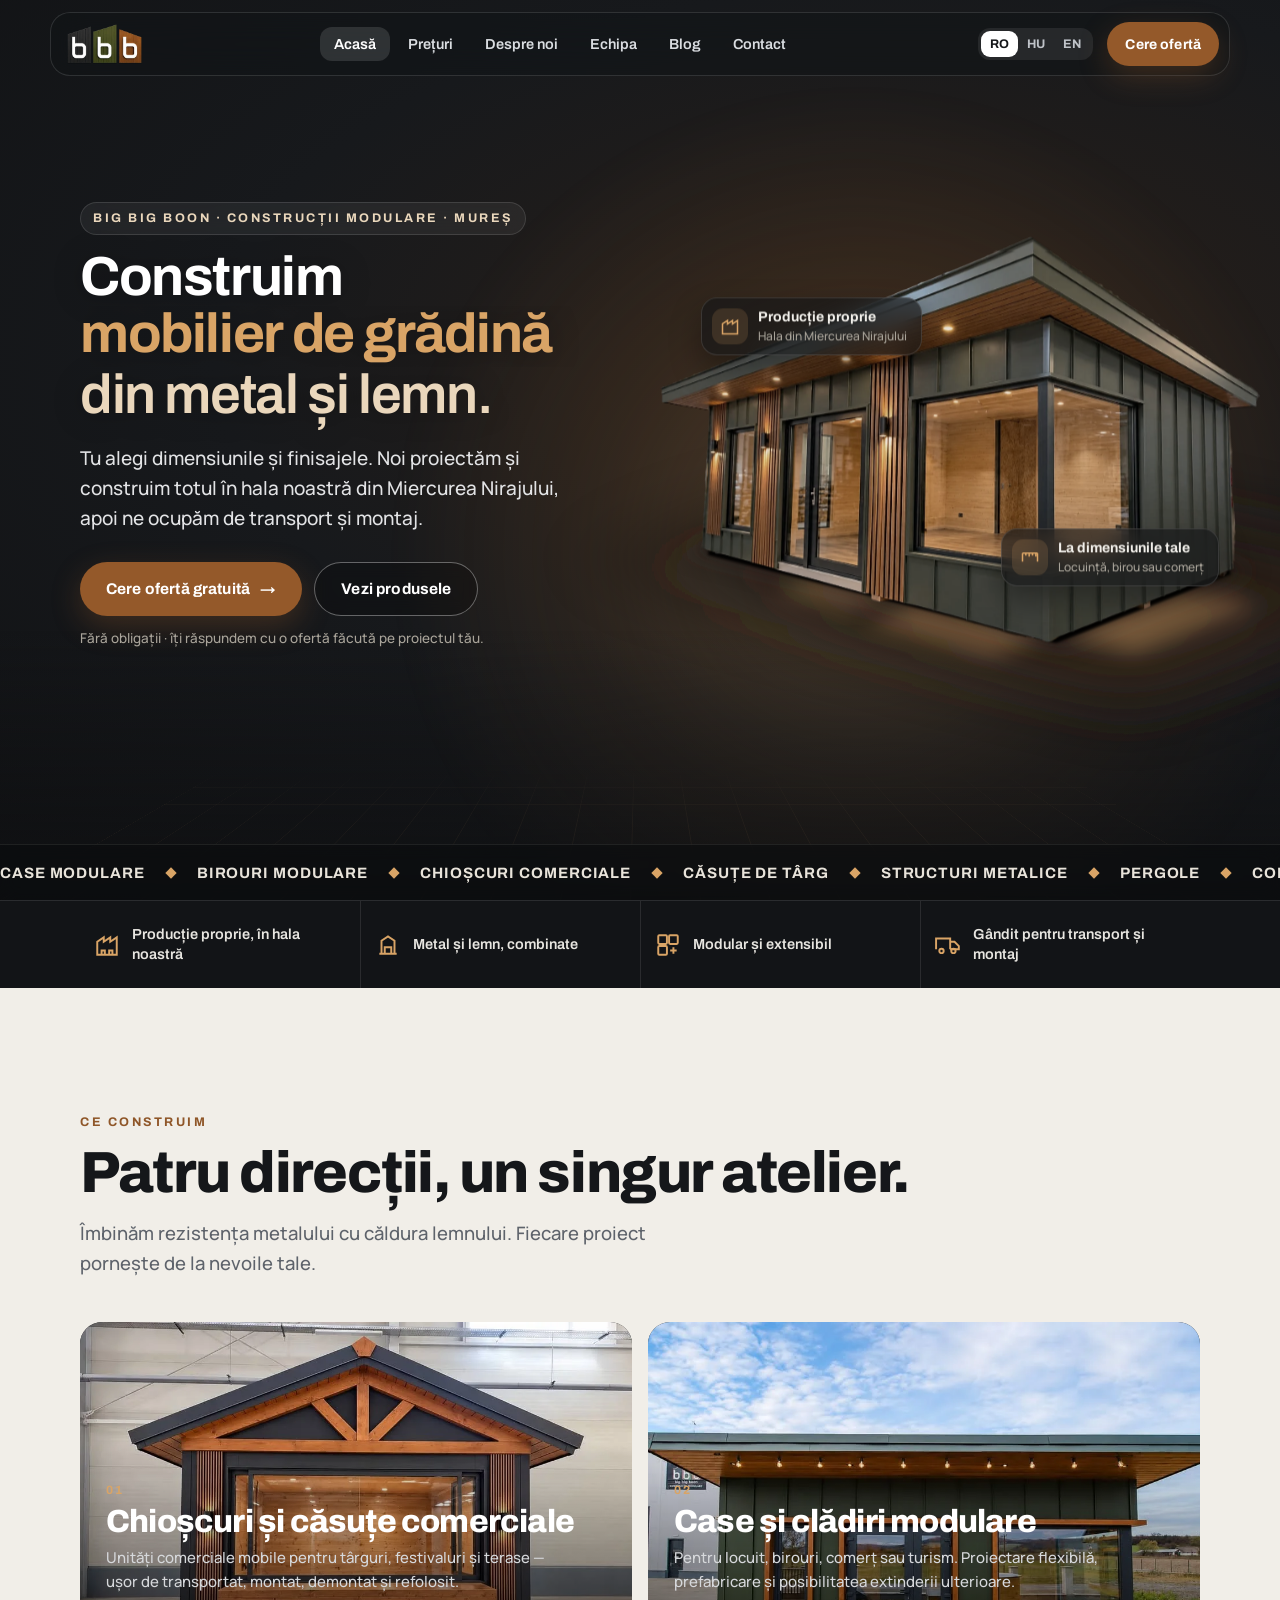
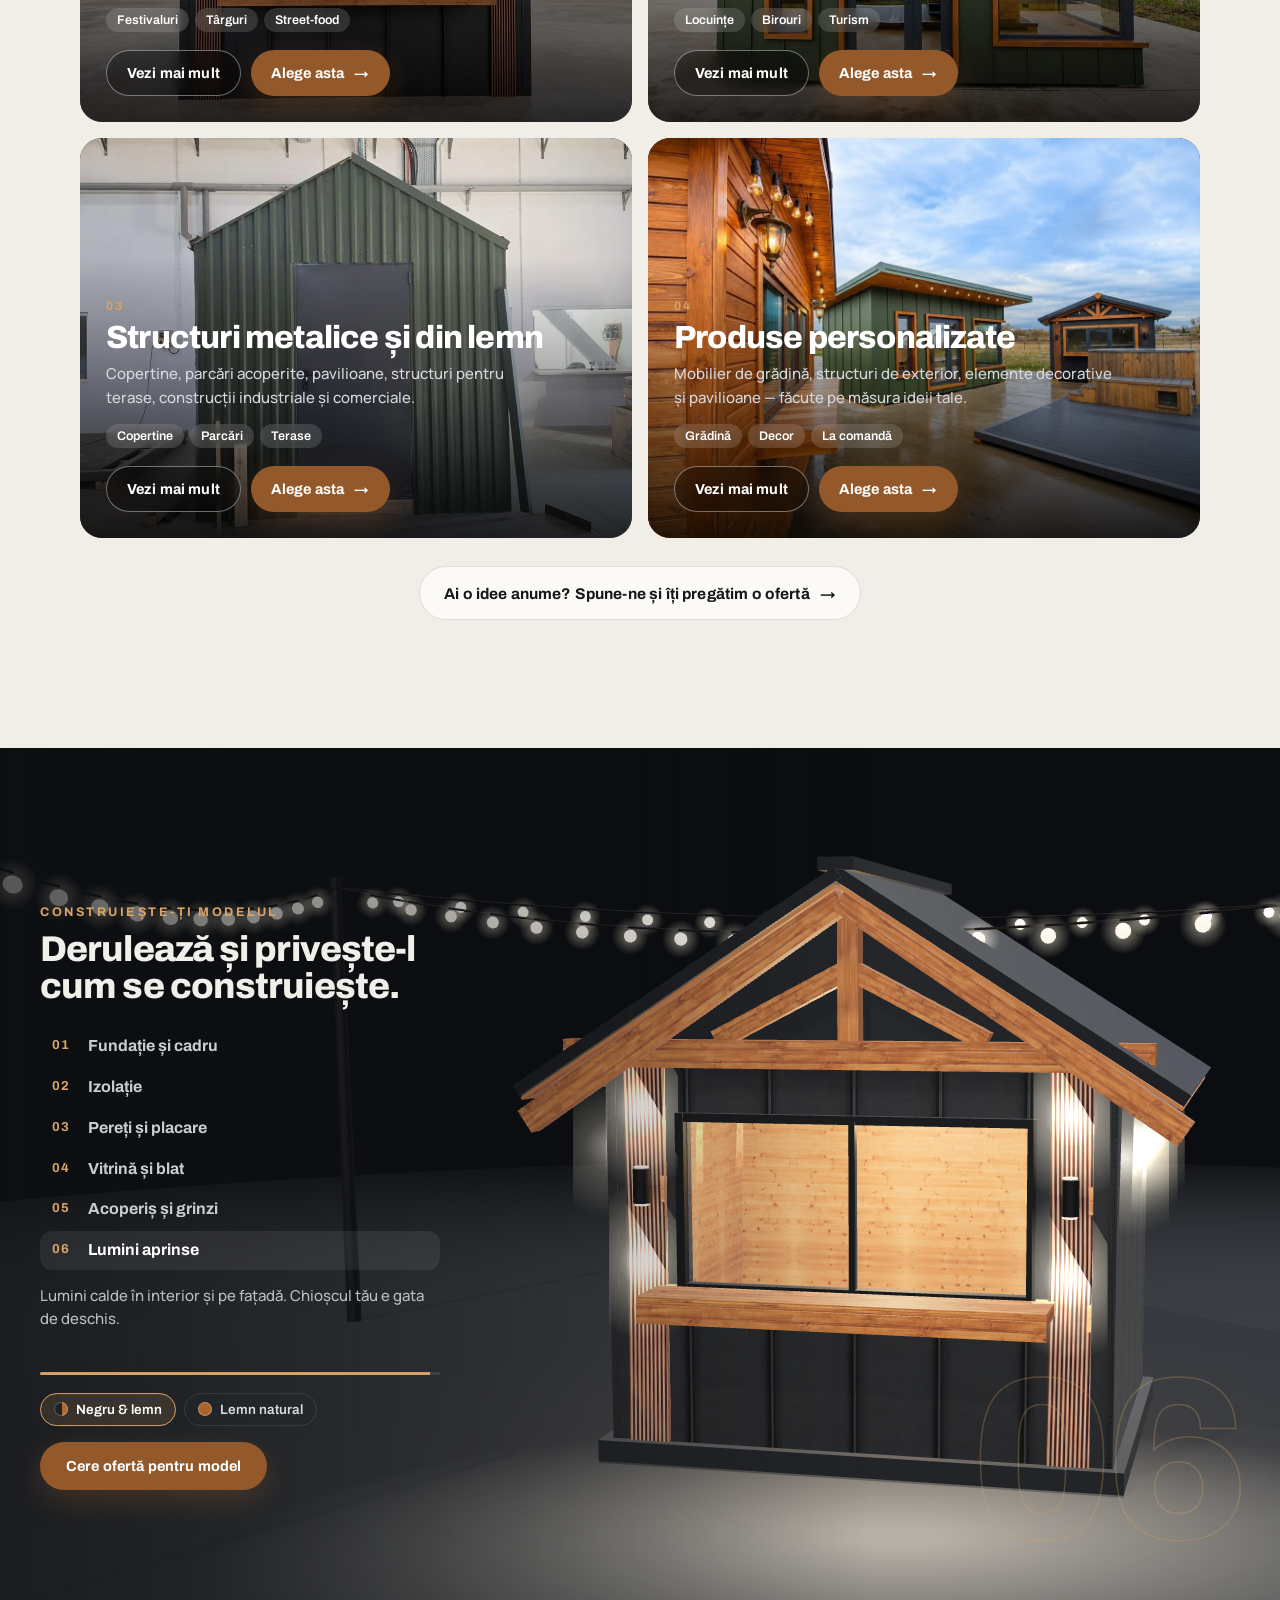
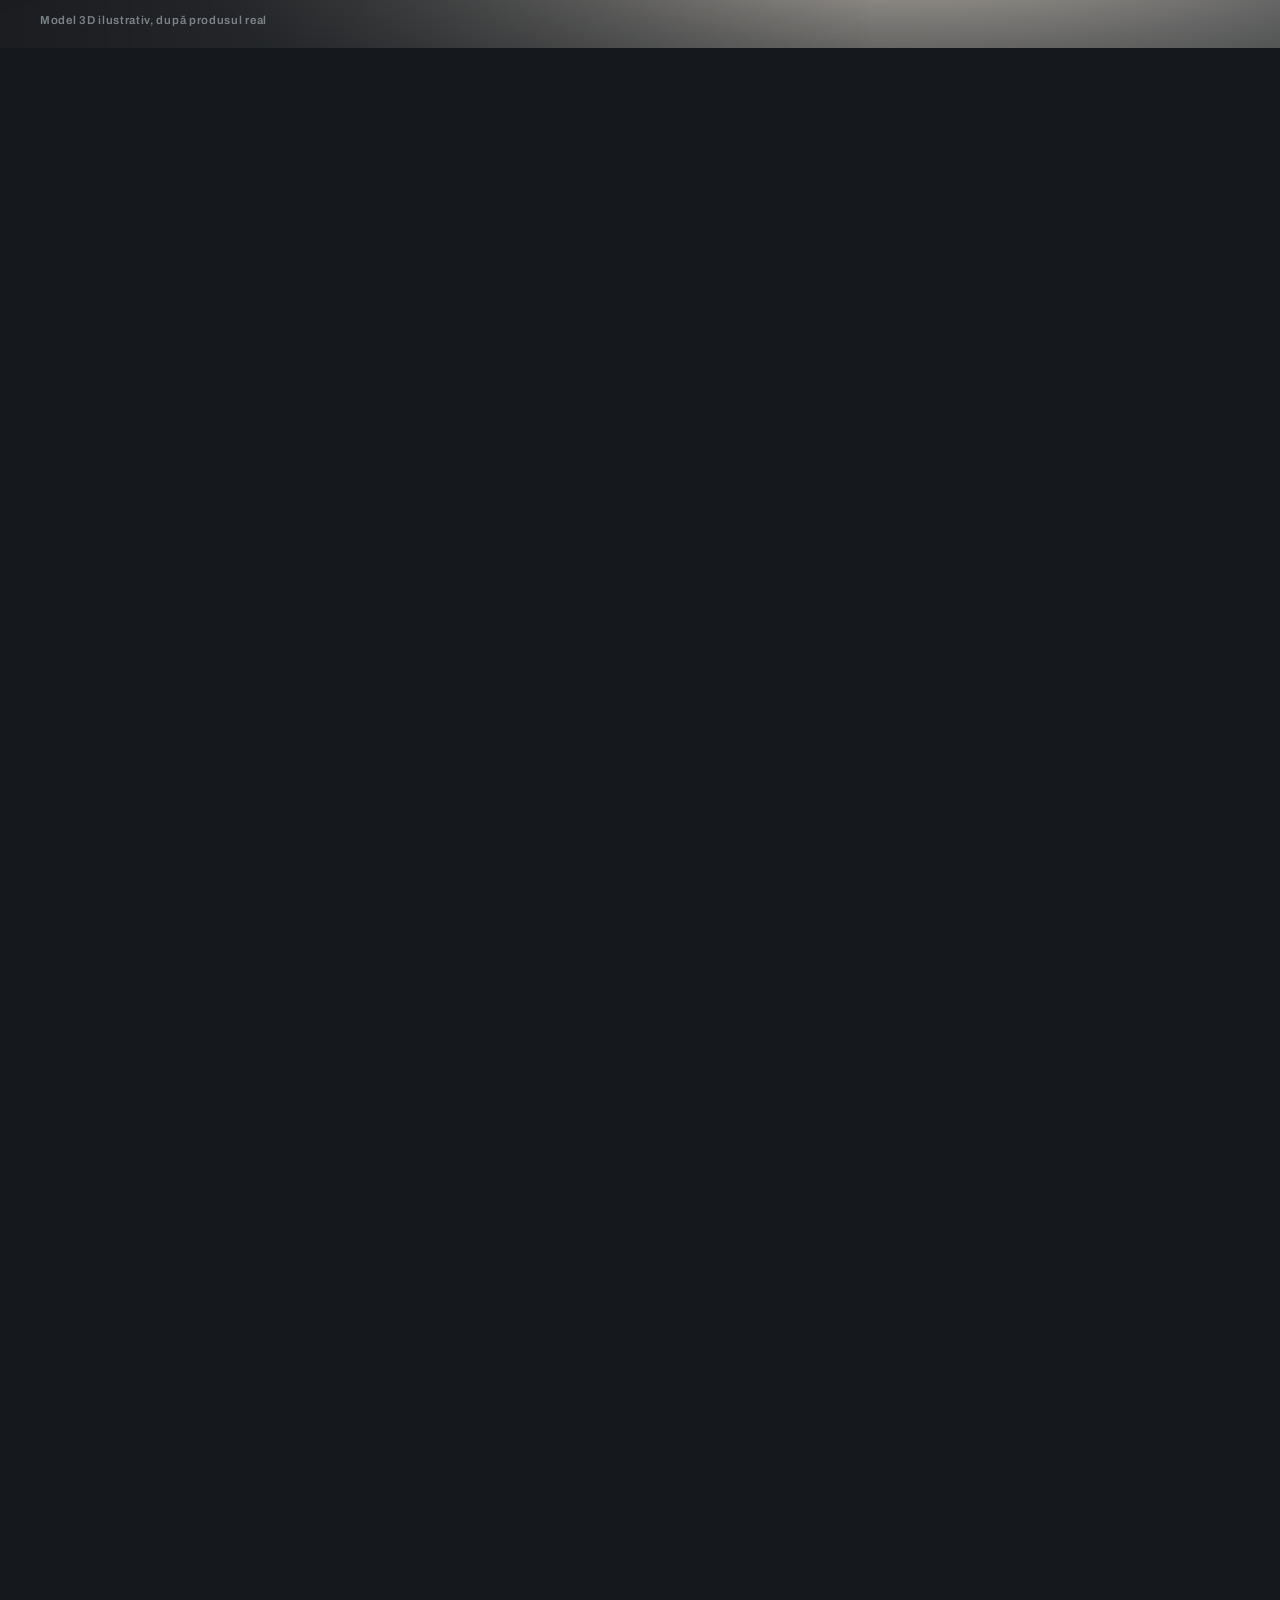
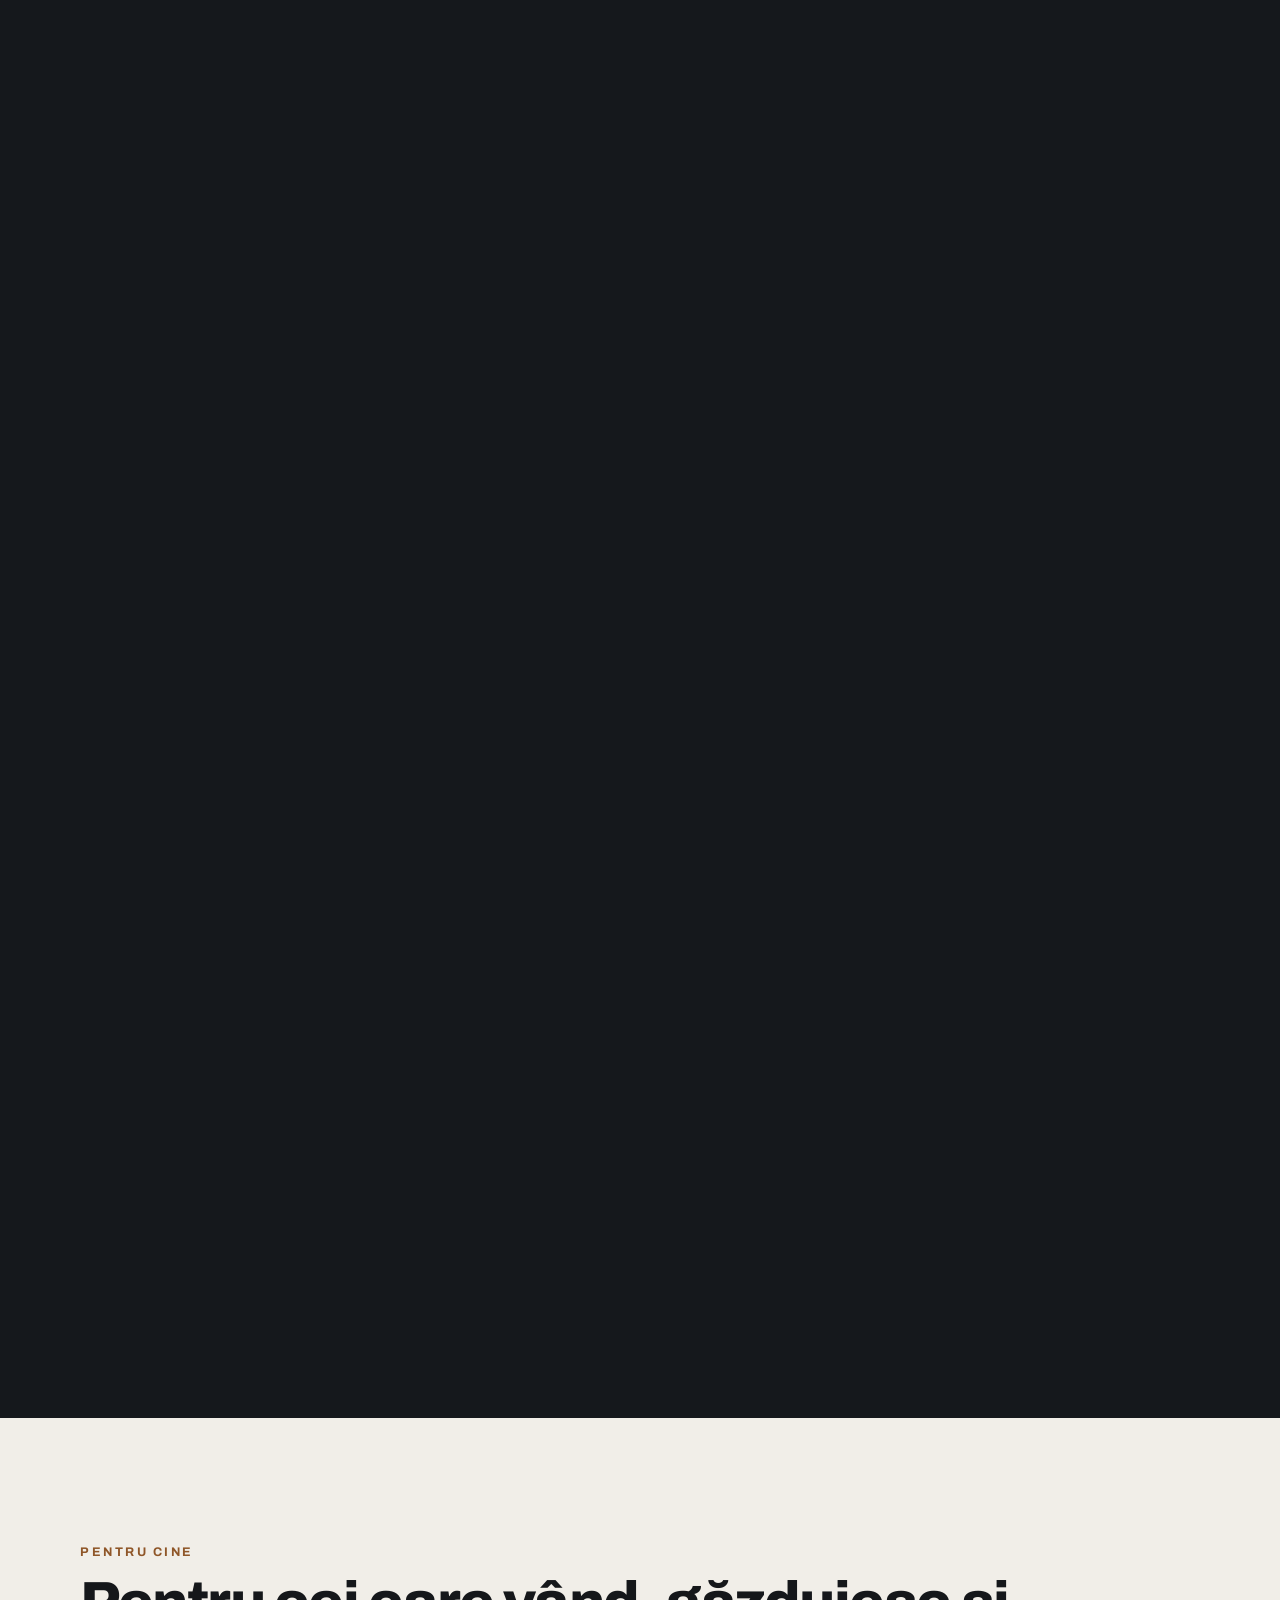
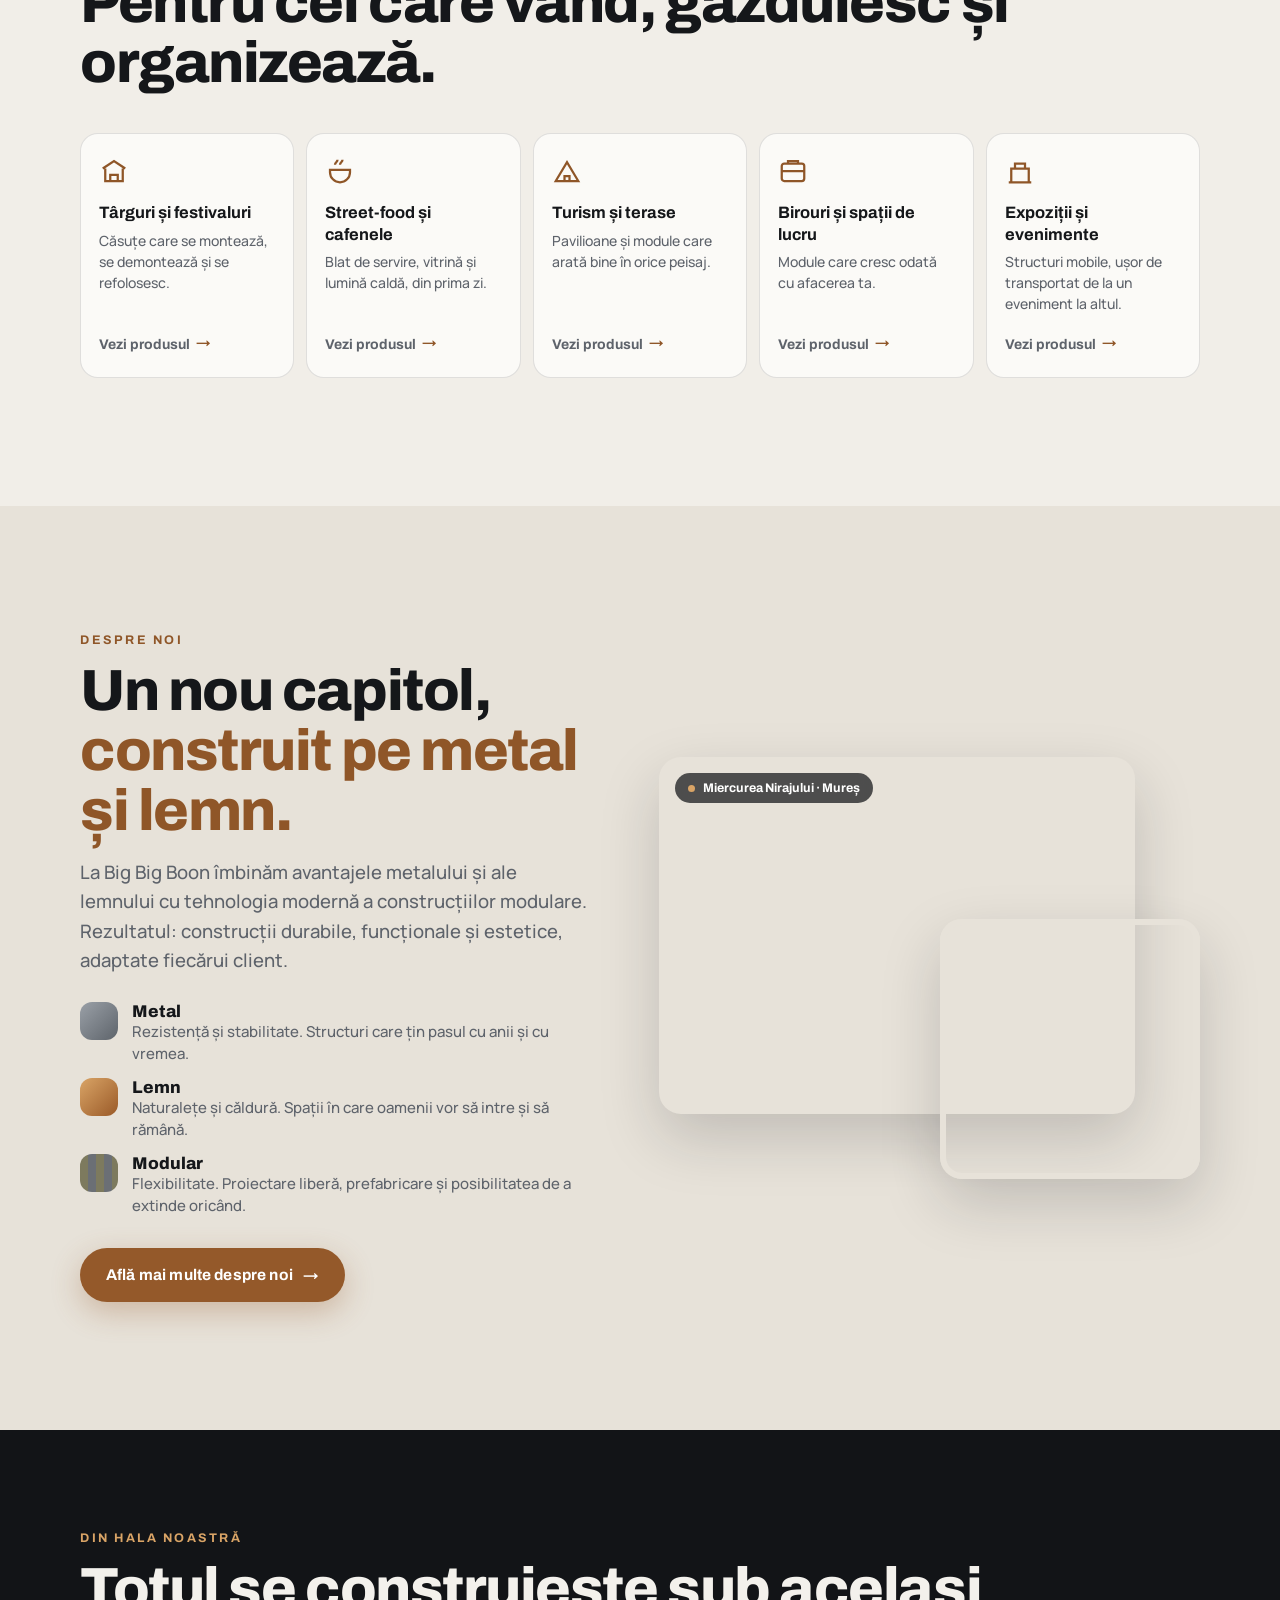
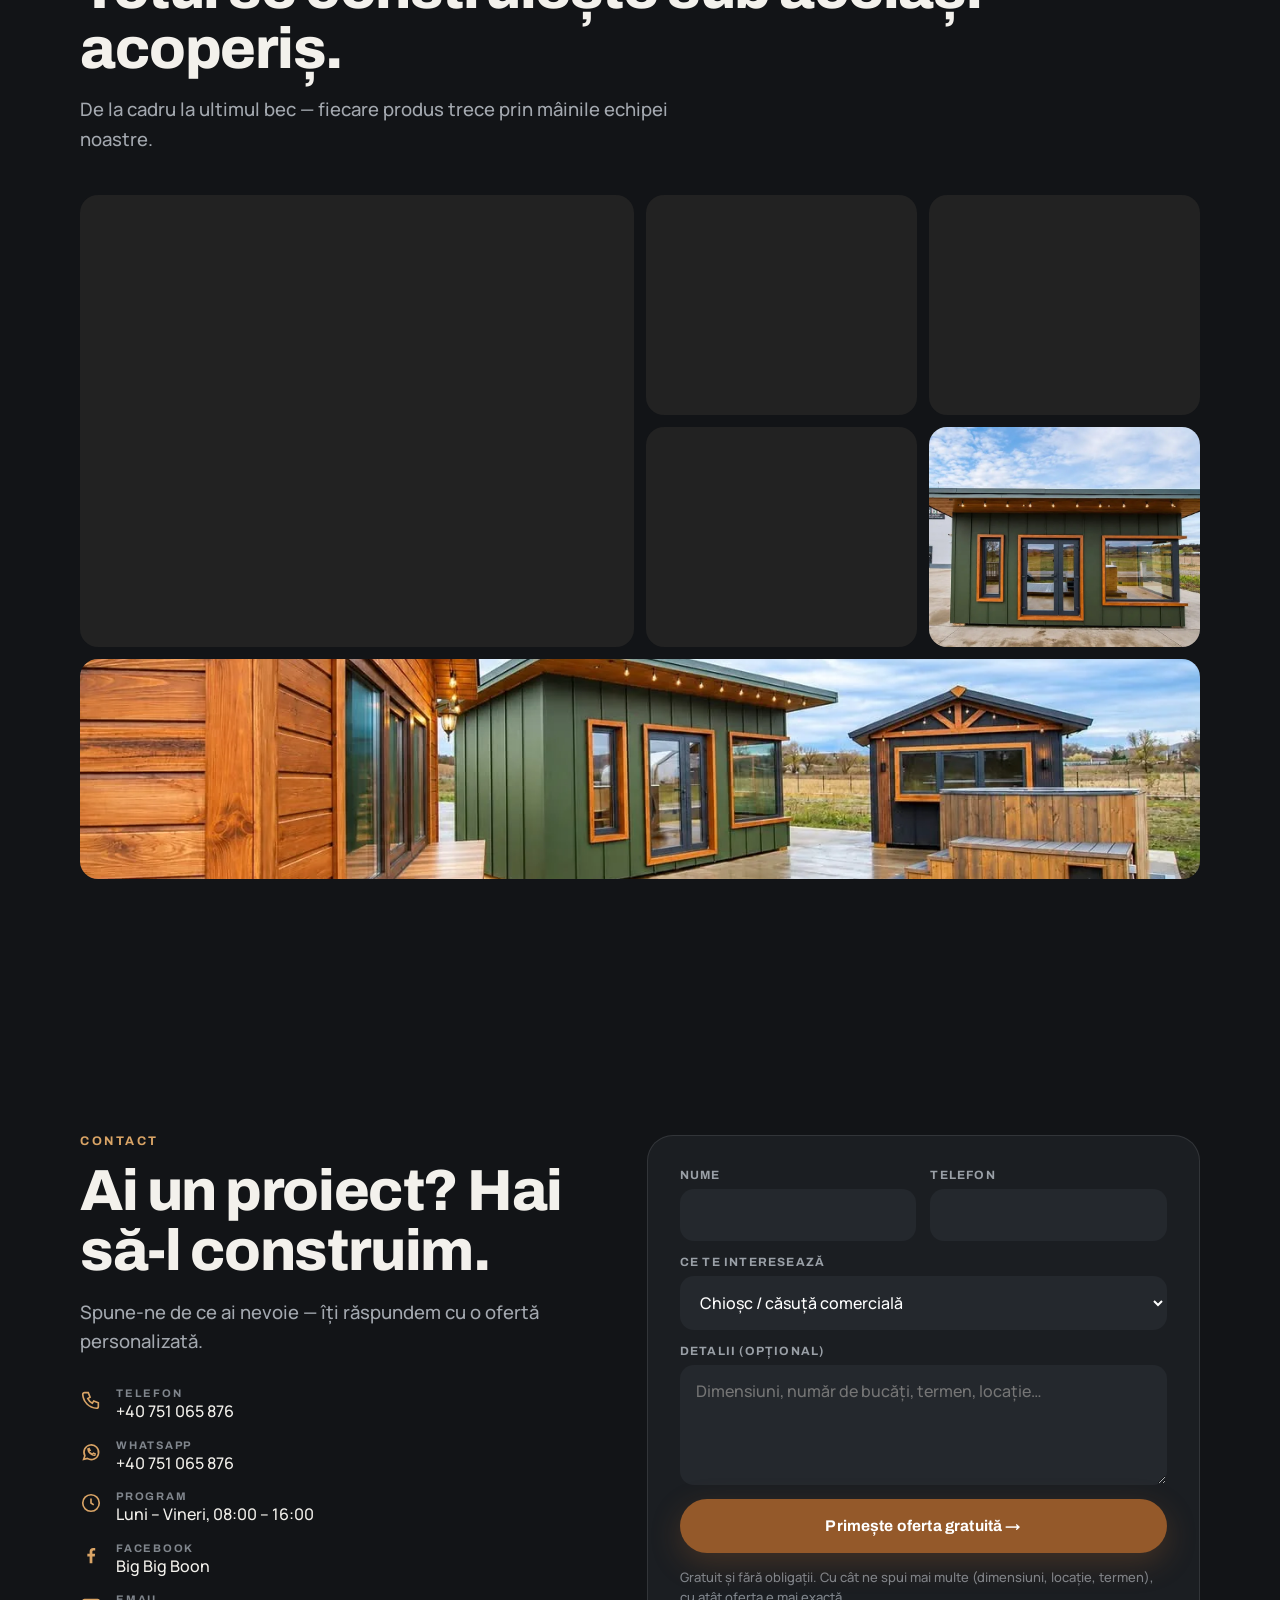
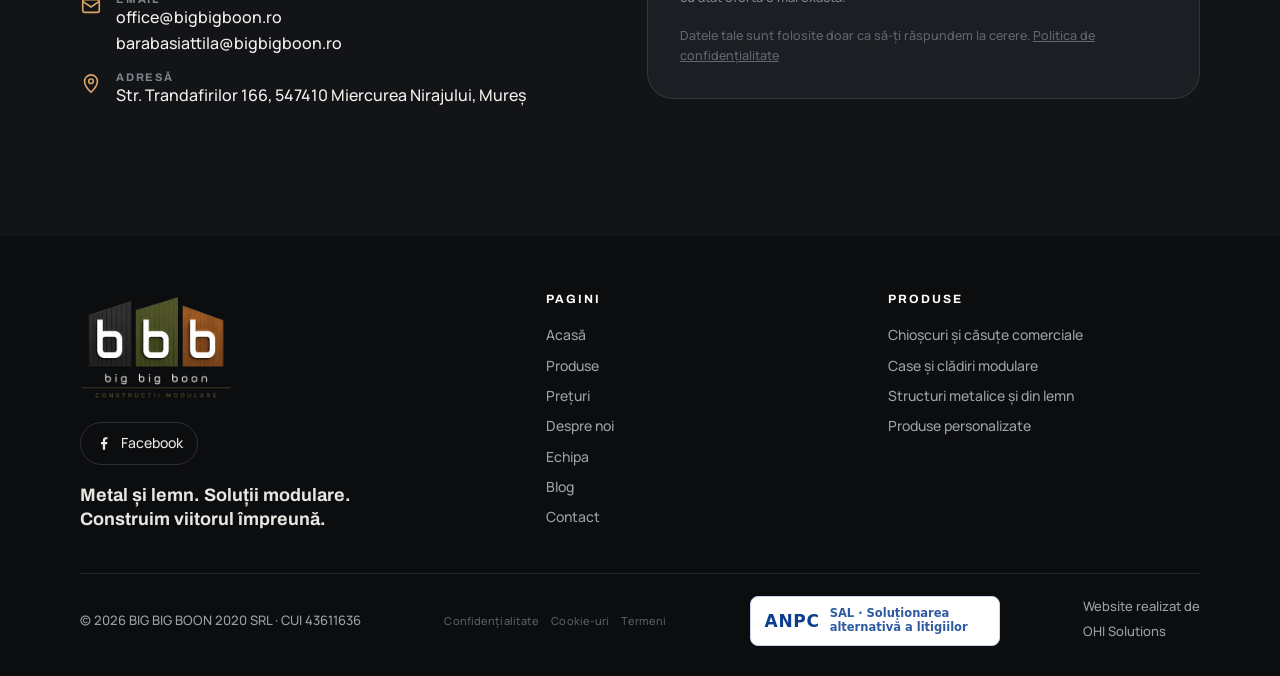
==== commit 1ed4d6fa: "Hero back to original layout; benefit-led copy, free-quote CTA, lower-friction form labels Co-Author" ====
--- a/index.html
+++ b/index.html
@@ -440,7 +440,7 @@
 @media(prefers-reduced-motion:reduce){#intro{display:none}}
 
 /* ===== 3D builder (6 steps, spins left) ===== */
-.b3{position:relative;height:270vh;background:#15181c;color:#F1EFEA}
+.b3{position:relative;height:430vh;background:#15181c;color:#F1EFEA}
 .b3-ui{position:absolute;z-index:3;left:max(var(--pad),calc((100vw - 1240px)/2));top:50%;transform:translateY(-50%);width:min(400px,40vw)}
 .b3-ui h2{font-size:clamp(26px,2.8vw,38px);font-weight:800;margin-top:12px}
 .b3-list{list-style:none;margin-top:22px;display:flex;flex-direction:column;gap:2px;counter-reset:b}
@@ -455,7 +455,7 @@
 .b3-ui .btn{height:48px;font-size:14.5px}
 body.inbuild .mcta{transform:translateY(90px)!important}
 @media(max-width:900px){
-  .b3{height:300vh}
+  .b3{height:460vh}
   .b3-ui{left:12px;right:12px;width:auto;top:auto;bottom:14px;transform:none;padding:16px;border-radius:20px;background:rgba(24,27,31,.72);backdrop-filter:blur(14px);-webkit-backdrop-filter:blur(14px);border:1px solid rgba(255,255,255,.1)}
   .b3-ui .eyebrow{display:none}
   .b3-ui h2{font-size:19px;margin:0}
@@ -515,40 +515,6 @@
 @media(max-width:900px){.b3-desc{margin-top:6px;font-size:13.5px;min-height:0}.b3-big{top:84px;bottom:auto;right:14px;font-size:84px}}
 
 
-/* hero v3: product picker + direct line */
-.h2pick{margin-top:22px;max-width:640px}.h2pick>p{margin:0 0 10px;font:600 13px var(--fb);color:#C9C3B8;letter-spacing:.01em}
-.h2tiles{display:grid;grid-template-columns:repeat(4,1fr);gap:8px}
-.h2t{display:flex;align-items:center;gap:9px;padding:6px 10px 6px 6px;border:1px solid rgba(255,255,255,.1);border-radius:14px;background:rgba(255,255,255,.04);color:#F1EEE8;font:600 12.5px/1.2 var(--fb);text-align:left;cursor:pointer;transition:transform .35s cubic-bezier(.2,.8,.2,1),border-color .25s,background .25s}
-.h2t img{flex:none;width:44px!important;height:44px!important;max-width:none;object-fit:cover!important;border-radius:9px;display:block}
-.h2t:hover,.h2t:focus-visible{transform:translateY(-2px);border-color:rgba(217,164,102,.6);background:rgba(217,164,102,.1);outline:0}
-.h2call{margin:16px 0 0;font:500 14px var(--fb);color:#A9A49A}.h2call a{color:#F1EEE8;font-weight:700;text-decoration:none;border-bottom:1px solid rgba(217,164,102,.6);margin:0 4px}
-@media(max-width:1100px){.h2tiles{grid-template-columns:repeat(2,1fr)}}
-@media(max-width:900px){.h2pick{margin-top:20px}.h2hrs{display:block;margin-top:2px;font-size:13px}}
-
-/* hero v4: real photo, calmer column + how-we-work */
-.h3ph{position:absolute;z-index:2;right:max(24px,calc((100vw - 1240px)/2));top:52%;transform:translateY(-50%);width:min(44vw,640px);aspect-ratio:1286/840;margin:0;border-radius:28px;box-shadow:0 50px 90px -40px rgba(0,0,0,.85),0 0 0 1px rgba(255,255,255,.08)}
-.h3ph picture,.h3ph img{display:block;width:100%;height:100%;border-radius:inherit}
-.h3ph img{object-fit:cover;filter:saturate(.95) contrast(1.06) brightness(.93);animation:h3kb 18s ease-out both}
-.h3grade{position:absolute;inset:0;border-radius:inherit;background:linear-gradient(200deg,rgba(255,190,120,.10),transparent 45%),linear-gradient(0deg,rgba(15,13,11,.55),transparent 40%);pointer-events:none}
-.h3ph{overflow:visible}.h3ph picture{overflow:hidden;border-radius:inherit}
-@keyframes h3kb{from{transform:scale(1.08)}to{transform:scale(1)}}
-.h3ph .h2chip{position:absolute;z-index:3}.h3ph .h2chip.c1{left:-34px;top:14%;right:auto;bottom:auto}.h3ph .h2chip.c2{right:18px;bottom:-22px;left:auto;top:auto}
-.hero2 .in>*{max-width:min(560px,42vw)}.hero2 .in>p:not(.h2note){max-width:min(480px,34vw)}
-.h2note a{color:#F1EEE8;font-weight:700;text-decoration:none;border-bottom:1px solid rgba(217,164,102,.6);margin-left:2px}
-@media(max-width:900px){
- .h3ph{top:84px;left:14px;right:14px;width:auto;transform:none;aspect-ratio:auto;height:min(68vw,440px);border-radius:22px}
- .h3ph .h2chip.c1{left:10px;top:10px}.h3ph .h2chip.c2{right:10px;bottom:10px}
- .hero2 .in>*,.hero2 .in>p:not(.h2note){max-width:none}.hero2 .in{padding-top:calc(84px + min(68vw,440px) + 28px)!important}
-}
-.hw-sec{padding-top:clamp(56px,7vw,96px)}
-.hw{list-style:none;margin:34px 0 0;padding:0;display:grid;grid-template-columns:repeat(4,1fr);gap:16px;counter-reset:none}
-.hw li{position:relative;padding:22px 20px 24px;border-radius:20px;background:#fff;box-shadow:0 1px 0 rgba(0,0,0,.04),0 20px 40px -30px rgba(40,30,20,.35)}
-.hw b{display:inline-grid;place-items:center;height:30px;padding:0 10px;border-radius:99px;background:rgba(184,118,61,.12);color:var(--wood,#B8763D);font:800 13px var(--fd);letter-spacing:.06em}
-.hw h3{margin:14px 0 6px;font:800 18px/1.25 var(--fd);color:var(--ink)}.hw p{margin:0;color:#5b5f66;font-size:15px;line-height:1.55}
-.hw li:not(:last-child)::after{content:"";position:absolute;top:36px;right:-12px;width:8px;height:8px;border-top:2px solid rgba(184,118,61,.5);border-right:2px solid rgba(184,118,61,.5);transform:rotate(45deg)}
-.hwcta{margin-top:28px;display:flex;align-items:center;gap:18px;flex-wrap:wrap;color:#5b5f66;font-size:15px}.hwcta a{color:var(--ink);font-weight:700}
-@media(max-width:900px){.hw{grid-template-columns:1fr 1fr}.hw li::after{display:none}}
-@media(max-width:560px){.hw{grid-template-columns:1fr}}
 </style>
 <style>
 /* ===== hero: the kiosk on a warm stage, words that move ===== */
@@ -892,19 +858,34 @@
 
   <section class="hero hero2" id="acasa">
     <div class="h2bg" aria-hidden="true"><div class="h2sun"></div><div class="h2lines"></div><div class="h2dust" id="h2dust"></div></div>
-    <figure class="h3ph">
-      <picture><source media="(max-width:900px)" srcset="img/f-ansamblu-module-chiosc-ciubar-600.webp 600w, img/f-ansamblu-module-chiosc-ciubar-1286.webp 1286w" sizes="100vw"><img src="img/f-ansamblu-module-chiosc-ciubar-1286.webp" alt="Modul verde cu terasă și chioșc din lemn, construite de Big Big Boon" width="1286" height="840" fetchpriority="high"></picture>
-      <i class="h3grade" aria-hidden="true"></i>
+    <div class="h2stage h2big" aria-hidden="true">
+      <div class="h2pool"></div>
+      <svg class="h2floor" viewBox="0 0 1431 1250" preserveAspectRatio="xMidYMin meet" aria-hidden="true">
+        <defs><filter id="fb1" x="-50%" y="-50%" width="200%" height="200%"><feGaussianBlur stdDeviation="75"/></filter><filter id="fb2" x="-20%" y="-20%" width="140%" height="140%"><feGaussianBlur stdDeviation="9"/></filter><filter id="fb4" x="-40%" y="-40%" width="180%" height="180%"><feGaussianBlur stdDeviation="26"/></filter><filter id="fb3" x="-10%" y="-10%" width="120%" height="120%"><feGaussianBlur stdDeviation="2.5"/></filter>
+        <radialGradient id="fg" cx="0.660" cy="0.717" r=".62"><stop offset="0" stop-color="#3a2c20"/><stop offset=".45" stop-color="#241c16"/><stop offset="1" stop-color="#151311" stop-opacity="0"/></radialGradient>
+        <linearGradient id="sp" x1="0" y1="0" x2="0" y2="1"><stop offset="0" stop-color="#ffc98a" stop-opacity=".55"/><stop offset="1" stop-color="#ffb060" stop-opacity="0"/></linearGradient></defs>
+        <polygon points="345,417 -440,726 1130,1123 1915,814" fill="url(#fg)" filter="url(#fb1)" opacity=".95"/>
+        <polygon points="510,565 56,745 965,975 1419,795" fill="#2a2420" opacity=".6" filter="url(#fb4)"/>
+        <polygon class="spl" points="366,810 548,856 457,892 275,846" fill="#ffbe78" opacity=".26" style="--o:.26" filter="url(#fb4)"/>
+        <polygon class="spl" points="614,872 919,950 795,999 490,921" fill="#ffbe78" opacity=".3" style="--o:.3" filter="url(#fb4)"/>
+        <polygon class="spl" points="965,948 1254,834 1419,876 1130,990" fill="#ffbe78" opacity=".34" style="--o:.34" filter="url(#fb4)"/>
+        <polygon points="527,580 106,747 948,960 1369,793" fill="#000" opacity=".85" filter="url(#fb2)"/>
+        <polyline points="118,747 944,956 1357,793" fill="none" stroke="#000" stroke-width="14" stroke-linejoin="round" opacity=".9" filter="url(#fb3)" transform="translate(0,4)"/>
+      </svg>
+      <picture><source media="(max-width:900px)" srcset="img/modul-cut3-720.webp 720w, img/modul-cut3-960.webp 960w" sizes="94vw"><img class="h2kiosk" src="img/modul-cut3.webp" alt="" width="1431" height="969" fetchpriority="high"></picture>
+      <div class="h2shadow"></div>
+      <div class="h2ground"></div>
+      <div class="h2glass g1"><i></i></div><div class="h2glass g2"><i></i></div><div class="h2glass g3"><i></i></div>
+      <span class="spk" style="--x:63.5%;--y:37.5%;--d:0s"></span><span class="spk" style="--x:79%;--y:41%;--d:1.6s;--s:.8"></span><span class="spk" style="--x:44%;--y:76%;--d:3.1s;--s:.7"></span><span class="spk" style="--x:33%;--y:44.5%;--d:4.4s;--s:.65"></span>
       <div class="h2chip c1"><i><svg viewBox="0 0 24 24" fill="none" stroke="currentColor" stroke-width="1.8"><path d="M3 21V9l6-4v4l6-4v4l6-4v16z"/></svg></i><span><b data-t="chip1b">Producție proprie</b><small data-t="chip1s">Hala din Miercurea Nirajului</small></span></div>
       <div class="h2chip c2"><i><svg viewBox="0 0 24 24" fill="none" stroke="currentColor" stroke-width="1.8"><path d="M3 7h18M3 7v10M21 7v10M7 7v3M11 7v4M15 7v3M19 7v4"/></svg></i><span><b data-t="chip2b">La dimensiunile tale</b><small data-t="chip2s">Locuință, birou sau comerț</small></span></div>
-    </figure>
+    </div>
     <div class="in">
       <div class="eyebrow" data-t="heroEy">Big Big Boon · Construcții modulare · Mureș</div>
       <h1 class="h2title"><span data-t="heroA">Construim</span><span class="rot" id="heroRot" aria-live="off"><span class="on">chioșcuri comerciale</span></span><em data-t="heroB">din metal și lemn.</em></h1>
-      <p data-t="heroP">Case, birouri și chioșcuri modulare din metal și lemn, la dimensiunile tale — proiectate și construite în hala noastră din Miercurea Nirajului.</p>
-      <div class="ctas"><button class="btn p" data-go="contact"><span data-t="ctaQuote">Cere ofertă</span> →</button><a class="btn g" href="#build" data-t="heroC3d">Configurează în 3D</a></div>
-      <p class="h2note"><span data-t="ctaNote">Ofertă gratuită, fără obligații.</span> <span data-t="hcall2">Sau sună:</span> <a href="tel:+40751065876">0751 065 876</a></p>
-
+      <p data-t="heroP">Tu alegi dimensiunile și finisajele. Noi proiectăm și construim totul în hala noastră din Miercurea Nirajului, apoi ne ocupăm de transport și montaj.</p>
+      <div class="ctas"><button class="btn p" data-go="contact"><span data-t="ctaFree">Cere ofertă gratuită</span> →</button><a class="btn g" href="#produse" data-t="heroC1">Vezi produsele</a></div>
+      <p class="h2note" data-t="heroNote">Fără obligații · îți răspundem cu o ofertă făcută pe proiectul tău.</p>
       <ul class="h2facts"><li data-t="hf1">Producție proprie în Mureș</li><li data-t="hf2">Dimensiuni la comandă</li><li data-t="hf3">Mobile și demontabile</li></ul>
     </div>
     <div class="h2marq" aria-hidden="true"><div class="tr" id="heroMarq"></div></div>
@@ -937,20 +918,6 @@
           <div class="tags"><span data-t="t_gard">Grădină</span><span data-t="t_deco">Decor</span><span data-t="t_cust">La comandă</span></div><div class="pcbtns"><button type="button" class="btn g pmore" data-more="3"><span data-t="btnMore">Vezi mai mult</span></button><button type="button" class="btn p ppick" data-pickp="3"><span data-t="btnPick">Alege asta</span> →</button></div></div></article>
       </div>
       <div class="prcta rv"><button class="btn o" data-go="contact"><span data-t="prCta">Ai o idee anume? Spune-ne și îți pregătim o ofertă</span> →</button></div>
-    </div>
-  </section>
-
-  <section class="sec hw-sec" id="cum">
-    <div class="wrap">
-      <div class="eyebrow rv" data-t="hwEy">Cum lucrăm</div>
-      <h2 class="h2 rv" data-t="hwH">De la primul telefon la montaj.</h2>
-      <ol class="hw">
-        <li class="rv"><b>01</b><h3 data-t="hw1">Ne spui ce ai nevoie</h3><p data-t="hw1p">Ne suni, completezi formularul sau treci pe la hala noastră din Miercurea Nirajului.</p></li>
-        <li class="rv"><b>02</b><h3 data-t="hw2">Proiect și ofertă</h3><p data-t="hw2p">Stabilim împreună dimensiunile, materialele și finisajele, apoi primești oferta personalizată.</p></li>
-        <li class="rv"><b>03</b><h3 data-t="hw3">Producție în hala proprie</h3><p data-t="hw3p">Structura, izolația, placarea și finisajele se fac în atelierul nostru, sub același acoperiș.</p></li>
-        <li class="rv"><b>04</b><h3 data-t="hw4">Transport și montaj</h3><p data-t="hw4p">Construcția e gândită pentru transport ușor; o livrăm și o montăm la locul ei.</p></li>
-      </ol>
-      <div class="hwcta rv"><button class="btn p" data-go="contact"><span data-t="ctaQuote">Cere ofertă</span> →</button><span><span data-t="hcall3">sau sună direct:</span> <a href="tel:+40751065876">0751 065 876</a></span></div>
     </div>
   </section>
 
@@ -1051,9 +1018,9 @@
         <select name="t" id="fType">
           <option data-t="o1">Chioșc / căsuță comercială</option><option data-t="o2">Casă sau clădire modulară</option><option data-t="o3">Structură metalică sau din lemn</option><option data-t="o4">Produs personalizat</option><option data-t="o5">Altceva</option>
         </select></label>
-      <label class="full"><span data-t="fmMsg">Mesaj</span><textarea name="m" id="fMsg" data-tp="fmMsgP" placeholder="Dimensiuni, număr de bucăți, termen, locație…"></textarea></label>
-      <button class="btn p full" id="fSend" data-t="fmSend">Trimite cererea →</button>
-      <p class="note" id="fNote" data-t="fmNote">Oferta este gratuită și fără obligații.</p>
+      <label class="full"><span data-t="fmMsg">Detalii (opțional)</span><textarea name="m" id="fMsg" data-tp="fmMsgP" placeholder="Dimensiuni, număr de bucăți, termen, locație…"></textarea></label>
+      <button class="btn p full" id="fSend" data-t="fmSend">Primește oferta gratuită →</button>
+      <p class="note" id="fNote" data-t="fmNote">Gratuit și fără obligații. Cu cât ne spui mai multe (dimensiuni, locație, termen), cu atât oferta e mai exactă.</p>
     </form>
   </div>
 </section>
@@ -1098,8 +1065,8 @@
 if(!location.hash)window.scrollTo(0,0);
 /* ---------- i18n (RO is the markup itself) ---------- */
 const T={
-hu:{lgPriv:"Adatvédelem",lgCk:"Sütik",lgTerms:"Feltételek",lgSet:"Süti beállítások",lgNote:"A dokumentum hivatalos változata román nyelvű. Kérésre szívesen elküldjük magyarul is: office@bigbigboon.ro.",titlePriv:"Adatvédelmi tájékoztató · Big Big Boon",titleCk:"Süti szabályzat · Big Big Boon",titleTerms:"Felhasználási feltételek · Big Big Boon",chip1b:"Saját gyártás",chip1s:"Nyárádszeredai csarnok",chip2b:"Az Ön méreteire",chip2s:"Lakás, iroda vagy üzlet",ctaNote:"Ingyenes ajánlat, kötelezettség nélkül.",hoursVal:"Hétfő – Péntek, 08:00 – 16:00",b3d1:"Minden egy szilárd alappal és egy fém- vagy favázzal kezdődik, könnyű szállításra és szerelésre tervezve.",b3d2:"A vázelemek közé szerelt szigetelés több kényelmet ad, minden évszakban.",b3d3:"Fekete lemez falécekkel vagy natúr fa — a megjelenést te választod.",b3d4:"Tolóablak és fa kiszolgálópult, a vevők számára kényelmes magasságban.",b3d5:"Nyeregtető látszó fagerendákkal, amelyek karaktert adnak az építménynek.",b3d6:"Meleg fények belül és a homlokzaton. Az árusítóházad nyitásra kész.",navTeam:"Csapat",navBlog:"Blog",navContact:"Kapcsolat",titleTeam:"Csapat · Big Big Boon",titleBlog:"Blog · Big Big Boon",titleContact:"Kapcsolat · Big Big Boon",b3H:"Görgess, és nézd, ahogy felépül.",b3s1:"Alap és váz",b3s2:"Szigetelés",b3s3:"Falak és burkolat",b3s4:"Ablak és pult",b3s5:"Tető és gerendák",b3s6:"Felkapcsolt fények",tmH:"Az emberek <em>minden építmény mögött.</em>",tmP:"Ismerd meg a csapatot, amely válaszol, tervez és épít — nyárádszeredai csarnokunkban.",tmEy:"Ki mit csinál",tmH2:"Az első telefontól a szerelésig.",r1:"Recepció és iroda",r1p:"Fogadja a megkereséseket, felveszi a telefont, és a megfelelő emberhez irányít.",r2:"Értékesítés és ajánlatok",r2p:"Átbeszéli veled a projektet, és elkészíti a személyre szabott ajánlatot.",r3:"Tervezés",r3p:"Meghatározza a méreteket, az anyagokat és a műszaki részleteket.",r4:"Gyártás",r4p:"A csarnokban elkészíti a szerkezetet, a burkolatot és a felületeket.",r5:"Szállítás és szerelés",r5p:"Leszállítja és felszereli az építményt a helyszínen.",tmName:"Név később",tmNote:"A csapat nevei és fotói a Big Big Boonnal közösen kerülnek fel.",rcEy:"Recepció",rcH:"Itt találsz meg minket.",rcP:"A recepció és a gyártócsarnok Nyárádszereda térségében, Maros megyében található. Hívj előtte, és egyeztetünk egy időpontot.",rcHours:"Nyitvatartás",tbd:"Később",rcDir:"Megnyitás a Google Térképen",cpH:"Beszéljünk <em>a projektedről.</em>",cpP:"Hívj, írj, vagy töltsd ki az űrlapot — személyre szabott ajánlattal válaszolunk.",ccWa:"WhatsApp",blH:"Útmutatók és hírek <em>a csarnokból.</em>",blP:"Gyakorlati tanácsok árusítóházakról, moduláris építményekről, fém- és faszerkezetekről.",blEy:"Cikkek",blMore:"Tovább olvasom →",blBack:"↑ Vissza a cikkekhez",blLang:"A cikkek jelenleg román nyelven érhetők el.",introCap:"Fém és fa. <em>Tartósra építve.</em>",prCta:"Van egy konkrét ötleted? Írd meg, és ajánlatot készítünk",tg3:"Rendezvények",tg2:"Kereskedelem",tg1:"Street-food",sq5:"Tető",sq4:"Ablak és pult",sq3:"Falak",sq2:"Szigetelés",sq1:"Váz",logoSub:"Moduláris építmények",navHome:"Főoldal",navProd:"Termékek",navPrice:"Árak",navAbout:"Rólunk",ctaQuote:"Ajánlatkérés",
-heroEy:"Big Big Boon · Moduláris építmények · Maros",heroH:"Árusítóházak és moduláris házak.<br><em>Fémből és fából, tartósra építve.</em>",heroP:"Moduláris házak, irodák és árusítóházak fémből és fából, az Ön méreteire — saját csarnokunkban tervezve és gyártva, Nyárádszeredán.",heroC1:"Termékeink",heroC2:"Tervezd meg a modelled",
+hu:{lgPriv:"Adatvédelem",lgCk:"Sütik",lgTerms:"Feltételek",lgSet:"Süti beállítások",lgNote:"A dokumentum hivatalos változata román nyelvű. Kérésre szívesen elküldjük magyarul is: office@bigbigboon.ro.",titlePriv:"Adatvédelmi tájékoztató · Big Big Boon",titleCk:"Süti szabályzat · Big Big Boon",titleTerms:"Felhasználási feltételek · Big Big Boon",chip1b:"Saját gyártás",chip1s:"Nyárádszeredai csarnok",chip2b:"Az Ön méreteire",chip2s:"Lakás, iroda vagy üzlet",ctaNote:"Ingyenes ajánlat, kötelezettség nélkül.",hoursVal:"Hétfő – Péntek, 08:00 – 16:00",b3d1:"Minden egy szilárd alappal és egy fém- vagy favázzal kezdődik, könnyű szállításra és szerelésre tervezve.",b3d2:"A vázelemek közé szerelt szigetelés több kényelmet ad, minden évszakban.",b3d3:"Fekete lemez falécekkel vagy natúr fa — a megjelenést te választod.",b3d4:"Tolóablak és fa kiszolgálópult, a vevők számára kényelmes magasságban.",b3d5:"Nyeregtető látszó fagerendákkal, amelyek karaktert adnak az építménynek.",b3d6:"Meleg fények belül és a homlokzaton. Az árusítóházad nyitásra kész.",navTeam:"Csapat",navBlog:"Blog",navContact:"Kapcsolat",titleTeam:"Csapat · Big Big Boon",titleBlog:"Blog · Big Big Boon",titleContact:"Kapcsolat · Big Big Boon",b3H:"Görgess, és nézd, ahogy felépül.",b3s1:"Alap és váz",b3s2:"Szigetelés",b3s3:"Falak és burkolat",b3s4:"Ablak és pult",b3s5:"Tető és gerendák",b3s6:"Felkapcsolt fények",tmH:"Az emberek <em>minden építmény mögött.</em>",tmP:"Ismerd meg a csapatot, amely válaszol, tervez és épít — nyárádszeredai csarnokunkban.",tmEy:"Ki mit csinál",tmH2:"Az első telefontól a szerelésig.",r1:"Recepció és iroda",r1p:"Fogadja a megkereséseket, felveszi a telefont, és a megfelelő emberhez irányít.",r2:"Értékesítés és ajánlatok",r2p:"Átbeszéli veled a projektet, és elkészíti a személyre szabott ajánlatot.",r3:"Tervezés",r3p:"Meghatározza a méreteket, az anyagokat és a műszaki részleteket.",r4:"Gyártás",r4p:"A csarnokban elkészíti a szerkezetet, a burkolatot és a felületeket.",r5:"Szállítás és szerelés",r5p:"Leszállítja és felszereli az építményt a helyszínen.",tmName:"Név később",tmNote:"A csapat nevei és fotói a Big Big Boonnal közösen kerülnek fel.",rcEy:"Recepció",rcH:"Itt találsz meg minket.",rcP:"A recepció és a gyártócsarnok Nyárádszereda térségében, Maros megyében található. Hívj előtte, és egyeztetünk egy időpontot.",rcHours:"Nyitvatartás",tbd:"Később",rcDir:"Megnyitás a Google Térképen",cpH:"Beszéljünk <em>a projektedről.</em>",cpP:"Hívj, írj, vagy töltsd ki az űrlapot — személyre szabott ajánlattal válaszolunk.",ccWa:"WhatsApp",blH:"Útmutatók és hírek <em>a csarnokból.</em>",blP:"Gyakorlati tanácsok árusítóházakról, moduláris építményekről, fém- és faszerkezetekről.",blEy:"Cikkek",blMore:"Tovább olvasom →",blBack:"↑ Vissza a cikkekhez",blLang:"A cikkek jelenleg román nyelven érhetők el.",introCap:"Fém és fa. <em>Tartósra építve.</em>",prCta:"Van egy konkrét ötleted? Írd meg, és ajánlatot készítünk",tg3:"Rendezvények",tg2:"Kereskedelem",tg1:"Street-food",sq5:"Tető",sq4:"Ablak és pult",sq3:"Falak",sq2:"Szigetelés",sq1:"Váz",logoSub:"Moduláris építmények",navHome:"Főoldal",navProd:"Termékek",navPrice:"Árak",navAbout:"Rólunk",ctaQuote:"Ajánlatkérés",ctaFree:"Ingyenes ajánlatkérés",heroNote:"Kötelezettség nélkül · a te projektedre szabott ajánlattal válaszolunk.",
+heroEy:"Big Big Boon · Moduláris építmények · Maros",heroH:"Árusítóházak és moduláris házak.<br><em>Fémből és fából, tartósra építve.</em>",heroP:"Te választod a méreteket és a felületeket. Mi mindent saját csarnokunkban tervezünk és gyártunk Nyárádszeredán, majd a szállítást és a szerelést is intézzük.",heroC1:"Termékeink",heroC2:"Tervezd meg a modelled",
 s1:"Saját gyártás, saját csarnokban",s2:"Fém és fa, egyben",s3:"Moduláris és bővíthető",s4:"Szállításra és szerelésre tervezve",
 prEy:"Amit építünk",prH:"Négy irány, egy műhely.",prP:"A fém erejét a fa melegségével ötvözzük. Minden projekt a te igényeidből indul.",
 p1h:"Árusító- és vásári házak",p1p:"Mobil kereskedelmi egységek vásárokra, fesztiválokra és teraszokra — könnyen szállítható, szerelhető, bontható és újrahasznosítható.",
@@ -1126,10 +1093,10 @@
 cEy:"Hogyan dolgozunk",cH:"Az ötlettől a kulcsátadásig, négy lépésben.",c1b:"Egyeztetünk",c1s:"Elmondod, mire, hová és miért van szükséged.",c2b:"Tervezünk",c2s:"Meghatározzuk a méreteket, anyagokat, és megkapod az ajánlatot.",c3b:"Gyártunk",c3s:"Az építmény a csarnokunkban kap formát.",c4b:"Átadjuk",c4s:"Szállítás és szerelés az ajánlat szerint.",
 paB:"Gyártási partnert vagy helyet keresel a projektedhez?",paC:"Beszéljünk",viEy:"Jövőképünk",viQ:"Fém és fa. Moduláris megoldások. <em>Együtt építjük a jövőt.</em>",viQplain:"Fém és fa. Moduláris megoldások. Együtt építjük a jövőt.",
 ctEy:"Kapcsolat",ctH:"Van egy projekted? Építsük meg.",ctP:"Írd meg, mire van szükséged — személyre szabott ajánlattal válaszolunk.",ciPhone:"Telefon",ciAddr:"Cím",
-fmName:"Név",fmPhone:"Telefon",fmType:"Mi érdekel",o1:"Árusító- / vásári ház",o2:"Moduláris ház vagy épület",o3:"Fém- vagy faszerkezet",o4:"Egyedi termék",o5:"Más",fmMsg:"Üzenet",fmMsgP:"Méretek, darabszám, határidő, helyszín…",fmSend:"Küldés →",fmNote:"Az ajánlat ingyenes és kötelezettségmentes.",fmDone:"Köszönjük! Az online űrlap hamarosan aktív lesz.",
+fmName:"Név",fmPhone:"Telefon",fmType:"Mi érdekel",o1:"Árusító- / vásári ház",o2:"Moduláris ház vagy épület",o3:"Fém- vagy faszerkezet",o4:"Egyedi termék",o5:"Más",fmMsg:"Részletek (nem kötelező)",fmMsgP:"Méretek, darabszám, határidő, helyszín…",fmSend:"Kérem az ingyenes ajánlatot →",fmNote:"Ingyenes és kötelezettségmentes. Minél többet írsz (méretek, helyszín, határidő), annál pontosabb az ajánlat.",fmDone:"Köszönjük! Az online űrlap hamarosan aktív lesz.",
 ftPages:"Oldalak",ftProd:"Termékek",ftC:"Weboldal: OHI Solutions",cfgMsg:"Konfiguráció: ",titleHome:"Big Big Boon (BBB) · Moduláris építmények",titlePrice:"Árak (béta) · Big Big Boon",titleAbout:"Rólunk · Big Big Boon"},
-en:{lgPriv:"Privacy",lgCk:"Cookies",lgTerms:"Terms",lgSet:"Cookie settings",lgNote:"The official version of this document is in Romanian. We are happy to send an English version on request: office@bigbigboon.ro.",titlePriv:"Privacy policy · Big Big Boon",titleCk:"Cookie policy · Big Big Boon",titleTerms:"Terms and conditions · Big Big Boon",chip1b:"Built in-house",chip1s:"Our hall in Miercurea Nirajului",chip2b:"Built to your size",chip2s:"Home, office or retail",ctaNote:"Free quote, no obligation.",hoursVal:"Monday – Friday, 08:00 – 16:00",b3d1:"It all starts with a solid base and a metal or wooden frame, designed for easy transport and assembly.",b3d2:"Insulation fitted between the studs adds comfort in every season.",b3d3:"Black metal with wooden slats, or natural wood — you choose the look.",b3d4:"A sliding window and wooden serving counter, at the right height for customers.",b3d5:"A gable roof with exposed timber beams that give the building its character.",b3d6:"Warm lights inside and on the front. Your kiosk is ready to open.",navTeam:"Team",navBlog:"Blog",navContact:"Contact",titleTeam:"Team · Big Big Boon",titleBlog:"Blog · Big Big Boon",titleContact:"Contact · Big Big Boon",b3H:"Scroll and watch it build itself.",b3s1:"Base and frame",b3s2:"Insulation",b3s3:"Walls and cladding",b3s4:"Window and counter",b3s5:"Roof and beams",b3s6:"Lights on",tmH:"The people <em>behind every build.</em>",tmP:"Meet the team that answers, designs and builds — in our hall near Miercurea Nirajului.",tmEy:"Who does what",tmH2:"From the first call to installation.",r1:"Reception and office",r1p:"Takes your enquiry, answers the phone and puts you in touch with the right person.",r2:"Sales and quotes",r2p:"Talks your project through with you and prepares a custom quote.",r3:"Design",r3p:"Sets the dimensions, materials and technical details.",r4:"Production",r4p:"Builds the structure, cladding and finishes in our hall.",r5:"Transport and installation",r5p:"Delivers the building and installs it on site.",tmName:"Name to be added",tmNote:"Team names and photos will be added together with Big Big Boon.",rcEy:"Reception",rcH:"Where to find us.",rcP:"Our reception and production hall are near Miercurea Nirajului, Mureș County. Call ahead and we will set up a meeting.",rcHours:"Opening hours",tbd:"To be added",rcDir:"Open in Google Maps",cpH:"Let's talk about <em>your project.</em>",cpP:"Call, write or fill in the form — we'll reply with a custom quote.",ccWa:"WhatsApp",blH:"Guides and news <em>from the hall.</em>",blP:"Practical advice on kiosks, modular buildings and metal and wooden structures.",blEy:"Articles",blMore:"Read more →",blBack:"↑ Back to articles",blLang:"Articles are currently available in Romanian.",introCap:"Metal and wood. <em>Built to last.</em>",prCta:"Have something specific in mind? Tell us and we'll quote it",tg3:"Events",tg2:"Retail",tg1:"Street food",sq5:"Roof",sq4:"Window & counter",sq3:"Walls",sq2:"Insulation",sq1:"Frame",logoSub:"Modular buildings",navHome:"Home",navProd:"Products",navPrice:"Pricing",navAbout:"About us",ctaQuote:"Get a quote",
-heroEy:"Big Big Boon · Modular buildings · Mureș",heroH:"Kiosks and modular buildings.<br><em>Metal and wood, built to last.</em>",heroP:"Modular homes, offices and kiosks in metal and wood, built to your size — designed and made in our own hall in Miercurea Nirajului.",heroC1:"See products",heroC2:"Build your model",
+en:{lgPriv:"Privacy",lgCk:"Cookies",lgTerms:"Terms",lgSet:"Cookie settings",lgNote:"The official version of this document is in Romanian. We are happy to send an English version on request: office@bigbigboon.ro.",titlePriv:"Privacy policy · Big Big Boon",titleCk:"Cookie policy · Big Big Boon",titleTerms:"Terms and conditions · Big Big Boon",chip1b:"Built in-house",chip1s:"Our hall in Miercurea Nirajului",chip2b:"Built to your size",chip2s:"Home, office or retail",ctaNote:"Free quote, no obligation.",hoursVal:"Monday – Friday, 08:00 – 16:00",b3d1:"It all starts with a solid base and a metal or wooden frame, designed for easy transport and assembly.",b3d2:"Insulation fitted between the studs adds comfort in every season.",b3d3:"Black metal with wooden slats, or natural wood — you choose the look.",b3d4:"A sliding window and wooden serving counter, at the right height for customers.",b3d5:"A gable roof with exposed timber beams that give the building its character.",b3d6:"Warm lights inside and on the front. Your kiosk is ready to open.",navTeam:"Team",navBlog:"Blog",navContact:"Contact",titleTeam:"Team · Big Big Boon",titleBlog:"Blog · Big Big Boon",titleContact:"Contact · Big Big Boon",b3H:"Scroll and watch it build itself.",b3s1:"Base and frame",b3s2:"Insulation",b3s3:"Walls and cladding",b3s4:"Window and counter",b3s5:"Roof and beams",b3s6:"Lights on",tmH:"The people <em>behind every build.</em>",tmP:"Meet the team that answers, designs and builds — in our hall near Miercurea Nirajului.",tmEy:"Who does what",tmH2:"From the first call to installation.",r1:"Reception and office",r1p:"Takes your enquiry, answers the phone and puts you in touch with the right person.",r2:"Sales and quotes",r2p:"Talks your project through with you and prepares a custom quote.",r3:"Design",r3p:"Sets the dimensions, materials and technical details.",r4:"Production",r4p:"Builds the structure, cladding and finishes in our hall.",r5:"Transport and installation",r5p:"Delivers the building and installs it on site.",tmName:"Name to be added",tmNote:"Team names and photos will be added together with Big Big Boon.",rcEy:"Reception",rcH:"Where to find us.",rcP:"Our reception and production hall are near Miercurea Nirajului, Mureș County. Call ahead and we will set up a meeting.",rcHours:"Opening hours",tbd:"To be added",rcDir:"Open in Google Maps",cpH:"Let's talk about <em>your project.</em>",cpP:"Call, write or fill in the form — we'll reply with a custom quote.",ccWa:"WhatsApp",blH:"Guides and news <em>from the hall.</em>",blP:"Practical advice on kiosks, modular buildings and metal and wooden structures.",blEy:"Articles",blMore:"Read more →",blBack:"↑ Back to articles",blLang:"Articles are currently available in Romanian.",introCap:"Metal and wood. <em>Built to last.</em>",prCta:"Have something specific in mind? Tell us and we'll quote it",tg3:"Events",tg2:"Retail",tg1:"Street food",sq5:"Roof",sq4:"Window & counter",sq3:"Walls",sq2:"Insulation",sq1:"Frame",logoSub:"Modular buildings",navHome:"Home",navProd:"Products",navPrice:"Pricing",navAbout:"About us",ctaQuote:"Get a quote",ctaFree:"Get a free quote",heroNote:"No obligation · we reply with a quote built around your project.",
+heroEy:"Big Big Boon · Modular buildings · Mureș",heroH:"Kiosks and modular buildings.<br><em>Metal and wood, built to last.</em>",heroP:"You choose the size and finish. We design and build everything in our own hall in Miercurea Nirajului, then take care of transport and installation.",heroC1:"See products",heroC2:"Build your model",
 s1:"Made in-house, in our own hall",s2:"Metal and wood, combined",s3:"Modular and expandable",s4:"Designed for transport and assembly",
 prEy:"What we build",prH:"Four directions, one workshop.",prP:"We combine the strength of metal with the warmth of wood. Every project starts from what you need.",
 p1h:"Kiosks and market stalls",p1p:"Mobile retail units for markets, festivals and terraces — easy to transport, assemble, dismantle and reuse.",
@@ -1156,7 +1123,7 @@
 cEy:"How we work",cH:"From idea to handover, in four steps.",c1b:"We talk",c1s:"You tell us what you need, where and what for.",c2b:"We design",c2s:"We agree on size and materials, and you get a quote.",c3b:"We build",c3s:"Your building takes shape in our hall.",c4b:"We deliver",c4s:"Transport and assembly, as agreed in the quote.",
 paB:"Looking for a production partner or space for your project?",paC:"Let's talk",viEy:"Our vision",viQ:"Metal and wood. Modular solutions. <em>Building the future together.</em>",viQplain:"Metal and wood. Modular solutions. Building the future together.",
 ctEy:"Contact",ctH:"Have a project? Let's build it.",ctP:"Tell us what you need — we'll reply with a custom quote.",ciPhone:"Phone",ciAddr:"Address",
-fmName:"Name",fmPhone:"Phone",fmType:"I'm interested in",o1:"Kiosk / market stall",o2:"Modular home or building",o3:"Metal or wooden structure",o4:"Custom product",o5:"Something else",fmMsg:"Message",fmMsgP:"Size, quantity, deadline, location…",fmSend:"Send request →",fmNote:"The quote is free and without obligation.",fmDone:"Thank you! The online form will be active soon.",
+fmName:"Name",fmPhone:"Phone",fmType:"I'm interested in",o1:"Kiosk / market stall",o2:"Modular home or building",o3:"Metal or wooden structure",o4:"Custom product",o5:"Something else",fmMsg:"Details (optional)",fmMsgP:"Size, quantity, deadline, location…",fmSend:"Get my free quote →",fmNote:"Free and without obligation. The more you tell us (size, location, deadline), the more accurate the quote.",fmDone:"Thank you! The online form will be active soon.",
 ftPages:"Pages",ftProd:"Products",ftC:"Website by OHI Solutions",cfgMsg:"Configuration: ",titleHome:"Big Big Boon (BBB) · Modular buildings",titlePrice:"Pricing (beta) · Big Big Boon",titleAbout:"About us · Big Big Boon"}
 };
 const RO={titlePriv:"Politica de confidențialitate · Big Big Boon",titleCk:"Politica de cookie-uri · Big Big Boon",titleTerms:"Termeni și condiții · Big Big Boon",titleTeam:"Echipa · Big Big Boon",titleBlog:"Blog · Big Big Boon",titleContact:"Contact · Big Big Boon",bRealBack:"Înapoi la schiță",tagReal:"Foto real",cfgMsg:"Configurație: ",fmDone:"Mulțumim! Formularul online va fi activat în curând.",titleHome:"Big Big Boon (BBB) · Construcții modulare din metal și lemn, Mureș",titlePrice:"Prețuri (beta) · Big Big Boon",titleAbout:"Despre noi · Big Big Boon"};
@@ -1181,7 +1148,6 @@
 document.addEventListener('click',e=>{
   const g=e.target.closest('[data-go]');if(!g)return;
   e.preventDefault();document.body.classList.remove('menu');
-  if(g.dataset.type){const s=document.getElementById('fType');if(s)s.selectedIndex=+g.dataset.type;if(window.ohiTrack)ohiTrack('hero_pick',{type:g.dataset.label})}
   if(g.dataset.pick){const s=document.getElementById('fType');const m={pl1h:0,pl2h:0,pl3h:1};s.selectedIndex=m[g.dataset.pick];const f=document.getElementById('fMsg');f.value=t(g.dataset.pick)+(f.value?'\n'+f.value:'')}
   const el=document.getElementById(g.dataset.go);
   if(el) el.scrollIntoView({behavior:'smooth'});
@@ -1745,8 +1711,8 @@
   try{
     if(typeof T!=='undefined'){
       T.hu=T.hu||{};T.en=T.en||{};
-      Object.assign(T.hu,{hcall2:'Vagy hívj:',hcall3:'vagy hívj közvetlenül:',hwEy:'Hogyan dolgozunk',hwH:'Az első telefontól a szerelésig.',hw1:'Elmondod, mire van szükséged',hw1p:'Felhívsz, kitöltöd az űrlapot, vagy benézel nyárádszeredai csarnokunkba.',hw2:'Terv és ajánlat',hw2p:'Közösen meghatározzuk a méreteket, anyagokat és felületeket, majd megkapod a személyre szabott ajánlatot.',hw3:'Gyártás saját csarnokban',hw3p:'A szerkezet, a szigetelés, a burkolat és a felületek a műhelyünkben készülnek, egy fedél alatt.',hw4:'Szállítás és szerelés',hw4p:'Az építmény könnyű szállításra készül; leszállítjuk és a helyén felszereljük.',heroC3d:'Tervezd meg 3D-ben',ht0:'Mit szeretnél építeni? Válassz és kérj ajánlatot:',ht1:'Árusítóház',ht2:'Moduláris ház',ht3:'Moduláris iroda',ht4:'Fém- / faszerkezet',hcall:'Inkább beszélnél?',hhrs:'H–P, 08–16',heroA:'Építünk',heroB:'fémből és fából.',hf1:'Saját gyártás Maros megyében',hf2:'Méretre készül',hf3:'Mobil és szétszerelhető'});
-      Object.assign(T.en,{hcall2:'Or call:',hcall3:'or call directly:',hwEy:'How we work',hwH:'From the first call to installation.',hw1:'Tell us what you need',hw1p:'Call us, fill in the form, or visit our hall in Miercurea Nirajului.',hw2:'Design and quote',hw2p:'We agree on sizes, materials and finishes together, then you get a custom quote.',hw3:'Built in our own hall',hw3p:'Frame, insulation, cladding and finishes are made in our workshop, under one roof.',hw4:'Transport and installation',hw4p:'Built for easy transport; we deliver it and install it on site.',heroC3d:'Configure in 3D',ht0:'What do you want to build? Pick one and get a quote:',ht1:'Retail kiosk',ht2:'Modular home',ht3:'Modular office',ht4:'Metal / wood structure',hcall:'Prefer to talk?',hhrs:'Mon–Fri, 08–16',heroA:'We build',heroB:'from metal and wood.',hf1:'Made in our own hall in Mureș',hf2:'Built to your size',hf3:'Mobile and demountable'});
+      Object.assign(T.hu,{heroA:'Építünk',heroB:'fémből és fából.',hf1:'Saját gyártás Maros megyében',hf2:'Méretre készül',hf3:'Mobil és szétszerelhető'});
+      Object.assign(T.en,{heroA:'We build',heroB:'from metal and wood.',hf1:'Made in our own hall in Mureș',hf2:'Built to your size',hf3:'Mobile and demountable'});
       if(typeof RO!=='undefined'){RO.heroA=RO.heroA||'Construim';RO.heroB=RO.heroB||'din metal și lemn.';RO.hf1=RO.hf1||'Producție proprie în Mureș';RO.hf2=RO.hf2||'Dimensiuni la comandă';RO.hf3=RO.hf3||'Mobile și demontabile';}
     }
   }catch(e){}
@@ -1842,9 +1808,9 @@
 /* ===== form: send to Make ===== */
 (function(){
   var HOOK="https://hook.eu2.make.com/xevess3cwcepi6856ab283362eaz2etc";
-  var M={ro:{sending:"Se trimite…",done:"Mulțumim! Am primit cererea și te contactăm în curând.",err:"Nu s-a putut trimite. Încearcă din nou peste câteva minute.",name:"Scrie-ți numele.",phone:"Lasă un număr de telefon complet, ca să te putem suna.",send:"Trimite cererea →",again:"Ai trimis deja cererea. Te contactăm în curând.",priv:"Datele tale sunt folosite doar ca să-ți răspundem la cerere."},
-         hu:{sending:"Küldés…",done:"Köszönjük! Megkaptuk a kérését, hamarosan jelentkezünk.",err:"Nem sikerült elküldeni. Próbálja újra pár perc múlva.",name:"Írja be a nevét.",phone:"Adjon meg teljes telefonszámot, hogy visszahívhassuk.",send:"Ajánlatkérés küldése →",again:"A kérését már elküldte. Hamarosan jelentkezünk.",priv:"Adatait csak a kérésére való válaszhoz használjuk."},
-         en:{sending:"Sending…",done:"Thank you! We received your request and will contact you soon.",err:"Could not send. Please try again in a few minutes.",name:"Please enter your name.",phone:"Please leave a full phone number so we can call you.",send:"Send request →",again:"You already sent a request. We'll contact you soon.",priv:"Your details are used only to reply to your request."}};
+  var M={ro:{sending:"Se trimite…",done:"Mulțumim! Am primit cererea și te contactăm în curând.",err:"Nu s-a putut trimite. Încearcă din nou peste câteva minute.",name:"Scrie-ți numele.",phone:"Lasă un număr de telefon complet, ca să te putem suna.",send:"Primește oferta gratuită →",again:"Ai trimis deja cererea. Te contactăm în curând.",priv:"Datele tale sunt folosite doar ca să-ți răspundem la cerere."},
+         hu:{sending:"Küldés…",done:"Köszönjük! Megkaptuk a kérését, hamarosan jelentkezünk.",err:"Nem sikerült elküldeni. Próbálja újra pár perc múlva.",name:"Írja be a nevét.",phone:"Adjon meg teljes telefonszámot, hogy visszahívhassuk.",send:"Kérem az ingyenes ajánlatot →",again:"A kérését már elküldte. Hamarosan jelentkezünk.",priv:"Adatait csak a kérésére való válaszhoz használjuk."},
+         en:{sending:"Sending…",done:"Thank you! We received your request and will contact you soon.",err:"Could not send. Please try again in a few minutes.",name:"Please enter your name.",phone:"Please leave a full phone number so we can call you.",send:"Get my free quote →",again:"You already sent a request. We'll contact you soon.",priv:"Your details are used only to reply to your request."}};
   function L(){var l=(typeof LANG!=="undefined"?LANG:document.documentElement.lang)||"ro";return M[l]?l:"ro"}
   function msg(k){return M[L()][k]}
   var form=document.getElementById("form"),btn=document.getElementById("fSend"),note=document.getElementById("fNote");
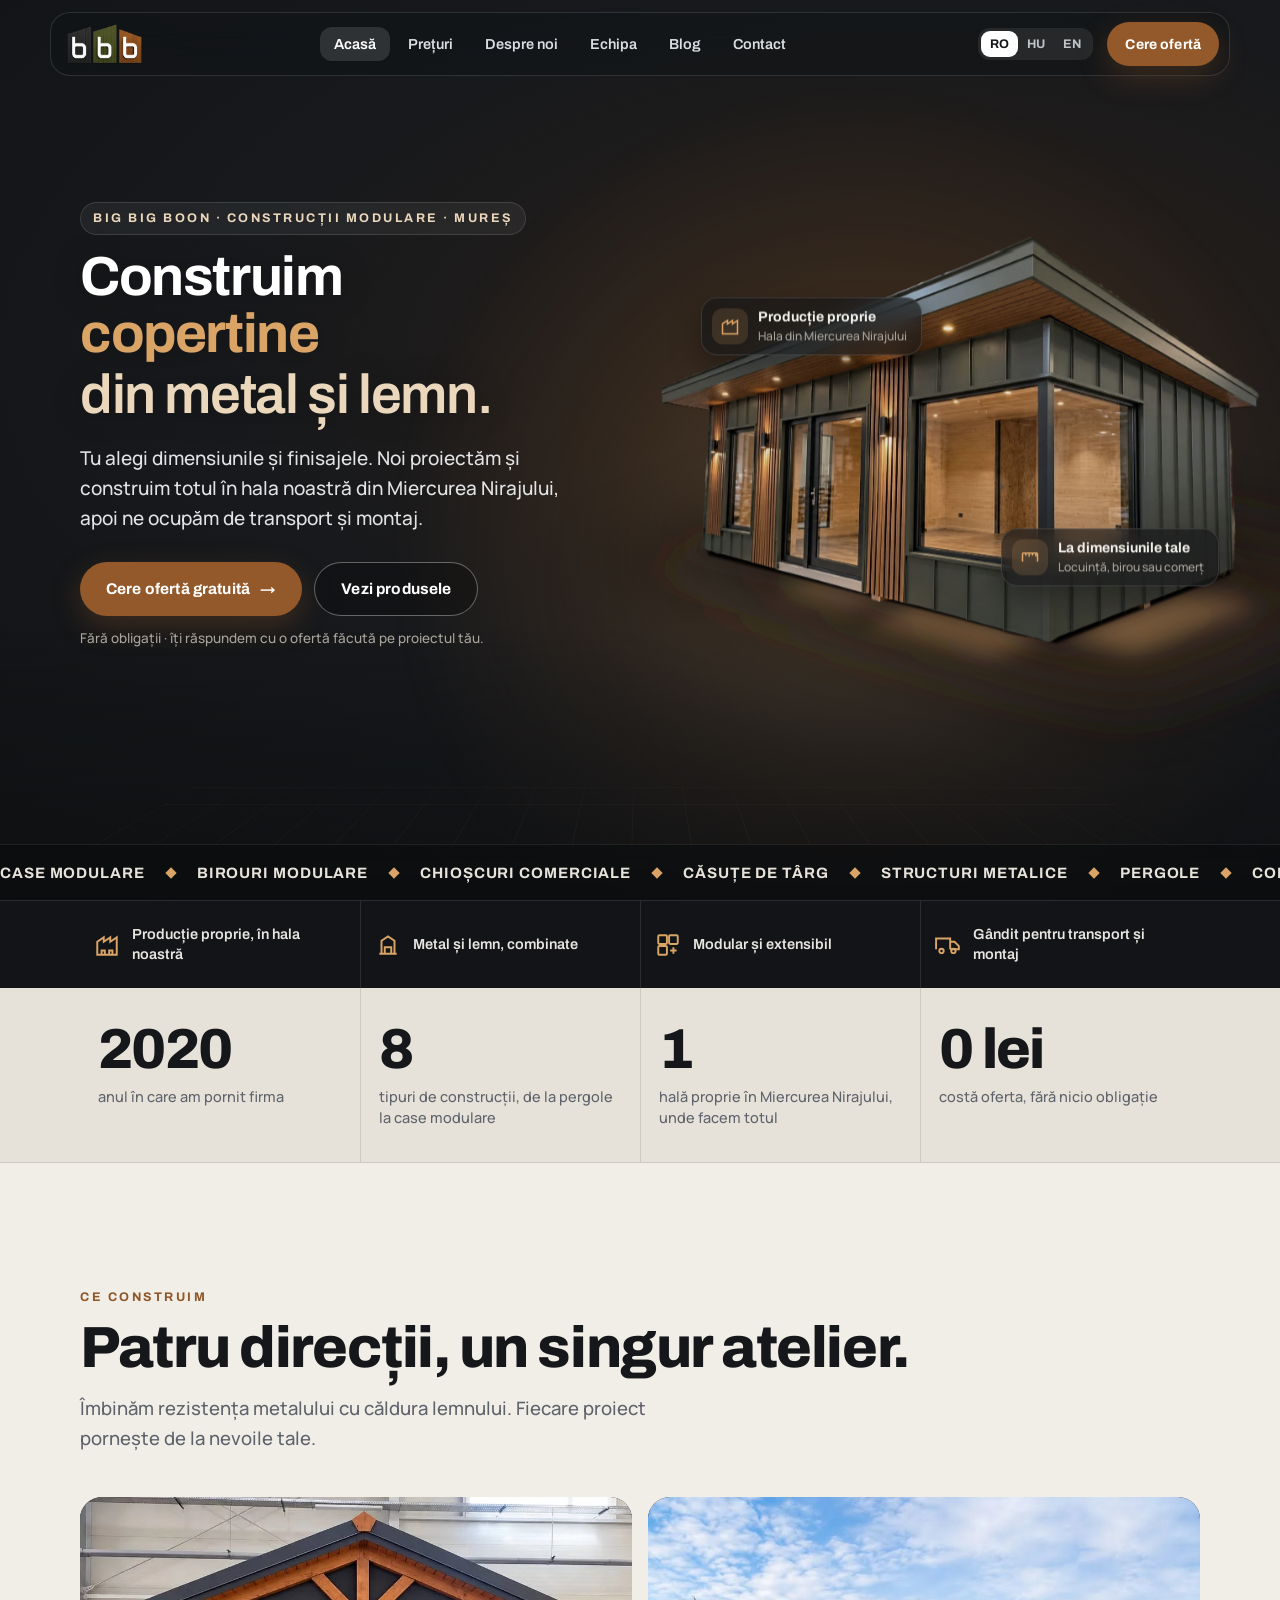
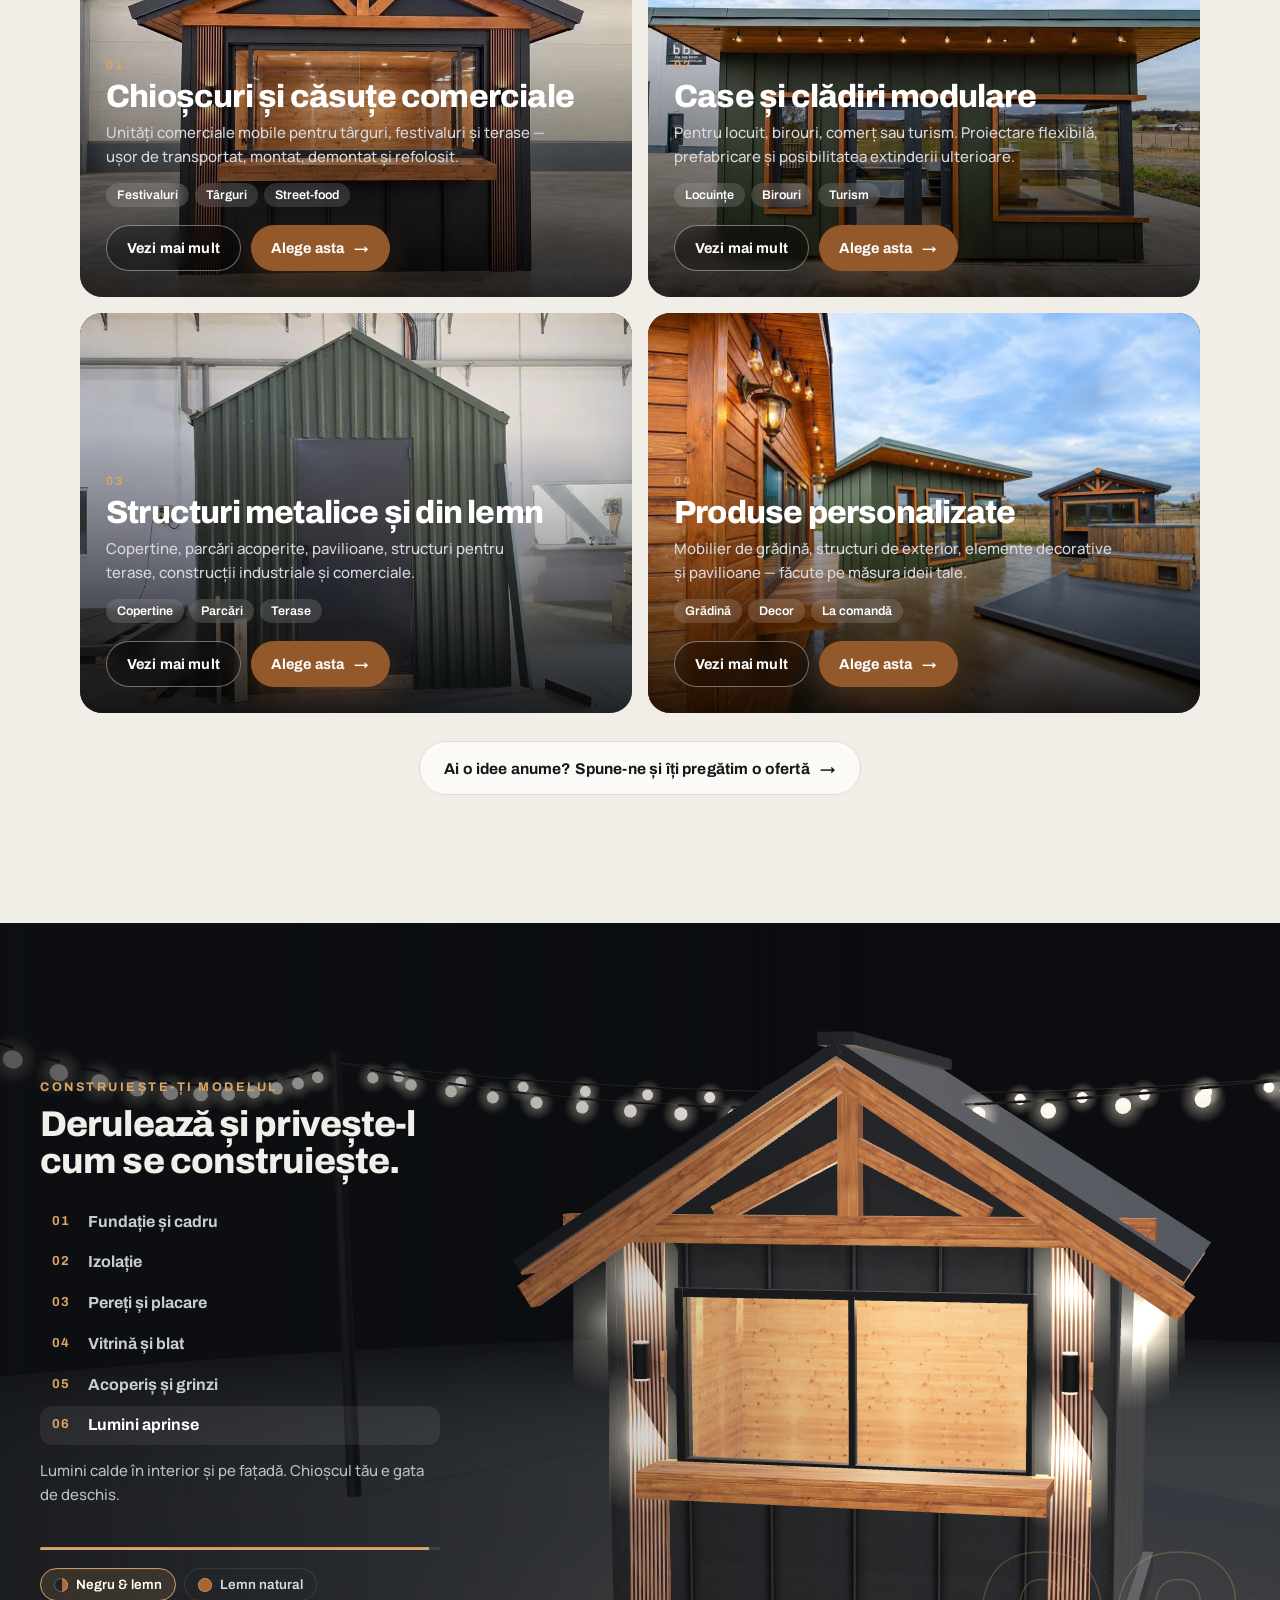
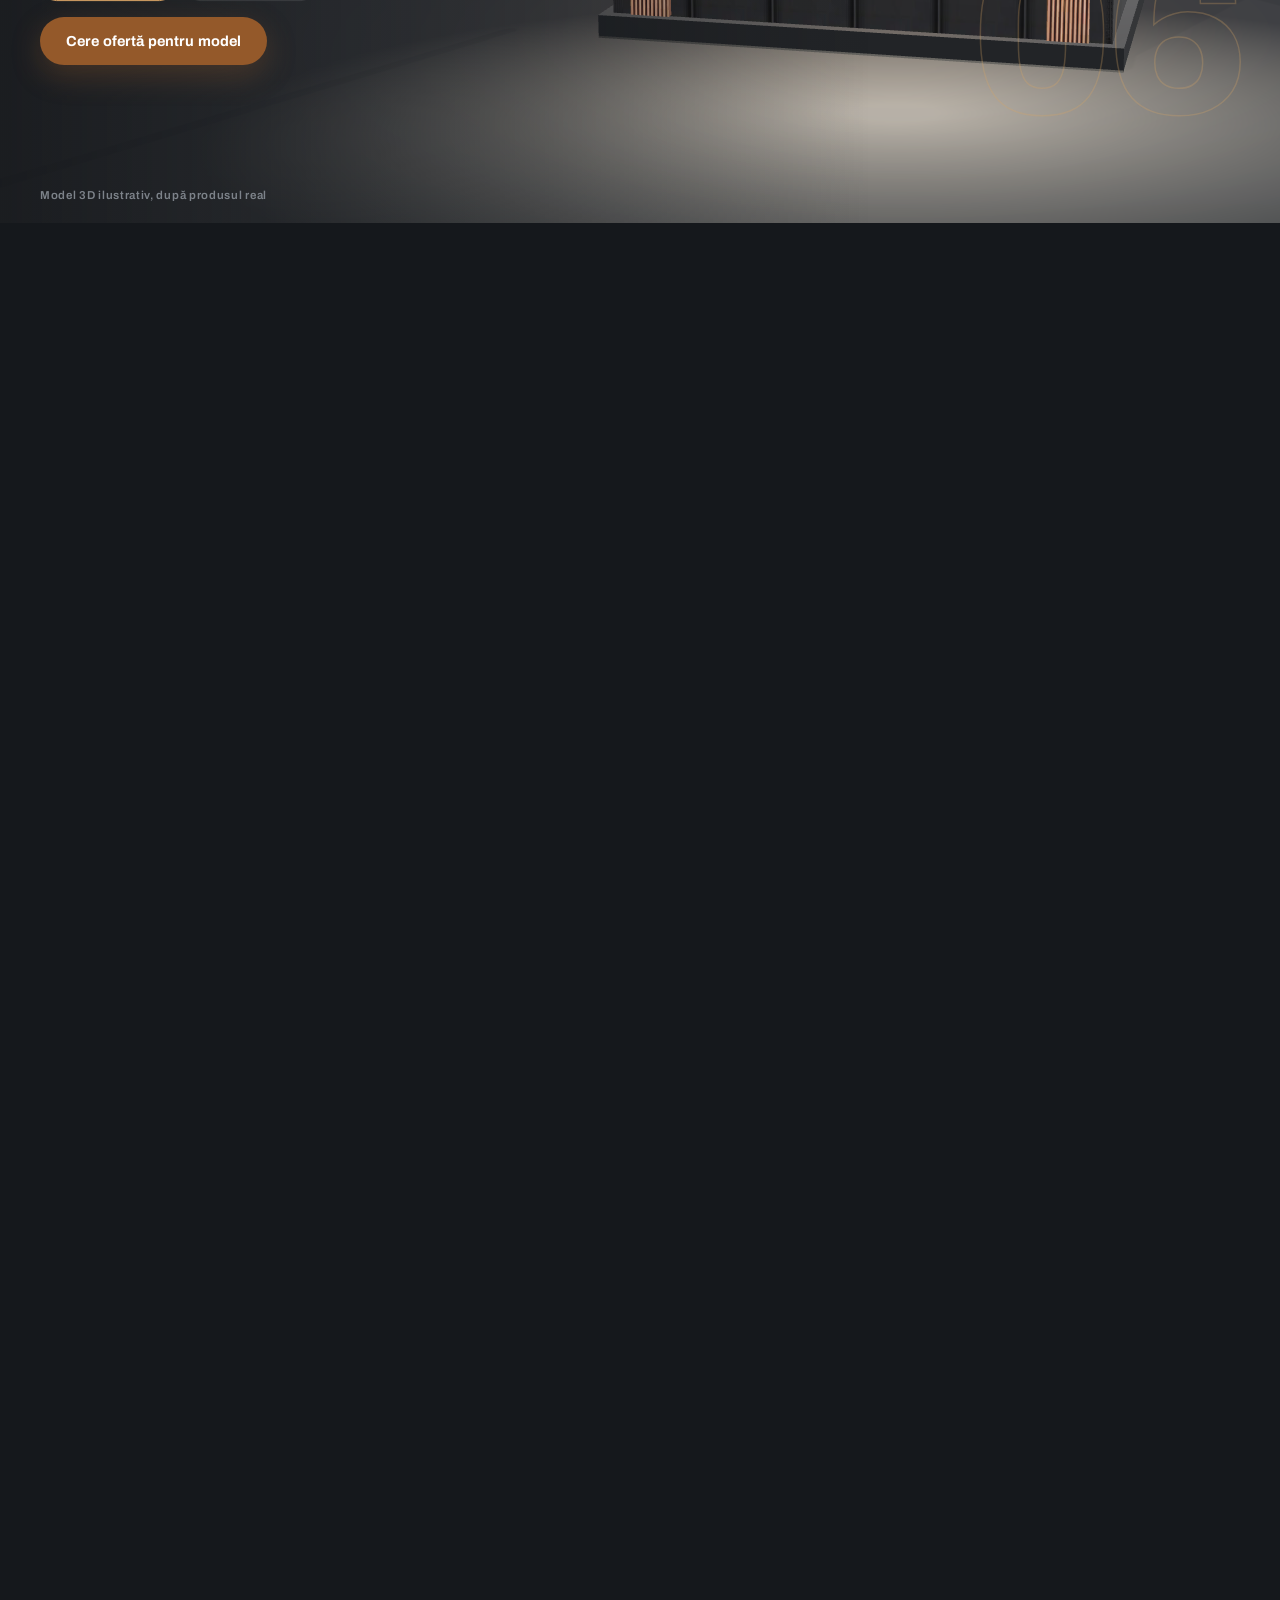
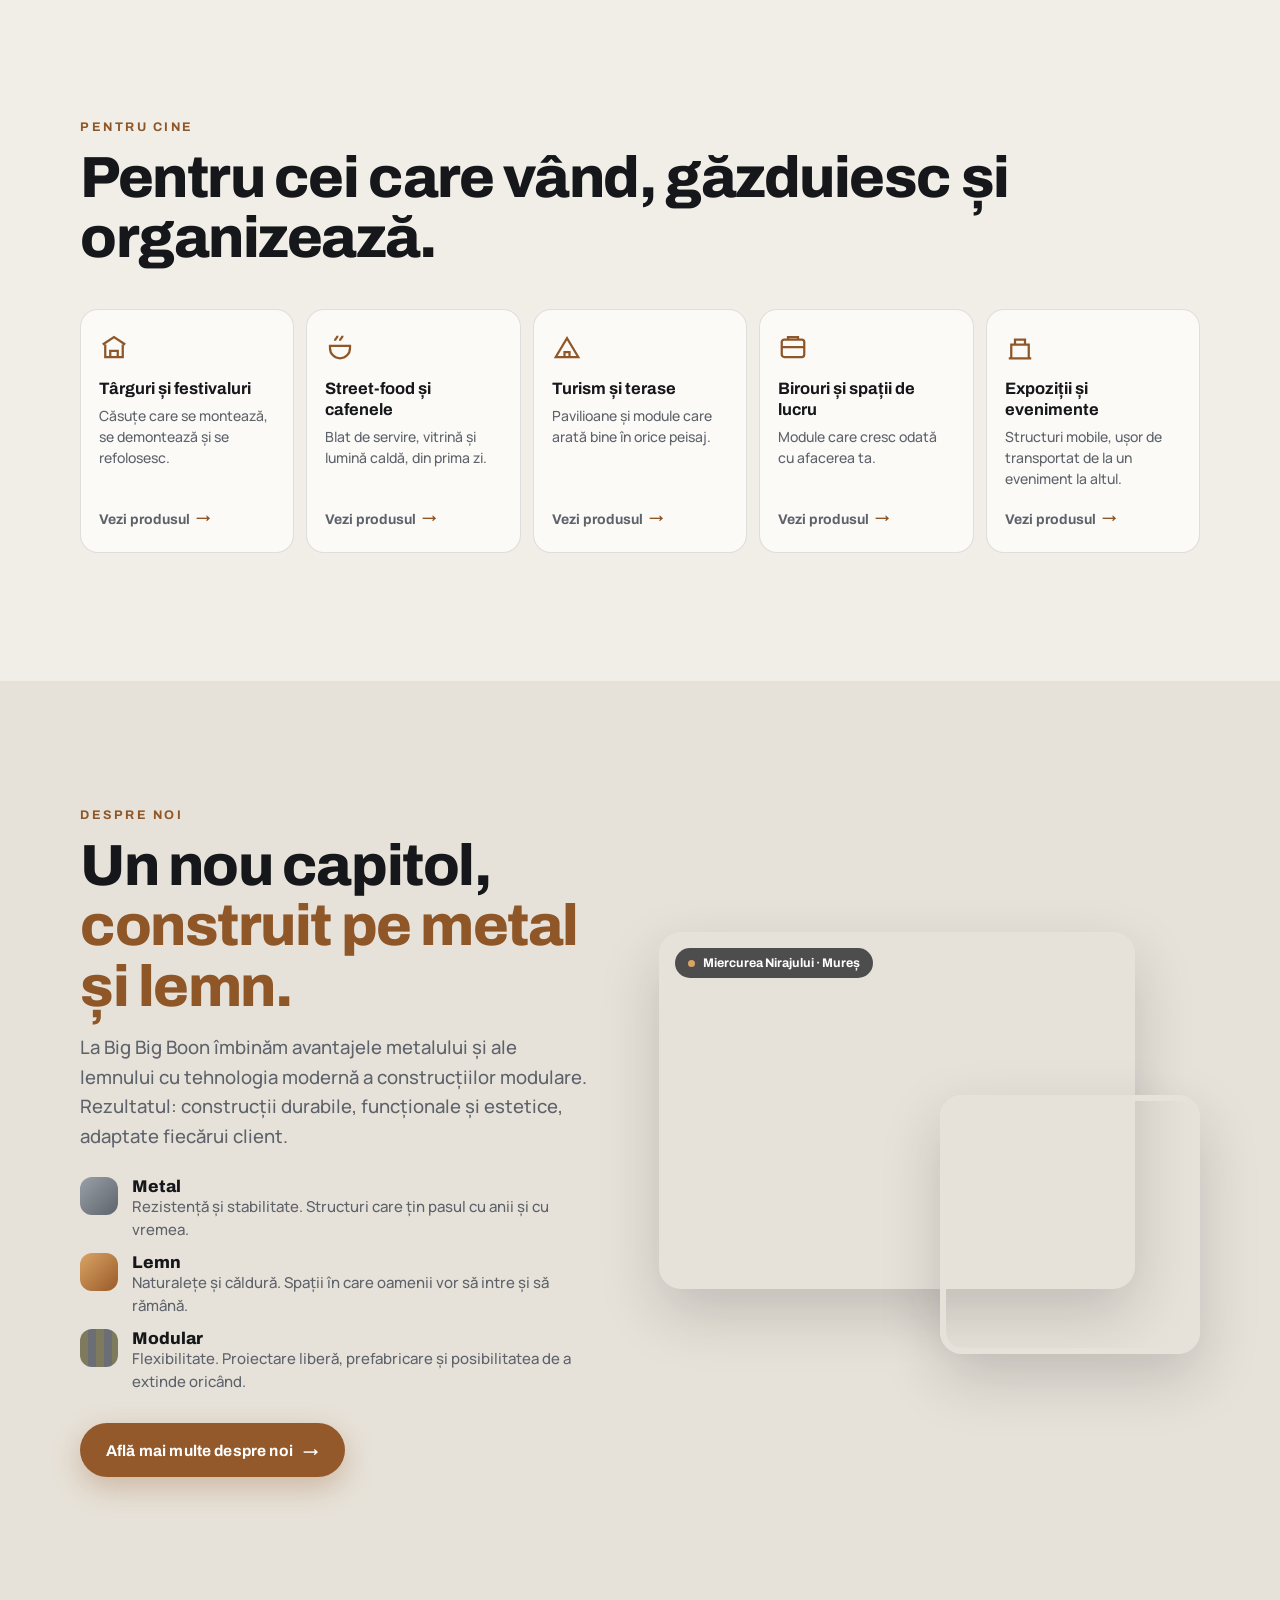
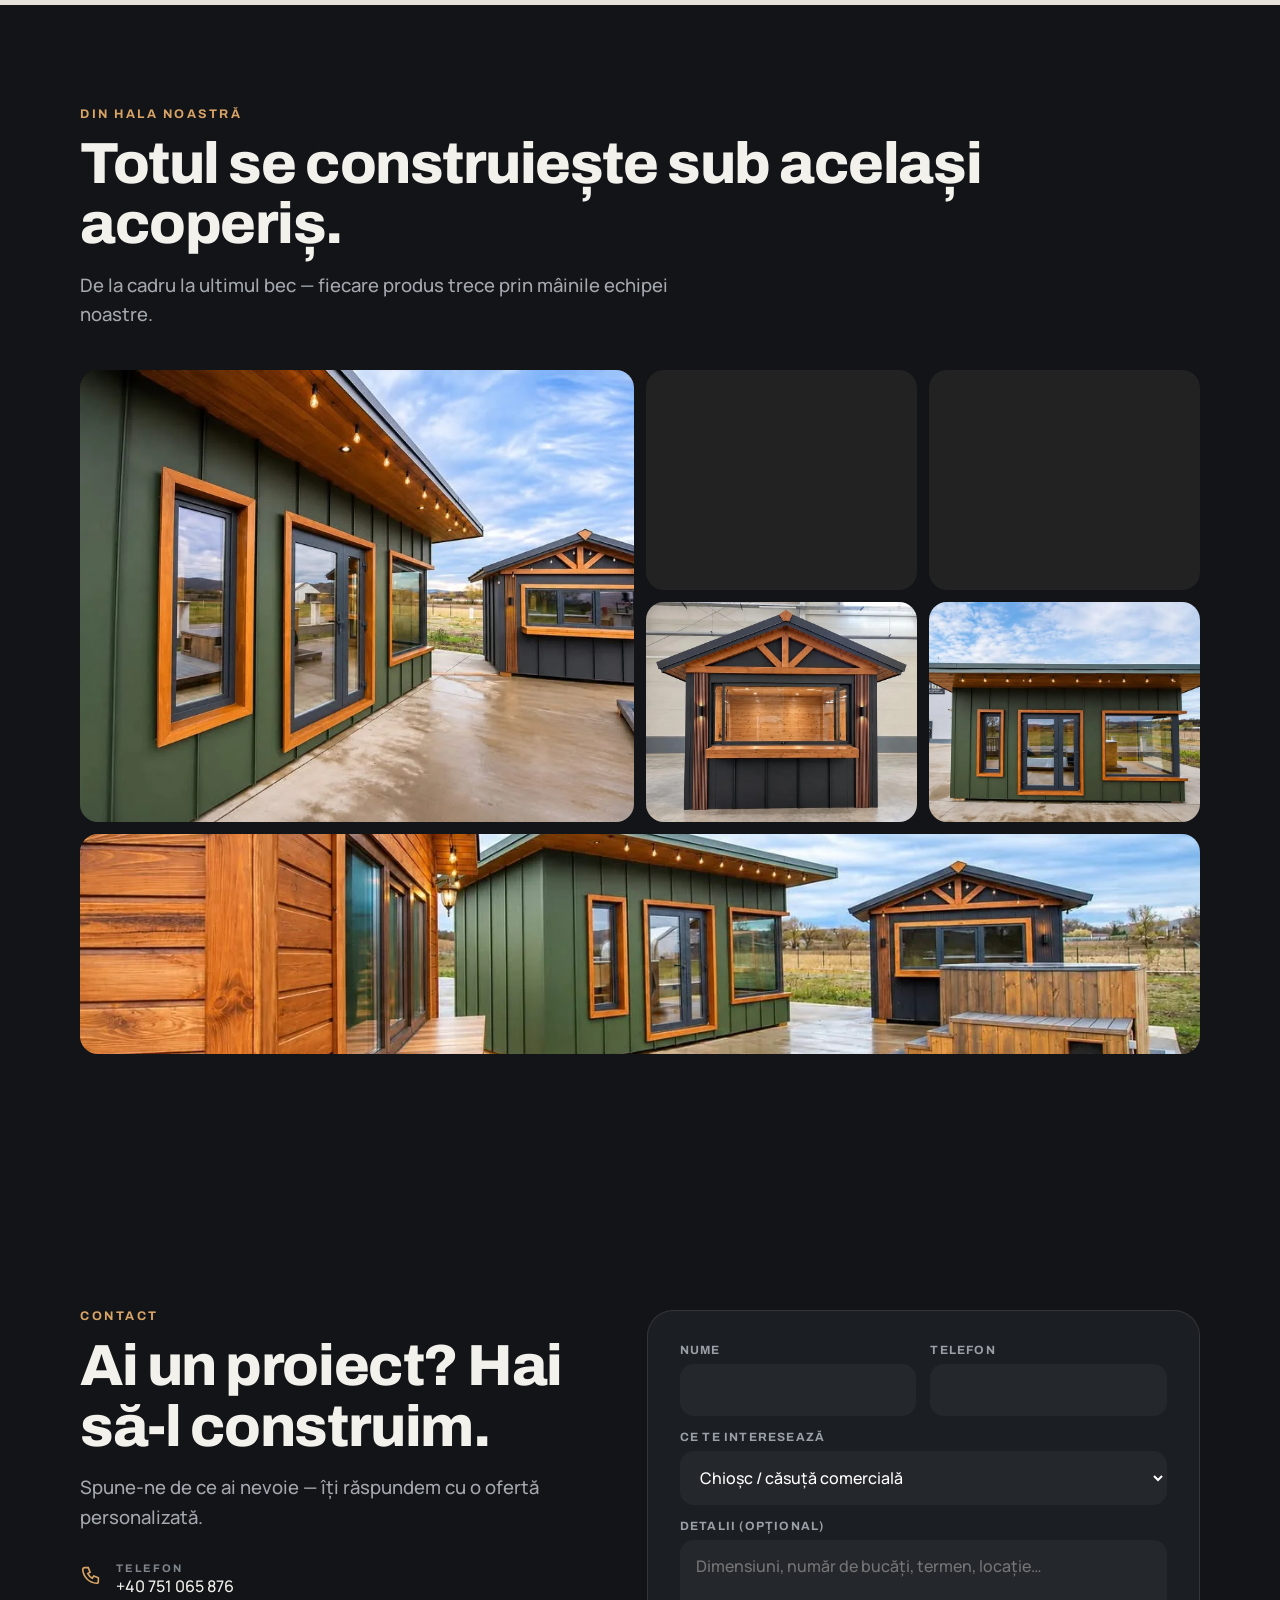
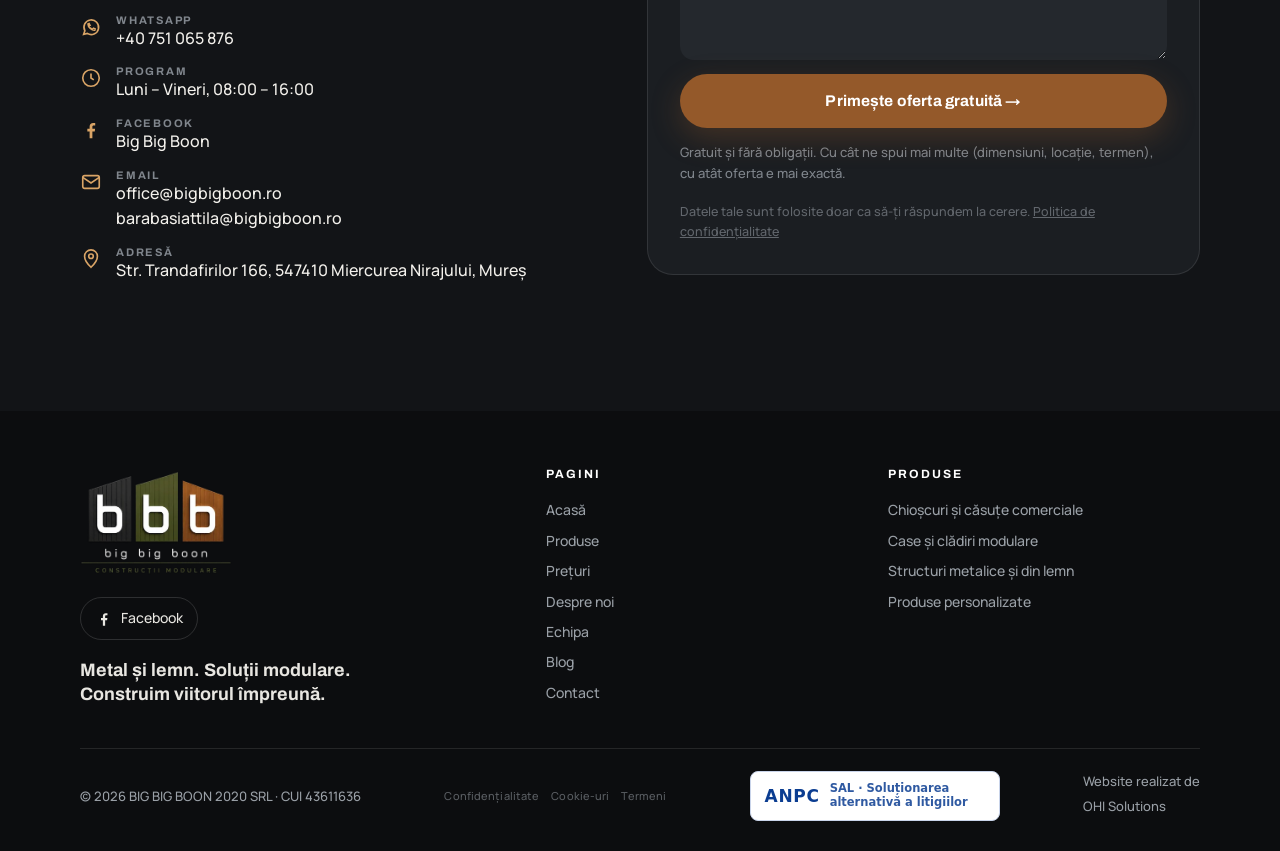
==== commit 7632f97f: "Homepage: numbers band with verified facts (since 2020, 8 building types, own hall, free quote) Co-A" ====
--- a/index.html
+++ b/index.html
@@ -106,6 +106,13 @@
 @keyframes sh{0%{opacity:0;transform:translateY(0)}30%{opacity:1}100%{opacity:0;transform:translateY(14px)}}
 .sub-hero{min-height:72svh}
 
+.nums{background:var(--bg2,#EDE9E2);border-bottom:1px solid var(--line)}
+.nums .wrap{display:grid;grid-template-columns:repeat(4,1fr);gap:0}
+.nums .nm{padding:34px 18px;display:grid;gap:8px;align-content:start;border-left:1px solid var(--line)}
+.nums .nm:first-child{border-left:0}
+.nums b{font:800 clamp(38px,4.4vw,58px)/1 var(--fd);letter-spacing:-.03em;color:var(--ink);font-variant-numeric:tabular-nums}
+.nums .nm>span{font:500 14.5px/1.45 var(--fb);color:var(--mut);max-width:240px}
+@media(max-width:900px){.nums .wrap{grid-template-columns:1fr 1fr}.nums .nm{padding:24px 14px}.nums .nm:nth-child(3){border-left:0}.nums .nm:nth-child(n+3){border-top:1px solid var(--line)}}
 .strip{background:var(--dk);color:#E8E6E1;border-top:1px solid var(--dline)}
 .strip .wrap{display:grid;grid-template-columns:repeat(4,1fr)}
 .strip div.it{padding:24px 14px;display:flex;gap:12px;align-items:center;font:600 14.5px/1.35 var(--fd);border-left:1px solid var(--dline)}
@@ -898,6 +905,13 @@
     <div class="it"><svg viewBox="0 0 24 24" fill="none" stroke="currentColor" stroke-width="1.8"><path d="M1 16V6h13v10M14 9h4l4 4v3h-8"/><circle cx="6" cy="17.5" r="2"/><circle cx="17" cy="17.5" r="2"/></svg><span data-t="s4">Gândit pentru transport și montaj</span></div>
   </div></div>
 
+  <section class="nums" aria-label="Big Big Boon în cifre"><div class="wrap">
+    <div class="nm"><b><span class="cu" data-to="2020" data-from="2000">2020</span></b><span data-t="nm1">anul în care am pornit firma</span></div>
+    <div class="nm"><b><span class="cu" data-to="8">8</span></b><span data-t="nm2">tipuri de construcții, de la pergole la case modulare</span></div>
+    <div class="nm"><b><span class="cu" data-to="1">1</span></b><span data-t="nm3">hală proprie în Miercurea Nirajului, unde facem totul</span></div>
+    <div class="nm"><b><span class="cu" data-to="0">0</span> lei</b><span data-t="nm4">costă oferta, fără nicio obligație</span></div>
+  </div></section>
+
   <section class="sec" id="produse">
     <div class="wrap">
       <div class="eyebrow rv" data-t="prEy">Ce construim</div>
@@ -1856,5 +1870,17 @@
     b.addEventListener('pointerleave',()=>{b.style.transform=''})});
 })();
 </script>
+<script>
+/* numbers band: true facts only (company year, product types, own hall, free quote); count up once when seen */
+(function(){try{if(typeof T!=='undefined'){T.hu=T.hu||{};T.en=T.en||{};
+Object.assign(T.hu,{nm1:'ebben az évben indult a cég',nm2:'féle építmény, a pergolától a moduláris házig',nm3:'saját csarnok Nyárádszeredán, ott készül minden',nm4:'az ajánlat ára, kötelezettség nélkül'});
+Object.assign(T.en,{nm1:'the year we started the company',nm2:'types of buildings, from pergolas to modular homes',nm3:'own hall in Miercurea Nirajului, where we make everything',nm4:'is what a quote costs, with no obligation'});
+if(typeof RO!=='undefined'){RO.nm1=RO.nm1||'anul în care am pornit firma';RO.nm2=RO.nm2||'tipuri de construcții, de la pergole la case modulare';RO.nm3=RO.nm3||'hală proprie în Miercurea Nirajului, unde facem totul';RO.nm4=RO.nm4||'costă oferta, fără nicio obligație';}}
+  if(typeof LANG!=='undefined'&&LANG!=='ro'&&typeof setLang==='function')setLang(LANG);}catch(e){}
+var els=[].slice.call(document.querySelectorAll('.nums .cu'));if(!els.length||!('IntersectionObserver' in window)||matchMedia('(prefers-reduced-motion:reduce)').matches)return;
+var io=new IntersectionObserver(function(es){es.forEach(function(e){if(!e.isIntersecting)return;io.unobserve(e.target);var el=e.target,to=+el.dataset.to,fr=+(el.dataset.from||0),t0=performance.now(),d=1400;
+(function f(t){var k=Math.min(1,(t-t0)/d);k=1-Math.pow(1-k,3);el.textContent=Math.round(fr+(to-fr)*k);if(k<1)requestAnimationFrame(f)})(t0)})},{threshold:.6});
+els.forEach(function(el){el.textContent=el.dataset.from||'0';io.observe(el)});})();
+</script>
 </body>
 </html>
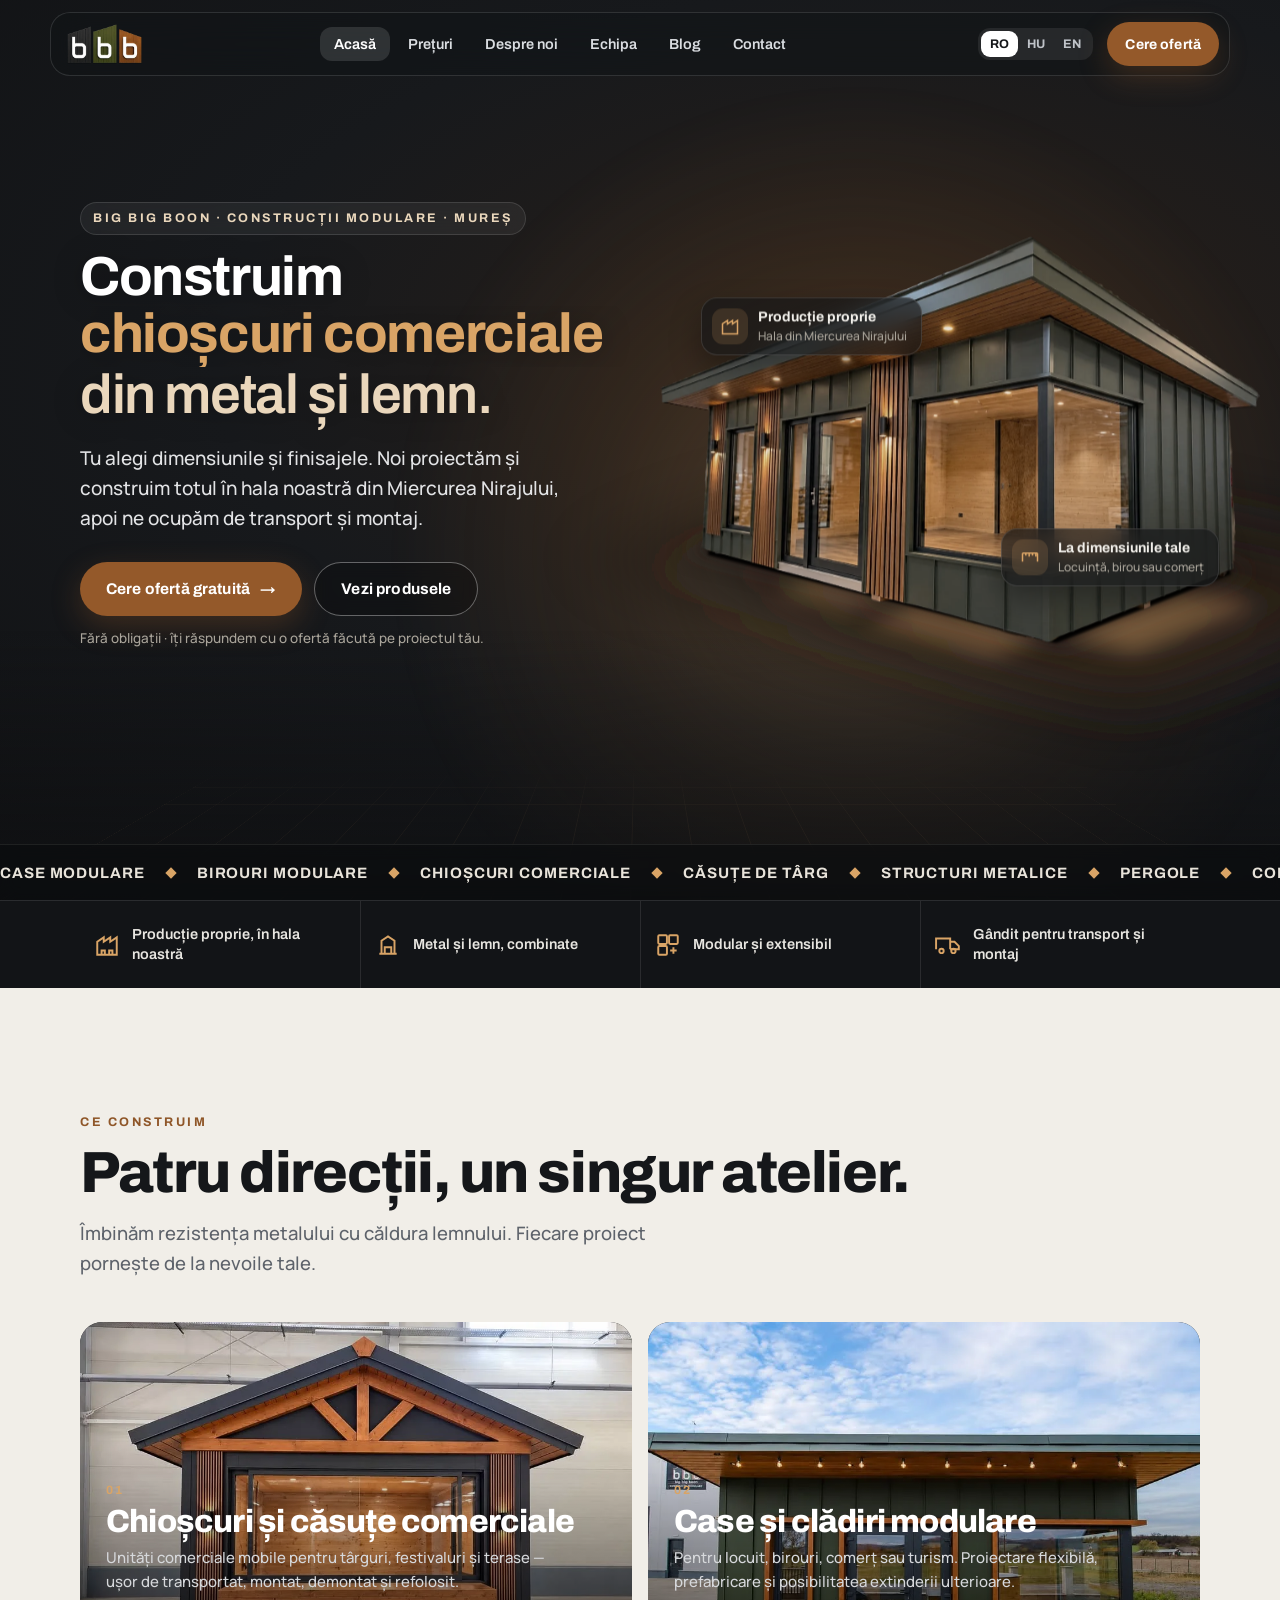
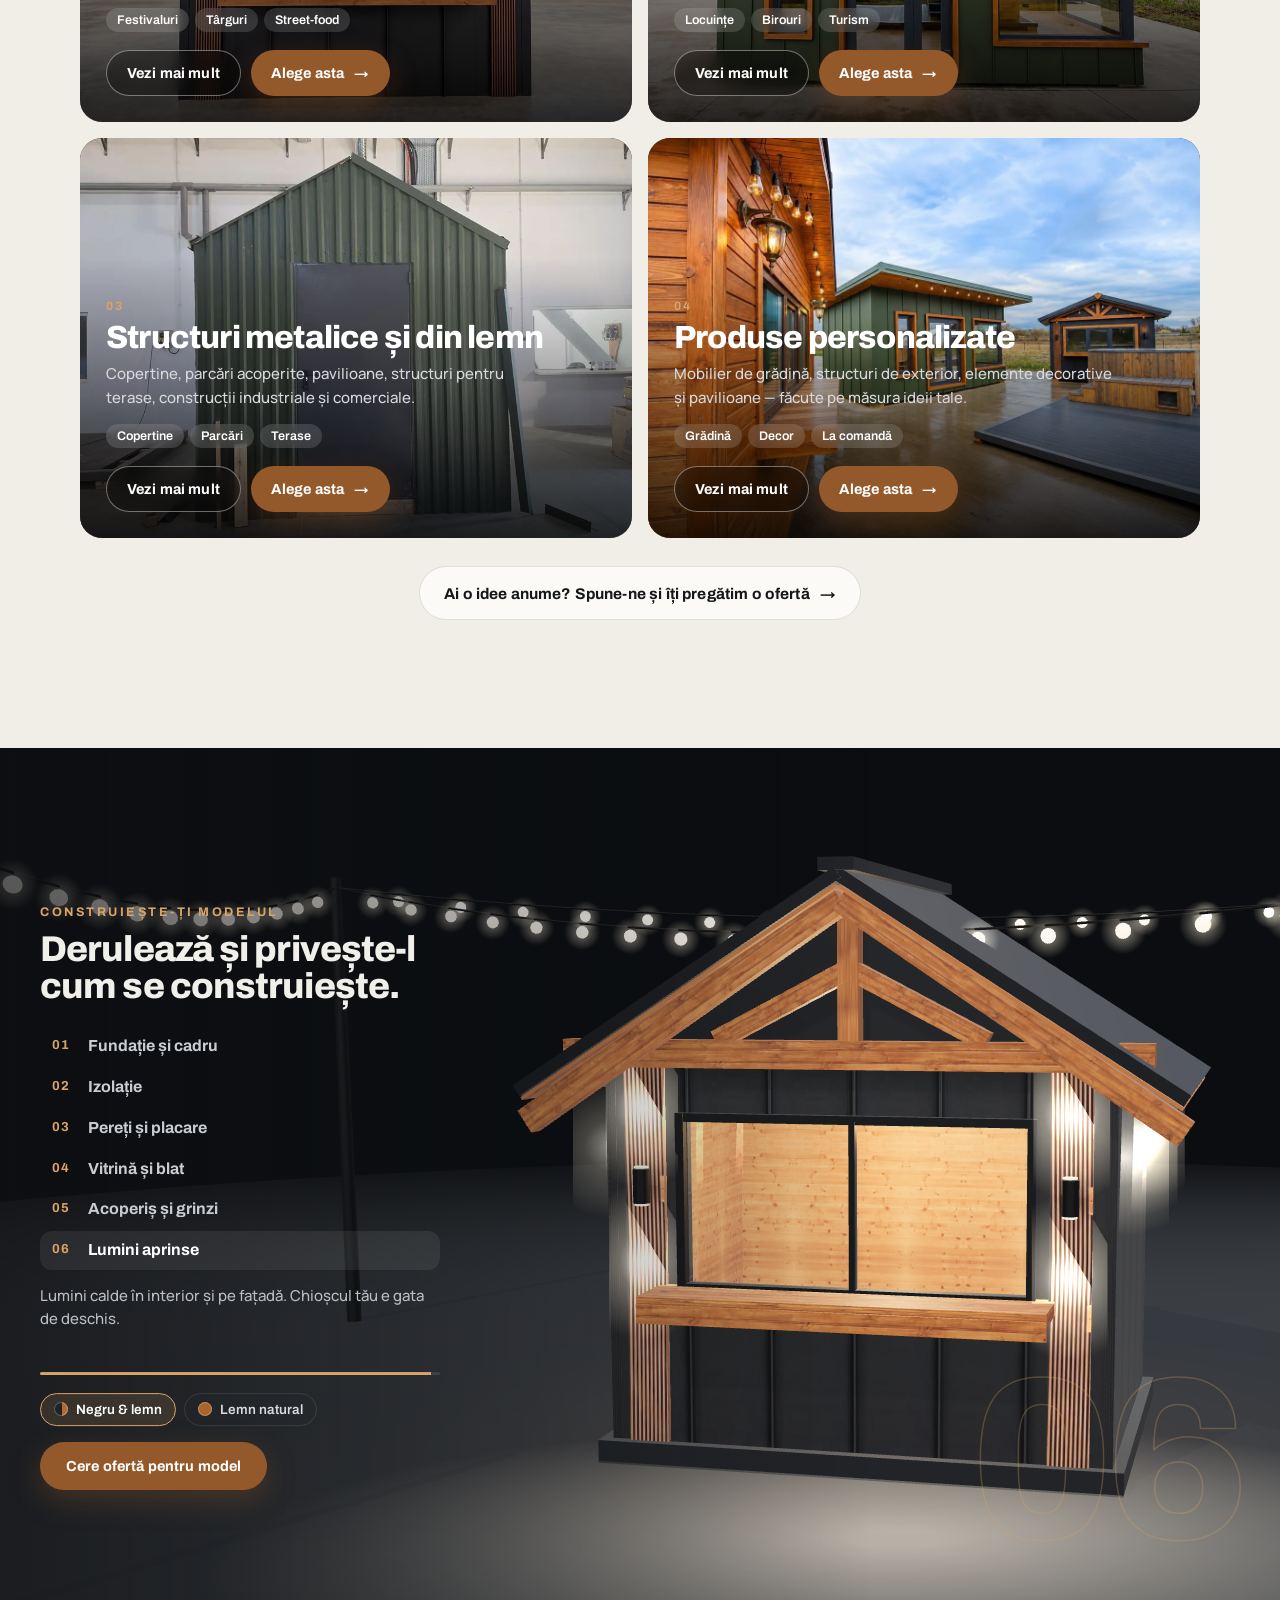
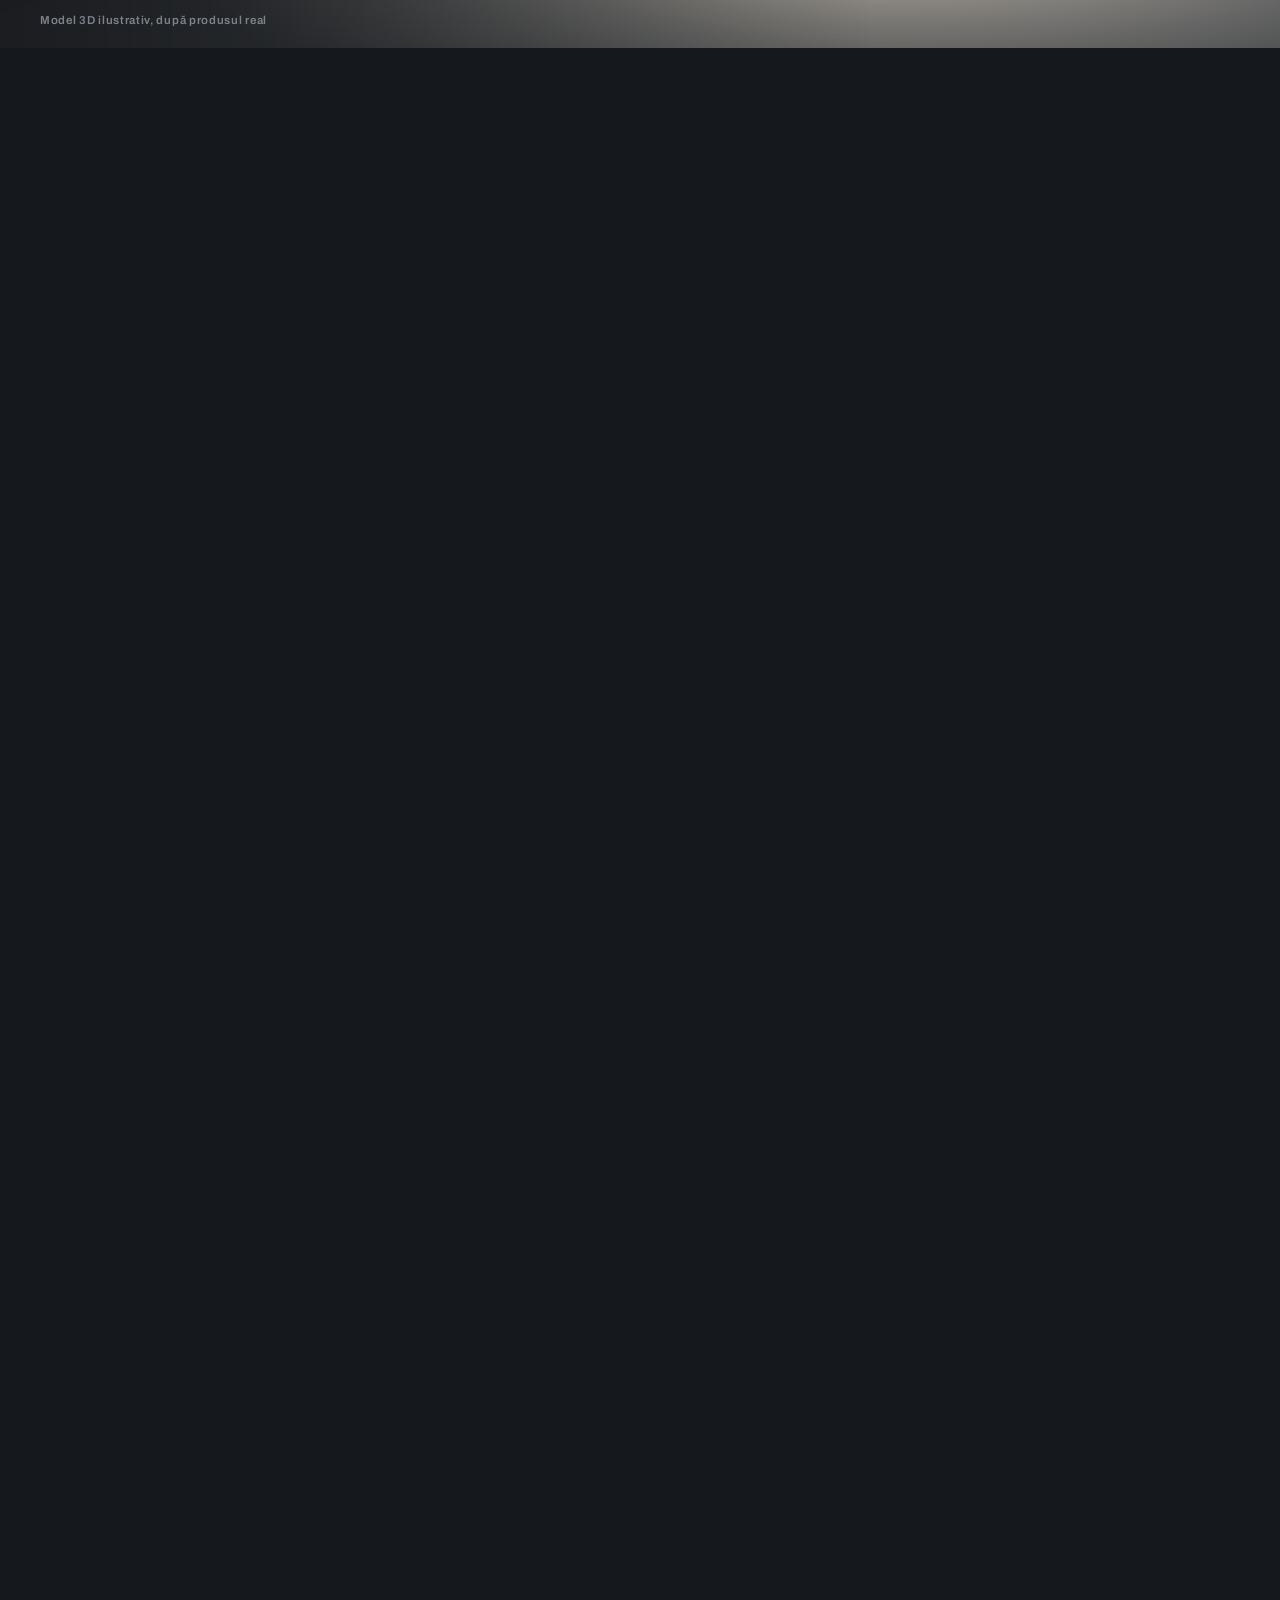
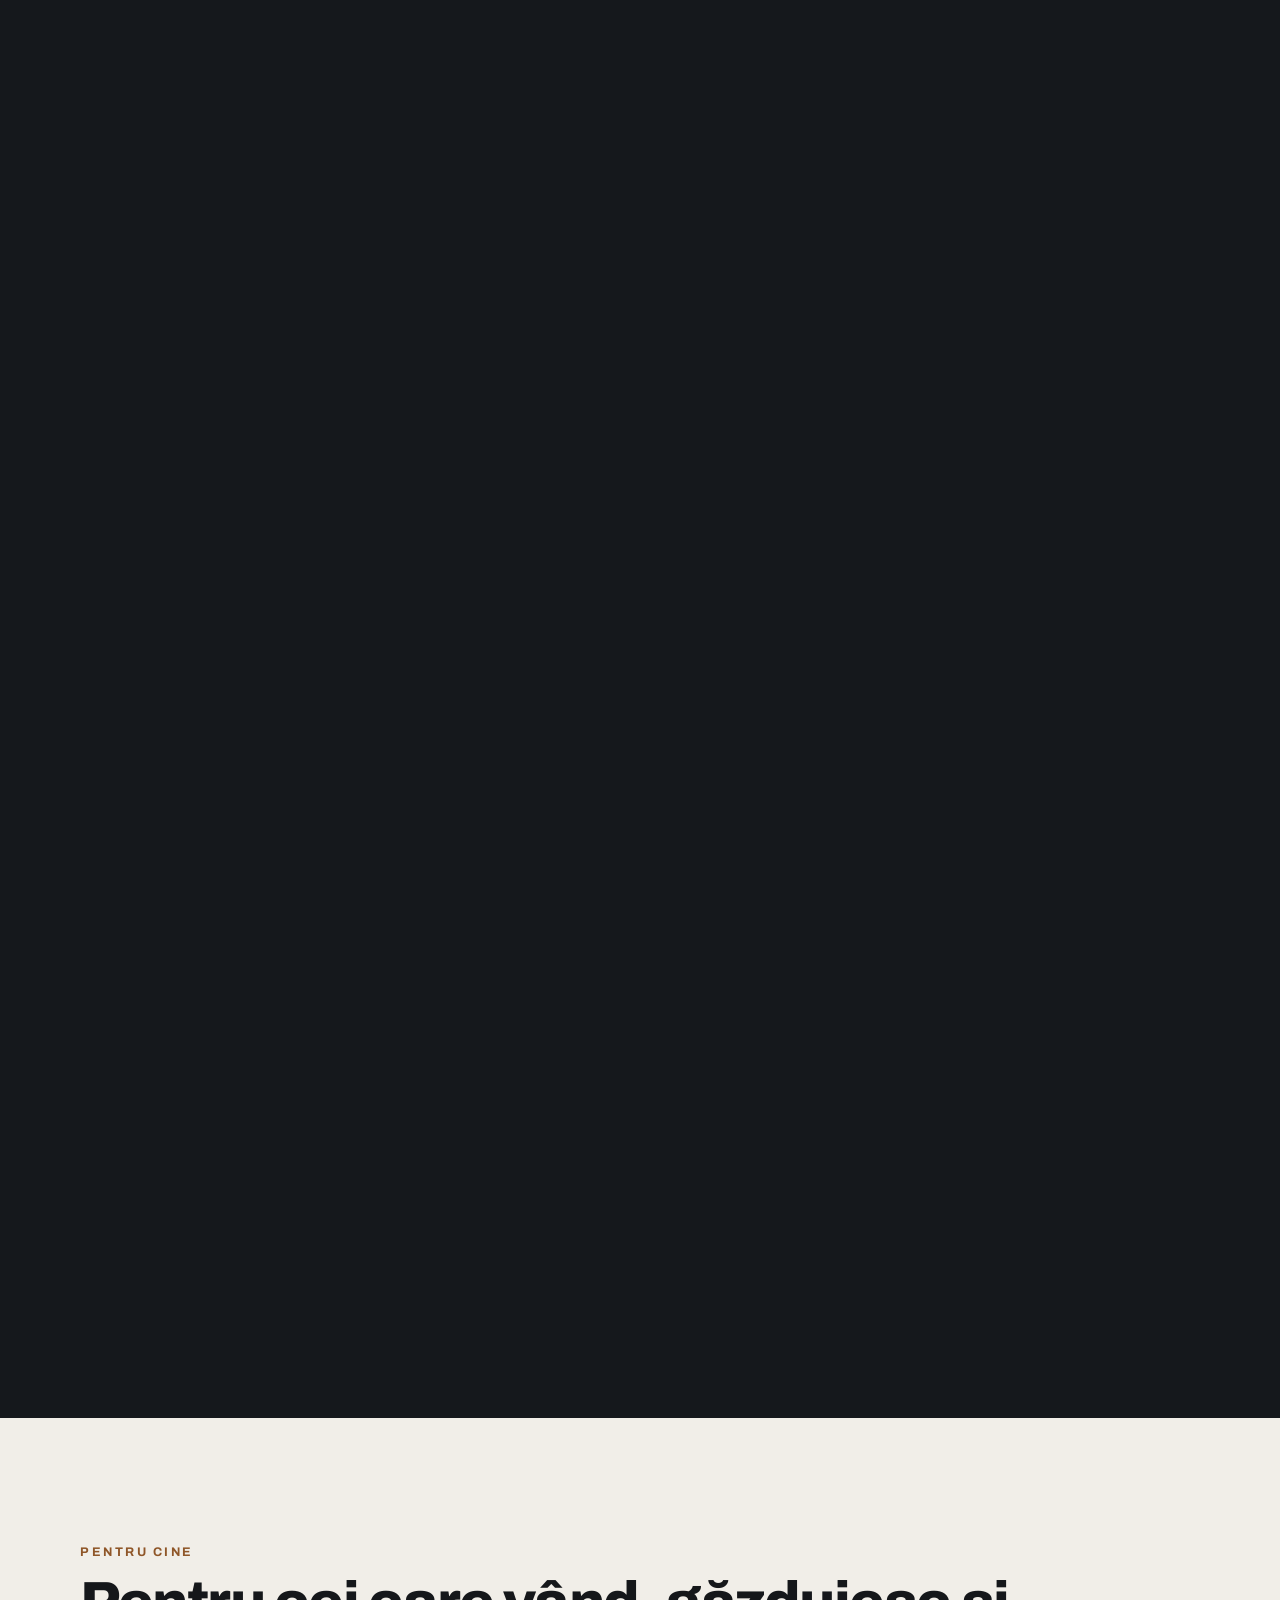
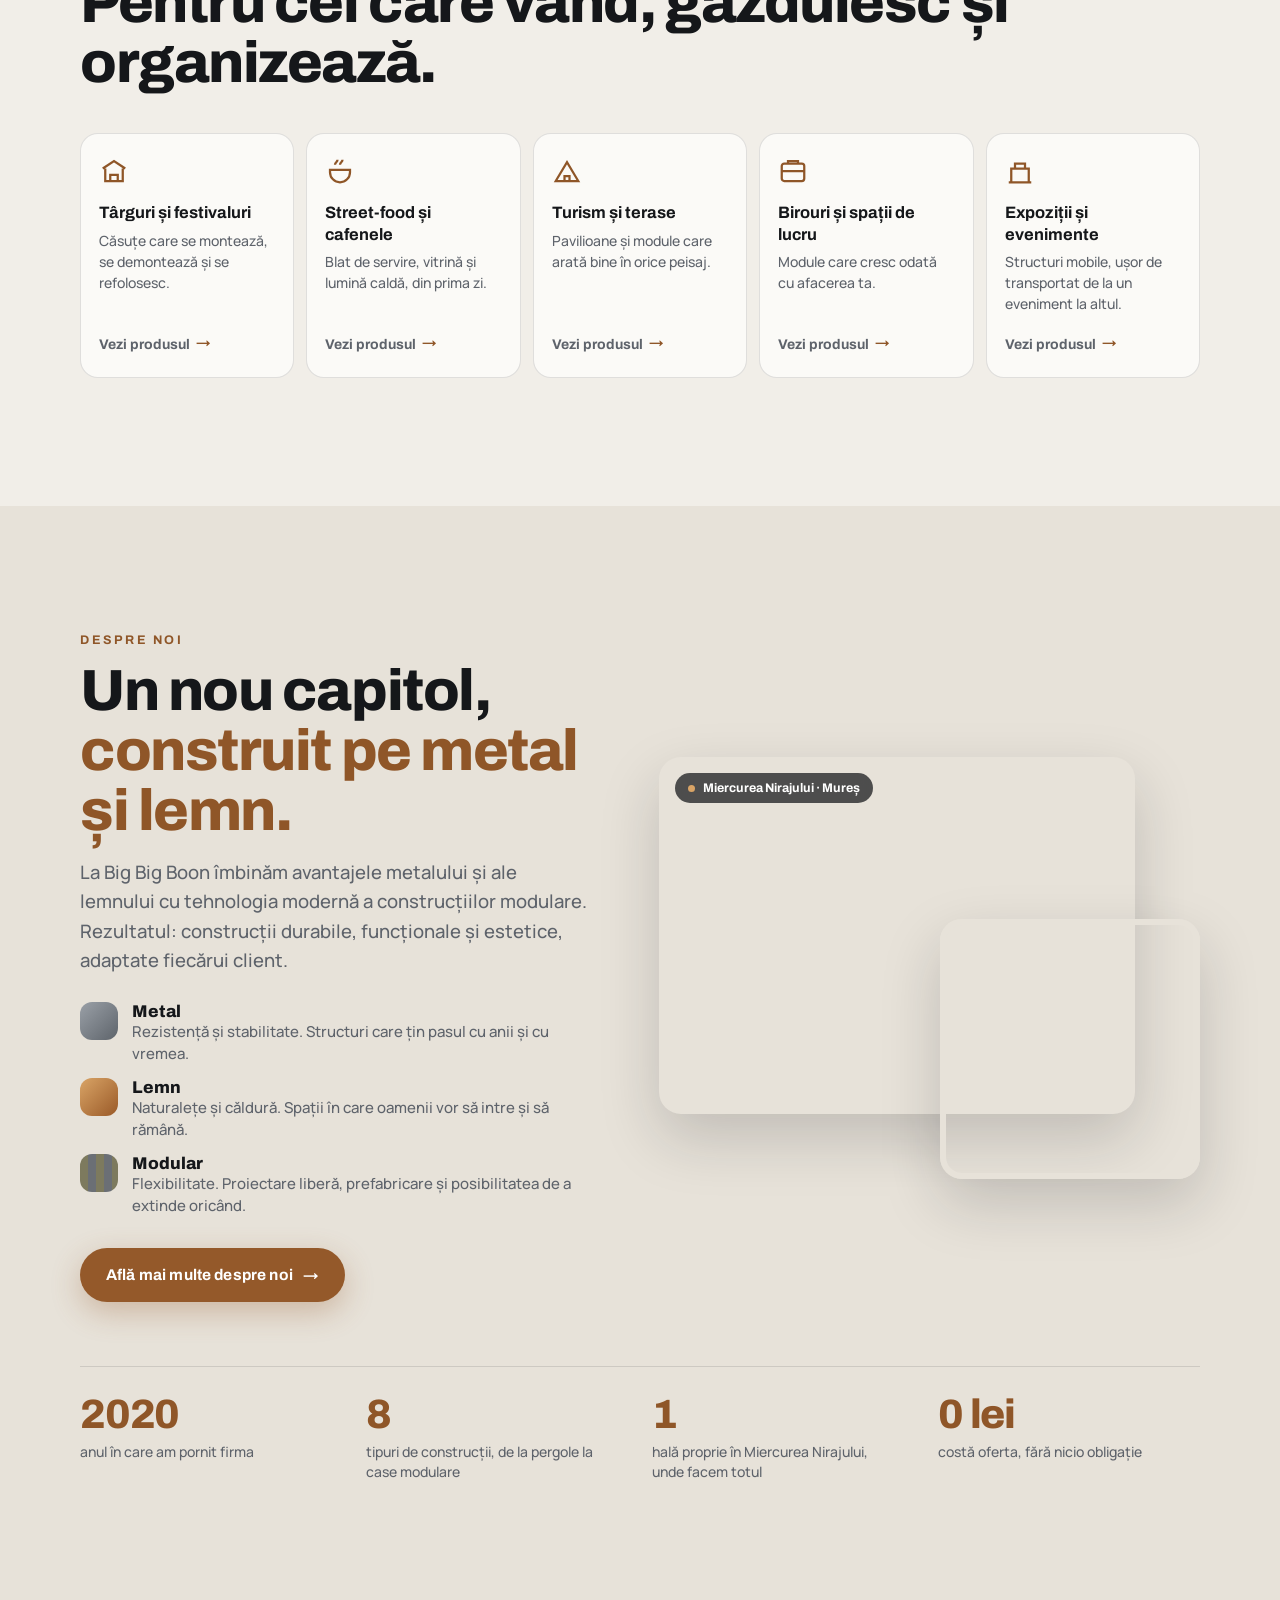
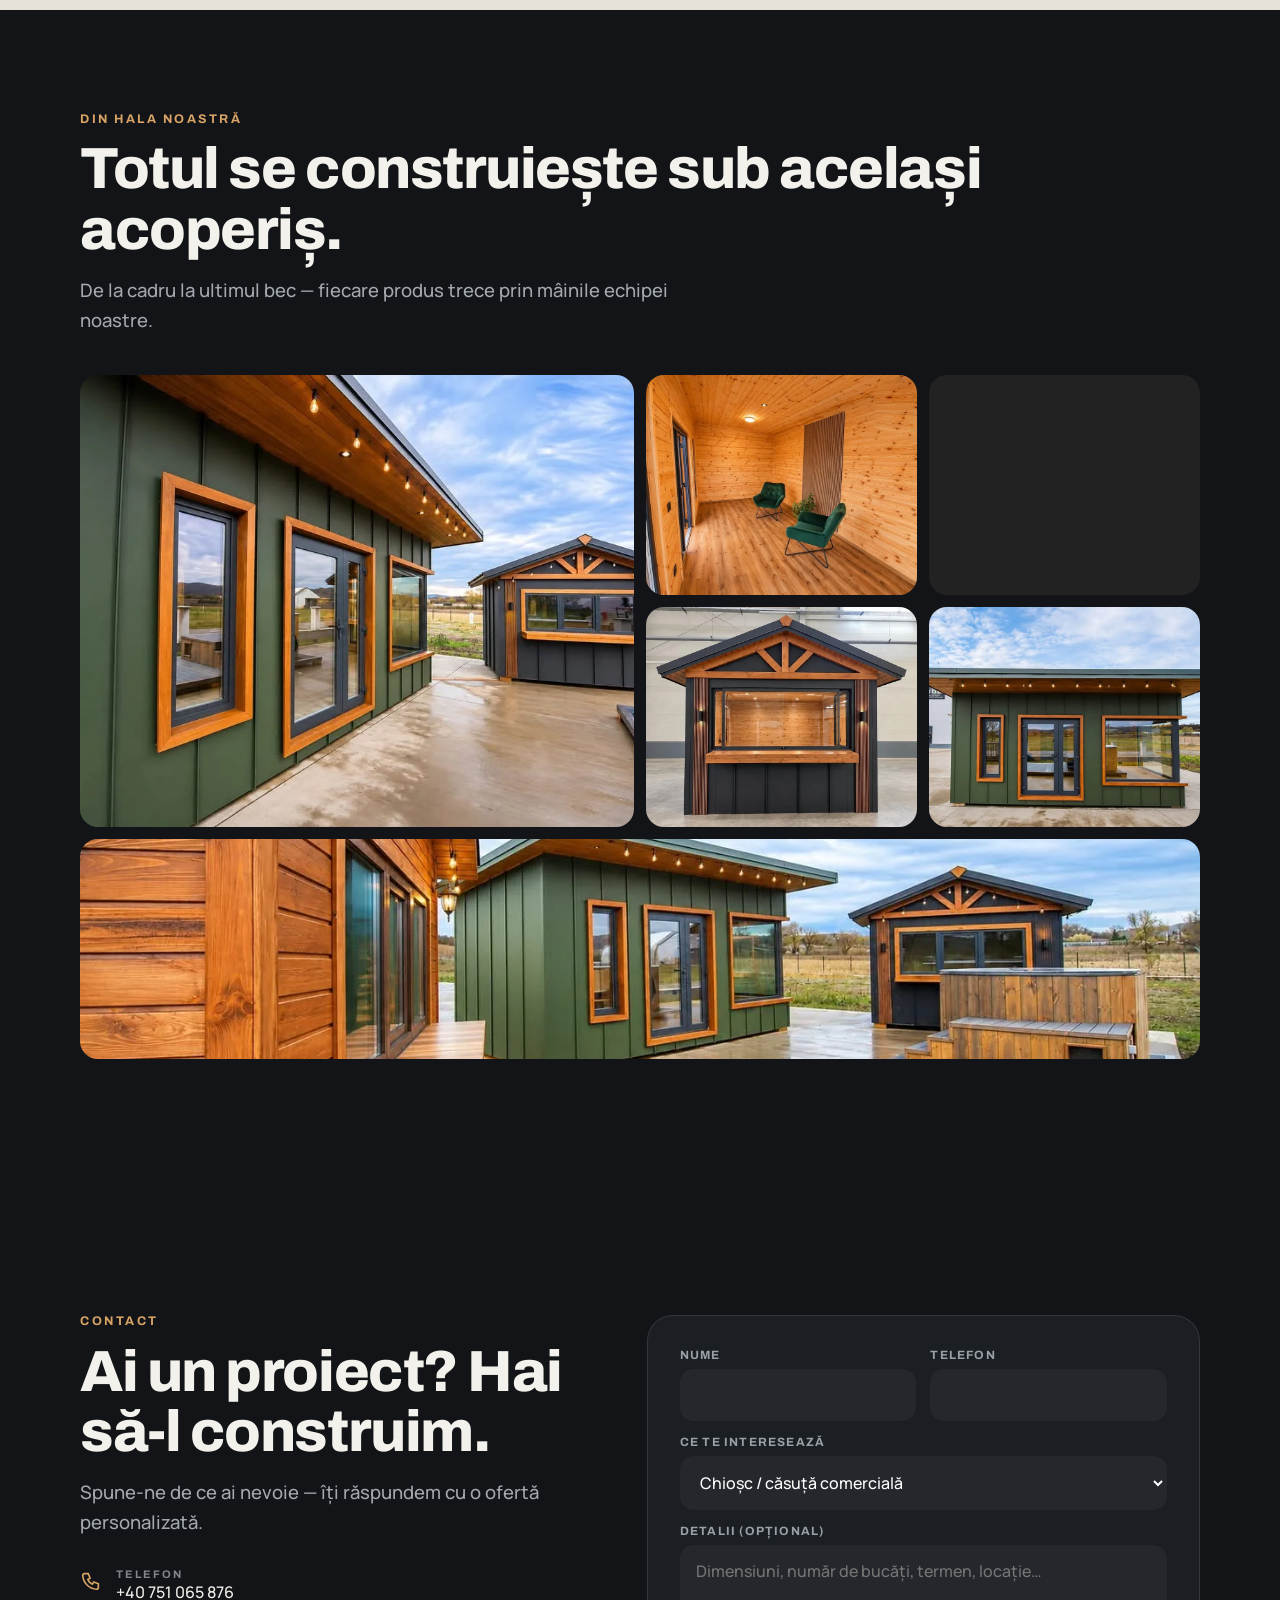
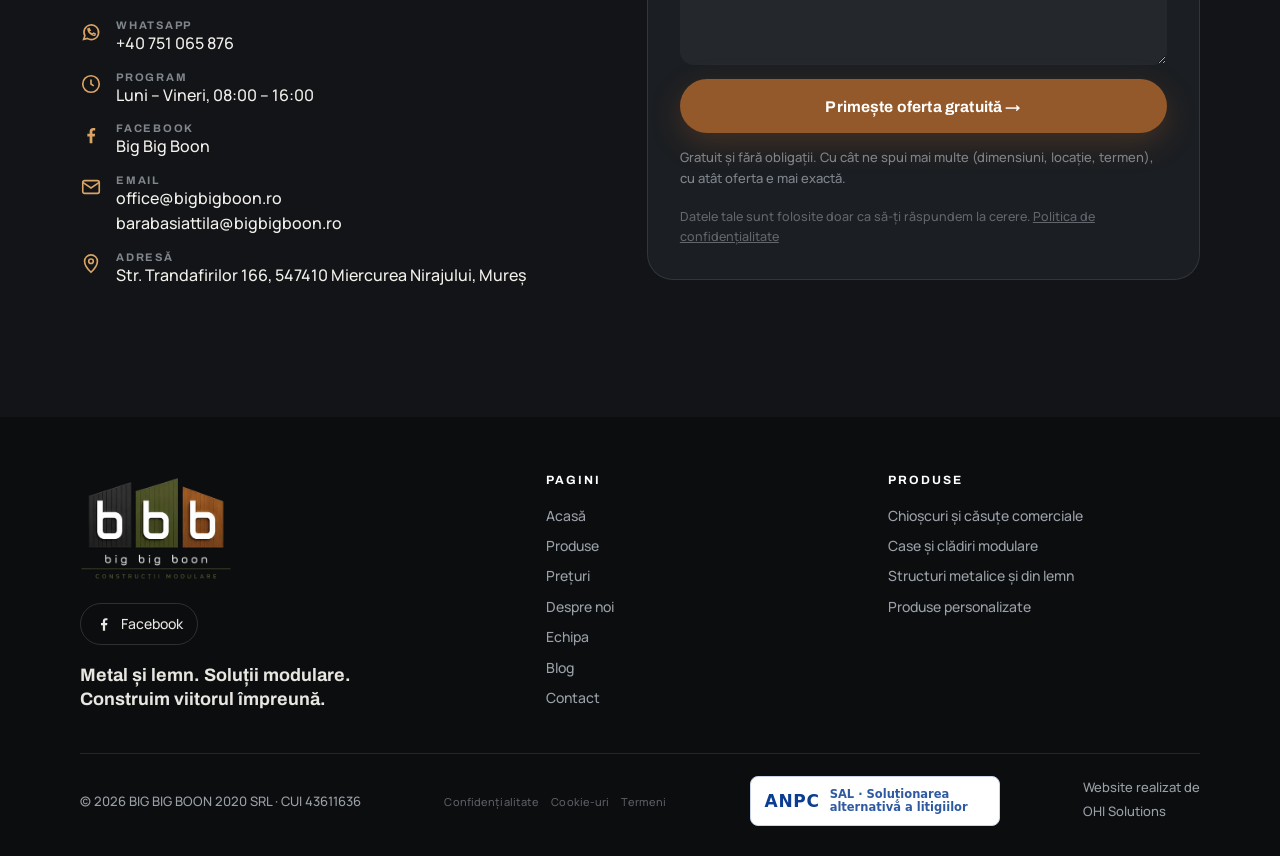
==== commit 0e3448bd: "Homepage: move the numbers into the About section as a quiet row Co-Authored-By: Claude Opus 5.5 <no" ====
--- a/index.html
+++ b/index.html
@@ -106,13 +106,11 @@
 @keyframes sh{0%{opacity:0;transform:translateY(0)}30%{opacity:1}100%{opacity:0;transform:translateY(14px)}}
 .sub-hero{min-height:72svh}
 
-.nums{background:var(--bg2,#EDE9E2);border-bottom:1px solid var(--line)}
-.nums .wrap{display:grid;grid-template-columns:repeat(4,1fr);gap:0}
-.nums .nm{padding:34px 18px;display:grid;gap:8px;align-content:start;border-left:1px solid var(--line)}
-.nums .nm:first-child{border-left:0}
-.nums b{font:800 clamp(38px,4.4vw,58px)/1 var(--fd);letter-spacing:-.03em;color:var(--ink);font-variant-numeric:tabular-nums}
-.nums .nm>span{font:500 14.5px/1.45 var(--fb);color:var(--mut);max-width:240px}
-@media(max-width:900px){.nums .wrap{grid-template-columns:1fr 1fr}.nums .nm{padding:24px 14px}.nums .nm:nth-child(3){border-left:0}.nums .nm:nth-child(n+3){border-top:1px solid var(--line)}}
+.abtn{display:grid;grid-template-columns:repeat(4,1fr);gap:24px;margin-top:clamp(40px,5vw,64px);padding-top:28px;border-top:1px solid var(--line)}
+.abtn .nm{display:grid;gap:6px;align-content:start}
+.abtn b{font:800 clamp(30px,3.2vw,44px)/1 var(--fd);letter-spacing:-.03em;color:var(--wood);font-variant-numeric:tabular-nums}
+.abtn .nm>span{font:500 14px/1.45 var(--fb);color:var(--mut);max-width:230px}
+@media(max-width:900px){.abtn{grid-template-columns:1fr 1fr;gap:22px 16px}}
 .strip{background:var(--dk);color:#E8E6E1;border-top:1px solid var(--dline)}
 .strip .wrap{display:grid;grid-template-columns:repeat(4,1fr)}
 .strip div.it{padding:24px 14px;display:flex;gap:12px;align-items:center;font:600 14.5px/1.35 var(--fd);border-left:1px solid var(--dline)}
@@ -905,13 +903,6 @@
     <div class="it"><svg viewBox="0 0 24 24" fill="none" stroke="currentColor" stroke-width="1.8"><path d="M1 16V6h13v10M14 9h4l4 4v3h-8"/><circle cx="6" cy="17.5" r="2"/><circle cx="17" cy="17.5" r="2"/></svg><span data-t="s4">Gândit pentru transport și montaj</span></div>
   </div></div>
 
-  <section class="nums" aria-label="Big Big Boon în cifre"><div class="wrap">
-    <div class="nm"><b><span class="cu" data-to="2020" data-from="2000">2020</span></b><span data-t="nm1">anul în care am pornit firma</span></div>
-    <div class="nm"><b><span class="cu" data-to="8">8</span></b><span data-t="nm2">tipuri de construcții, de la pergole la case modulare</span></div>
-    <div class="nm"><b><span class="cu" data-to="1">1</span></b><span data-t="nm3">hală proprie în Miercurea Nirajului, unde facem totul</span></div>
-    <div class="nm"><b><span class="cu" data-to="0">0</span> lei</b><span data-t="nm4">costă oferta, fără nicio obligație</span></div>
-  </div></section>
-
   <section class="sec" id="produse">
     <div class="wrap">
       <div class="eyebrow rv" data-t="prEy">Ce construim</div>
@@ -989,6 +980,12 @@
         <span class="abttag"><i></i>Miercurea Nirajului · Mureș</span>
       </div>
     </div>
+    <div class="wrap"><div class="abtn rv" aria-label="Big Big Boon în cifre">
+      <div class="nm"><b><span class="cu" data-to="2020" data-from="2000">2020</span></b><span data-t="nm1">anul în care am pornit firma</span></div>
+      <div class="nm"><b><span class="cu" data-to="8">8</span></b><span data-t="nm2">tipuri de construcții, de la pergole la case modulare</span></div>
+      <div class="nm"><b><span class="cu" data-to="1">1</span></b><span data-t="nm3">hală proprie în Miercurea Nirajului, unde facem totul</span></div>
+      <div class="nm"><b><span class="cu" data-to="0">0</span> lei</b><span data-t="nm4">costă oferta, fără nicio obligație</span></div>
+    </div></div>
   </section>
 
   <section class="sec dark" style="padding-top:clamp(64px,8vw,110px)">
@@ -1877,7 +1874,7 @@
 Object.assign(T.en,{nm1:'the year we started the company',nm2:'types of buildings, from pergolas to modular homes',nm3:'own hall in Miercurea Nirajului, where we make everything',nm4:'is what a quote costs, with no obligation'});
 if(typeof RO!=='undefined'){RO.nm1=RO.nm1||'anul în care am pornit firma';RO.nm2=RO.nm2||'tipuri de construcții, de la pergole la case modulare';RO.nm3=RO.nm3||'hală proprie în Miercurea Nirajului, unde facem totul';RO.nm4=RO.nm4||'costă oferta, fără nicio obligație';}}
   if(typeof LANG!=='undefined'&&LANG!=='ro'&&typeof setLang==='function')setLang(LANG);}catch(e){}
-var els=[].slice.call(document.querySelectorAll('.nums .cu'));if(!els.length||!('IntersectionObserver' in window)||matchMedia('(prefers-reduced-motion:reduce)').matches)return;
+var els=[].slice.call(document.querySelectorAll('.abtn .cu'));if(!els.length||!('IntersectionObserver' in window)||matchMedia('(prefers-reduced-motion:reduce)').matches)return;
 var io=new IntersectionObserver(function(es){es.forEach(function(e){if(!e.isIntersecting)return;io.unobserve(e.target);var el=e.target,to=+el.dataset.to,fr=+(el.dataset.from||0),t0=performance.now(),d=1400;
 (function f(t){var k=Math.min(1,(t-t0)/d);k=1-Math.pow(1-k,3);el.textContent=Math.round(fr+(to-fr)*k);if(k<1)requestAnimationFrame(f)})(t0)})},{threshold:.6});
 els.forEach(function(el){el.textContent=el.dataset.from||'0';io.observe(el)});})();
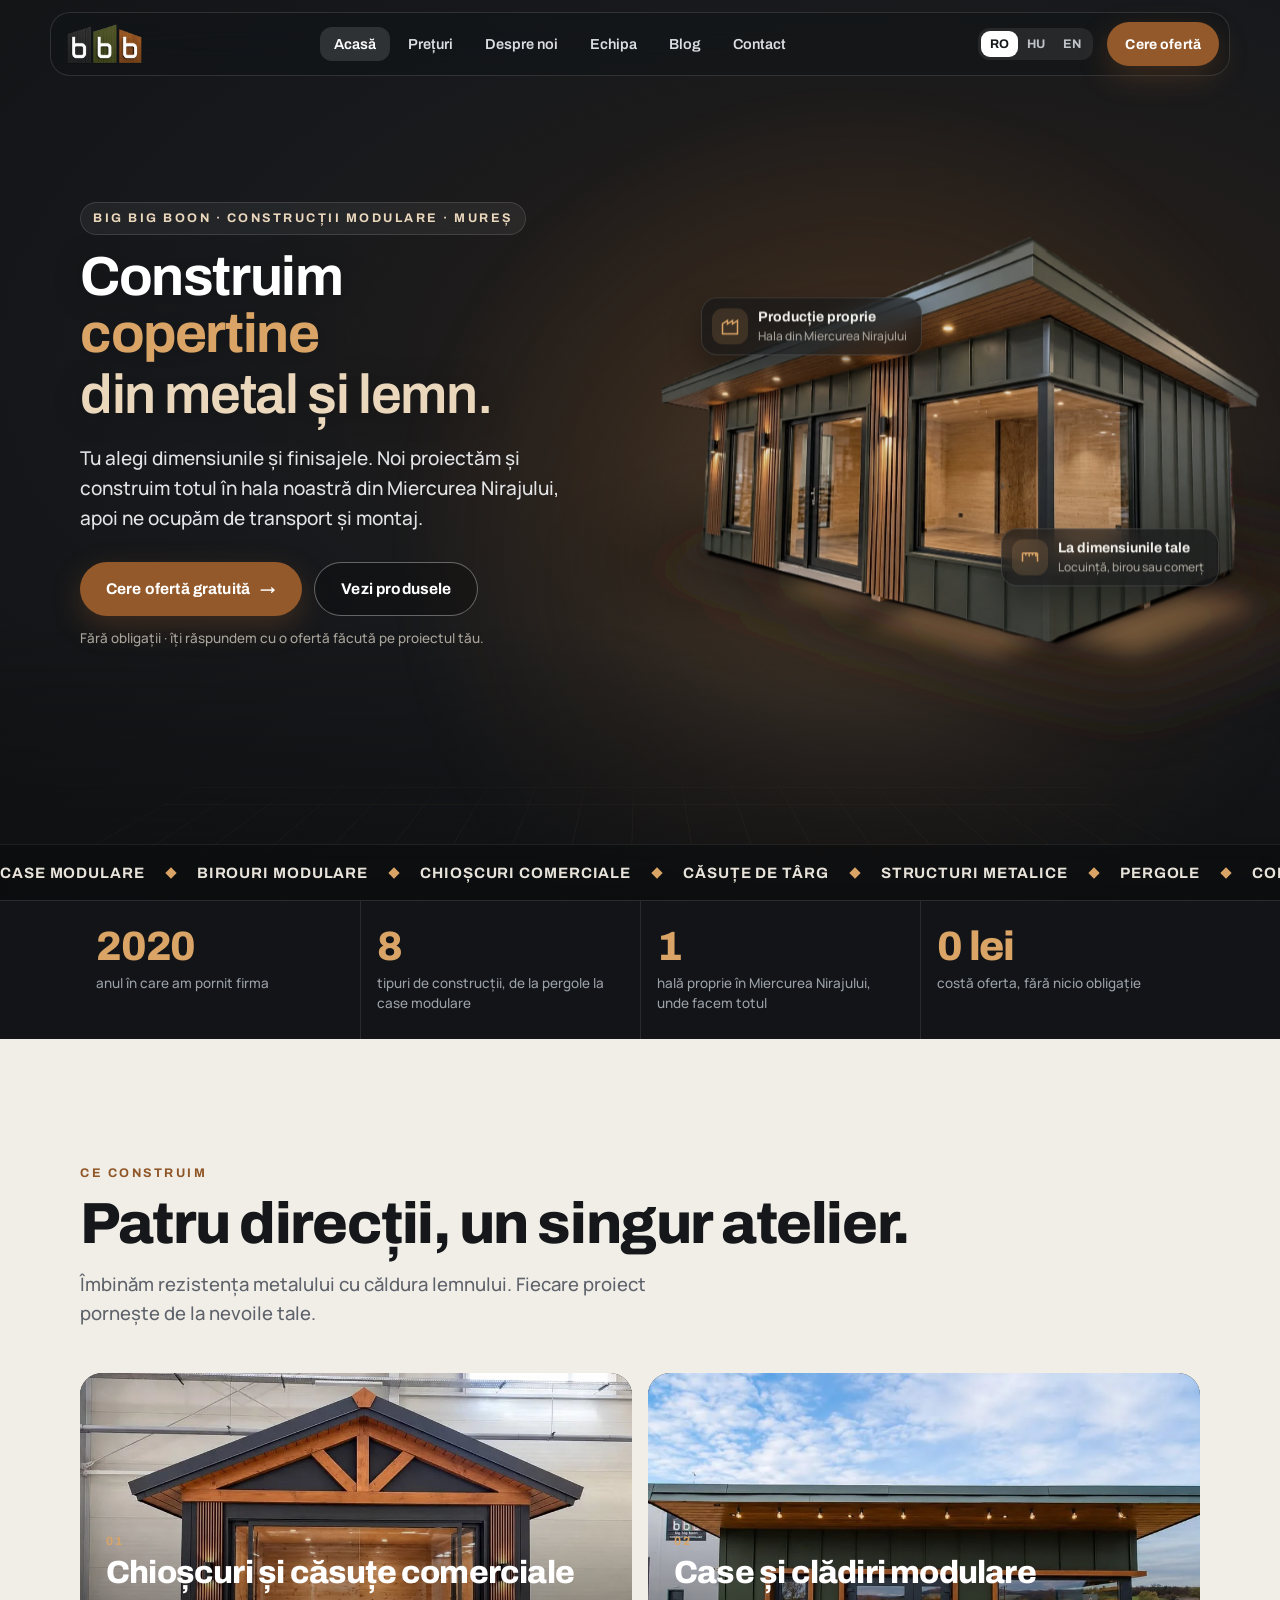
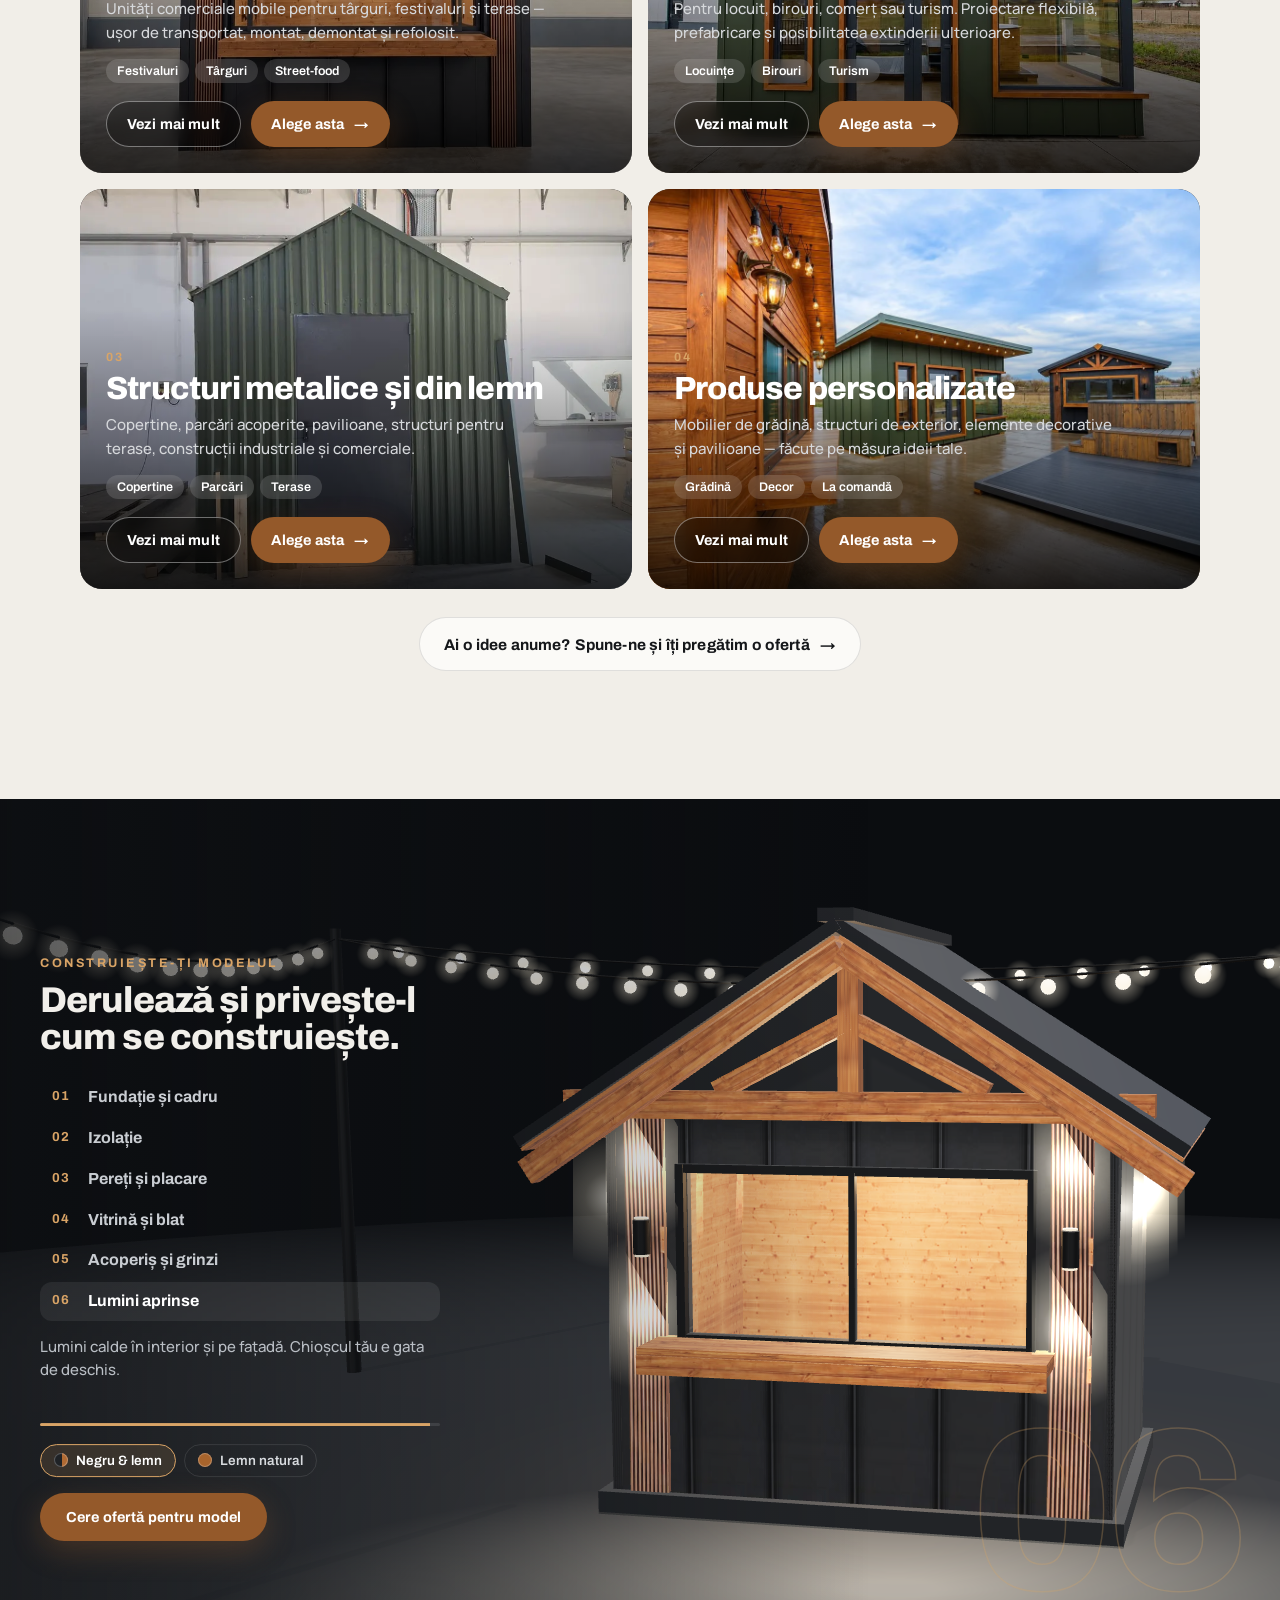
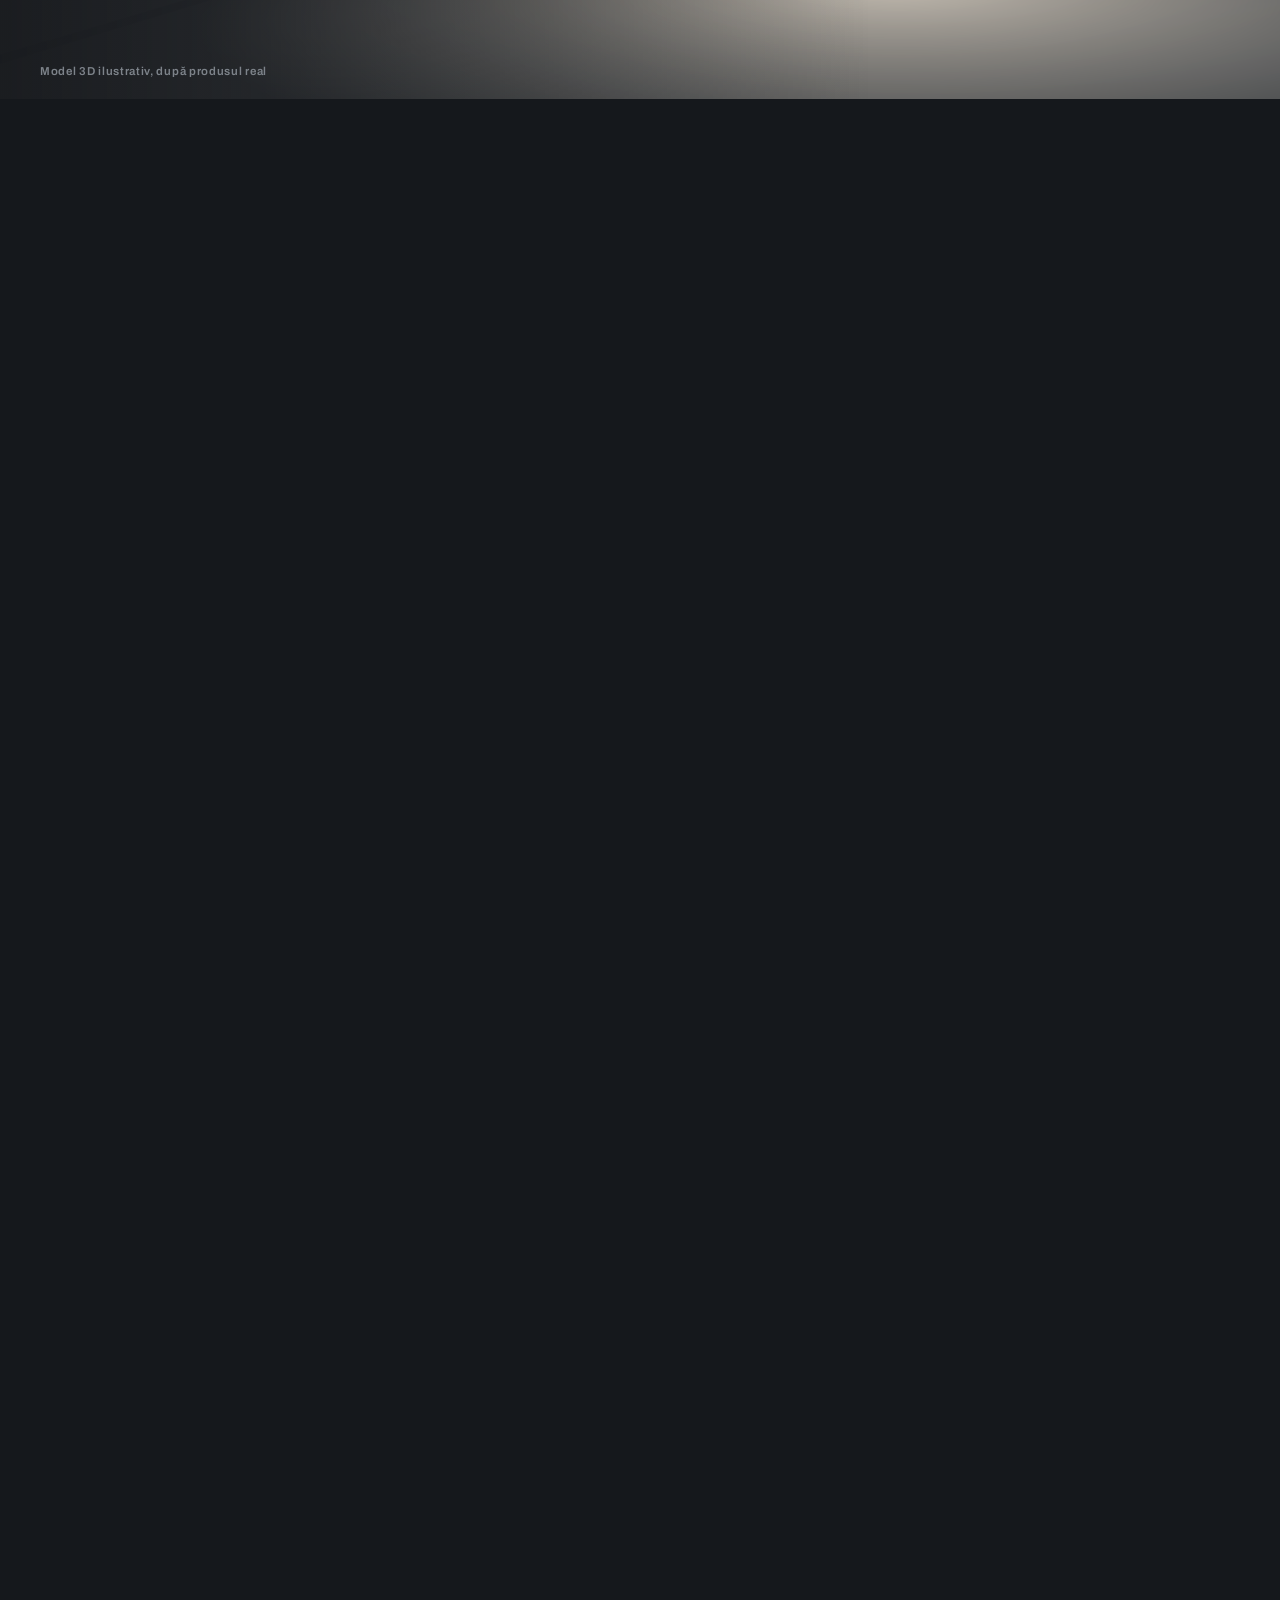
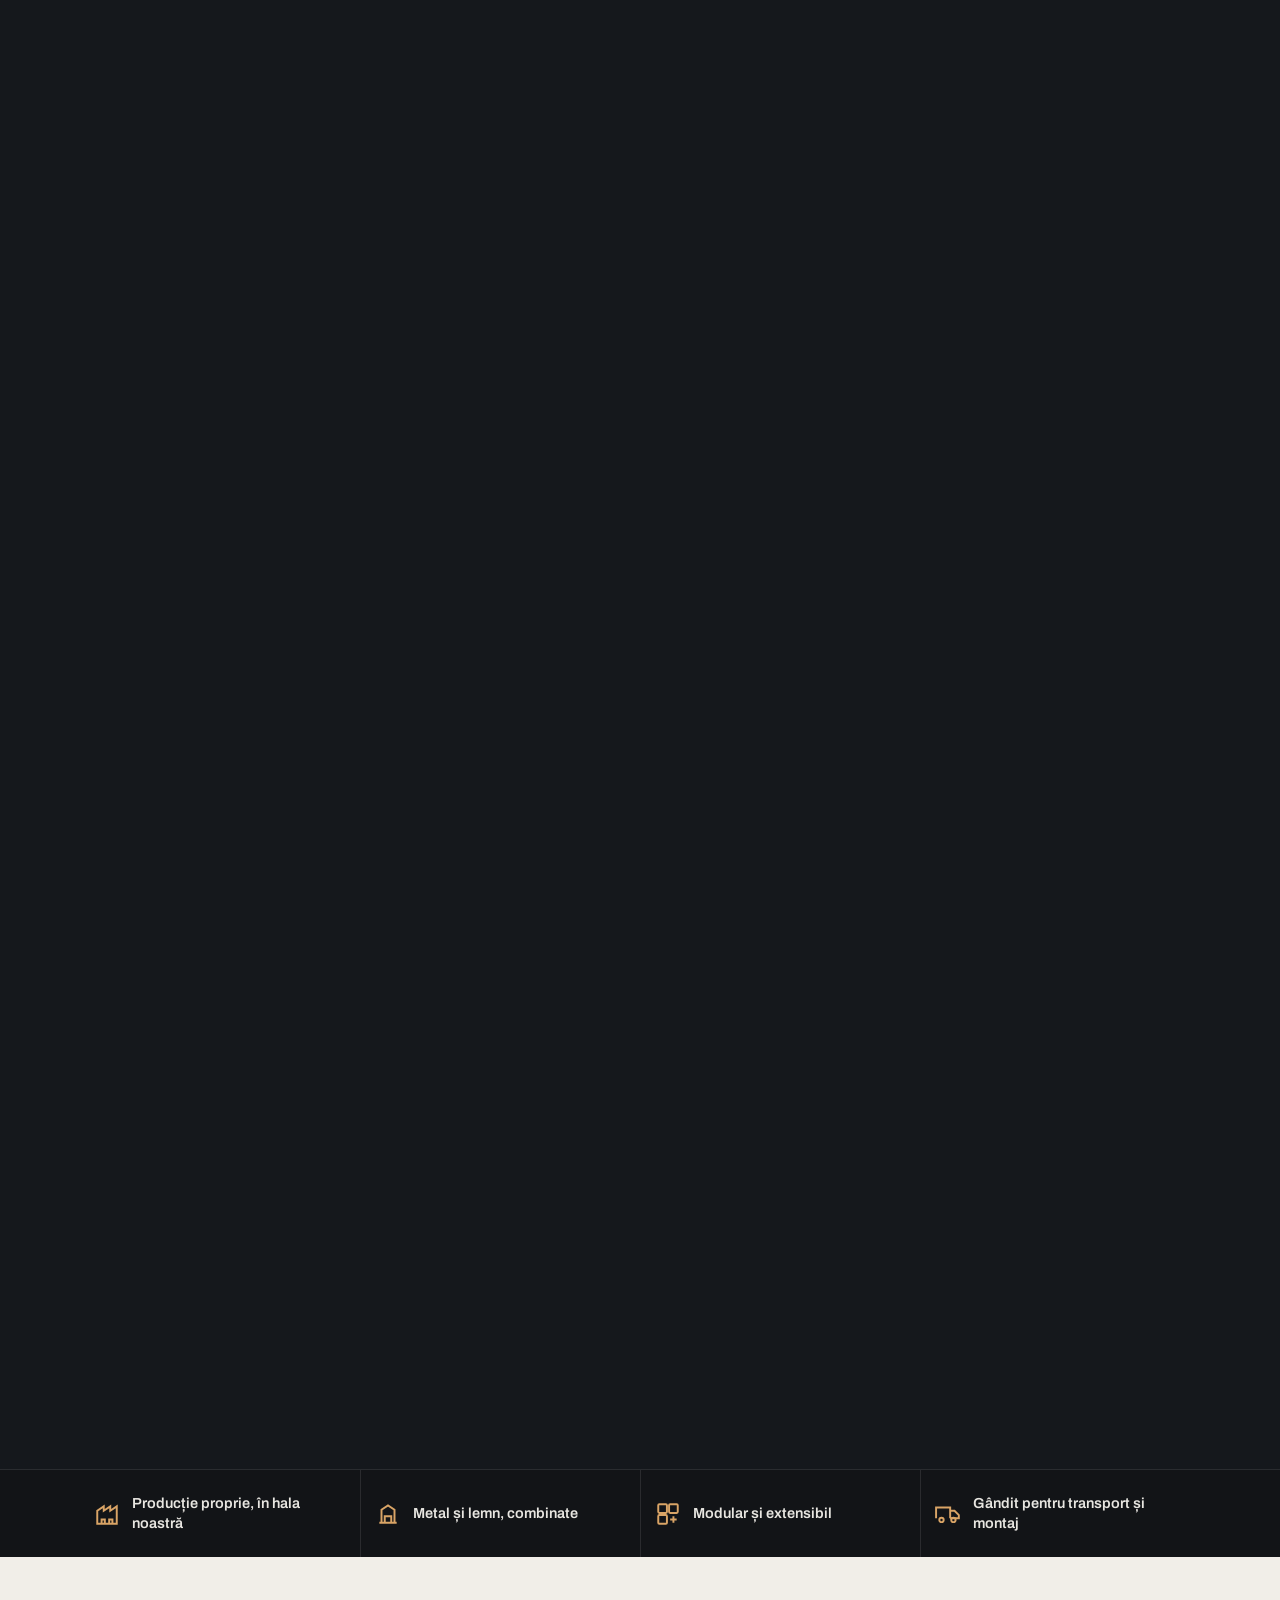
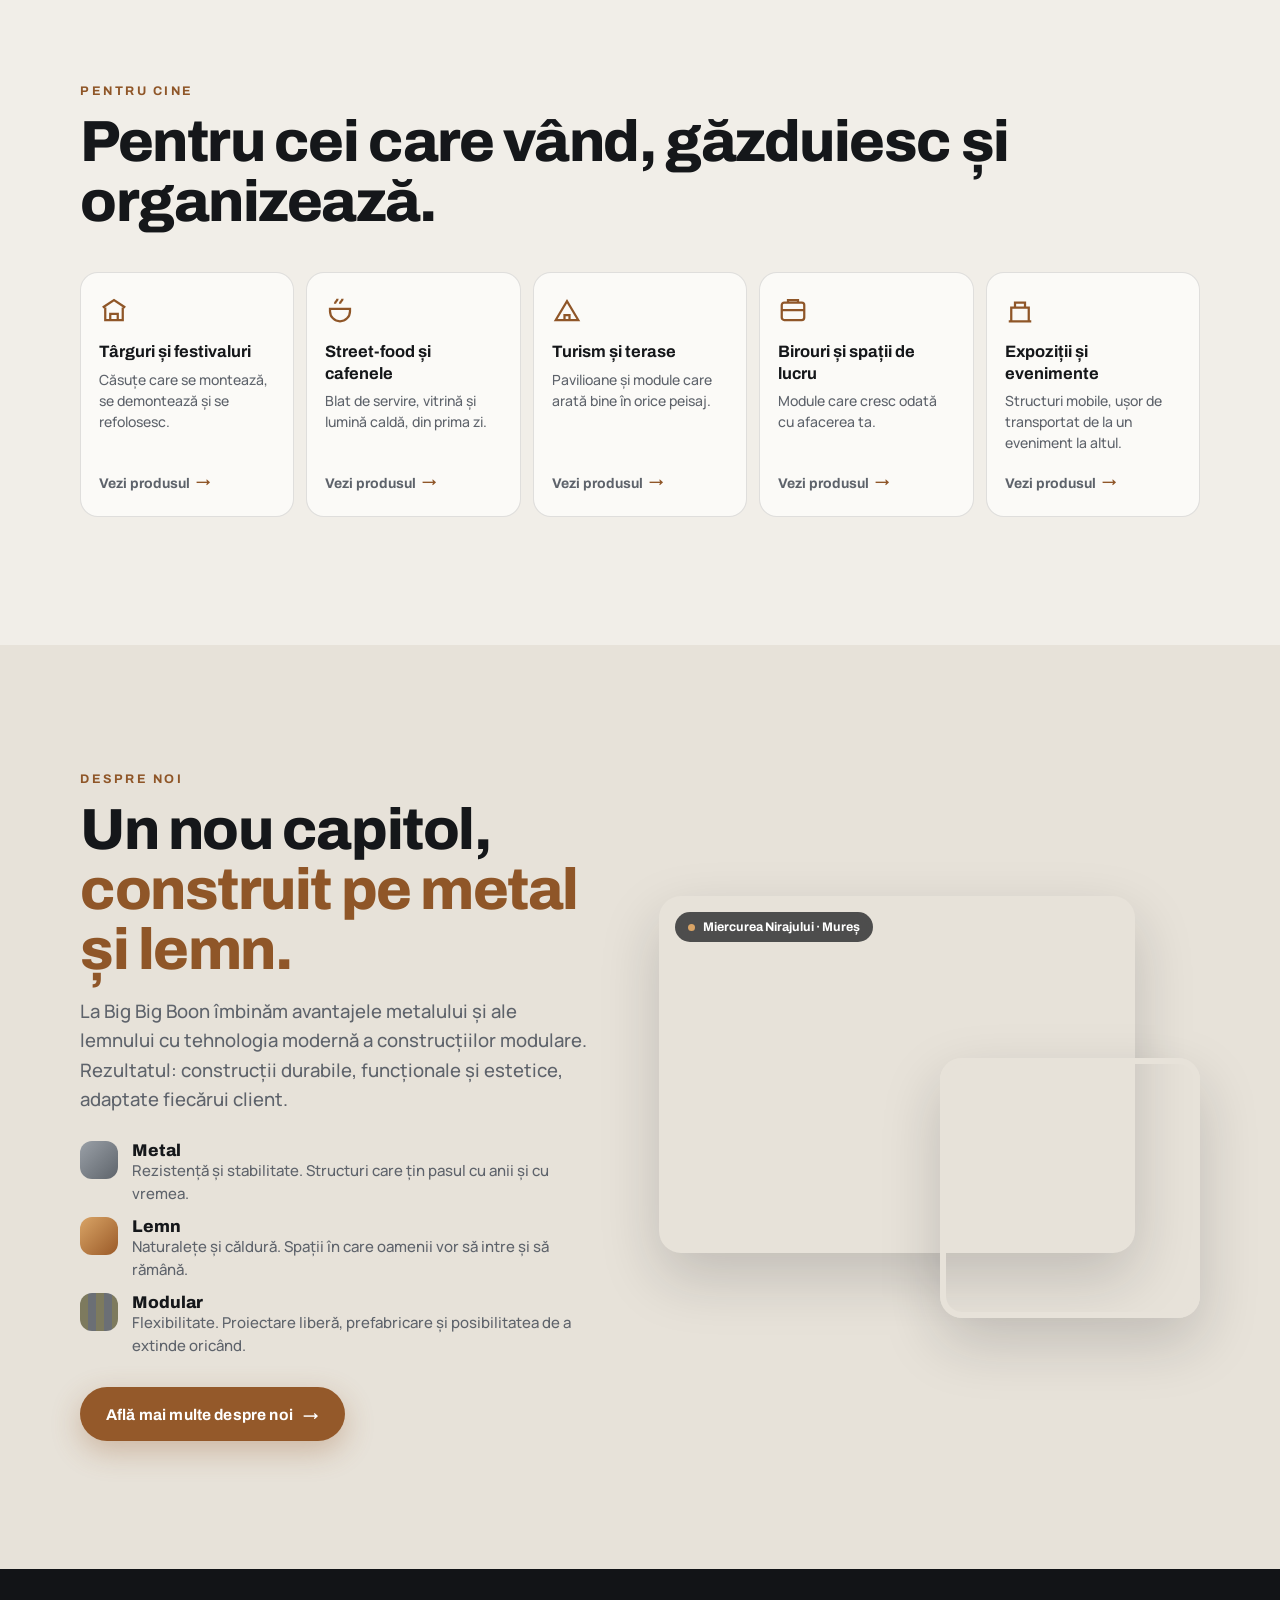
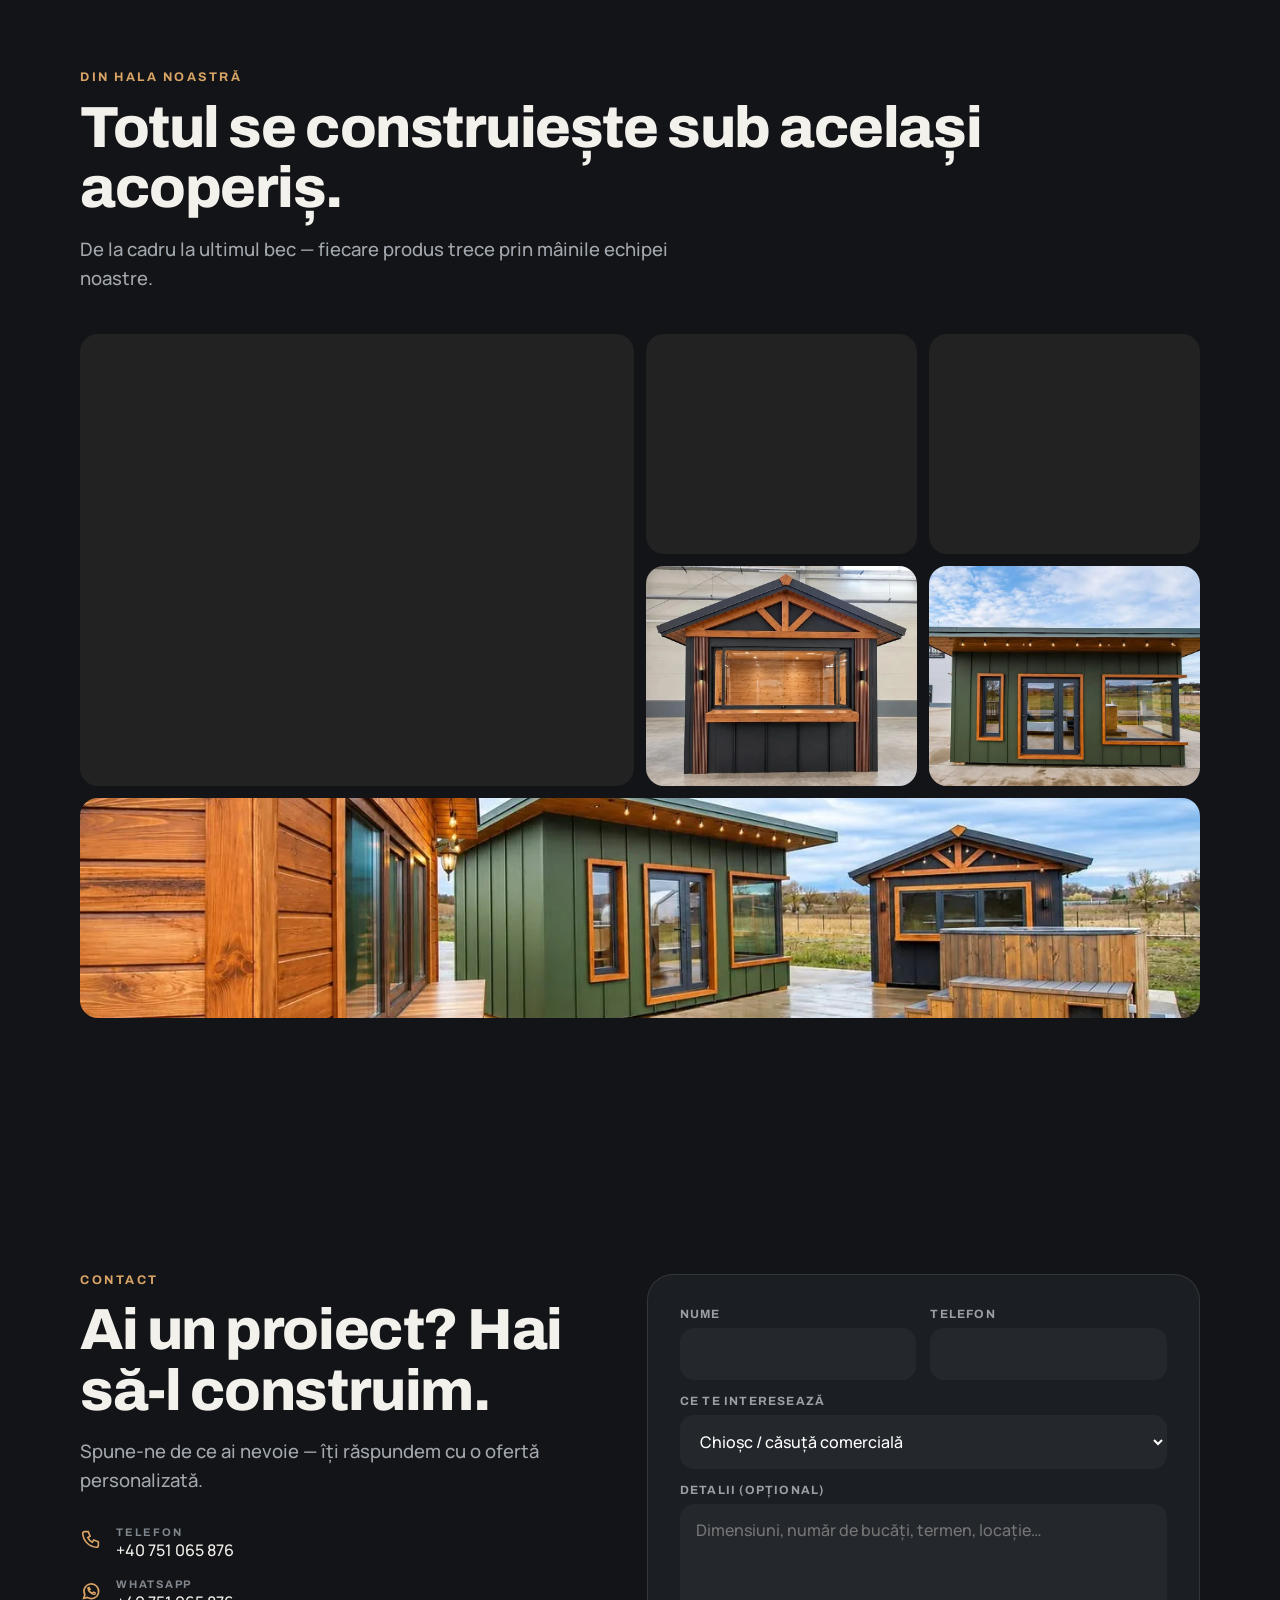
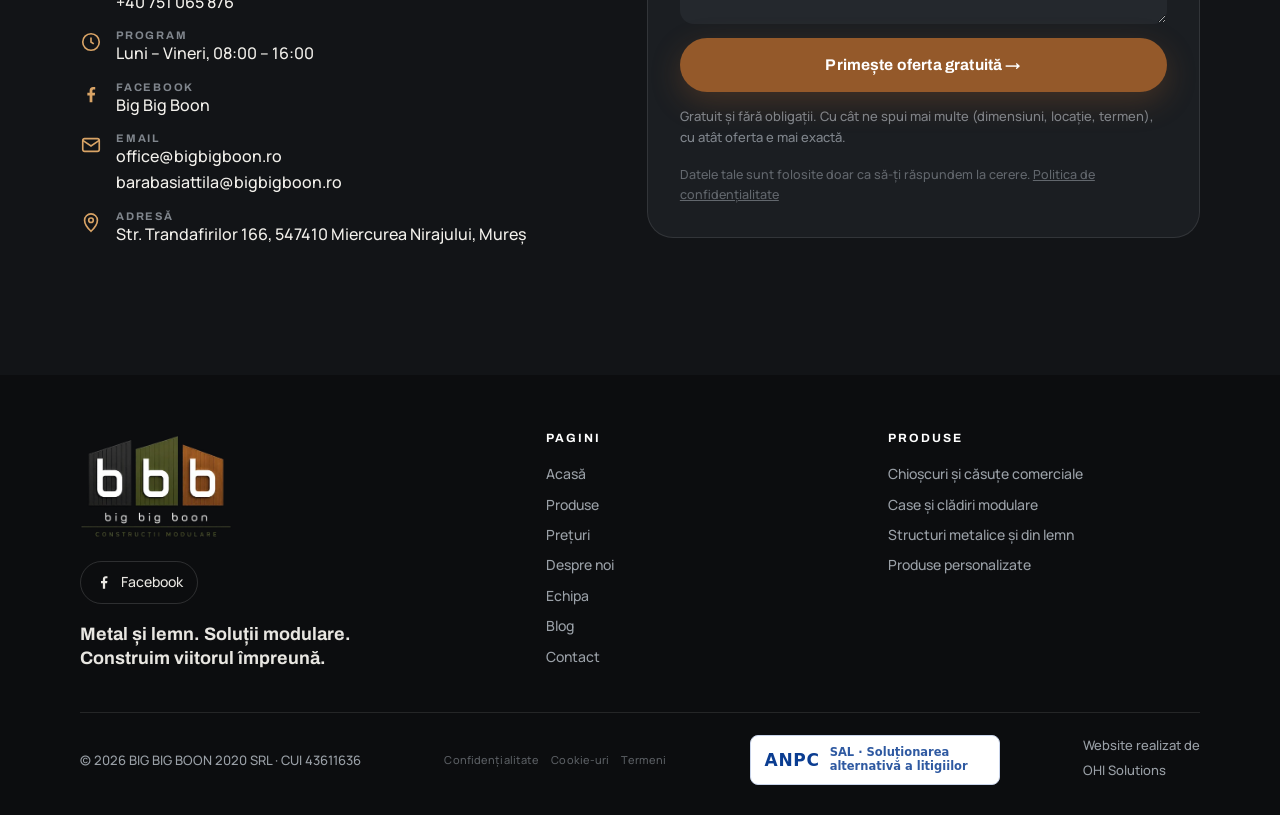
==== commit b1751df6: "Homepage: numbers right under the hero, feature strip after the builder, no empty gap above the prod" ====
--- a/index.html
+++ b/index.html
@@ -106,11 +106,13 @@
 @keyframes sh{0%{opacity:0;transform:translateY(0)}30%{opacity:1}100%{opacity:0;transform:translateY(14px)}}
 .sub-hero{min-height:72svh}
 
-.abtn{display:grid;grid-template-columns:repeat(4,1fr);gap:24px;margin-top:clamp(40px,5vw,64px);padding-top:28px;border-top:1px solid var(--line)}
-.abtn .nm{display:grid;gap:6px;align-content:start}
-.abtn b{font:800 clamp(30px,3.2vw,44px)/1 var(--fd);letter-spacing:-.03em;color:var(--wood);font-variant-numeric:tabular-nums}
-.abtn .nm>span{font:500 14px/1.45 var(--fb);color:var(--mut);max-width:230px}
-@media(max-width:900px){.abtn{grid-template-columns:1fr 1fr;gap:22px 16px}}
+.nums{background:var(--dk);color:#E8E6E1;border-top:1px solid var(--dline)}
+.nums .wrap{display:grid;grid-template-columns:repeat(4,1fr)}
+.nums .nm{padding:26px 16px;display:grid;gap:6px;align-content:start;border-left:1px solid var(--dline)}
+.nums .nm:first-child{border-left:0}
+.nums b{font:800 clamp(30px,3.2vw,42px)/1 var(--fd);letter-spacing:-.03em;color:var(--wood2);font-variant-numeric:tabular-nums}
+.nums .nm>span{font:500 13.5px/1.45 var(--fb);color:#9AA0A7;max-width:230px}
+@media(max-width:900px){.nums .wrap{grid-template-columns:1fr 1fr}.nums .nm{padding:20px 12px}.nums .nm:nth-child(3){border-left:0}.nums .nm:nth-child(n+3){border-top:1px solid var(--dline)}.nums b{font-size:30px}}
 .strip{background:var(--dk);color:#E8E6E1;border-top:1px solid var(--dline)}
 .strip .wrap{display:grid;grid-template-columns:repeat(4,1fr)}
 .strip div.it{padding:24px 14px;display:flex;gap:12px;align-items:center;font:600 14.5px/1.35 var(--fd);border-left:1px solid var(--dline)}
@@ -564,7 +566,7 @@
   .h2title{font-size:clamp(34px,9.6vw,52px)!important}
   .h2marq{height:48px}.h2marq .tr{font-size:13px}
 }
-@media(max-width:820px){.hero2{padding-bottom:140px}.h2marq{bottom:76px}}
+@media(max-width:820px){.hero2{padding-bottom:60px}.h2marq{bottom:0}}
 @media(prefers-reduced-motion:reduce){.h2kiosk{opacity:1;transform:none;animation:none}.h2pool{opacity:.85;animation:none}.h2sun,.h2marq .tr{animation:none}.h2title .rot>span{transition:none}}
 </style>
 <style>
@@ -896,12 +898,12 @@
     <div class="h2marq" aria-hidden="true"><div class="tr" id="heroMarq"></div></div>
   </section>
 
-  <div class="strip"><div class="wrap">
-    <div class="it"><svg viewBox="0 0 24 24" fill="none" stroke="currentColor" stroke-width="1.8"><path d="M3 21V9l6-4v4l6-4v4l6-4v16z"/><path d="M7 21v-4h3v4M14 21v-4h3v4"/></svg><span data-t="s1">Producție proprie, în hala noastră</span></div>
-    <div class="it"><svg viewBox="0 0 24 24" fill="none" stroke="currentColor" stroke-width="1.8"><path d="M4 20h16M6 20V8l6-4 6 4v12"/><path d="M9 20v-6h6v6"/></svg><span data-t="s2">Metal și lemn, combinate</span></div>
-    <div class="it"><svg viewBox="0 0 24 24" fill="none" stroke="currentColor" stroke-width="1.8"><rect x="3" y="3" width="8" height="8" rx="1"/><rect x="13" y="3" width="8" height="8" rx="1"/><rect x="3" y="13" width="8" height="8" rx="1"/><path d="M17 14v6M14 17h6"/></svg><span data-t="s3">Modular și extensibil</span></div>
-    <div class="it"><svg viewBox="0 0 24 24" fill="none" stroke="currentColor" stroke-width="1.8"><path d="M1 16V6h13v10M14 9h4l4 4v3h-8"/><circle cx="6" cy="17.5" r="2"/><circle cx="17" cy="17.5" r="2"/></svg><span data-t="s4">Gândit pentru transport și montaj</span></div>
-  </div></div>
+  <section class="nums" aria-label="Big Big Boon în cifre"><div class="wrap">
+    <div class="nm"><b><span class="cu" data-to="2020" data-from="2000">2020</span></b><span data-t="nm1">anul în care am pornit firma</span></div>
+    <div class="nm"><b><span class="cu" data-to="8">8</span></b><span data-t="nm2">tipuri de construcții, de la pergole la case modulare</span></div>
+    <div class="nm"><b><span class="cu" data-to="1">1</span></b><span data-t="nm3">hală proprie în Miercurea Nirajului, unde facem totul</span></div>
+    <div class="nm"><b><span class="cu" data-to="0">0</span> lei</b><span data-t="nm4">costă oferta, fără nicio obligație</span></div>
+  </div></section>
 
   <section class="sec" id="produse">
     <div class="wrap">
@@ -947,6 +949,13 @@
     </div>
   </section>
 
+  <div class="strip"><div class="wrap">
+    <div class="it"><svg viewBox="0 0 24 24" fill="none" stroke="currentColor" stroke-width="1.8"><path d="M3 21V9l6-4v4l6-4v4l6-4v16z"/><path d="M7 21v-4h3v4M14 21v-4h3v4"/></svg><span data-t="s1">Producție proprie, în hala noastră</span></div>
+    <div class="it"><svg viewBox="0 0 24 24" fill="none" stroke="currentColor" stroke-width="1.8"><path d="M4 20h16M6 20V8l6-4 6 4v12"/><path d="M9 20v-6h6v6"/></svg><span data-t="s2">Metal și lemn, combinate</span></div>
+    <div class="it"><svg viewBox="0 0 24 24" fill="none" stroke="currentColor" stroke-width="1.8"><rect x="3" y="3" width="8" height="8" rx="1"/><rect x="13" y="3" width="8" height="8" rx="1"/><rect x="3" y="13" width="8" height="8" rx="1"/><path d="M17 14v6M14 17h6"/></svg><span data-t="s3">Modular și extensibil</span></div>
+    <div class="it"><svg viewBox="0 0 24 24" fill="none" stroke="currentColor" stroke-width="1.8"><path d="M1 16V6h13v10M14 9h4l4 4v3h-8"/><circle cx="6" cy="17.5" r="2"/><circle cx="17" cy="17.5" r="2"/></svg><span data-t="s4">Gândit pentru transport și montaj</span></div>
+  </div></div>
+
   <section class="sec">
     <div class="wrap">
       <div class="eyebrow rv" data-t="uEy">Pentru cine</div>
@@ -980,12 +989,6 @@
         <span class="abttag"><i></i>Miercurea Nirajului · Mureș</span>
       </div>
     </div>
-    <div class="wrap"><div class="abtn rv" aria-label="Big Big Boon în cifre">
-      <div class="nm"><b><span class="cu" data-to="2020" data-from="2000">2020</span></b><span data-t="nm1">anul în care am pornit firma</span></div>
-      <div class="nm"><b><span class="cu" data-to="8">8</span></b><span data-t="nm2">tipuri de construcții, de la pergole la case modulare</span></div>
-      <div class="nm"><b><span class="cu" data-to="1">1</span></b><span data-t="nm3">hală proprie în Miercurea Nirajului, unde facem totul</span></div>
-      <div class="nm"><b><span class="cu" data-to="0">0</span> lei</b><span data-t="nm4">costă oferta, fără nicio obligație</span></div>
-    </div></div>
   </section>
 
   <section class="sec dark" style="padding-top:clamp(64px,8vw,110px)">
@@ -1874,7 +1877,7 @@
 Object.assign(T.en,{nm1:'the year we started the company',nm2:'types of buildings, from pergolas to modular homes',nm3:'own hall in Miercurea Nirajului, where we make everything',nm4:'is what a quote costs, with no obligation'});
 if(typeof RO!=='undefined'){RO.nm1=RO.nm1||'anul în care am pornit firma';RO.nm2=RO.nm2||'tipuri de construcții, de la pergole la case modulare';RO.nm3=RO.nm3||'hală proprie în Miercurea Nirajului, unde facem totul';RO.nm4=RO.nm4||'costă oferta, fără nicio obligație';}}
   if(typeof LANG!=='undefined'&&LANG!=='ro'&&typeof setLang==='function')setLang(LANG);}catch(e){}
-var els=[].slice.call(document.querySelectorAll('.abtn .cu'));if(!els.length||!('IntersectionObserver' in window)||matchMedia('(prefers-reduced-motion:reduce)').matches)return;
+var els=[].slice.call(document.querySelectorAll('.nums .cu'));if(!els.length||!('IntersectionObserver' in window)||matchMedia('(prefers-reduced-motion:reduce)').matches)return;
 var io=new IntersectionObserver(function(es){es.forEach(function(e){if(!e.isIntersecting)return;io.unobserve(e.target);var el=e.target,to=+el.dataset.to,fr=+(el.dataset.from||0),t0=performance.now(),d=1400;
 (function f(t){var k=Math.min(1,(t-t0)/d);k=1-Math.pow(1-k,3);el.textContent=Math.round(fr+(to-fr)*k);if(k<1)requestAnimationFrame(f)})(t0)})},{threshold:.6});
 els.forEach(function(el){el.textContent=el.dataset.from||'0';io.observe(el)});})();
